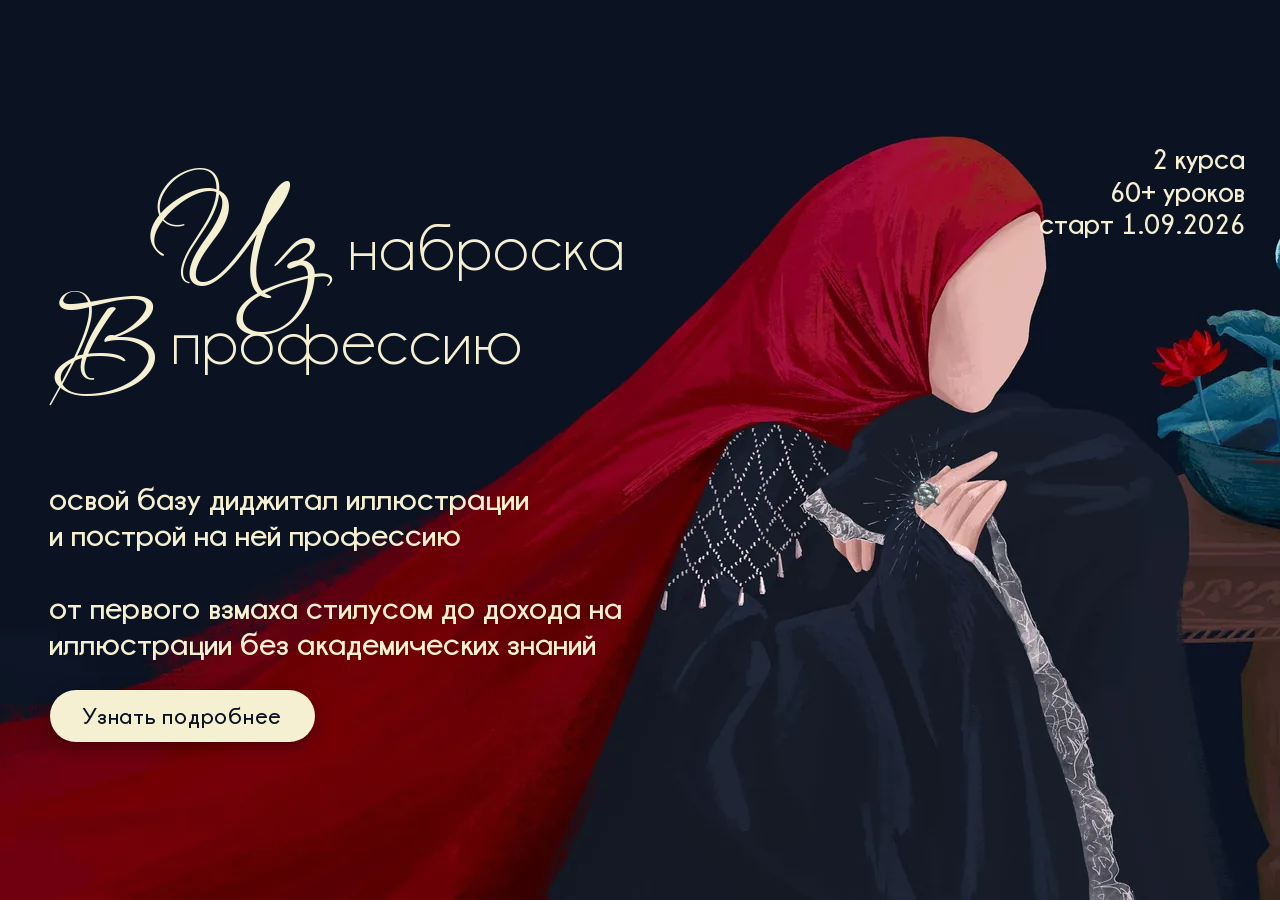
==== index.html @ cd081d0b "Картинки грузятся заранее; просмотр открывается по любой иллюстрации Прогрев: как только загрузился " ====
<!DOCTYPE html>
<html lang="ru">
<head>
<meta charset="utf-8">
<meta name="viewport" content="width=device-width, initial-scale=1">
<title>Из наброска в профессию — курс по диджитал-иллюстрации</title>
<meta name="description" content="Освой базу диджитал-иллюстрации и построй на ней профессию: от первого взмаха стилусом до дохода на иллюстрации без академических знаний.">

<!-- Иконка вкладки. .ico — ради Safari, он SVG-иконки не берёт. -->
<link rel="icon" href="favicon.ico" sizes="any">
<link rel="icon" type="image/png" sizes="32x32" href="favicon-32.png">
<link rel="icon" type="image/png" sizes="16x16" href="favicon-16.png">
<link rel="apple-touch-icon" href="apple-touch-icon.png">
<meta name="theme-color" content="#0b1222">

<link rel="preload" href="fonts/Aquarelle.ttf" as="font" type="font/ttf" crossorigin>
<link rel="preload" href="fonts/ChampagneLimousines-Regular.ttf" as="font" type="font/ttf" crossorigin>
<link rel="preload" href="fonts/ChampagneLimousines-Bold.ttf" as="font" type="font/ttf" crossorigin>
<link rel="stylesheet" href="css/style.css">
</head>
<body>

<!-- ======================= ПЕРВЫЙ БЛОК (обложка) =======================
     Весь текст ниже — обычный редактируемый текст, не картинка.
     Менять можно прямо здесь. Размеры и координаты — в css/style.css:
       «ПЕРВЫЙ ЭКРАН»   — координаты (числа = пиксели макета 2560×1440)
       «АНИМАЦИЯ»       — задержки и характер появления
       «ТЕЛЕФОН»        — вертикальная раскладка
================================================================= -->
<section class="hero">

  <picture class="hero__bg">
    <source srcset="img/hero-1600.webp 1600w, img/hero.webp 2560w"
            sizes="100vw" type="image/webp">
    <img src="img/hero.jpg"
         srcset="img/hero-1600.jpg 1600w, img/hero.jpg 2560w"
         sizes="100vw" alt="" fetchpriority="high" decoding="async">
  </picture>

  <div class="hero__layer">

    <h1 class="hero__title">
      <span class="t-line"><span class="t-script t-script--iz">Из</span><span class="t-word t-word--nabroska">наброска</span></span><span class="t-line"><span class="t-script t-script--v">В</span><span class="t-word t-word--prof">профессию</span></span>
    </h1>

    <p class="hero__lead">
      <span class="ln">освой базу диджитал иллюстрации</span>
      <span class="ln">и построй на ней профессию</span>
      <span class="ln ln--gap" aria-hidden="true"></span>
      <span class="ln">от первого взмаха стилусом до дохода на</span>
      <span class="ln">иллюстрации без академических знаний</span>
    </p>

    <!-- Текст кнопки и ссылку менять здесь -->
    <a class="hero__cta" href="#">Узнать подробнее</a>

    <p class="hero__facts">
      <span class="ln">2 курса</span>
      <span class="ln">60+ уроков</span>
      <span class="ln">старт 1.09.2026</span>
    </p>

  </div>
</section>

<noscript><style>
  .hero__title span, .hero__lead .ln, .hero__facts .ln, .hero__cta, .hero__bg
  { opacity: 1 !important; transform: none !important; filter: none !important;
    -webkit-clip-path: none !important; clip-path: none !important; }
</style></noscript>

<script>
/* Появление запускаем, когда шрифты уже подгрузились — иначе текст моргает.
   Страховка на 1.2 с: если шрифты не ответили, показываем всё равно. */
(function () {
  var hero = document.querySelector('.hero');
  var go = function () { hero.classList.add('is-ready'); };
  if (document.fonts && document.fonts.ready) { document.fonts.ready.then(go); setTimeout(go, 1200); }
  else { go(); }
})();
</script>

<!-- Стилус вместо курсора. На телефонах и планшетах не включается. -->
<script src="js/stylus-cursor.js" defer></script>


<script>
/* Прогрев картинок: как только загрузился первый экран, тихо тянем остальные,
   по порядку сверху вниз, по 4 одновременно — чтобы к моменту прокрутки они
   уже лежали в кэше. На экономии трафика и медленной сети не трогаем. */
(function () {
  var c = navigator.connection || {};
  if (c.saveData || /(^|-)2g$/.test(c.effectiveType || '')) return;

  function collect() {
    var urls = [], seen = {};
    [].slice.call(document.images).forEach(function (n) {
      [n.getAttribute('src'), n.dataset && n.dataset.full].forEach(function (u) {
        if (u && !seen[u]) { seen[u] = 1; urls.push(u); }
      });
    });
    return urls;
  }
  function warm(urls) {
    var i = 0, active = 0, MAX = 4;
    function next() {
      while (active < MAX && i < urls.length) {
        var u = urls[i++]; active++;
        var im = new Image();
        if ('fetchPriority' in im) im.fetchPriority = 'low';
        im.onload = im.onerror = function () { active--; next(); };
        im.src = u;
      }
    }
    next();
  }
  function start() {
    // ленивым картинкам разрешаем грузиться сразу — они уже в кэше или подтянутся
    [].slice.call(document.querySelectorAll('img[loading="lazy"]'))
      .forEach(function (n) { n.loading = 'eager'; });
    warm(collect());
  }
  if (document.readyState === 'complete') setTimeout(start, 200);
  else addEventListener('load', function () { setTimeout(start, 200); });
})();
</script>
</body>
</html>
---- css/style.css ----
/* ============================================================
   «Из наброска в профессию» — первый экран

   Как это устроено
   ----------------
   Экран всегда равен высоте устройства (100svh) — прокрутки внутри блока нет.
   Картинка заполняет экран целиком (cover).
   Текст лежит на «сцене» — это макет 2560×1440, вписанный в экран целиком.
   Все координаты текста заданы в пикселях макета через переменную --u,
   поэтому числа в этом файле — ровно те же, что в исходном макете.
   На экране 16:9 совпадение с макетом пиксельное.

   На вертикальном экране (телефон) включается другая раскладка —
   блок «ТЕЛЕФОН» в самом низу файла.
   ============================================================ */

/* ---------- Шрифты ---------- */
@font-face {
  font-family: "Aquarelle";
  src: url("../fonts/Aquarelle.ttf") format("truetype");
  font-weight: 400; font-style: normal; font-display: block;
}
@font-face {
  font-family: "Champagne & Limousines";
  src: url("../fonts/ChampagneLimousines-Regular.ttf") format("truetype");
  font-weight: 400; font-style: normal; font-display: block;
}
@font-face {
  font-family: "Champagne & Limousines";
  src: url("../fonts/ChampagneLimousines-Bold.ttf") format("truetype");
  font-weight: 700; font-style: normal; font-display: block;
}

/* ---------- Переменные ---------- */
:root {
  --navy:  #0b1222;   /* фон макета */
  --cream: #f5f0d2;   /* цвет всего текста на обложке */
  --wine:  #6c0006;   /* глубокий красный из иллюстрации */

  --ease: cubic-bezier(.22, .9, .28, 1);
}

/* ---------- База ---------- */
* { margin: 0; padding: 0; box-sizing: border-box; }
html { -webkit-text-size-adjust: 100%; }

body {
  background: var(--navy);
  color: var(--cream);
  font-family: "Champagne & Limousines", system-ui, sans-serif;
  -webkit-font-smoothing: antialiased;
  -moz-osx-font-smoothing: grayscale;
  overflow-x: hidden;
}

/* ============================================================
   ПЕРВЫЙ ЭКРАН
   ============================================================ */
.hero {
  position: relative;
  width: 100%;
  height: 100vh;
  height: 100svh;          /* устойчиво к панелям браузера на телефоне */
  overflow: hidden;
  background: var(--navy);
  container-type: size;    /* от размера экрана считается масштаб макета --u */
}

/* картинка кроет экран целиком */
.hero__bg,
.hero__bg img {
  position: absolute;
  inset: 0;
  width: 100%;
  height: 100%;
  display: block;
  object-fit: cover;
  object-position: 50% 50%;
}

/* сцена = макет 2560×1440, целиком вписанный в экран и отцентрованный */
.hero__layer {
  position: absolute;
  top: 50%;
  left: 50%;
  --u: min(calc(100cqw / 2560), calc(100cqh / 1440));
  width:  calc(2560 * var(--u));
  height: calc(1440 * var(--u));
  transform: translate(-50%, -50%);
}

/* --- общий вид текстовых слоёв --- */
.hero__title,
.hero__lead,
.hero__facts {
  position: absolute;
  color: var(--cream);
  font-weight: 400;
  white-space: nowrap;
}

/* Поля по краям выровнены между собой: весь левый столбец сдвинут
   на 129 px левее макета, цифры справа — на 20 px правее.
   Внутренняя композиция заголовка при этом сохранена целиком. */

/* ---------- Заголовок ----------
   Собран из 4 слоёв: две рукописные буквы (Aquarelle)
   и два слова (Champagne & Limousines). Каждый — со своей координатой. */
.hero__title { inset: 0; }
.hero__title .t-line { display: contents; }

.hero__title .t-script,
.hero__title .t-word {
  position: absolute;
  display: block;
  white-space: nowrap;
}

.t-script {                       /* рукописные «Из» и «В» */
  font-family: "Aquarelle", cursive;
  font-size: calc(235 * var(--u));
  line-height: 1;
  /* 🔴 НЕ УБИРАТЬ. У Aquarelle верхушка «И» и росчерк «В» выходят за высоту,
     которую шрифт объявляет своей. Браузер считает рамку буквы по этой
     объявленной высоте и, как только буква попадает в отдельный слой
     (любой filter, will-change, анимация), срезает всё, что вылезло, —
     те самые «три пикселя сверху». Запас в 0.4em кладёт росчерки внутрь
     рамки, а отрицательный margin возвращает букву на прежнее место,
     поэтому координаты выше править не нужно. */
  padding: .4em;
  margin: -.4em;
}
.t-word {                         /* «наброска» и «профессию» */
  font-family: "Champagne & Limousines", sans-serif;
  font-size: calc(134 * var(--u));
  letter-spacing: calc(2 * var(--u));
  line-height: 1;
}

.t-script--iz     { left: calc(300 * var(--u)); top: calc(179.5 * var(--u)); }
.t-word--nabroska { left: calc(695 * var(--u)); top: calc(248   * var(--u)); }
.t-script--v      { left: calc(104 * var(--u)); top: calc(397.5 * var(--u)); }
.t-word--prof     { left: calc(342 * var(--u)); top: calc(435   * var(--u)); }

/* ---------- Описание слева ---------- */
.hero__lead {
  left: calc(98 * var(--u));
  top:  calc(782.25 * var(--u));
  font-size: calc(63 * var(--u));
  line-height: calc(72.5 * var(--u));
  font-weight: 700;
}
.hero__lead .ln { display: block; }
.hero__lead .ln--gap { height: calc(72.5 * var(--u)); }

/* ---------- Цифры справа сверху ---------- */
.hero__facts {
  right: calc(12 * var(--u));
  top:   calc(106.75 * var(--u));
  font-size: calc(56 * var(--u));
  line-height: calc(64.5 * var(--u));
  font-weight: 700;
  text-align: right;
}
.hero__facts .ln { display: block; }

/* ---------- Кнопка ---------- */
.hero__cta {
  position: absolute;
  left: calc(100 * var(--u));
  top:  calc(1200 * var(--u));
  display: inline-flex;
  align-items: center;
  justify-content: center;
  padding: calc(30 * var(--u)) calc(66 * var(--u));
  font-family: "Champagne & Limousines", sans-serif;
  font-size: calc(44 * var(--u));
  font-weight: 700;
  line-height: 1;
  letter-spacing: calc(1.5 * var(--u));
  white-space: nowrap;
  color: var(--navy);
  background: var(--cream);
  border-radius: 999px;
  text-decoration: none;
  box-shadow: 0 calc(10 * var(--u)) calc(34 * var(--u)) rgba(0, 0, 0, .34);
  transition: transform .45s var(--ease), box-shadow .45s var(--ease),
              background-color .45s var(--ease), color .45s var(--ease);
}
.hero__cta:hover,
.hero__cta:focus-visible {
  background: #fffdf2;
  transform: translateY(calc(-4 * var(--u)));
  box-shadow: 0 calc(18 * var(--u)) calc(46 * var(--u)) rgba(0, 0, 0, .45);
}
.hero__cta:active { transform: translateY(0); }
.hero__cta:focus-visible { outline: calc(3 * var(--u)) solid var(--cream); outline-offset: calc(6 * var(--u)); }

/* ============================================================
   АНИМАЦИЯ ПОЯВЛЕНИЯ
   Задержки собраны здесь — правятся одним числом на элемент.
   Появление стартует, когда подгрузились шрифты (класс .is-ready).
   ============================================================ */

/* стартовое состояние */
.hero__bg            { opacity: 0; transform: scale(1.055); }
.hero__title .t-script,
.hero__title .t-word,
.hero__lead .ln,
.hero__facts .ln,
.hero__cta           { opacity: 0; }

/* 🔴 .t-script здесь НЕТ намеренно: will-change выносит букву в отдельный слой,
   а слой режет росчерки по объявленной высоте шрифта. */
.t-word, .hero__lead .ln, .hero__facts .ln, .hero__cta { will-change: transform, opacity; }

/* 🔴 Рукописные буквы проявляются ЦЕЛИКОМ — никаких развёрток и масок.
   Пробовали «письмо» слева направо: буква в середине показа неизбежно
   выглядит обрезанной, а маска вдобавок срезала росчерки за пределами строки.
   Здесь буква просто выходит из расфокуса — в любой момент она целая. */

.hero.is-ready .hero__bg { animation: bgIn 1.7s var(--ease) forwards; }
.hero.is-ready .t-script { animation: letterIn 1.35s var(--ease) forwards; animation-delay: var(--d, 0s); }
.hero.is-ready .t-word,
.hero.is-ready .hero__lead .ln,
.hero.is-ready .hero__facts .ln,
.hero.is-ready .hero__cta { animation: riseIn 1.05s var(--ease) forwards; animation-delay: var(--d, 0s); }

@keyframes bgIn   { to { opacity: 1; transform: scale(1); } }
/* 🔴 Без filter и без scale — только прозрачность и лёгкий подъём.
   Любой filter создаёт слой, а слой срезает росчерки (см. .t-script). */
@keyframes letterIn {
  from { opacity: 0; transform: translateY(.09em); }
  to   { opacity: 1; transform: none; }
}
@keyframes riseIn {
  from { opacity: 0; transform: translateY(var(--rise, 1.1em)); filter: blur(6px); }
  to   { opacity: 1; transform: translateY(0);                  filter: blur(0); }
}

/* очерёдность появления */
.t-script--iz     { --d: .20s; }
.t-word--nabroska { --d: .50s; --rise: .38em; }
.t-script--v      { --d: .68s; }
.t-word--prof     { --d: .92s; --rise: .38em; }

.hero__facts .ln:nth-child(1) { --d: 1.05s; --rise: .8em; }
.hero__facts .ln:nth-child(2) { --d: 1.14s; --rise: .8em; }
.hero__facts .ln:nth-child(3) { --d: 1.23s; --rise: .8em; }

.hero__lead .ln:nth-child(1) { --d: 1.20s; }
.hero__lead .ln:nth-child(2) { --d: 1.31s; }
.hero__lead .ln:nth-child(4) { --d: 1.46s; }
.hero__lead .ln:nth-child(5) { --d: 1.57s; }

.hero__cta { --d: 1.80s; --rise: .9em; }

/* ============================================================
   ТЕЛЕФОН И ЛЮБОЙ ВЕРТИКАЛЬНЫЙ ЭКРАН
   Экран по-прежнему ровно в высоту устройства, прокрутки нет:
   текст сверху занимает столько, сколько нужно, картинка забирает остаток.
   ============================================================ */
@media (orientation: portrait) {

  .hero {
    display: flex;
    flex-direction: column;
    container-type: normal;
  }

  /* картинка — нижняя часть экрана */
  .hero__bg {
    position: relative;
    inset: auto;
    order: 2;
    flex: 1 1 auto;
    min-height: 0;
    overflow: hidden;
  }
  /* приближаем кадр к фигуре: у вертикального экрана иначе сверху
     остаётся пустое небо, а героиня уезжает вниз.
     Картинка выше своего окна и прижата к низу — верх обрезается. */
  .hero__bg img {
    inset: auto 0 0 0;
    height: 112%;
    object-position: 92% 100%;
  }

  /* текст — верхняя часть */
  .hero__layer {
    position: relative;
    top: auto; left: auto;
    transform: none;
    width: 100%;
    height: auto;
    order: 1;
    flex: 0 0 auto;
    display: flex;
    flex-direction: column;
    align-items: flex-start;
    gap: clamp(14px, 3.4vw, 26px);
    padding: clamp(26px, 8vw, 54px) clamp(22px, 6.5vw, 46px) clamp(10px, 3vw, 22px);
    z-index: 2;
  }

  .hero__title,
  .hero__lead,
  .hero__facts,
  .hero__cta {
    position: static;
    white-space: normal;
    left: auto; top: auto; right: auto;
    text-align: left;
  }

  /* цифры — одной строкой сверху */
  .hero__facts {
    order: 1;
    display: flex;
    flex-wrap: wrap;
    font-size: clamp(12px, 3.4vw, 19px);
    line-height: 1.2;
    letter-spacing: .02em;
    opacity: .9;
  }
  .hero__facts .ln { display: inline; }
  .hero__facts .ln + .ln::before { content: "·"; margin: 0 .55em; opacity: .55; }

  /* заголовок — две строки, рукописная буква перед словом.
     Отступ сверху опускает весь текст с кнопкой ниже, а строку
     «2 курса · 60+ уроков · старт» оставляет на месте. */
  .hero__title {
    order: 2;
    margin-top: clamp(22px, 6vw, 48px);
    inset: auto;
    display: flex;
    flex-direction: column;
    gap: clamp(2px, .6vw, 8px);
  }
  .hero__title .t-line {
    display: flex;
    align-items: baseline;
    gap: clamp(3px, 1.1vw, 9px);
  }
  .hero__title .t-script,
.hero__title .t-word {
    position: static;
    display: inline-block;
    left: auto; top: auto;
  }
  .t-script { font-size: clamp(50px, 15vw, 104px); line-height: .9; }
  .t-word   { font-size: clamp(28px, 8.4vw, 58px); letter-spacing: .012em; line-height: 1; }

  /* описание */
  .hero__lead {
    order: 3;
    font-size: clamp(14px, 4.05vw, 27px);
    line-height: 1.34;
  }
  .hero__lead .ln--gap { height: .5em; }

  /* кнопка */
  .hero__cta {
    order: 4;
    padding: clamp(13px, 3.7vw, 22px) clamp(28px, 8vw, 48px);
    font-size: clamp(14px, 4vw, 24px);
    letter-spacing: .03em;
    box-shadow: 0 10px 26px rgba(0, 0, 0, .38);
  }
  .hero__cta:hover,
  .hero__cta:focus-visible { transform: translateY(-3px); box-shadow: 0 16px 34px rgba(0, 0, 0, .46); }
}

/* Планшет в вертикали: экран высокий, текста столько же — между кнопкой
   и иллюстрацией копилась пустота. Отдаём картинке фиксированную долю,
   текст центрируем в оставшейся части. Телефона это не касается. */
@media (orientation: portrait) and (min-width: 700px) {
  .hero__bg   { flex: 0 0 58%; }
  .hero__layer { flex: 1 1 auto; justify-content: center; }
}

/* Планшет горизонтально: экран меньше десктопного, и цифры справа
   при том же поле наезжали на самый край. Отодвигаем их только здесь —
   компьютерная версия остаётся как есть. */
@media (orientation: landscape) and (max-width: 1400px),
       (orientation: landscape) and (pointer: coarse) {
  .hero__facts { right: calc(70 * var(--u)); }
}

/* очень низкий экран в альбомной ориентации — ужимаем поля кнопки,
   чтобы она не наезжала на нижний край сцены */
@media (orientation: landscape) and (max-height: 420px) {
  .hero__cta { padding: calc(26 * var(--u)) calc(58 * var(--u)); }
}

/* ============================================================
   Если человек отключил анимации в системе — показываем сразу
   ============================================================ */
@media (prefers-reduced-motion: reduce) {
  .hero__bg { opacity: 1; transform: none; animation: none !important; }
  .hero__title .t-script,
  .hero__title .t-word,
  .hero__lead .ln,
  .hero__facts .ln,
  .hero__cta { opacity: 1; animation: none !important; }
  .t-script { transform: none; filter: none; }
  .hero__cta { transition: background-color .2s linear; }
}
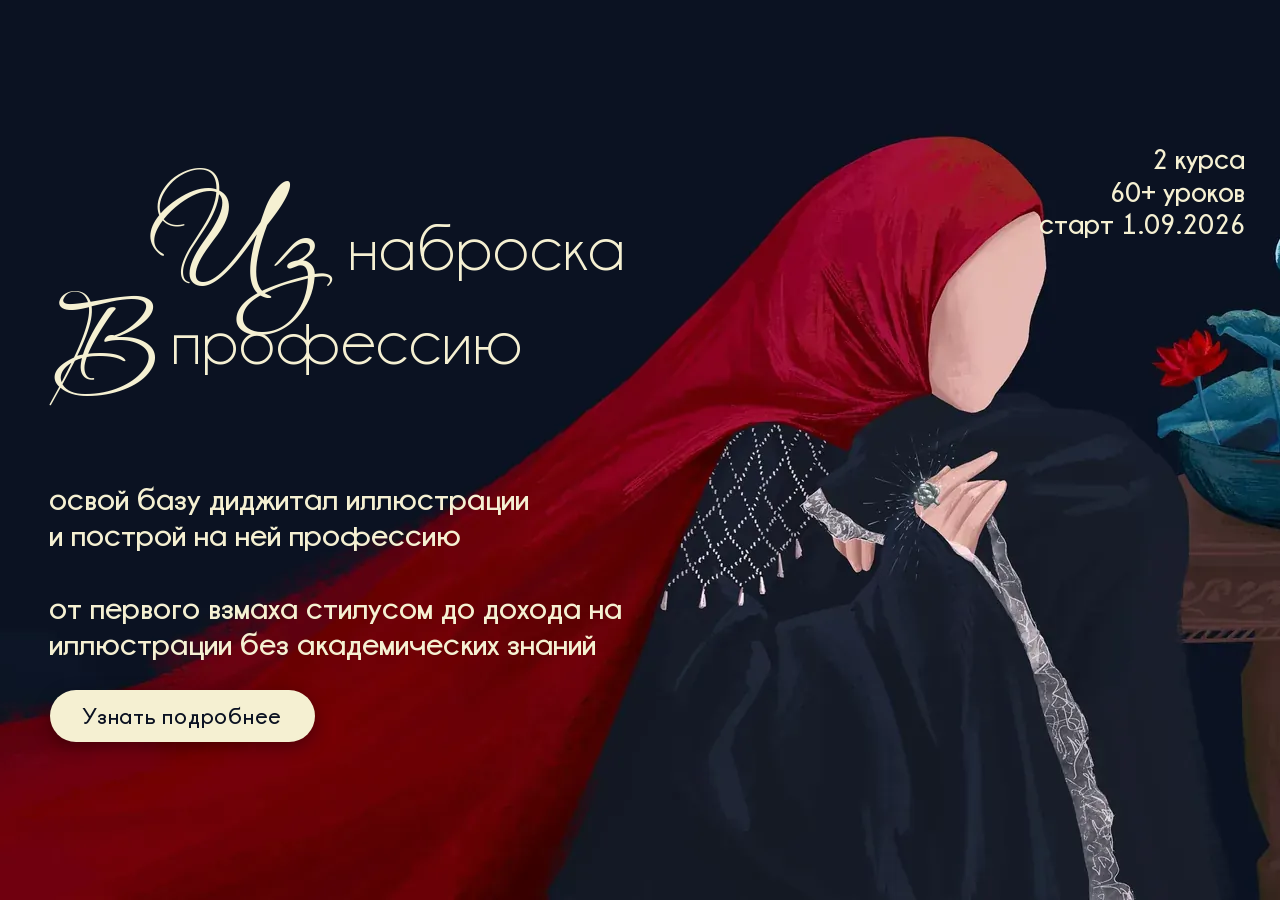
==== commit 155740b7: "Иллюстрации сжаты без потери качества - Все картинки пережаты из ИСХОДНИКОВ (PNG-оригиналы и файлы и" ====
--- a/index.html
+++ b/index.html
@@ -93,13 +93,18 @@
   if (c.saveData || /(^|-)2g$/.test(c.effectiveType || '')) return;
 
   function collect() {
-    var urls = [], seen = {};
+    /* сначала то, что видно на странице, потом крупные версии для просмотра —
+       так первый проход лёгкий, а к клику по картинке она уже готова */
+    var shown = [], full = [], seen = {};
     [].slice.call(document.images).forEach(function (n) {
-      [n.getAttribute('src'), n.dataset && n.dataset.full].forEach(function (u) {
-        if (u && !seen[u]) { seen[u] = 1; urls.push(u); }
-      });
+      var u = n.getAttribute('src');
+      if (u && !seen[u]) { seen[u] = 1; shown.push(u); }
     });
-    return urls;
+    [].slice.call(document.querySelectorAll('[data-full],[data-src]')).forEach(function (n) {
+      var u = n.dataset.full || n.dataset.src;
+      if (u && !seen[u]) { seen[u] = 1; full.push(u); }
+    });
+    return shown.concat(full);
   }
   function warm(urls) {
     var i = 0, active = 0, MAX = 4;
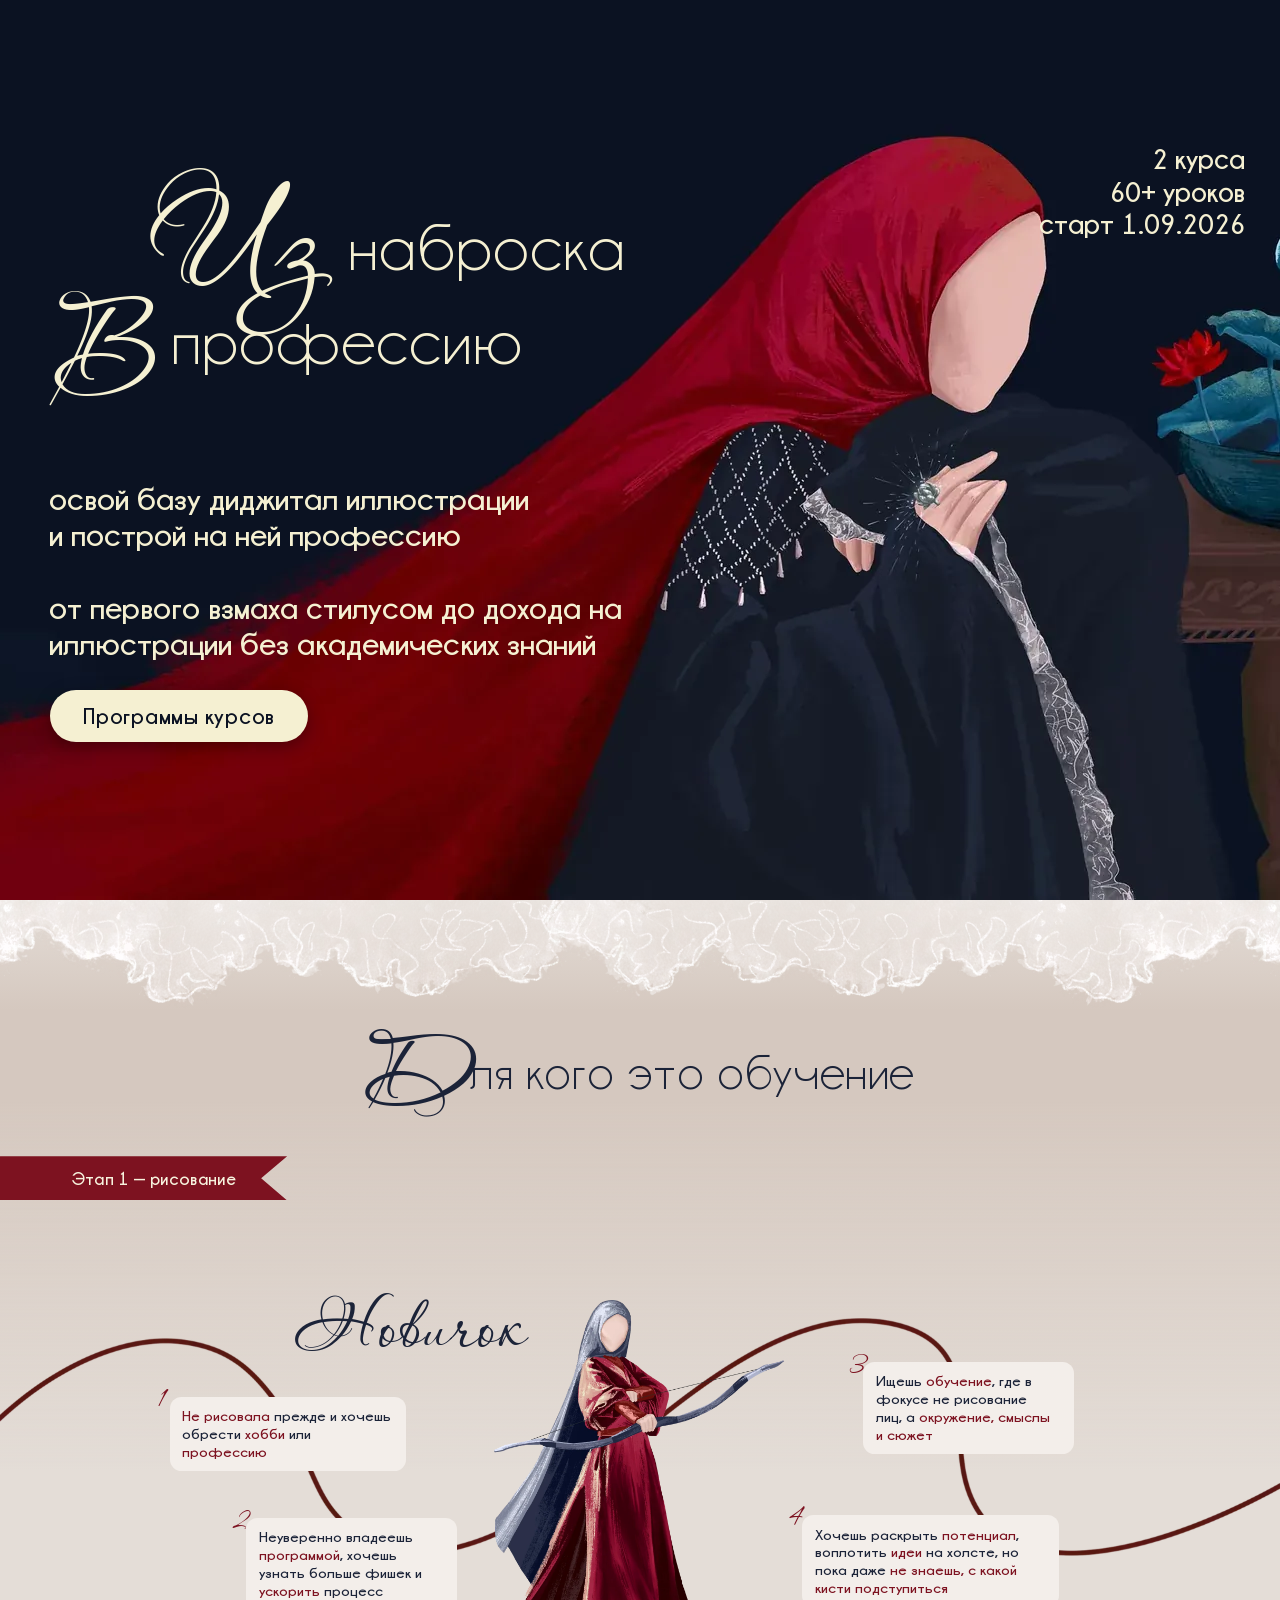
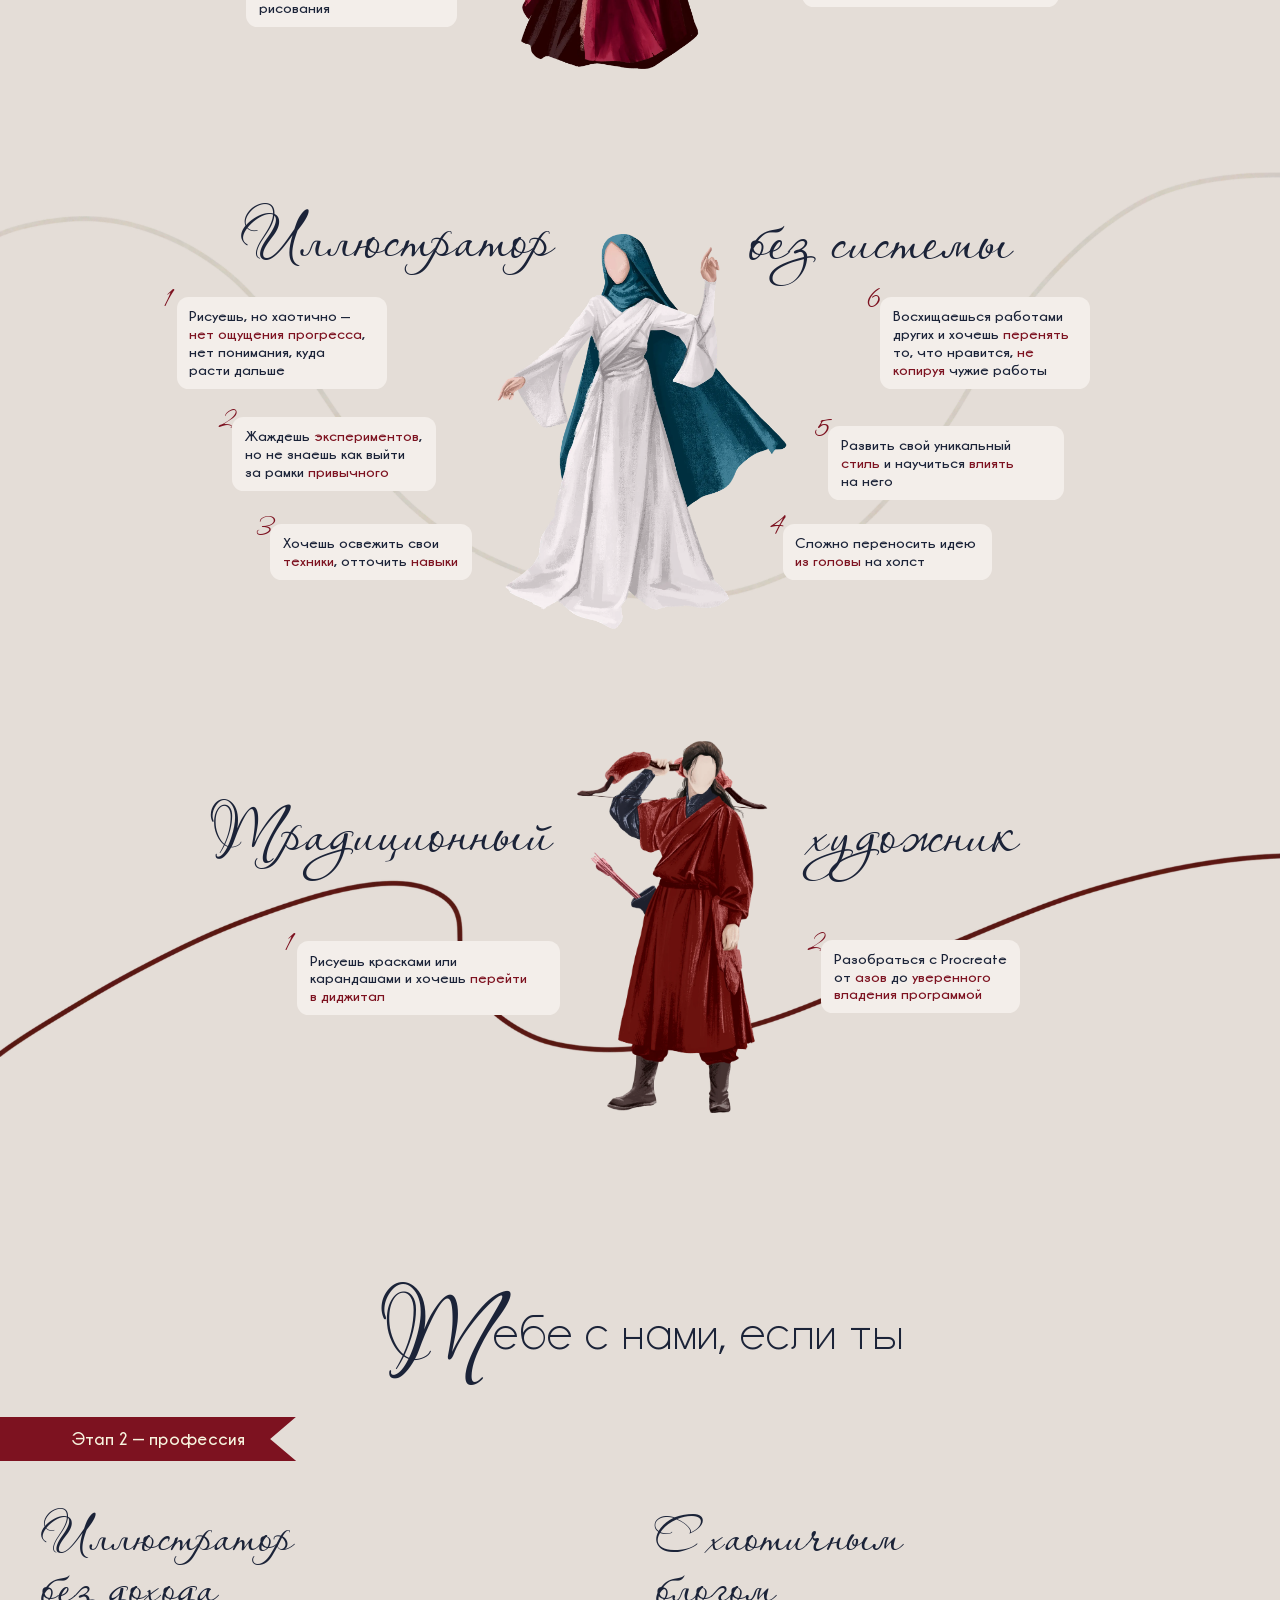
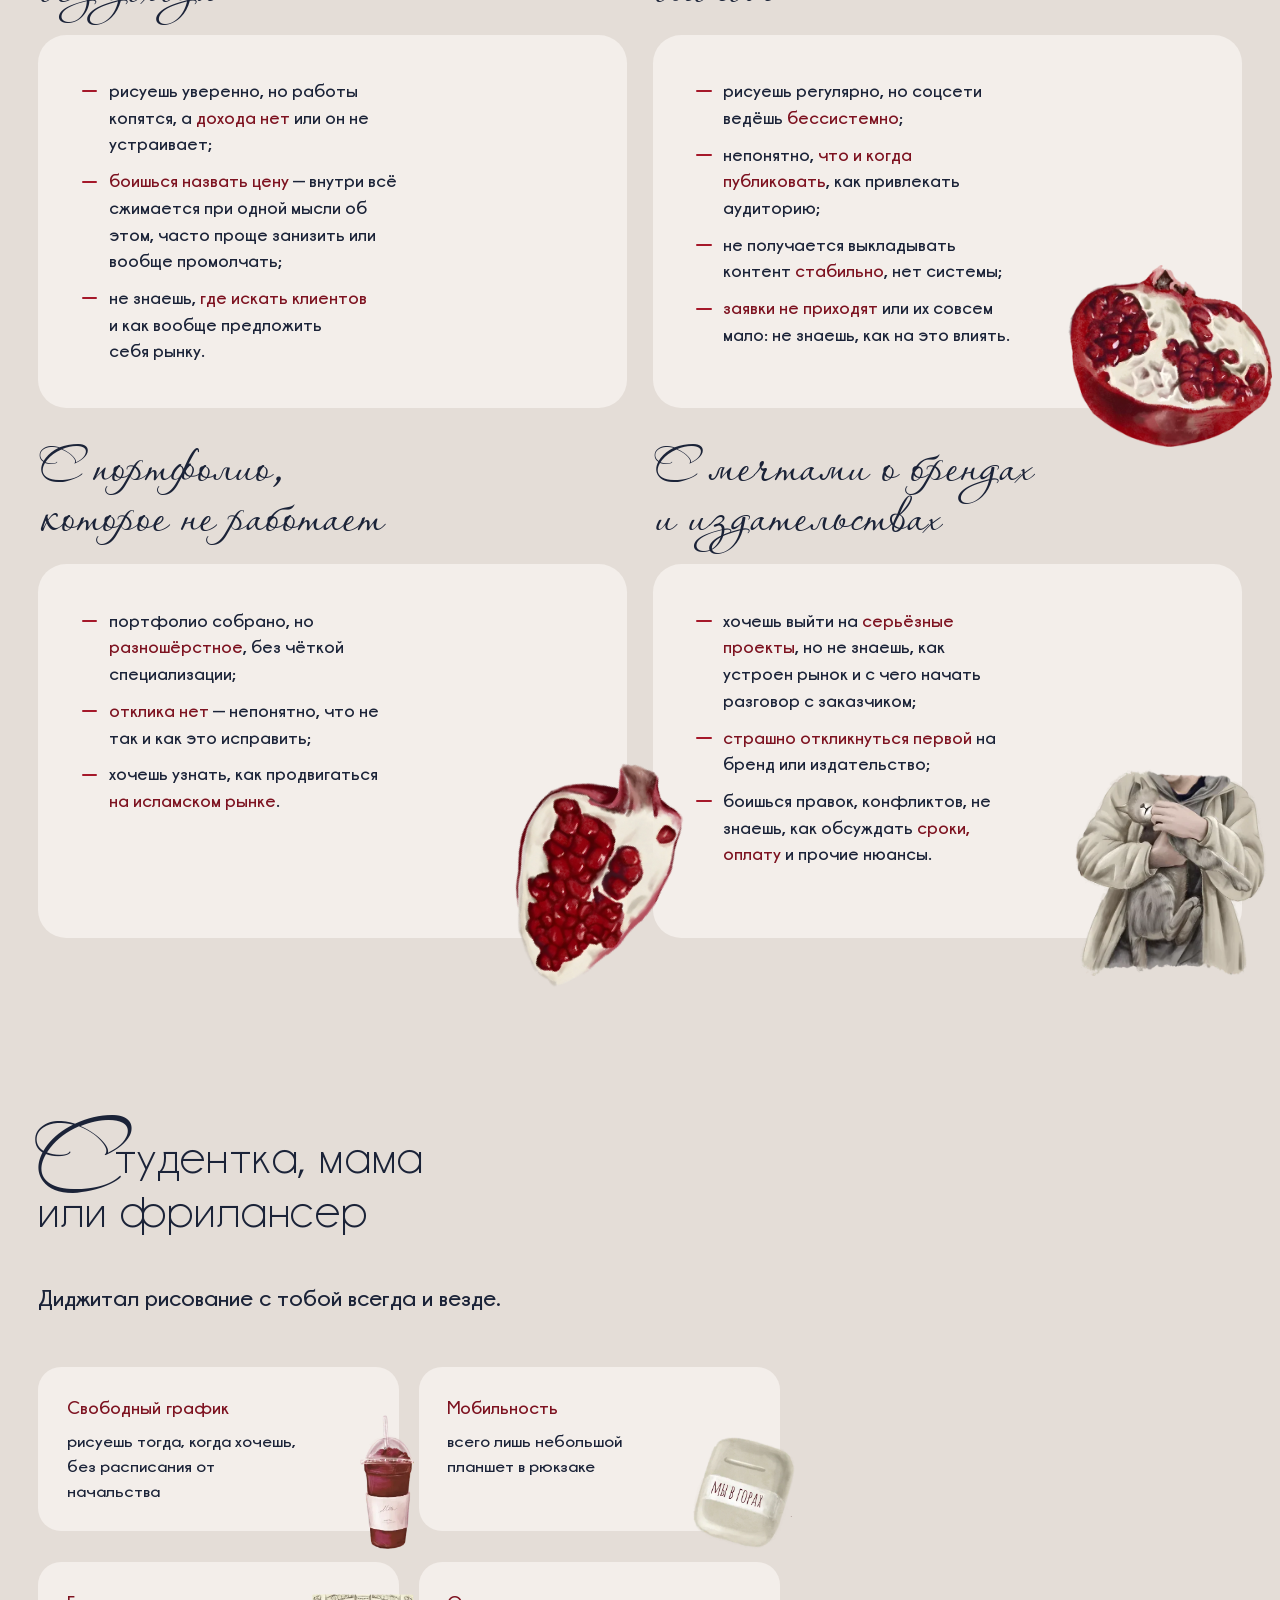
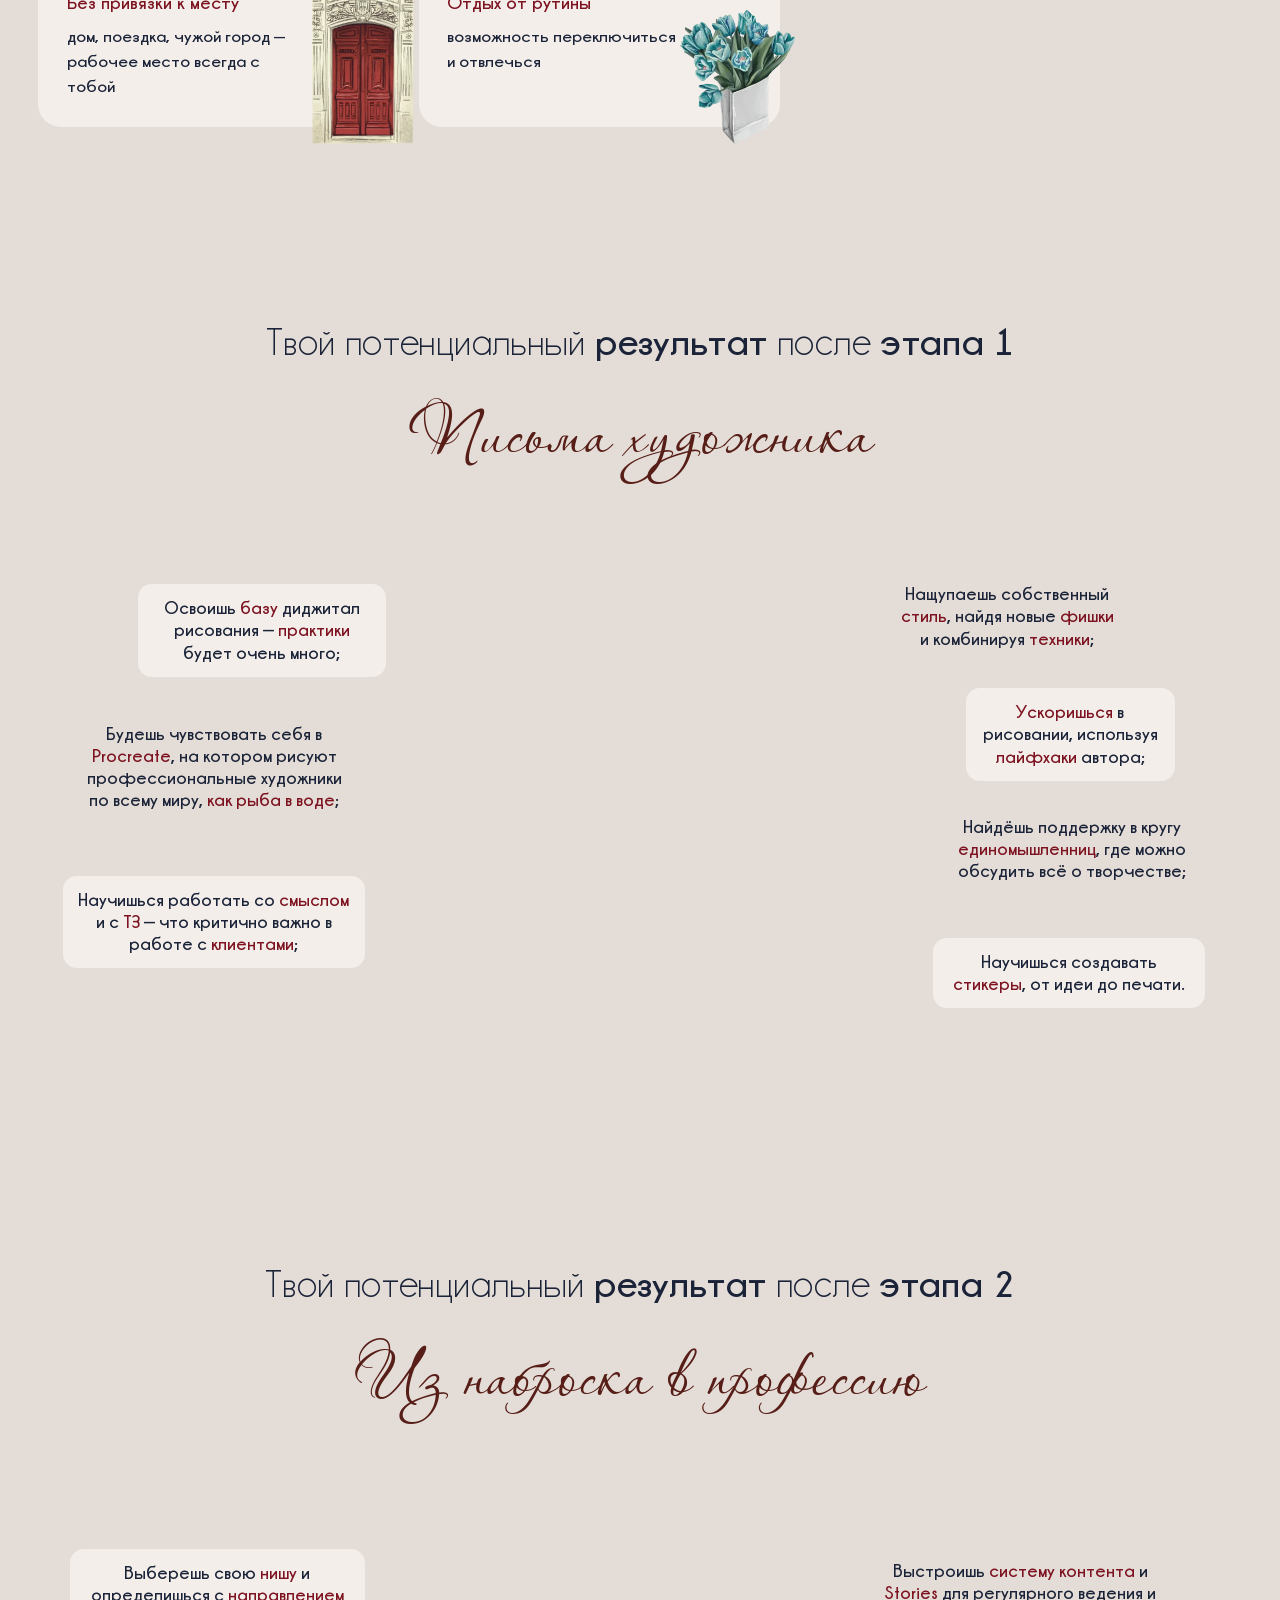
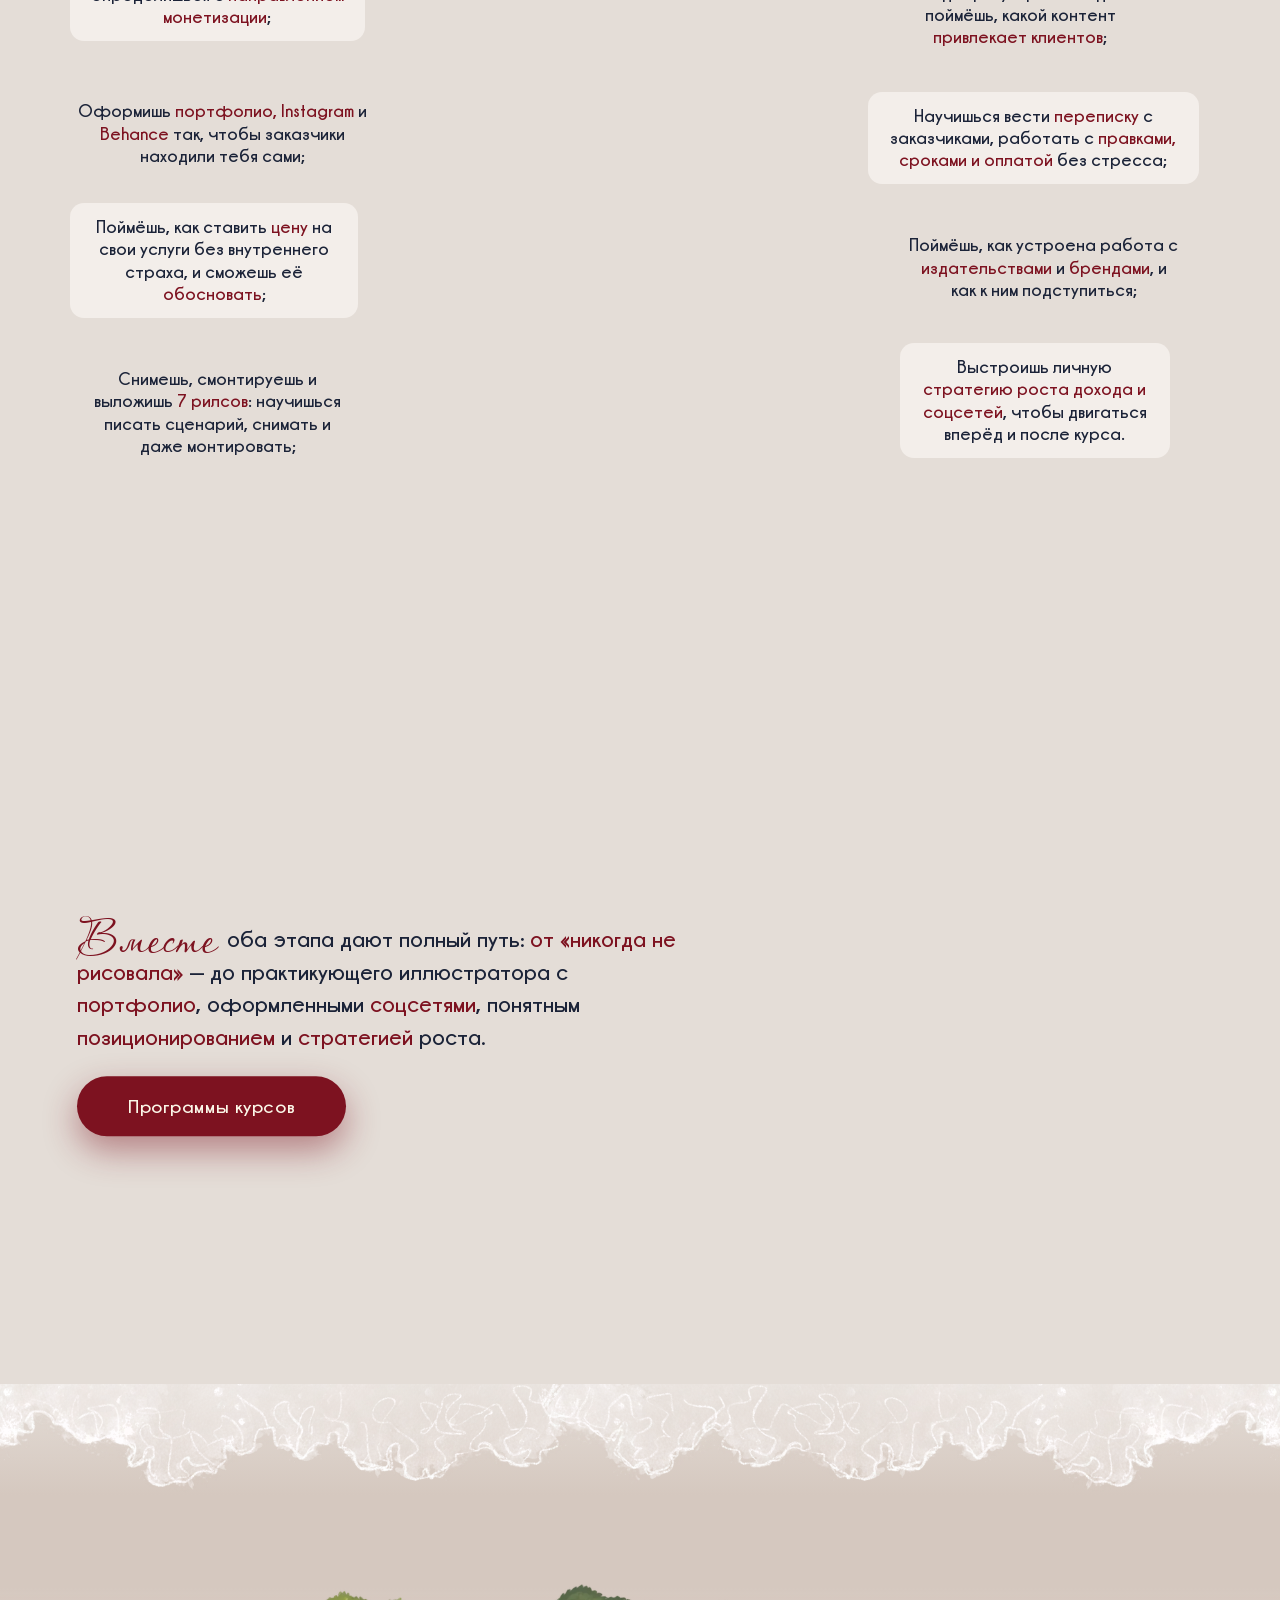
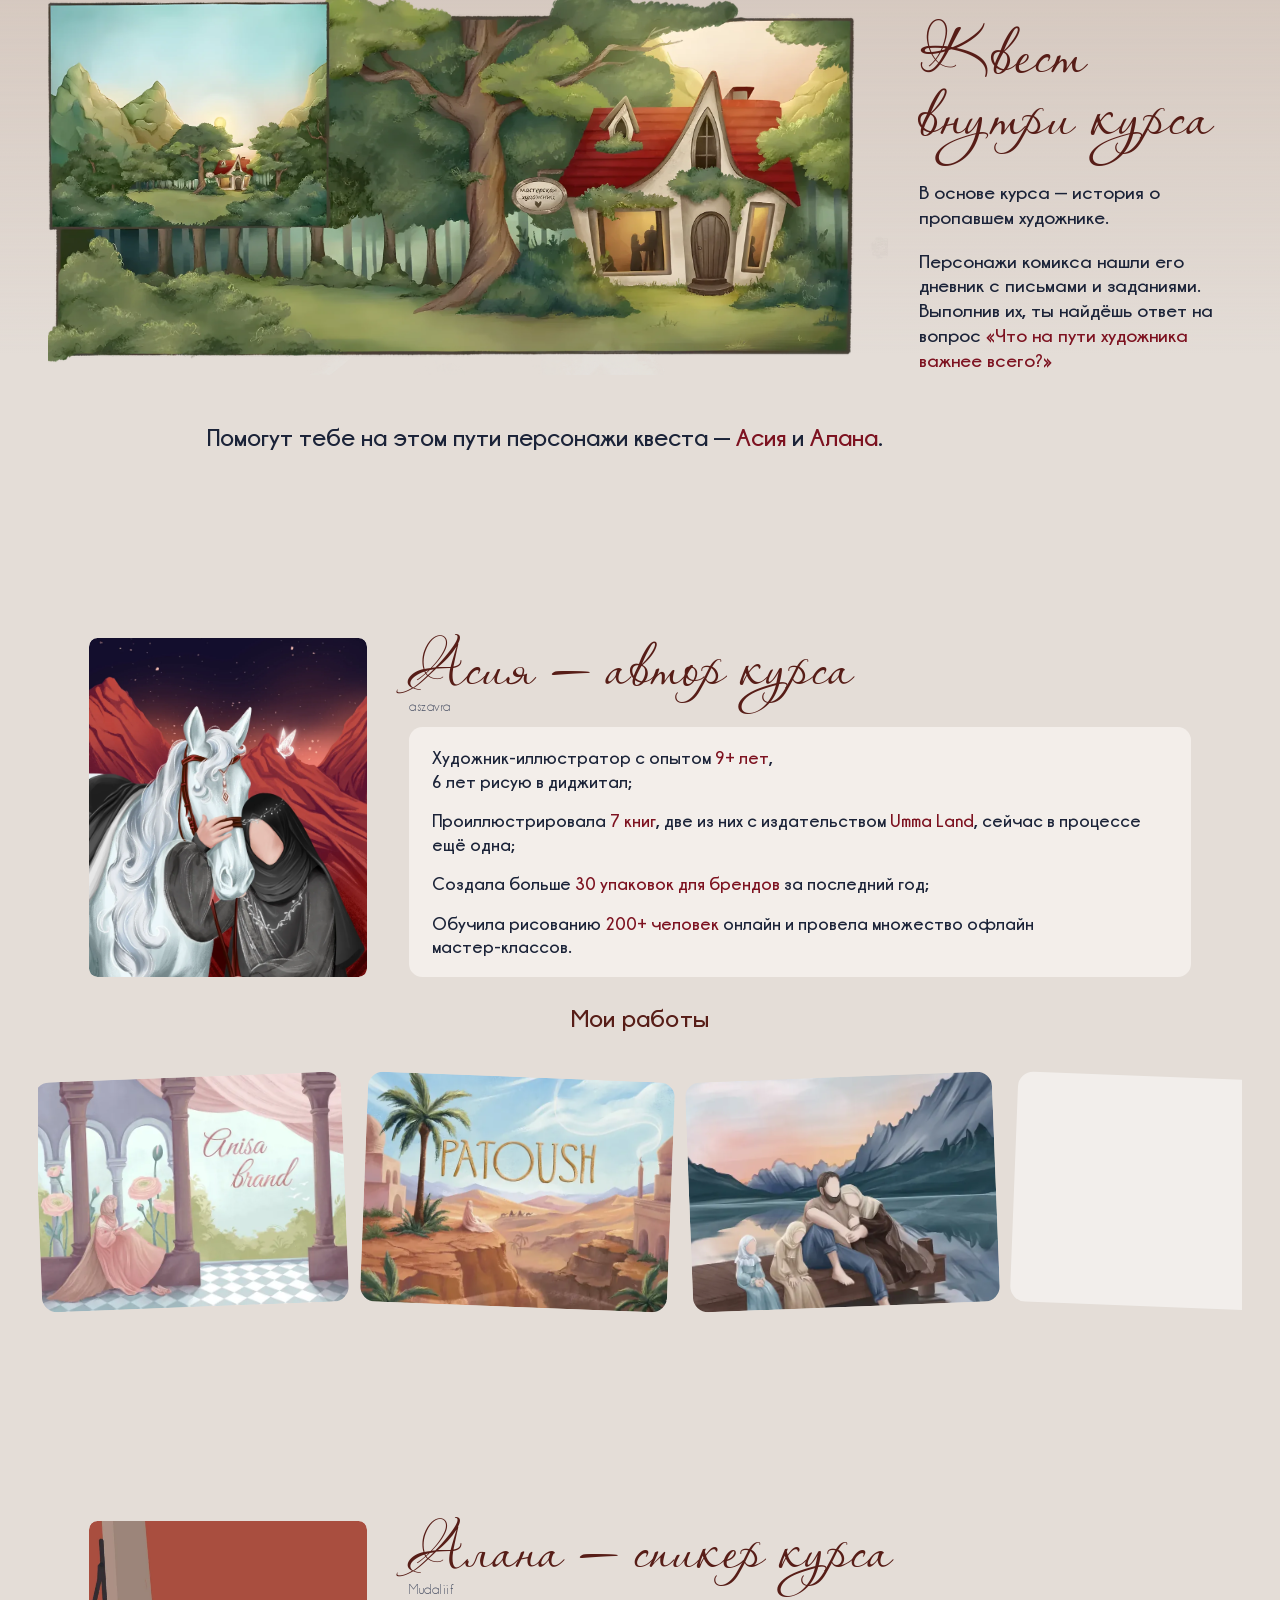
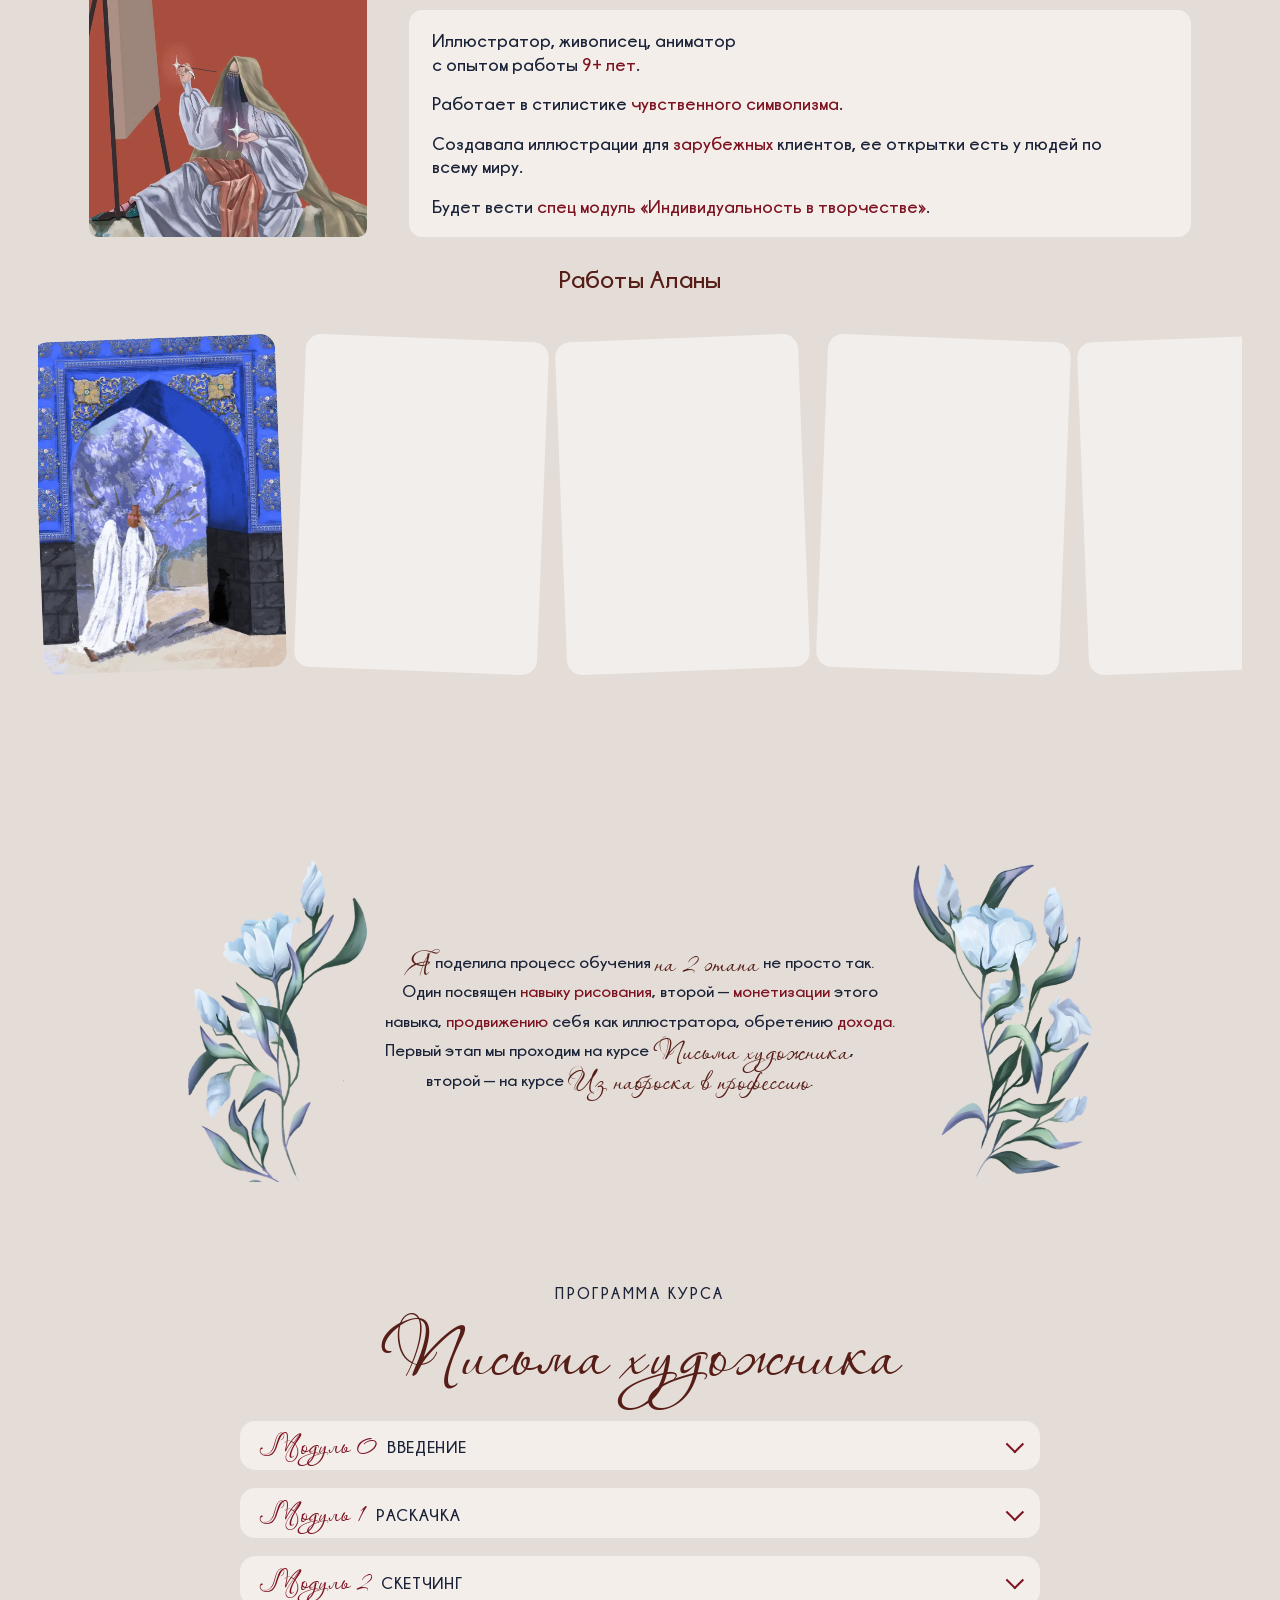
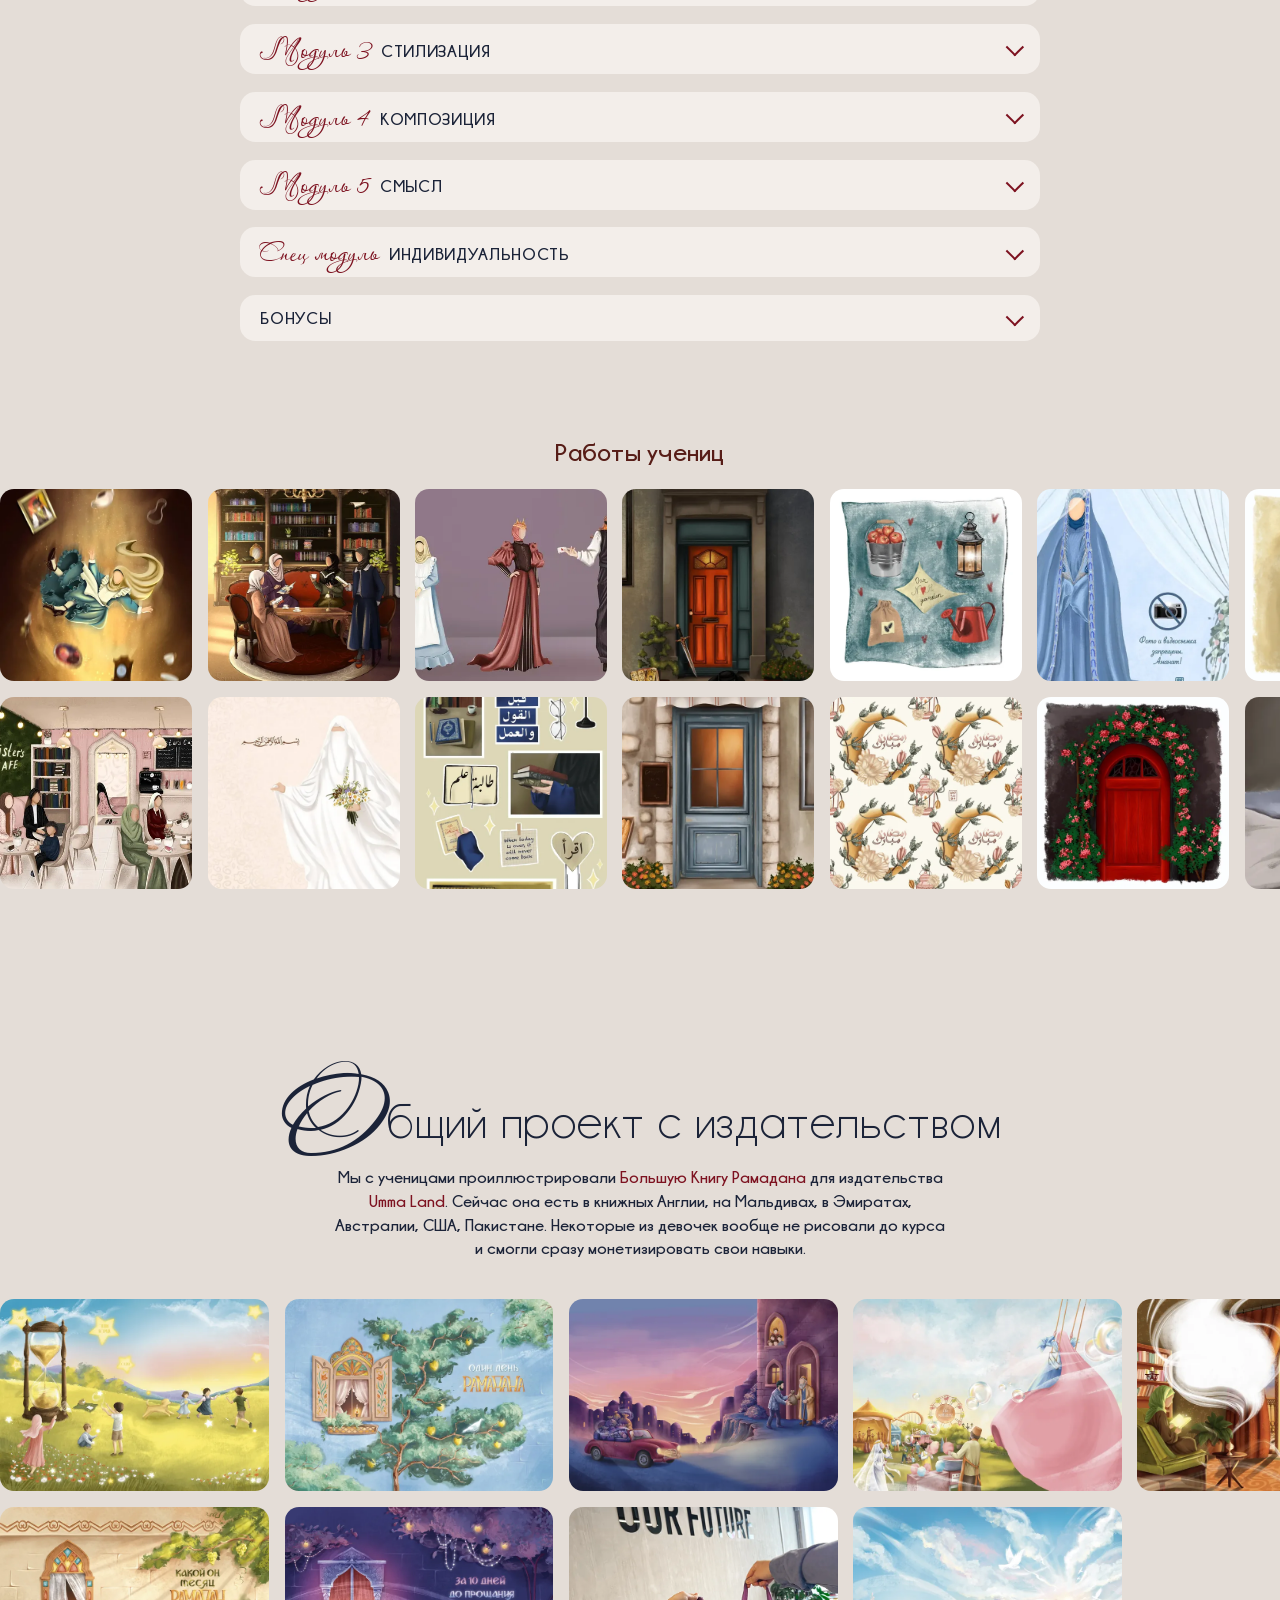
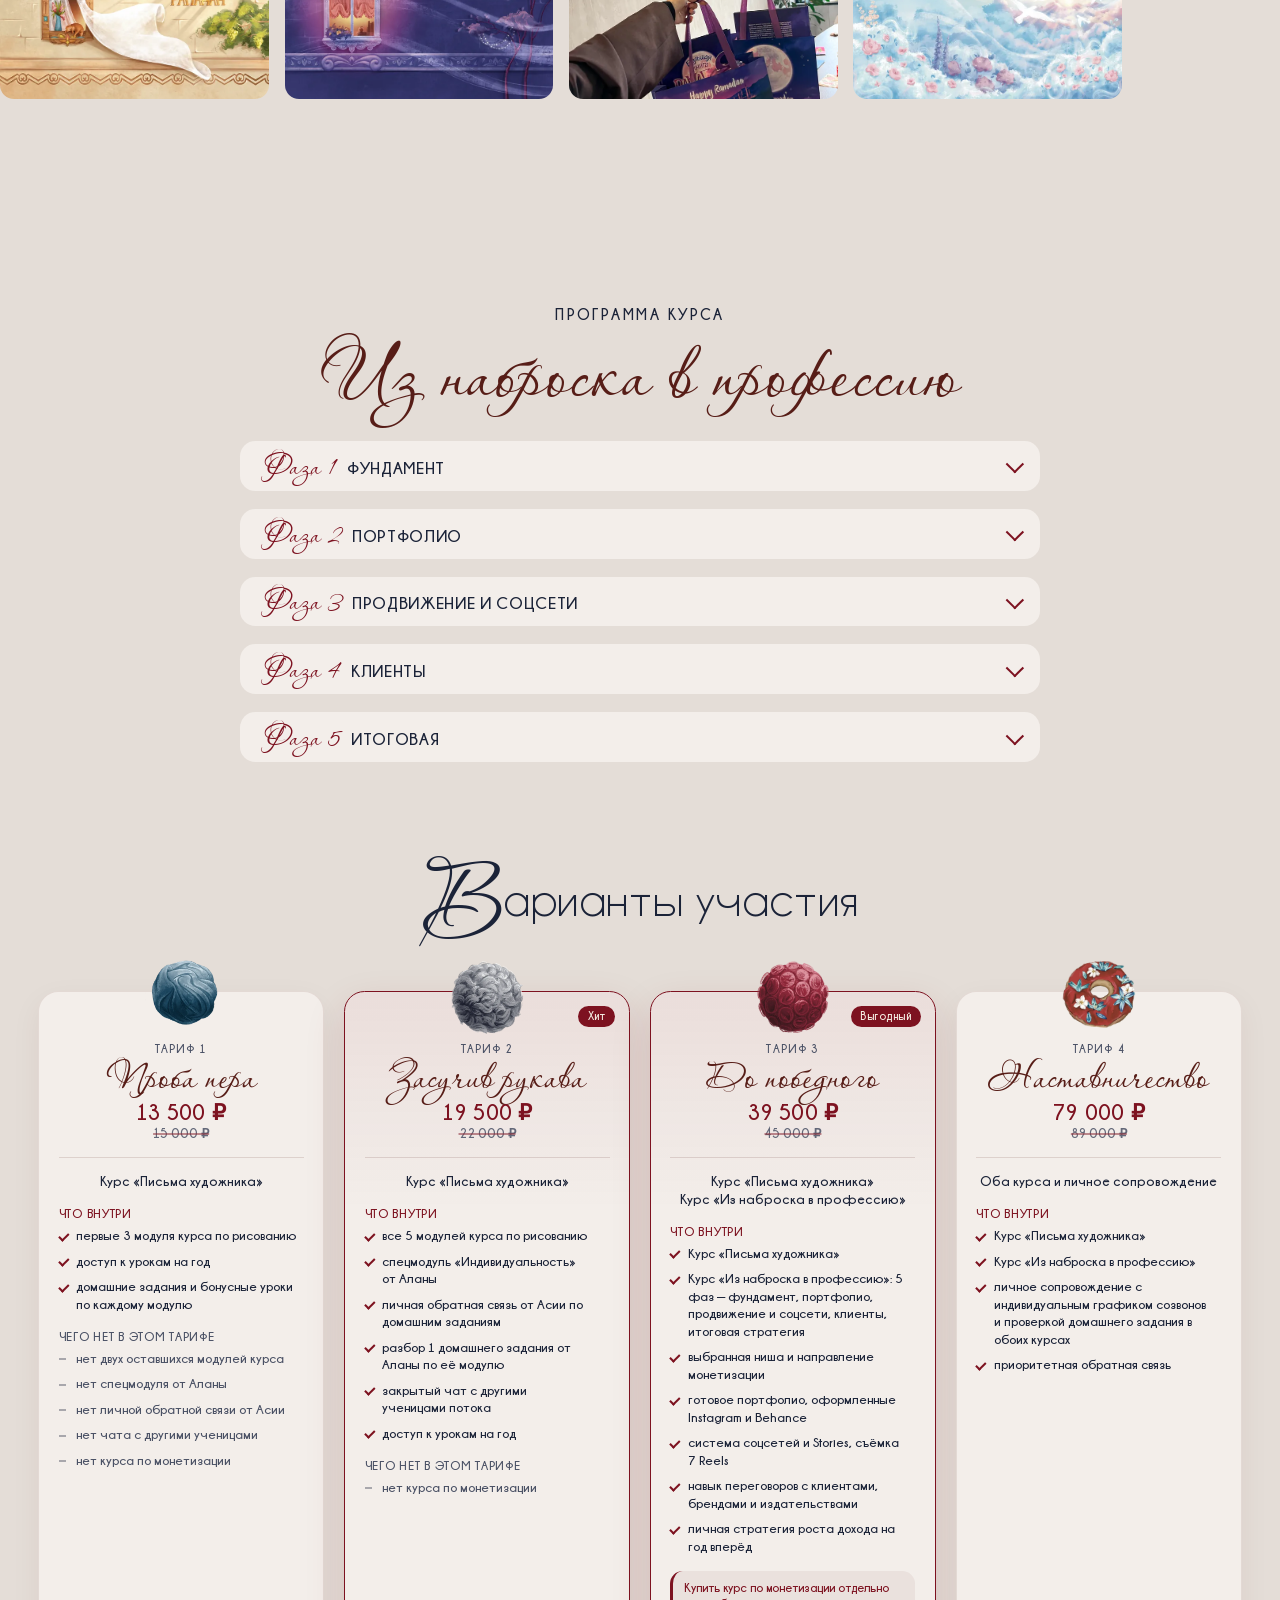
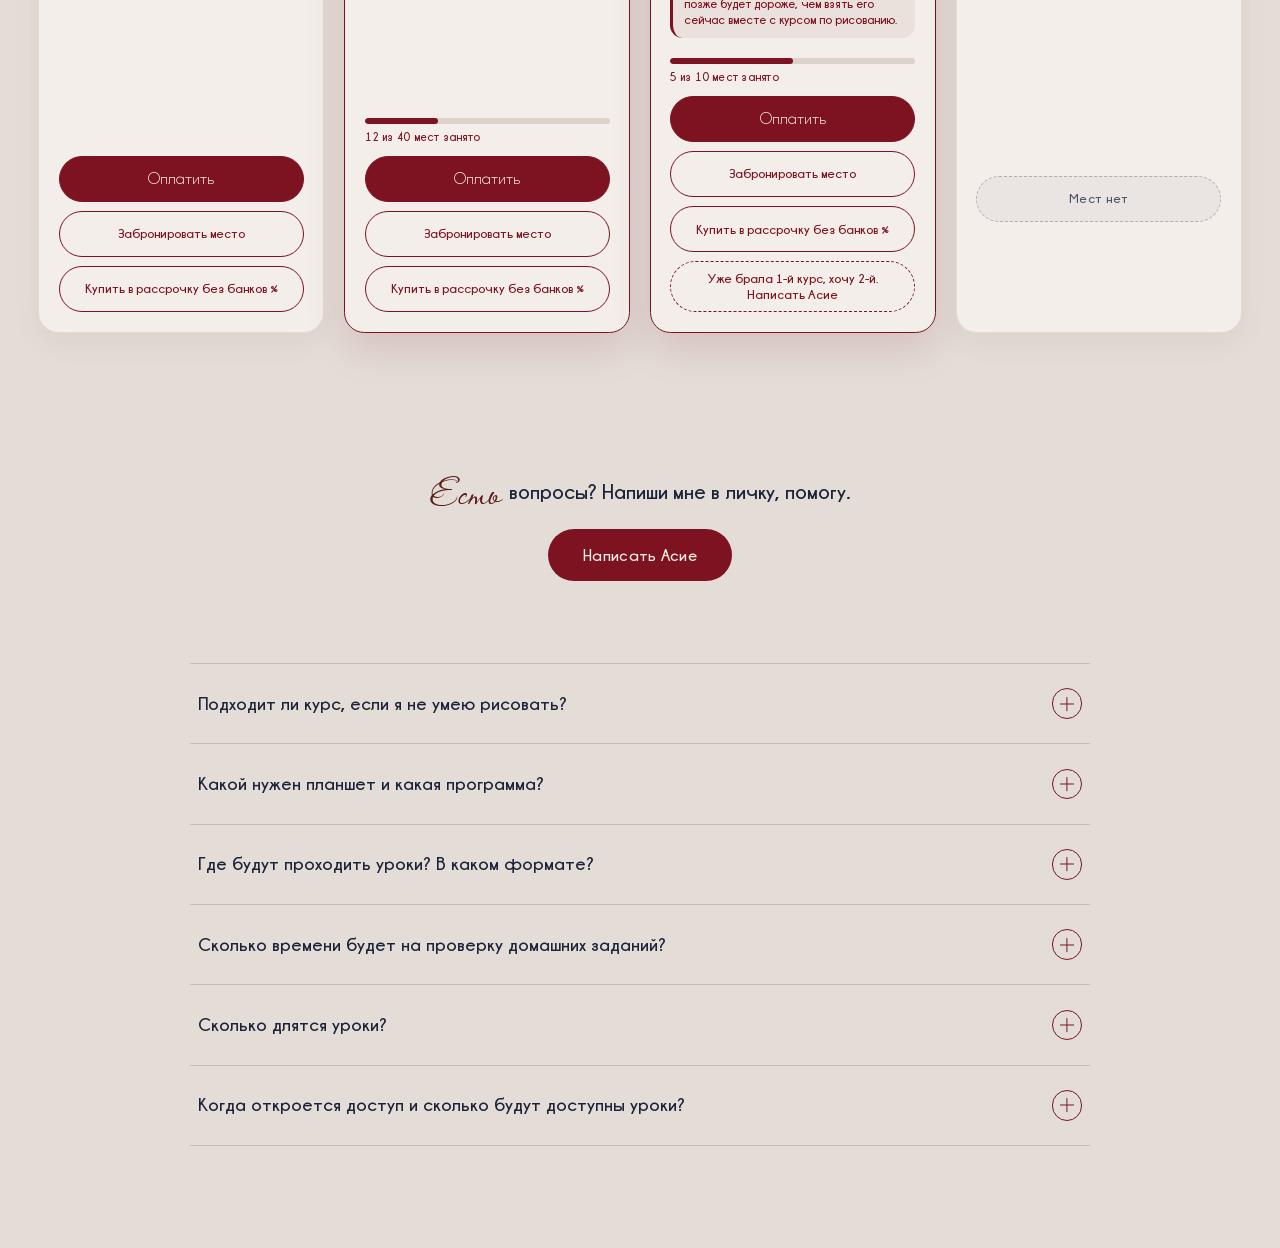
==== commit 5ebf26e2: "Боевая главная: index.html собирается из blocks.html - index.html теперь весь сайт, а не только перв" ====
--- a/index.html
+++ b/index.html
@@ -5,11 +5,19 @@
 <meta name="viewport" content="width=device-width, initial-scale=1">
 <title>Из наброска в профессию — курс по диджитал-иллюстрации</title>
 <meta name="description" content="Освой базу диджитал-иллюстрации и построй на ней профессию: от первого взмаха стилусом до дохода на иллюстрации без академических знаний.">
-
-<!-- Иконка вкладки. .ico — ради Safari, он SVG-иконки не берёт. -->
-<link rel="icon" href="favicon.ico" sizes="any">
+<link rel="canonical" href="https://thereallandlord.github.io/nabroska/">
+
+<meta property="og:type" content="website">
+<meta property="og:title" content="Из наброска в профессию — курс по диджитал-иллюстрации">
+<meta property="og:description" content="Освой базу диджитал-иллюстрации и построй на ней профессию: от первого взмаха стилусом до дохода на иллюстрации без академических знаний.">
+<meta property="og:image" content="https://thereallandlord.github.io/nabroska/img/hero-1600.jpg">
+<meta property="og:url" content="https://thereallandlord.github.io/nabroska/">
+<meta name="twitter:card" content="summary_large_image">
+
 <link rel="icon" type="image/png" sizes="32x32" href="favicon-32.png">
 <link rel="icon" type="image/png" sizes="16x16" href="favicon-16.png">
+
+<link rel="icon" href="favicon.ico" sizes="any">
 <link rel="apple-touch-icon" href="apple-touch-icon.png">
 <meta name="theme-color" content="#0b1222">
 
@@ -17,32 +25,27 @@
 <link rel="preload" href="fonts/ChampagneLimousines-Regular.ttf" as="font" type="font/ttf" crossorigin>
 <link rel="preload" href="fonts/ChampagneLimousines-Bold.ttf" as="font" type="font/ttf" crossorigin>
 <link rel="stylesheet" href="css/style.css">
+<link rel="stylesheet" href="css/blocks.css">
+<link rel="stylesheet" href="css/scenes.css">
+<link rel="stylesheet" href="css/result.css">
+<link rel="stylesheet" href="css/quest.css">
+<link rel="stylesheet" href="css/offer.css">
+<link rel="stylesheet" href="css/mobile.css">
 </head>
-<body>
-
-<!-- ======================= ПЕРВЫЙ БЛОК (обложка) =======================
-     Весь текст ниже — обычный редактируемый текст, не картинка.
-     Менять можно прямо здесь. Размеры и координаты — в css/style.css:
-       «ПЕРВЫЙ ЭКРАН»   — координаты (числа = пиксели макета 2560×1440)
-       «АНИМАЦИЯ»       — задержки и характер появления
-       «ТЕЛЕФОН»        — вертикальная раскладка
-================================================================= -->
+<body class="v4 light-theme">
+
+<!-- переключатель вариантов: только для показа, в сайт не пойдёт -->
+
+<!-- ПЕРВЫЙ ЭКРАН — копия боевого, чтобы видеть блоки в контексте. Не менялся. -->
 <section class="hero">
-
   <picture class="hero__bg">
-    <source srcset="img/hero-1600.webp 1600w, img/hero.webp 2560w"
-            sizes="100vw" type="image/webp">
-    <img src="img/hero.jpg"
-         srcset="img/hero-1600.jpg 1600w, img/hero.jpg 2560w"
-         sizes="100vw" alt="" fetchpriority="high" decoding="async">
+    <source srcset="img/hero-1600.webp 1600w, img/hero.webp 2560w" sizes="100vw" type="image/webp">
+    <img src="img/hero.jpg" srcset="img/hero-1600.jpg 1600w, img/hero.jpg 2560w" sizes="100vw" alt="" fetchpriority="high">
   </picture>
-
   <div class="hero__layer">
-
     <h1 class="hero__title">
       <span class="t-line"><span class="t-script t-script--iz">Из</span><span class="t-word t-word--nabroska">наброска</span></span><span class="t-line"><span class="t-script t-script--v">В</span><span class="t-word t-word--prof">профессию</span></span>
     </h1>
-
     <p class="hero__lead">
       <span class="ln">освой базу диджитал иллюстрации</span>
       <span class="ln">и построй на ней профессию</span>
@@ -50,37 +53,1181 @@
       <span class="ln">от первого взмаха стилусом до дохода на</span>
       <span class="ln">иллюстрации без академических знаний</span>
     </p>
-
-    <!-- Текст кнопки и ссылку менять здесь -->
-    <a class="hero__cta" href="#">Узнать подробнее</a>
-
+    <a class="hero__cta" href="#programs">Программы курсов</a>
     <p class="hero__facts">
       <span class="ln">2 курса</span>
       <span class="ln">60+ уроков</span>
       <span class="ln">старт 1.09.2026</span>
     </p>
-
-  </div>
-</section>
-
-<noscript><style>
-  .hero__title span, .hero__lead .ln, .hero__facts .ln, .hero__cta, .hero__bg
-  { opacity: 1 !important; transform: none !important; filter: none !important;
-    -webkit-clip-path: none !important; clip-path: none !important; }
-</style></noscript>
+  </div>
+</section>
+
+<!-- кружевной разделитель -->
+<div class="lace" aria-hidden="true"></div>
+
+<!-- ======================= БЛОК 2 ======================= -->
+<!-- Одна канва на все три сцены: система координат = система макета
+     (x — доля ширины страницы, y — доля высоты канвы). -->
+<section class="section s2 light">
+  <div class="wrap">
+    <h2 class="h2"><span class="script">Д</span>ля кого это обучение</h2>
+    <p class="stage stage--edge">Этап 1 — рисование</p>
+  </div>
+
+  <div class="scenes">
+    <img class="ln ln-1" src="img/blocks/line-1.webp" alt="" aria-hidden="true">
+    <img class="ln ln-2" src="img/blocks/line-2.webp" alt="" aria-hidden="true">
+    <img class="ln ln-3" src="img/blocks/line-3.webp" alt="" aria-hidden="true">
+
+    <h3 class="tt tt-1">Новичок</h3>
+    <span class="tt tt-2a">Иллюстратор</span>
+    <span class="tt tt-2b">без системы</span>
+    <span class="tt tt-3a">Традиционный</span>
+    <span class="tt tt-3b">художник</span>
+
+    <img class="fg fg-1" src="img/blocks/tradition.webp" alt="Новичок" loading="lazy">
+    <img class="fg fg-2" src="img/blocks/illustrator.webp" alt="Иллюстратор без системы" loading="lazy">
+    <img class="fg fg-3" src="img/blocks/novichok.webp" alt="Традиционный художник" loading="lazy">
+
+      <!-- текст и красные выделения — ровно как в макете -->
+      <div class="nt nt-1a">
+        <span class="nm">1</span>
+        <p><b class="key">Не рисовала</b> прежде и хочешь обрести <b class="key">хобби</b> или <b class="key">профессию</b></p>
+      </div>
+      <div class="nt nt-1b">
+        <span class="nm">2</span>
+        <p>Неуверенно владеешь <b class="key">программой</b>, хочешь узнать больше фишек и <b class="key">ускорить</b> процесс рисования</p>
+      </div>
+      <div class="nt nt-1c">
+        <span class="nm">3</span>
+        <p>Ищешь <b class="key">обучение</b>, где в фокусе не рисование лиц, а <b class="key">окружение, смыслы и сюжет</b></p>
+      </div>
+      <div class="nt nt-1d">
+        <span class="nm">4</span>
+        <p>Хочешь раскрыть <b class="key">потенциал</b>, воплотить <b class="key">идеи</b> на холсте, но пока даже <b class="key">не знаешь, с какой кисти подступиться</b></p>
+      </div>
+      <div class="nt nt-2a">
+        <span class="nm">1</span>
+        <p>Рисуешь, но хаотично — <b class="key">нет ощущения прогресса</b>, нет понимания, куда расти дальше</p>
+      </div>
+      <div class="nt nt-2b">
+        <span class="nm">2</span>
+        <p>Жаждешь <b class="key">экспериментов</b>, но не знаешь как выйти за рамки <b class="key">привычного</b></p>
+      </div>
+      <div class="nt nt-2c">
+        <span class="nm">3</span>
+        <p>Хочешь освежить свои <b class="key">техники</b>, отточить <b class="key">навыки</b></p>
+      </div>
+      <div class="nt nt-2d">
+        <span class="nm">4</span>
+        <p>Сложно переносить идею <b class="key">из головы</b> на холст</p>
+      </div>
+      <div class="nt nt-2e">
+        <span class="nm">5</span>
+        <p>Развить свой уникальный <b class="key">стиль</b> и научиться <b class="key">влиять</b> на него</p>
+      </div>
+      <div class="nt nt-2f">
+        <span class="nm">6</span>
+        <p>Восхищаешься работами других и хочешь <b class="key">перенять</b> то, что нравится, <b class="key">не копируя</b> чужие работы</p>
+      </div>
+      <div class="nt nt-3a">
+        <span class="nm">1</span>
+        <p>Рисуешь красками или карандашами и хочешь <b class="key">перейти в диджитал</b></p>
+      </div>
+      <div class="nt nt-3b">
+        <span class="nm">2</span>
+        <p>Разобраться с Procreate от <b class="key">азов</b> до <b class="key">уверенного владения программой</b></p>
+      </div>
+  </div>
+</section>
+
+<!-- ======================= ЭТАП 2: КОМУ ПОДХОДИТ ======================= -->
+<!-- порядок как в первом блоке: заголовок, потом красный флажок этапа -->
+<section class="section s5 light">
+  <div class="wrap">
+    <h2 class="h2"><span class="script">Т</span>ебе с нами, если ты</h2>
+    <p class="stage stage--edge">Этап 2 — профессия</p>
+
+    <div class="grid-2">
+      <article class="card">
+        <h3 class="card__title">Иллюстратор<br>без дохода</h3>
+        <div class="panel">
+          <ul class="list">
+            <li>рисуешь уверенно, но работы копятся, а <b class="key">дохода нет</b> или он не устраивает;</li>
+            <li><b class="key">боишься назвать цену</b> — внутри всё сжимается при одной мысли об этом, часто проще занизить или вообще промолчать;</li>
+            <li>не знаешь, <b class="key">где искать клиентов</b> и как вообще предложить себя рынку.</li>
+          </ul>
+        </div>
+        <img class="card__art card__art--girl" src="img/blocks/cat-2.webp" alt="" loading="lazy" decoding="async">
+      </article>
+
+      <article class="card">
+        <h3 class="card__title">С хаотичным<br>блогом</h3>
+        <div class="panel">
+          <ul class="list">
+            <li>рисуешь регулярно, но соцсети ведёшь <b class="key">бессистемно</b>;</li>
+            <li>непонятно, <b class="key">что и когда публиковать</b>, как привлекать аудиторию;</li>
+            <li>не получается выкладывать контент <b class="key">стабильно</b>, нет системы;</li>
+            <li><b class="key">заявки не приходят</b> или их совсем мало: не знаешь, как на это влиять.</li>
+          </ul>
+        </div>
+        <img class="card__art card__art--pom" src="img/blocks/pomegranate.webp" alt="" loading="lazy" decoding="async">
+      </article>
+
+      <article class="card">
+        <h3 class="card__title">С портфолио,<br>которое не работает</h3>
+        <div class="panel">
+          <ul class="list">
+            <li>портфолио собрано, но <b class="key">разношёрстное</b>, без чёткой специализации;</li>
+            <li><b class="key">отклика нет</b> — непонятно, что не так и как это исправить;</li>
+            <li>хочешь узнать, как продвигаться <b class="key">на исламском рынке</b>.</li>
+          </ul>
+        </div>
+        <img class="card__art card__art--quarter" src="img/blocks/pomegranate-half.webp" alt="" loading="lazy" decoding="async">
+      </article>
+
+      <article class="card">
+        <h3 class="card__title">С мечтами о брендах<br>и издательствах</h3>
+        <div class="panel">
+          <ul class="list">
+            <li>хочешь выйти на <b class="key">серьёзные проекты</b>, но не знаешь, как устроен рынок и с чего начать разговор с заказчиком;</li>
+            <li><b class="key">страшно откликнуться первой</b> на бренд или издательство;</li>
+            <li>боишься правок, конфликтов, не знаешь, как обсуждать <b class="key">сроки, оплату</b> и прочие нюансы.</li>
+          </ul>
+        </div>
+        <img class="card__art card__art--boy" src="img/blocks/cat-1.webp" alt="" loading="lazy" decoding="async">
+      </article>
+    </div>
+  </div>
+</section>
+
+<!-- ======================= СВОБОДА ======================= -->
+<section class="section s6 light">
+  <div class="wrap with-art">
+    <div>
+      <h2 class="h2" style="text-align:left"><span class="script">С</span>тудентка, мама<br>или фрилансер</h2>
+      <p class="lead-line" style="text-align:left;margin-left:0">Диджитал рисование с тобой всегда и везде.</p>
+      <div class="tiles">
+        <div class="tile"><img class="tile__ico" src="img/blocks/drink.webp" alt="" loading="lazy"><b>Свободный график</b>рисуешь тогда, когда хочешь, без расписания от начальства</div>
+        <div class="tile"><img class="tile__ico" src="img/blocks/airpods-case.webp" alt="" loading="lazy"><b>Мобильность</b>всего лишь небольшой планшет в рюкзаке</div>
+        <div class="tile"><img class="tile__ico" src="img/blocks/door.webp" alt="" loading="lazy"><b>Без привязки к месту</b>дом, поездка, чужой город — рабочее место всегда с тобой</div>
+        <div class="tile"><img class="tile__ico" src="img/blocks/tulips.webp" alt="" loading="lazy"><b>Отдых от рутины</b>возможность переключиться и отвлечься</div>
+      </div>
+    </div>
+    <div class="with-art__art">
+      <img src="img/blocks/scooter.webp" alt="" loading="lazy" decoding="async">
+    </div>
+  </div>
+</section>
+
+<!-- ======================= РЕЗУЛЬТАТ ======================= -->
+<section class="section s7 light">
+  <!-- Раздел собран по референсу IMG_4289: заголовок, название курса,
+       затем канва с иллюстрацией (в ней же стрелки) и текстовыми блоками.
+       Часть блоков на плашке, часть — прямо на фоне, как в макете. -->
+  <div class="wrap">
+    <p class="res-h">Твой потенциальный <b>результат</b> после <b>этапа 1</b></p>
+    <p class="res-name">Письма художника</p>
+  </div>
+
+  <div class="res res--1">
+    <picture class="res__pic"><source media="(max-width: 699px)" srcset="img/blocks/result-1-mob.webp"><img class="res__art" src="img/blocks/result-1.webp" alt="" loading="lazy" decoding="async"></picture>
+
+    <div class="rt rt-1a rt--card"><p>Освоишь <b class="key">базу</b> диджитал рисования — <b class="key">практики</b> будет очень много;</p></div>
+    <div class="rt rt-1b"><p>Будешь чувствовать себя в <b class="key">Procreate</b>, на котором рисуют профессиональные художники по всему миру, <b class="key">как рыба в воде</b>;</p></div>
+    <div class="rt rt-1c rt--card"><p>Научишься работать со <b class="key">смыслом</b> и с <b class="key">ТЗ</b> — что критично важно в работе с <b class="key">клиентами</b>;</p></div>
+
+    <div class="rt rt-1d"><p>Нащупаешь собственный <b class="key">стиль</b>, найдя новые <b class="key">фишки</b> и комбинируя <b class="key">техники</b>;</p></div>
+    <div class="rt rt-1e rt--card"><p><b class="key">Ускоришься</b> в рисовании, используя <b class="key">лайфхаки</b> автора;</p></div>
+    <div class="rt rt-1f"><p>Найдёшь поддержку в кругу <b class="key">единомышленниц</b>, где можно обсудить всё о творчестве;</p></div>
+    <div class="rt rt-1g rt--card"><p>Научишься создавать <b class="key">стикеры</b>, от идеи до печати.</p></div>
+  </div>
+
+  <div class="wrap">
+    <p class="res-h">Твой потенциальный <b>результат</b> после <b>этапа 2</b></p>
+    <p class="res-name">Из наброска в профессию</p>
+  </div>
+
+  <div class="res res--2">
+    <picture class="res__pic"><source media="(max-width: 699px)" srcset="img/blocks/result-2-mob.webp"><img class="res__art" src="img/blocks/result-2.webp" alt="" loading="lazy" decoding="async"></picture>
+
+    <div class="rt rt-2a rt--card"><p>Выберешь свою <b class="key">нишу</b> и определишься с <b class="key">направлением монетизации</b>;</p></div>
+    <div class="rt rt-2b"><p>Оформишь <b class="key">портфолио, Instagram</b> и <b class="key">Behance</b> так, чтобы заказчики находили тебя сами;</p></div>
+    <div class="rt rt-2c rt--card"><p>Поймёшь, как ставить <b class="key">цену</b> на свои услуги без внутреннего страха, и сможешь её <b class="key">обосновать</b>;</p></div>
+    <div class="rt rt-2d"><p>Снимешь, смонтируешь и выложишь <b class="key">7 рилсов</b>: научишься писать сценарий, снимать и даже монтировать;</p></div>
+
+    <div class="rt rt-2e"><p>Выстроишь <b class="key">систему контента</b> и <b class="key">Stories</b> для регулярного ведения и поймёшь, какой контент <b class="key">привлекает клиентов</b>;</p></div>
+    <div class="rt rt-2f rt--card"><p>Научишься вести <b class="key">переписку</b> с заказчиками, работать с <b class="key">правками, сроками и оплатой</b> без стресса;</p></div>
+    <div class="rt rt-2g"><p>Поймёшь, как устроена работа с <b class="key">издательствами</b> и <b class="key">брендами</b>, и как к ним подступиться;</p></div>
+    <div class="rt rt-2h rt--card"><p>Выстроишь личную <b class="key">стратегию роста дохода и соцсетей</b>, чтобы двигаться вперёд и после курса.</p></div>
+  </div>
+</section>
+
+<!-- ======================= ВМЕСТЕ ОБА ЭТАПА ======================= -->
+<section class="finale light">
+  <img class="finale__bg" src="img/blocks/scene-flowers.webp" alt="" loading="lazy" decoding="async">
+  <div class="finale__text">
+    <p><span class="finale__script">Вместе</span> оба этапа дают полный путь: <b class="key">от «никогда не рисовала»</b> — до практикующего иллюстратора с <b class="key">портфолио</b>, оформленными <b class="key">соцсетями</b>, понятным <b class="key">позиционированием</b> и <b class="key">стратегией</b> роста.</p>
+    <a class="btn" href="#programs">Программы курсов</a>
+  </div>
+</section>
+
+<!-- кружево сразу после блока; под ним мягкое затемнение -->
+<div class="lace" aria-hidden="true"></div>
+
+<!-- ======================= КВЕСТ / КОМИКС ======================= -->
+<!-- ======================= КВЕСТ ======================= -->
+<!-- Канва по референсу IMG_4293 (артборд 2942): x — доля ширины страницы,
+     y — доля высоты канвы. -->
+<section class="section s9 light">
+  <div class="qz">
+    <img class="qz__art" src="img/blocks/house.webp" alt="Иллюстрация квеста" loading="lazy" decoding="async">
+    <span class="qz-head">
+      <span class="qz-h qz-h1">Квест</span>
+      <span class="qz-h qz-h2">внутри курса</span>
+    </span>
+    <div class="qt qt-1"><p>В основе курса — история о пропавшем художнике.</p></div>
+    <div class="qt qt-2"><p>Персонажи комикса нашли его дневник с письмами и заданиями. Выполнив их, ты найдёшь ответ на вопрос <b class="key">«Что на пути художника важнее всего?»</b></p></div>
+    <div class="qt qt-3"><p>Помогут тебе на этом пути персонажи квеста — <b class="key">Асия</b> и <b class="key">Алана</b>.</p></div>
+  </div>
+</section>
+
+<!-- ======================= АВТОР КУРСА ======================= -->
+<section class="section s10 light">
+  <div class="au">
+    <div class="au__figure"><img class="au__art" src="img/blocks/author.webp" alt="Асия, автор курса" loading="lazy" decoding="async"></div>
+    <div class="au__right">
+      <div class="au__head">
+      <p class="au__name">Асия — автор курса</p>
+      <p class="au__nick">aszavra</p>
+    </div>
+      <div class="au__panel">
+      <p>Художник-иллюстратор с опытом <b class="key">9+ лет</b>,<br>6 лет рисую в диджитал;</p>
+      <p>Проиллюстрировала <b class="key">7 книг</b>, две из них с издательством <b class="key">Umma Land</b>, сейчас в процессе ещё одна;</p>
+      <p>Создала больше <b class="key">30 упаковок для брендов</b> за последний год;</p>
+      <p>Обучила рисованию <b class="key">200+ человек</b> онлайн и провела множество офлайн мастер-классов.</p>
+    </div>
+    </div>
+  </div>
+</section>
+
+<!-- ======================= МОИ РАБОТЫ ======================= -->
+<!-- Компьютер: карточки веером, качаются только влево-вправо.
+     Телефон: крупный кадр и миниатюры. -->
+<section class="section s11 light">
+  <div class="wrap">
+    <h2 class="h2"><span class="script">М</span>ои работы</h2>
+
+    <div class="g-rail g-rail--fan g-desktop" tabindex="0">
+        <figure class="g-card g-card--fan"><img src="img/works/w01-t.webp" data-full="img/works/w01.webp" alt="Работа Асии" loading="lazy" decoding="async"></figure>
+        <figure class="g-card g-card--fan"><img src="img/works/w02-t.webp" data-full="img/works/w02.webp" alt="Работа Асии" loading="lazy" decoding="async"></figure>
+        <figure class="g-card g-card--fan"><img src="img/works/w03-t.webp" data-full="img/works/w03.webp" alt="Работа Асии" loading="lazy" decoding="async"></figure>
+        <figure class="g-card g-card--fan"><img src="img/works/w04-t.webp" data-full="img/works/w04.webp" alt="Работа Асии" loading="lazy" decoding="async"></figure>
+        <figure class="g-card g-card--fan"><img src="img/works/w05-t.webp" data-full="img/works/w05.webp" alt="Работа Асии" loading="lazy" decoding="async"></figure>
+        <figure class="g-card g-card--fan"><img src="img/works/w06-t.webp" data-full="img/works/w06.webp" alt="Работа Асии" loading="lazy" decoding="async"></figure>
+        <figure class="g-card g-card--fan"><img src="img/works/w07-t.webp" data-full="img/works/w07.webp" alt="Работа Асии" loading="lazy" decoding="async"></figure>
+        <figure class="g-card g-card--fan"><img src="img/works/w08-t.webp" data-full="img/works/w08.webp" alt="Работа Асии" loading="lazy" decoding="async"></figure>
+        <figure class="g-card g-card--fan"><img src="img/works/w09-t.webp" data-full="img/works/w09.webp" alt="Работа Асии" loading="lazy" decoding="async"></figure>
+        <figure class="g-card g-card--fan"><img src="img/works/w10-t.webp" data-full="img/works/w10.webp" alt="Работа Асии" loading="lazy" decoding="async"></figure>
+        <figure class="g-card g-card--fan"><img src="img/works/w11-t.webp" data-full="img/works/w11.webp" alt="Работа Асии" loading="lazy" decoding="async"></figure>
+        <figure class="g-card g-card--fan"><img src="img/works/w12-t.webp" data-full="img/works/w12.webp" alt="Работа Асии" loading="lazy" decoding="async"></figure>
+    </div>
+
+    <div class="g-hero g-mobile">
+      <div class="g-hero__big"><img id="g-big" src="img/works/w01.webp" alt="Работа Асии"></div>
+      <div class="g-hero__thumbs">
+        <button class="g-thumb is-on" data-src="img/works/w01.webp"><img src="img/works/w01-t.webp" data-full="img/works/w01.webp" alt="" loading="lazy"></button>
+        <button class="g-thumb" data-src="img/works/w02.webp"><img src="img/works/w02-t.webp" data-full="img/works/w02.webp" alt="" loading="lazy"></button>
+        <button class="g-thumb" data-src="img/works/w03.webp"><img src="img/works/w03-t.webp" data-full="img/works/w03.webp" alt="" loading="lazy"></button>
+        <button class="g-thumb" data-src="img/works/w04.webp"><img src="img/works/w04-t.webp" data-full="img/works/w04.webp" alt="" loading="lazy"></button>
+        <button class="g-thumb" data-src="img/works/w05.webp"><img src="img/works/w05-t.webp" data-full="img/works/w05.webp" alt="" loading="lazy"></button>
+        <button class="g-thumb" data-src="img/works/w06.webp"><img src="img/works/w06-t.webp" data-full="img/works/w06.webp" alt="" loading="lazy"></button>
+        <button class="g-thumb" data-src="img/works/w07.webp"><img src="img/works/w07-t.webp" data-full="img/works/w07.webp" alt="" loading="lazy"></button>
+        <button class="g-thumb" data-src="img/works/w08.webp"><img src="img/works/w08-t.webp" data-full="img/works/w08.webp" alt="" loading="lazy"></button>
+        <button class="g-thumb" data-src="img/works/w09.webp"><img src="img/works/w09-t.webp" data-full="img/works/w09.webp" alt="" loading="lazy"></button>
+        <button class="g-thumb" data-src="img/works/w10.webp"><img src="img/works/w10-t.webp" data-full="img/works/w10.webp" alt="" loading="lazy"></button>
+        <button class="g-thumb" data-src="img/works/w11.webp"><img src="img/works/w11-t.webp" data-full="img/works/w11.webp" alt="" loading="lazy"></button>
+        <button class="g-thumb" data-src="img/works/w12.webp"><img src="img/works/w12-t.webp" data-full="img/works/w12.webp" alt="" loading="lazy"></button>
+      </div>
+    </div>
+  </div>
+</section>
+
+<!-- ======================= СПИКЕР КУРСА ======================= -->
+<!-- та же канва, что у блока автора: доли совпали с референсом до сотых -->
+<section class="section s10b light">
+  <div class="au">
+    <div class="au__figure"><img class="au__art" src="img/blocks/speaker.webp" alt="Алана, спикер курса" loading="lazy" decoding="async"></div>
+    <div class="au__right">
+      <div class="au__head">
+      <p class="au__name">Алана — спикер курса</p>
+      <p class="au__nick">Mudaliif</p>
+    </div>
+      <div class="au__panel">
+      <p>Иллюстратор, живописец, аниматор<br>с опытом работы <b class="key">9+ лет</b>.</p>
+      <p>Работает в стилистике <b class="key">чувственного символизма</b>.</p>
+      <p>Создавала иллюстрации для <b class="key">зарубежных</b> клиентов, ее открытки есть у людей по всему миру.</p>
+      <p>Будет вести <b class="key">спец модуль «Индивидуальность в творчестве»</b>.</p>
+    </div>
+    </div>
+  </div>
+</section>
+
+<!-- ======================= РАБОТЫ СПИКЕРА ======================= -->
+<section class="section s11b light">
+  <div class="wrap">
+    <h2 class="h2"><span class="script">Р</span>аботы Аланы</h2>
+
+    <div class="g-rail g-rail--fan g-desktop" tabindex="0">
+        <figure class="g-card g-card--fan"><img src="img/works/a01-t.webp" data-full="img/works/a01.webp" alt="Работа Аланы" loading="lazy" decoding="async"></figure>
+        <figure class="g-card g-card--fan"><img src="img/works/a02-t.webp" data-full="img/works/a02.webp" alt="Работа Аланы" loading="lazy" decoding="async"></figure>
+        <figure class="g-card g-card--fan"><img src="img/works/a03-t.webp" data-full="img/works/a03.webp" alt="Работа Аланы" loading="lazy" decoding="async"></figure>
+        <figure class="g-card g-card--fan"><img src="img/works/a04-t.webp" data-full="img/works/a04.webp" alt="Работа Аланы" loading="lazy" decoding="async"></figure>
+        <figure class="g-card g-card--fan"><img src="img/works/a05-t.webp" data-full="img/works/a05.webp" alt="Работа Аланы" loading="lazy" decoding="async"></figure>
+    </div>
+
+    <div class="g-hero g-mobile">
+      <div class="g-hero__big"><img id="g-big-2" src="img/works/a03.webp" alt="Работа Аланы"></div>
+      <div class="g-hero__thumbs">
+        <button class="g-thumb" data-src="img/works/a01.webp"><img src="img/works/a01-t.webp" data-full="img/works/a01.webp" alt="" loading="lazy"></button>
+        <button class="g-thumb" data-src="img/works/a02.webp"><img src="img/works/a02-t.webp" data-full="img/works/a02.webp" alt="" loading="lazy"></button>
+        <button class="g-thumb is-on" data-src="img/works/a03.webp"><img src="img/works/a03-t.webp" data-full="img/works/a03.webp" alt="" loading="lazy"></button>
+        <button class="g-thumb" data-src="img/works/a04.webp"><img src="img/works/a04-t.webp" data-full="img/works/a04.webp" alt="" loading="lazy"></button>
+        <button class="g-thumb" data-src="img/works/a05.webp"><img src="img/works/a05-t.webp" data-full="img/works/a05.webp" alt="" loading="lazy"></button>
+      </div>
+    </div>
+  </div>
+</section>
+
+<!-- ======================= ДВА ЭТАПА + ПРОГРАММА ======================= -->
+<section class="section s12 light" id="programs">
+  <div class="split">
+    <img class="split__fl split__fl--l" src="img/blocks/sprig-small.webp" alt="" loading="lazy" decoding="async">
+    <img class="split__fl split__fl--r" src="img/blocks/sprig-tall.webp" alt="" loading="lazy" decoding="async">
+    <div class="split__body">
+      <p class="split__text"><span class="scr">Я</span> поделила процесс обучения <span class="scr">на 2 этапа</span> не просто так.<br>
+        Один посвящен <b class="key">навыку рисования</b>, второй — <b class="key">монетизации</b> этого<br>
+        навыка, <b class="key">продвижению</b> себя как иллюстратора, обретению <b class="key">дохода</b>.</p>
+      <p class="split__text">Первый этап мы проходим на курсе <span class="scr">Письма художника</span>,<br>
+        второй — на курсе <span class="scr">Из наброска в профессию</span>.</p>
+    </div>
+  </div>
+
+  <p class="prog__label">Программа курса</p>
+  <p class="prog__name">Письма художника</p>
+</section>
+
+<!-- ======================= ПРОГРАММА КУРСА: МОДУЛИ ======================= -->
+<!-- Компактный блок по референсу: слева три кадра одной иллюстрации,
+     справа карточка с уроками, ниже цифра модуля и результат. -->
+<section class="section s-mod light">
+  <details class="modbox mod--wine">
+    <summary class="modbar"><span class="modbar__label">Модуль 0</span><span class="modbar__name">Введение</span><span class="modbar__sign" aria-hidden="true"></span></summary>
+    <div class="mod-wrap">
+    <div class="mod mod--wine">
+      <div class="mod__pics">
+        <img class="mod__pic mod__pic--big" src="img/modules/m0-1.webp" alt="" loading="lazy" decoding="async">
+        <img class="mod__pic" src="img/modules/m0-2.webp" alt="" loading="lazy" decoding="async">
+        <img class="mod__pic" src="img/modules/m0-3.webp" alt="" loading="lazy" decoding="async">
+      </div>
+
+      <div class="mod__card">
+        <p class="mod__title"><span class="mod__label">Модуль 0</span><span class="mod__name">Введение</span></p>
+        <ol class="mod__lessons">
+          <li>Старый Адам — комикс, начало квеста</li>
+          <li>Знакомство со мной</li>
+          <li>Иллюстратор: что за фрукт</li>
+          <li>Procreate: библиотека функций</li>
+        </ol>
+      </div>
+    </div>
+
+    <div class="mod__res">
+      <span class="mod__num">0</span>
+      <p>Ознакомишься с темой <b class="key">квеста</b>, наметишь <b class="key">цели</b> на предстоящее обучение и пробежишься по всем <b class="key">функциям Procreate</b>.</p>
+    </div>
+  </div>
+  </details>
+</section>
+
+<section class="section s-mod light">
+  <details class="modbox mod--light">
+    <summary class="modbar"><span class="modbar__label">Модуль 1</span><span class="modbar__name">Раскачка</span><span class="modbar__sign" aria-hidden="true"></span></summary>
+    <div class="mod-wrap">
+    <div class="mod mod--light">
+      <div class="mod__pics">
+        <img class="mod__pic mod__pic--big" src="img/modules/m1-1.webp" alt="" loading="lazy" decoding="async">
+        <img class="mod__pic" src="img/modules/m1-2.webp" alt="" loading="lazy" decoding="async">
+        <img class="mod__pic" src="img/modules/m1-3.webp" alt="" loading="lazy" decoding="async">
+      </div>
+
+      <div class="mod__card">
+        <p class="mod__title"><span class="mod__label">Модуль 1</span><span class="mod__name">Раскачка</span></p>
+        <ol class="mod__lessons">
+          <li>Референсы — пользование, поиск и другие нюансы</li>
+          <li>Первые шаги в рисовании</li>
+          <li>Раскраска — осваиваем кисти</li>
+          <li>Пятно, линия, точка: задание на развитие креативности, насмотренности, мышления художника</li>
+          <li>Текстуры и фактуры — передаём материал объекта через рисунок</li>
+        </ol>
+      </div>
+    </div>
+
+    <div class="mod__res">
+      <span class="mod__num">1</span>
+      <p>Разгон постепенный: качаешь <b class="key">фантазию</b>, стилизуешь реальные объекты в иллюстрацию, учишься пользоваться <b class="key">кистями</b> и миксовать их между собой, передавать <b class="key">текстуру</b> предметов.<br><span class="mod__out">По итогу модуля — <b>6 работ</b>.</span></p>
+    </div>
+  </div>
+  </details>
+</section>
+
+<section class="section s-mod light">
+  <details class="modbox mod--wine">
+    <summary class="modbar"><span class="modbar__label">Модуль 2</span><span class="modbar__name">Скетчинг</span><span class="modbar__sign" aria-hidden="true"></span></summary>
+    <div class="mod-wrap">
+    <div class="mod mod--wine">
+      <div class="mod__pics">
+        <img class="mod__pic mod__pic--big" src="img/modules/m2-1.webp" alt="" loading="lazy" decoding="async">
+        <img class="mod__pic" src="img/modules/m2-2.webp" alt="" loading="lazy" decoding="async">
+        <img class="mod__pic" src="img/modules/m2-3.webp" alt="" loading="lazy" decoding="async">
+      </div>
+
+      <div class="mod__card">
+        <p class="mod__title"><span class="mod__label">Модуль 2</span><span class="mod__name">Скетчинг</span></p>
+        <ol class="mod__lessons">
+          <li>Скетч карандашом — делаем наброски и красиво оформляем скетч, учимся передавать форму</li>
+          <li>Скетч в цвете — без эскизов быстрые наброски цветом</li>
+          <li>Двери — один и тот же объект с разной историей и атмосферой</li>
+        </ol>
+      </div>
+    </div>
+
+    <div class="mod__res">
+      <span class="mod__num">2</span>
+      <p>Изучишь <b class="key">последовательность рисования</b>: начиная с несложных объектов разберёшь, из каких фигур что состоит, освоишь <b class="key">скетчинг</b> и вольёшься в процесс иллюстрации.<br><span class="mod__out">По итогу модуля — <b>5 работ</b>.</span></p>
+    </div>
+  </div>
+  </details>
+</section>
+
+<section class="section s-mod light">
+  <details class="modbox mod--brown">
+    <summary class="modbar"><span class="modbar__label">Модуль 3</span><span class="modbar__name">Стилизация</span><span class="modbar__sign" aria-hidden="true"></span></summary>
+    <div class="mod-wrap">
+    <div class="mod mod--brown">
+      <div class="mod__pics">
+        <img class="mod__pic mod__pic--big" src="img/modules/m3-1.webp" alt="" loading="lazy" decoding="async">
+        <img class="mod__pic" src="img/modules/m3-2.webp" alt="" loading="lazy" decoding="async">
+        <img class="mod__pic" src="img/modules/m3-3.webp" alt="" loading="lazy" decoding="async">
+      </div>
+
+      <div class="mod__card">
+        <p class="mod__title"><span class="mod__label">Модуль 3</span><span class="mod__name">Стилизация</span></p>
+        <ol class="mod__lessons">
+          <li>Начало: основы стиля. Вписываем 1 предмет в 6 разных стилей</li>
+          <li>Кради как художник: анализ стилей других художников, порядок повтора техники</li>
+          <li>Растительность</li>
+          <li>Упрощение: рисуем дом</li>
+          <li>Пейзаж: стилизуем рисование природы</li>
+          <li>Паттерн: создаём бесшовный паттерн из 2 композиций, стилизуя цветы</li>
+        </ol>
+      </div>
+    </div>
+
+    <div class="mod__res">
+      <span class="mod__num">3</span>
+      <p>Разберёшь пошагово, из чего состоит <b class="key">стиль</b> и как на него влиять. Попрактикуешься с анализом стиля других художников и воплощением его в иллюстрации. Научишься делать <b class="key">бесшовный паттерн</b> (для текстиля, упаковок, дизайна в соцсетях и т.д.). Придумаешь свой способ рисовать деревья, листья, траву. Научишься выкручивать из референса <b class="key">уникальные идеи</b> и рисовать стилизованный пейзаж.<br><span class="mod__out">По итогу модуля — <b>6 работ</b>.</span></p>
+    </div>
+  </div>
+  </details>
+</section>
+
+<section class="section s-mod light">
+  <details class="modbox mod--light">
+    <summary class="modbar"><span class="modbar__label">Модуль 4</span><span class="modbar__name">Композиция</span><span class="modbar__sign" aria-hidden="true"></span></summary>
+    <div class="mod-wrap">
+    <div class="mod mod--light">
+      <div class="mod__pics">
+        <img class="mod__pic mod__pic--big" src="img/modules/m4-1.webp" alt="" loading="lazy" decoding="async">
+        <img class="mod__pic" src="img/modules/m4-2.webp" alt="" loading="lazy" decoding="async">
+        <img class="mod__pic" src="img/modules/m4-3.webp" alt="" loading="lazy" decoding="async">
+      </div>
+
+      <div class="mod__card">
+        <p class="mod__title"><span class="mod__label">Модуль 4</span><span class="mod__name">Композиция</span></p>
+        <ol class="mod__lessons">
+          <li>Теория: цели, приёмы, правила, баланс, статика и динамика в композиции</li>
+          <li>Практика: используем изученные композиционные приёмы</li>
+          <li>Коллаж-постер: композиция из текста и фотографий, как аппликации из детства</li>
+          <li>Стикерпак: создаём пак наклеек от А до Я, готовим к печати</li>
+          <li>Пригласительная: собираем дизайн пригласительного из рисунка и текстовых элементов</li>
+        </ol>
+      </div>
+    </div>
+
+    <div class="mod__res">
+      <span class="mod__num">4</span>
+      <p>Изучишь одну из важнейших тем в рисовании — <b class="key">композицию</b> и её виды, разберёшься в терминах и сразу опробуешь все приёмы в деле. Соберёшь свой <b class="key">коллаж</b> из фотографий и текста, создашь свои <b class="key">наклейки</b> вплоть до макета и нарисуешь <b class="key">пригласительную</b> (свадьба, девичник, ифтар или другое мероприятие). Разберём креативные идеи для оформления, поиск расположения текста.<br><span class="mod__out">По итогу модуля — <b>3 работы и 3 эскиза (можно доработать до полноценных иллюстраций)</b>.</span></p>
+    </div>
+  </div>
+  </details>
+</section>
+
+<section class="section s-mod light">
+  <details class="modbox mod--wine">
+    <summary class="modbar"><span class="modbar__label">Модуль 5</span><span class="modbar__name">Смысл</span><span class="modbar__sign" aria-hidden="true"></span></summary>
+    <div class="mod-wrap">
+    <div class="mod mod--wine">
+      <div class="mod__pics">
+        <img class="mod__pic mod__pic--big" src="img/modules/m5-1.webp" alt="" loading="lazy" decoding="async">
+        <img class="mod__pic" src="img/modules/m5-2.webp" alt="" loading="lazy" decoding="async">
+        <img class="mod__pic" src="img/modules/m5-3.webp" alt="" loading="lazy" decoding="async">
+      </div>
+
+      <div class="mod__card">
+        <p class="mod__title"><span class="mod__label">Модуль 5</span><span class="mod__name">Смысл</span></p>
+        <ol class="mod__lessons">
+          <li>Начинаем мыслить проектами</li>
+          <li>Персонажи: не бывает историй без действующих лиц</li>
+          <li>Ассоциации: поиск смыслов, связь текста с иллюстрацией</li>
+          <li>Дом, атмосфера</li>
+          <li>Комната</li>
+          <li>Спец задание</li>
+          <li>Комикс</li>
+        </ol>
+      </div>
+    </div>
+
+    <div class="mod__res">
+      <span class="mod__num">5</span>
+      <p>Подытоживаем изученное: переходим к целым <b class="key">проектам</b>. Здесь ты выберешь сказку или другое произведение, историю и нарисуешь уникальных <b class="key">персонажей</b>, а затем проиллюстрируешь несколько эпизодов этой истории, в том числе один с домом, а один внутри помещения. Модуль нацелен на работу с текстом и его <b class="key">связь с иллюстрацией</b>.<br><br>Мы разберёмся в <b class="key">освещении</b>, разном времени суток, в эффектах свечения, будем создавать разную <b class="key">атмосферу</b> в зависимости от контекста, передавать детали персонажей, их характер, усиливать смысл иллюстрации через цвет, рисовать одежду.<br><br>И в конце нас ждёт 2 большие работы — иллюстрация по ТЗ от <b class="key">реального издательства</b> и создание общего комикса.<br><span class="mod__out">По итогу модуля — <b>6 работ</b>.</span></p>
+    </div>
+  </div>
+  </details>
+</section>
+
+<section class="section s-mod light">
+  <details class="modbox mod--light">
+    <summary class="modbar"><span class="modbar__label">Спец модуль</span><span class="modbar__name">Индивидуальность</span><span class="modbar__sign" aria-hidden="true"></span></summary>
+    <div class="mod-wrap">
+    <div class="mod mod--light">
+      <div class="mod__pics">
+        <img class="mod__pic mod__pic--big" src="img/modules/ms-1.webp" alt="" loading="lazy" decoding="async">
+        <img class="mod__pic" src="img/modules/ms-2.webp" alt="" loading="lazy" decoding="async">
+        <img class="mod__pic" src="img/modules/ms-3.webp" alt="" loading="lazy" decoding="async">
+      </div>
+
+      <div class="mod__card">
+        <p class="mod__title"><span class="mod__label">Спец модуль</span><span class="mod__name">Индивидуальность</span></p>
+        <ol class="mod__lessons">
+          <li>Как прийти к индивидуальности и своему собственному творчеству?</li>
+          <li>Что есть «работа = поклонение»?</li>
+          <li>Как строить сюжет для коммерческой иллюстрации?</li>
+          <li>Эфир с защитой работ и их разбором от Аланы</li>
+        </ol>
+      </div>
+    </div>
+
+    <div class="mod__res">
+      <span class="mod__num mod__num--emoji">✨</span>
+      <p>Пора погружаться в глубину и творить <b class="key">от сердца к сердцу</b>. Здесь вы будете нащупывать <b class="key">собственные смыслы</b>, соединять творчество со своим внутренним миром, передавать чувства через иллюстрацию, усиливать суть через детали.<br><span class="mod__out">По итогу модуля — <b>1 работа</b>.</span></p>
+    </div>
+  </div>
+  </details>
+</section>
+
+<section class="section s-mod light">
+  <details class="modbox mod--wine">
+    <summary class="modbar"><span class="modbar__name">Бонусы</span><span class="modbar__sign" aria-hidden="true"></span></summary>
+    <div class="mod-wrap">
+    <div class="mod mod--wine">
+      <div class="mod__pics">
+        <img class="mod__pic mod__pic--big" src="img/modules/mb-1.webp" alt="" loading="lazy" decoding="async">
+        <img class="mod__pic" src="img/modules/mb-2.webp" alt="" loading="lazy" decoding="async">
+        <img class="mod__pic" src="img/modules/mb-3.webp" alt="" loading="lazy" decoding="async">
+      </div>
+
+      <div class="mod__card">
+        <p class="mod__title"><span class="mod__name mod__name--solo">Бонусы</span></p>
+        <div class="mod__plain">
+          <p>В <b>каждом</b> из этих модулей есть <b>секретные бонусные уроки</b> — они открываются тем, кто <b>выполнил все дз</b>.</p>
+          <p>Продолжение квеста ты найдёшь как раз там. В одном из таких уроков мы рисуем <b>набор стикеров для телеграм-канала</b> — от идеи до технической реализации.</p>
+          <p>Остальное палить не буду.))</p>
+        </div>
+      </div>
+    </div>
+  </div>
+  </details>
+</section>
+
+<!-- ======================= РАБОТЫ УЧЕНИЦ ======================= -->
+<section class="section s-stu light">
+  <div class="wrap">
+    <h2 class="h2"><span class="script">Р</span>аботы учениц</h2>
+  </div>
+
+  <div class="stu" tabindex="0">
+        <button class="stu__card" data-i="0" aria-label="Работа ученицы 1"><img src="img/students/s01-t.webp" data-full="img/students/s01.webp" alt="Работа ученицы" loading="lazy" decoding="async"></button>
+        <button class="stu__card" data-i="1" aria-label="Работа ученицы 2"><img src="img/students/s02-t.webp" data-full="img/students/s02.webp" alt="Работа ученицы" loading="lazy" decoding="async"></button>
+        <button class="stu__card" data-i="2" aria-label="Работа ученицы 3"><img src="img/students/s03-t.webp" data-full="img/students/s03.webp" alt="Работа ученицы" loading="lazy" decoding="async"></button>
+        <button class="stu__card" data-i="3" aria-label="Работа ученицы 4"><img src="img/students/s04-t.webp" data-full="img/students/s04.webp" alt="Работа ученицы" loading="lazy" decoding="async"></button>
+        <button class="stu__card" data-i="4" aria-label="Работа ученицы 5"><img src="img/students/s05-t.webp" data-full="img/students/s05.webp" alt="Работа ученицы" loading="lazy" decoding="async"></button>
+        <button class="stu__card" data-i="5" aria-label="Работа ученицы 6"><img src="img/students/s06-t.webp" data-full="img/students/s06.webp" alt="Работа ученицы" loading="lazy" decoding="async"></button>
+        <button class="stu__card" data-i="6" aria-label="Работа ученицы 7"><img src="img/students/s07-t.webp" data-full="img/students/s07.webp" alt="Работа ученицы" loading="lazy" decoding="async"></button>
+        <button class="stu__card" data-i="7" aria-label="Работа ученицы 8"><img src="img/students/s08-t.webp" data-full="img/students/s08.webp" alt="Работа ученицы" loading="lazy" decoding="async"></button>
+        <button class="stu__card" data-i="8" aria-label="Работа ученицы 9"><img src="img/students/s09-t.webp" data-full="img/students/s09.webp" alt="Работа ученицы" loading="lazy" decoding="async"></button>
+        <button class="stu__card" data-i="9" aria-label="Работа ученицы 10"><img src="img/students/s10-t.webp" data-full="img/students/s10.webp" alt="Работа ученицы" loading="lazy" decoding="async"></button>
+        <button class="stu__card" data-i="10" aria-label="Работа ученицы 11"><img src="img/students/s11-t.webp" data-full="img/students/s11.webp" alt="Работа ученицы" loading="lazy" decoding="async"></button>
+        <button class="stu__card" data-i="11" aria-label="Работа ученицы 12"><img src="img/students/s12-t.webp" data-full="img/students/s12.webp" alt="Работа ученицы" loading="lazy" decoding="async"></button>
+        <button class="stu__card" data-i="12" aria-label="Работа ученицы 13"><img src="img/students/s13-t.webp" data-full="img/students/s13.webp" alt="Работа ученицы" loading="lazy" decoding="async"></button>
+        <button class="stu__card" data-i="13" aria-label="Работа ученицы 14"><img src="img/students/s14-t.webp" data-full="img/students/s14.webp" alt="Работа ученицы" loading="lazy" decoding="async"></button>
+        <button class="stu__card" data-i="14" aria-label="Работа ученицы 15"><img src="img/students/s15-t.webp" data-full="img/students/s15.webp" alt="Работа ученицы" loading="lazy" decoding="async"></button>
+        <button class="stu__card" data-i="15" aria-label="Работа ученицы 16"><img src="img/students/s16-t.webp" data-full="img/students/s16.webp" alt="Работа ученицы" loading="lazy" decoding="async"></button>
+        <button class="stu__card" data-i="16" aria-label="Работа ученицы 17"><img src="img/students/s17-t.webp" data-full="img/students/s17.webp" alt="Работа ученицы" loading="lazy" decoding="async"></button>
+        <button class="stu__card" data-i="17" aria-label="Работа ученицы 18"><img src="img/students/s18-t.webp" data-full="img/students/s18.webp" alt="Работа ученицы" loading="lazy" decoding="async"></button>
+        <button class="stu__card" data-i="18" aria-label="Работа ученицы 19"><img src="img/students/s19-t.webp" data-full="img/students/s19.webp" alt="Работа ученицы" loading="lazy" decoding="async"></button>
+        <button class="stu__card" data-i="19" aria-label="Работа ученицы 20"><img src="img/students/s20-t.webp" data-full="img/students/s20.webp" alt="Работа ученицы" loading="lazy" decoding="async"></button>
+        <button class="stu__card" data-i="20" aria-label="Работа ученицы 21"><img src="img/students/s21-t.webp" data-full="img/students/s21.webp" alt="Работа ученицы" loading="lazy" decoding="async"></button>
+        <button class="stu__card" data-i="21" aria-label="Работа ученицы 22"><img src="img/students/s22-t.webp" data-full="img/students/s22.webp" alt="Работа ученицы" loading="lazy" decoding="async"></button>
+        <button class="stu__card" data-i="22" aria-label="Работа ученицы 23"><img src="img/students/s23-t.webp" data-full="img/students/s23.webp" alt="Работа ученицы" loading="lazy" decoding="async"></button>
+        <button class="stu__card" data-i="23" aria-label="Работа ученицы 24"><img src="img/students/s24-t.webp" data-full="img/students/s24.webp" alt="Работа ученицы" loading="lazy" decoding="async"></button>
+        <button class="stu__card" data-i="24" aria-label="Работа ученицы 25"><img src="img/students/s25-t.webp" data-full="img/students/s25.webp" alt="Работа ученицы" loading="lazy" decoding="async"></button>
+        <button class="stu__card" data-i="25" aria-label="Работа ученицы 26"><img src="img/students/s26-t.webp" data-full="img/students/s26.webp" alt="Работа ученицы" loading="lazy" decoding="async"></button>
+        <button class="stu__card" data-i="26" aria-label="Работа ученицы 27"><img src="img/students/s27-t.webp" data-full="img/students/s27.webp" alt="Работа ученицы" loading="lazy" decoding="async"></button>
+        <button class="stu__card" data-i="27" aria-label="Работа ученицы 28"><img src="img/students/s28-t.webp" data-full="img/students/s28.webp" alt="Работа ученицы" loading="lazy" decoding="async"></button>
+        <button class="stu__card" data-i="28" aria-label="Работа ученицы 29"><img src="img/students/s29-t.webp" data-full="img/students/s29.webp" alt="Работа ученицы" loading="lazy" decoding="async"></button>
+        <button class="stu__card" data-i="29" aria-label="Работа ученицы 30"><img src="img/students/s30-t.webp" data-full="img/students/s30.webp" alt="Работа ученицы" loading="lazy" decoding="async"></button>
+        <button class="stu__card" data-i="30" aria-label="Работа ученицы 31"><img src="img/students/s31-t.webp" data-full="img/students/s31.webp" alt="Работа ученицы" loading="lazy" decoding="async"></button>
+        <button class="stu__card" data-i="31" aria-label="Работа ученицы 32"><img src="img/students/s32-t.webp" data-full="img/students/s32.webp" alt="Работа ученицы" loading="lazy" decoding="async"></button>
+        <button class="stu__card" data-i="32" aria-label="Работа ученицы 33"><img src="img/students/s33-t.webp" data-full="img/students/s33.webp" alt="Работа ученицы" loading="lazy" decoding="async"></button>
+        <button class="stu__card" data-i="33" aria-label="Работа ученицы 34"><img src="img/students/s34-t.webp" data-full="img/students/s34.webp" alt="Работа ученицы" loading="lazy" decoding="async"></button>
+        <button class="stu__card" data-i="34" aria-label="Работа ученицы 35"><img src="img/students/s35-t.webp" data-full="img/students/s35.webp" alt="Работа ученицы" loading="lazy" decoding="async"></button>
+        <button class="stu__card" data-i="35" aria-label="Работа ученицы 36"><img src="img/students/s36-t.webp" data-full="img/students/s36.webp" alt="Работа ученицы" loading="lazy" decoding="async"></button>
+        <button class="stu__card" data-i="36" aria-label="Работа ученицы 37"><img src="img/students/s37-t.webp" data-full="img/students/s37.webp" alt="Работа ученицы" loading="lazy" decoding="async"></button>
+        <button class="stu__card" data-i="37" aria-label="Работа ученицы 38"><img src="img/students/s38-t.webp" data-full="img/students/s38.webp" alt="Работа ученицы" loading="lazy" decoding="async"></button>
+        <button class="stu__card" data-i="38" aria-label="Работа ученицы 39"><img src="img/students/s39-t.webp" data-full="img/students/s39.webp" alt="Работа ученицы" loading="lazy" decoding="async"></button>
+        <button class="stu__card" data-i="39" aria-label="Работа ученицы 40"><img src="img/students/s40-t.webp" data-full="img/students/s40.webp" alt="Работа ученицы" loading="lazy" decoding="async"></button>
+        <button class="stu__card" data-i="40" aria-label="Работа ученицы 41"><img src="img/students/s41-t.webp" data-full="img/students/s41.webp" alt="Работа ученицы" loading="lazy" decoding="async"></button>
+        <button class="stu__card" data-i="41" aria-label="Работа ученицы 42"><img src="img/students/s42-t.webp" data-full="img/students/s42.webp" alt="Работа ученицы" loading="lazy" decoding="async"></button>
+        <button class="stu__card" data-i="42" aria-label="Работа ученицы 43"><img src="img/students/s43-t.webp" data-full="img/students/s43.webp" alt="Работа ученицы" loading="lazy" decoding="async"></button>
+        <button class="stu__card" data-i="43" aria-label="Работа ученицы 44"><img src="img/students/s44-t.webp" data-full="img/students/s44.webp" alt="Работа ученицы" loading="lazy" decoding="async"></button>
+        <button class="stu__card" data-i="44" aria-label="Работа ученицы 45"><img src="img/students/s45-t.webp" data-full="img/students/s45.webp" alt="Работа ученицы" loading="lazy" decoding="async"></button>
+        <button class="stu__card" data-i="45" aria-label="Работа ученицы 46"><img src="img/students/s46-t.webp" data-full="img/students/s46.webp" alt="Работа ученицы" loading="lazy" decoding="async"></button>
+        <button class="stu__card" data-i="46" aria-label="Работа ученицы 47"><img src="img/students/s47-t.webp" data-full="img/students/s47.webp" alt="Работа ученицы" loading="lazy" decoding="async"></button>
+  </div>
+</section>
+
+<!-- просмотр работы во весь экран -->
+<!-- ======================= ОБЩИЙ ПРОЕКТ С ИЗДАТЕЛЬСТВОМ ======================= -->
+<section class="section s-book light">
+  <div class="wrap">
+    <h2 class="h2"><span class="script">О</span>бщий проект с издательством</h2>
+    <p class="book__text">Мы с ученицами проиллюстрировали <b class="key">Большую Книгу Рамадана</b> для издательства
+      <b class="key">Umma Land</b>. Сейчас она есть в книжных Англии, на Мальдивах, в Эмиратах, Австралии, США,
+      Пакистане. Некоторые из девочек вообще не рисовали до курса и смогли сразу монетизировать свои навыки.</p>
+  </div>
+
+  <!-- на компьютере — две строки, как у работ учениц -->
+  <div class="stu g-desktop" tabindex="0">
+        <button class="stu__card" data-i="0" aria-label="Разворот книги 1"><img src="img/ramadan/b01-t.webp" data-full="img/ramadan/b01.webp" alt="Большая Книга Рамадана" loading="lazy" decoding="async"></button>
+        <button class="stu__card" data-i="1" aria-label="Разворот книги 2"><img src="img/ramadan/b02-t.webp" data-full="img/ramadan/b02.webp" alt="Большая Книга Рамадана" loading="lazy" decoding="async"></button>
+        <button class="stu__card" data-i="2" aria-label="Разворот книги 3"><img src="img/ramadan/b03-t.webp" data-full="img/ramadan/b03.webp" alt="Большая Книга Рамадана" loading="lazy" decoding="async"></button>
+        <button class="stu__card" data-i="3" aria-label="Разворот книги 4"><img src="img/ramadan/b04-t.webp" data-full="img/ramadan/b04.webp" alt="Большая Книга Рамадана" loading="lazy" decoding="async"></button>
+        <button class="stu__card" data-i="4" aria-label="Разворот книги 5"><img src="img/ramadan/b05-t.webp" data-full="img/ramadan/b05.webp" alt="Большая Книга Рамадана" loading="lazy" decoding="async"></button>
+        <button class="stu__card" data-i="5" aria-label="Разворот книги 6"><img src="img/ramadan/b06-t.webp" data-full="img/ramadan/b06.webp" alt="Большая Книга Рамадана" loading="lazy" decoding="async"></button>
+        <button class="stu__card" data-i="6" aria-label="Разворот книги 7"><img src="img/ramadan/b07-t.webp" data-full="img/ramadan/b07.webp" alt="Большая Книга Рамадана" loading="lazy" decoding="async"></button>
+        <button class="stu__card" data-i="7" aria-label="Разворот книги 8"><img src="img/ramadan/b08-t.webp" data-full="img/ramadan/b08.webp" alt="Большая Книга Рамадана" loading="lazy" decoding="async"></button>
+        <button class="stu__card" data-i="8" aria-label="Разворот книги 9"><img src="img/ramadan/b09-t.webp" data-full="img/ramadan/b09.webp" alt="Большая Книга Рамадана" loading="lazy" decoding="async"></button>
+        <button class="stu__card" data-i="9" aria-label="Разворот книги 10"><img src="img/ramadan/b10-t.webp" data-full="img/ramadan/b10.webp" alt="Большая Книга Рамадана" loading="lazy" decoding="async"></button>
+        <button class="stu__card" data-i="10" aria-label="Разворот книги 11"><img src="img/ramadan/b11-t.webp" data-full="img/ramadan/b11.webp" alt="Большая Книга Рамадана" loading="lazy" decoding="async"></button>
+        <button class="stu__card" data-i="11" aria-label="Разворот книги 12"><img src="img/ramadan/b12-t.webp" data-full="img/ramadan/b12.webp" alt="Большая Книга Рамадана" loading="lazy" decoding="async"></button>
+        <button class="stu__card" data-i="12" aria-label="Разворот книги 13"><img src="img/ramadan/b13-t.webp" data-full="img/ramadan/b13.webp" alt="Большая Книга Рамадана" loading="lazy" decoding="async"></button>
+        <button class="stu__card" data-i="13" aria-label="Разворот книги 14"><img src="img/ramadan/b14-t.webp" data-full="img/ramadan/b14.webp" alt="Большая Книга Рамадана" loading="lazy" decoding="async"></button>
+        <button class="stu__card" data-i="14" aria-label="Разворот книги 15"><img src="img/ramadan/b15-t.webp" data-full="img/ramadan/b15.webp" alt="Большая Книга Рамадана" loading="lazy" decoding="async"></button>
+        <button class="stu__card" data-i="15" aria-label="Разворот книги 16"><img src="img/ramadan/b16-t.webp" data-full="img/ramadan/b16.webp" alt="Большая Книга Рамадана" loading="lazy" decoding="async"></button>
+        <button class="stu__card" data-i="16" aria-label="Разворот книги 17"><img src="img/ramadan/b17-t.webp" data-full="img/ramadan/b17.webp" alt="Большая Книга Рамадана" loading="lazy" decoding="async"></button>
+        <button class="stu__card" data-i="17" aria-label="Разворот книги 18"><img src="img/ramadan/b18-t.webp" data-full="img/ramadan/b18.webp" alt="Большая Книга Рамадана" loading="lazy" decoding="async"></button>
+        <button class="stu__card" data-i="18" aria-label="Разворот книги 19"><img src="img/ramadan/b19-t.webp" data-full="img/ramadan/b19.webp" alt="Большая Книга Рамадана" loading="lazy" decoding="async"></button>
+        <button class="stu__card" data-i="19" aria-label="Разворот книги 20"><img src="img/ramadan/b20-t.webp" data-full="img/ramadan/b20.webp" alt="Большая Книга Рамадана" loading="lazy" decoding="async"></button>
+        <button class="stu__card" data-i="20" aria-label="Разворот книги 21"><img src="img/ramadan/b21-t.webp" data-full="img/ramadan/b21.webp" alt="Большая Книга Рамадана" loading="lazy" decoding="async"></button>
+  </div>
+
+  <!-- на телефоне — крупный кадр и миниатюры, чтобы разворот было видно -->
+  <div class="wrap">
+    <div class="g-hero g-mobile">
+      <div class="g-hero__big"><img src="img/ramadan/b01.webp" alt="Большая Книга Рамадана"></div>
+      <div class="g-hero__thumbs">
+        <button class="g-thumb is-on" data-src="img/ramadan/b01.webp"><img src="img/ramadan/b01-t.webp" data-full="img/ramadan/b01.webp" alt="" loading="lazy"></button>
+        <button class="g-thumb" data-src="img/ramadan/b02.webp"><img src="img/ramadan/b02-t.webp" data-full="img/ramadan/b02.webp" alt="" loading="lazy"></button>
+        <button class="g-thumb" data-src="img/ramadan/b03.webp"><img src="img/ramadan/b03-t.webp" data-full="img/ramadan/b03.webp" alt="" loading="lazy"></button>
+        <button class="g-thumb" data-src="img/ramadan/b04.webp"><img src="img/ramadan/b04-t.webp" data-full="img/ramadan/b04.webp" alt="" loading="lazy"></button>
+        <button class="g-thumb" data-src="img/ramadan/b05.webp"><img src="img/ramadan/b05-t.webp" data-full="img/ramadan/b05.webp" alt="" loading="lazy"></button>
+        <button class="g-thumb" data-src="img/ramadan/b06.webp"><img src="img/ramadan/b06-t.webp" data-full="img/ramadan/b06.webp" alt="" loading="lazy"></button>
+        <button class="g-thumb" data-src="img/ramadan/b07.webp"><img src="img/ramadan/b07-t.webp" data-full="img/ramadan/b07.webp" alt="" loading="lazy"></button>
+        <button class="g-thumb" data-src="img/ramadan/b08.webp"><img src="img/ramadan/b08-t.webp" data-full="img/ramadan/b08.webp" alt="" loading="lazy"></button>
+        <button class="g-thumb" data-src="img/ramadan/b09.webp"><img src="img/ramadan/b09-t.webp" data-full="img/ramadan/b09.webp" alt="" loading="lazy"></button>
+        <button class="g-thumb" data-src="img/ramadan/b10.webp"><img src="img/ramadan/b10-t.webp" data-full="img/ramadan/b10.webp" alt="" loading="lazy"></button>
+        <button class="g-thumb" data-src="img/ramadan/b11.webp"><img src="img/ramadan/b11-t.webp" data-full="img/ramadan/b11.webp" alt="" loading="lazy"></button>
+        <button class="g-thumb" data-src="img/ramadan/b12.webp"><img src="img/ramadan/b12-t.webp" data-full="img/ramadan/b12.webp" alt="" loading="lazy"></button>
+        <button class="g-thumb" data-src="img/ramadan/b13.webp"><img src="img/ramadan/b13-t.webp" data-full="img/ramadan/b13.webp" alt="" loading="lazy"></button>
+        <button class="g-thumb" data-src="img/ramadan/b14.webp"><img src="img/ramadan/b14-t.webp" data-full="img/ramadan/b14.webp" alt="" loading="lazy"></button>
+        <button class="g-thumb" data-src="img/ramadan/b15.webp"><img src="img/ramadan/b15-t.webp" data-full="img/ramadan/b15.webp" alt="" loading="lazy"></button>
+        <button class="g-thumb" data-src="img/ramadan/b16.webp"><img src="img/ramadan/b16-t.webp" data-full="img/ramadan/b16.webp" alt="" loading="lazy"></button>
+        <button class="g-thumb" data-src="img/ramadan/b17.webp"><img src="img/ramadan/b17-t.webp" data-full="img/ramadan/b17.webp" alt="" loading="lazy"></button>
+        <button class="g-thumb" data-src="img/ramadan/b18.webp"><img src="img/ramadan/b18-t.webp" data-full="img/ramadan/b18.webp" alt="" loading="lazy"></button>
+        <button class="g-thumb" data-src="img/ramadan/b19.webp"><img src="img/ramadan/b19-t.webp" data-full="img/ramadan/b19.webp" alt="" loading="lazy"></button>
+        <button class="g-thumb" data-src="img/ramadan/b20.webp"><img src="img/ramadan/b20-t.webp" data-full="img/ramadan/b20.webp" alt="" loading="lazy"></button>
+        <button class="g-thumb" data-src="img/ramadan/b21.webp"><img src="img/ramadan/b21-t.webp" data-full="img/ramadan/b21.webp" alt="" loading="lazy"></button>
+      </div>
+    </div>
+  </div>
+</section>
+
+<!-- ======================= ПРОГРАММА ВТОРОГО КУРСА ======================= -->
+<section class="section s12b light">
+  <p class="prog__label">Программа курса</p>
+  <p class="prog__name">Из наброска в профессию</p>
+</section>
+
+<section class="section s-mod light">
+  <details class="modbox mod--wine">
+    <summary class="modbar"><span class="modbar__label">Фаза 1</span><span class="modbar__name">Фундамент</span><span class="modbar__sign" aria-hidden="true"></span></summary>
+    <div class="mod-wrap">
+      <div class="ph mod--wine">
+        <img class="ph__art" src="img/phases/p1.webp" alt="" loading="lazy" decoding="async">
+        <div class="ph__card">
+          <p class="mod__title"><span class="mod__label">Фаза 1</span><span class="mod__name">Фундамент</span></p>
+          <ol class="mod__lessons">
+            <li>Внутреннее состояние, <b class="key">страхи</b>, настрой, энергия, мотивация, ожидания, потребности, прокрастинация</li>
+            <li>Актуализация проблем, путь иллюстратора, как работает рынок, правила курса, <b class="key">карта пути от нуля до первых заказов</b>; зачем нам продвигаться и продавать</li>
+            <li>Способы <b class="key">монетизации</b> и направления в иллюстрации</li>
+            <li>Выбор <b class="key">направления и стилистики</b>. Особенности <b class="key">исламского рынка</b>. Вектор каждой участницы</li>
+            <li><b class="key">Личный бренд</b></li>
+            <li><b class="key">Ценообразование</b></li>
+            <li>Мой способ планирования, постановки целей. Составляем план с целями по всем направлениям</li>
+            <li>Нейросети</li>
+          </ol>
+        </div>
+      </div>
+
+      <div class="mod__res">
+        <span class="mod__num">1</span>
+        <p>Разберёшься с <b class="key">внутренними барьерами</b> и страхами перед стартом, получишь <b class="key">карту всего пути</b> от нуля до первых заказов, выберешь своё направление с учётом особенностей исламского рынка, научишься <b class="key">считать цену</b> своих работ и начнёшь строить <b class="key">личный бренд</b>. Поймёшь, какой путь тебя ждёт, и поставишь цели на полгода-год.</p>
+      </div>
+    </div>
+  </details>
+</section>
+
+<section class="section s-mod light">
+  <details class="modbox mod--light">
+    <summary class="modbar"><span class="modbar__label">Фаза 2</span><span class="modbar__name">Портфолио</span><span class="modbar__sign" aria-hidden="true"></span></summary>
+    <div class="mod-wrap">
+      <div class="ph mod--light">
+        <img class="ph__art" src="img/phases/p2.webp" alt="" loading="lazy" decoding="async">
+        <div class="ph__card">
+          <p class="mod__title"><span class="mod__label">Фаза 2</span><span class="mod__name">Портфолио</span></p>
+          <ol class="mod__lessons">
+            <li>Что такое <b class="key">идеальное портфолио</b>, его функции, ошибки в формировании портфолио</li>
+            <li>Навыки рисования, поиск пробелов, личный стиль</li>
+            <li>Практика: создаём и упаковываем <b class="key">3 проекта</b> в выбранном направлении</li>
+            <li><b class="key">Instagram</b>: упаковка профиля</li>
+            <li><b class="key">Behance</b></li>
+            <li><b class="key">PDF-портфолио</b></li>
+          </ol>
+        </div>
+      </div>
+
+      <div class="mod__res">
+        <span class="mod__num">2</span>
+        <p>Узнаешь, как формировать <b class="key">продающее портфолио</b>, чтобы выглядеть как профессионал, а не просто любитель порисовать. Найдёшь пробелы в навыках и стиле. Создашь <b class="key">три практических проекта</b> в своём направлении, упакуешь профиль и проекты в Instagram, Behance и соберёшь PDF-портфолио.</p>
+      </div>
+    </div>
+  </details>
+</section>
+
+<section class="section s-mod light">
+  <details class="modbox mod--brown">
+    <summary class="modbar"><span class="modbar__label">Фаза 3</span><span class="modbar__name">Продвижение и соцсети</span><span class="modbar__sign" aria-hidden="true"></span></summary>
+    <div class="mod-wrap">
+      <div class="ph mod--brown">
+        <img class="ph__art" src="img/phases/p3.webp" alt="" loading="lazy" decoding="async">
+        <div class="ph__card">
+          <p class="mod__title"><span class="mod__label">Фаза 3</span><span class="mod__name">Продвижение и соцсети</span></p>
+          <ol class="mod__lessons">
+            <li>Страхи, мотивация, влияние. Я — блогер</li>
+            <li><b class="key">Система ведения социальных сетей</b>: образ, регулярность, стиль и форматы</li>
+            <li><b class="key">Stories</b> — как говорить с аудиторией?</li>
+            <li><b class="key">Эстетичная съёмка</b></li>
+            <li><b class="key">Контент-план</b> и карусели</li>
+            <li>Сценарии, съёмка <b class="key">Reels</b> и урок по монтажу от моего монтажёра)</li>
+            <li>Челлендж <b class="key">7 Reels</b></li>
+            <li>Telegram, VK, Pinterest, YouTube</li>
+          </ol>
+        </div>
+      </div>
+
+      <div class="mod__res">
+        <span class="mod__num">3</span>
+        <p>Снимешь <b class="key">страх перед публичностью</b>, выстроишь систему ведения соцсетей и создашь себе <b class="key">контент-банк</b>, освоишь эстетичную съёмку, попрактикуешься в создании сторис, напишешь сценарии, снимешь и выложишь в рамках челленджа <b class="key">7 рилсов</b>, поймёшь, как искать для себя оптимальный формат контента.</p>
+      </div>
+    </div>
+  </details>
+</section>
+
+<section class="section s-mod light">
+  <details class="modbox mod--light">
+    <summary class="modbar"><span class="modbar__label">Фаза 4</span><span class="modbar__name">Клиенты</span><span class="modbar__sign" aria-hidden="true"></span></summary>
+    <div class="mod-wrap">
+      <div class="ph mod--light">
+        <img class="ph__art" src="img/phases/p4.webp" alt="" loading="lazy" decoding="async">
+        <div class="ph__card">
+          <p class="mod__title"><span class="mod__label">Фаза 4</span><span class="mod__name">Клиенты</span></p>
+          <ol class="mod__lessons">
+            <li><b class="key">Кто мой клиент?</b> Бренды</li>
+            <li><b class="key">Общение с клиентами</b> и продажи</li>
+            <li>Трудности в работе с клиентами: к чему надо быть готовым. Договорённости, <b class="key">сроки, правки, конфликты, оплата</b></li>
+            <li><b class="key">Оффер</b> в упаковке и в общении. Как перестать продавать картинки и начать продавать решение?</li>
+            <li><b class="key">Издательства</b></li>
+            <li>Дополнительные источники дохода и клиентов</li>
+            <li><b class="key">Бонусный урок</b>: типографии и создание, продажа собственного мерча</li>
+          </ol>
+        </div>
+      </div>
+
+      <div class="mod__res">
+        <span class="mod__num">4</span>
+        <p>Разберёшься, <b class="key">кто твой клиент</b> и как выходить на бренды и издательства и предлагать свои услуги, научишься вести переписку и продажи, справляться с правками и конфликтами без стресса, формулировать <b class="key">оффер как решение проблемы клиента</b>, а не просто продажу картинки.</p>
+      </div>
+    </div>
+  </details>
+</section>
+
+<section class="section s-mod light">
+  <details class="modbox mod--wine">
+    <summary class="modbar"><span class="modbar__label">Фаза 5</span><span class="modbar__name">Итоговая</span><span class="modbar__sign" aria-hidden="true"></span></summary>
+    <div class="mod-wrap">
+      <div class="ph ph--p5 mod--wine">
+        <img class="ph__art" src="img/phases/p5.webp" alt="" loading="lazy" decoding="async">
+        <div class="ph__card">
+          <p class="mod__title"><span class="mod__label">Фаза 5</span><span class="mod__name">Итоговая</span></p>
+          <ol class="mod__lessons">
+            <li>Подведение итогов</li>
+            <li>Планирование следующих месяцев и года</li>
+          </ol>
+        </div>
+      </div>
+
+      <div class="mod__res">
+        <span class="mod__num">5</span>
+        <p>Подведёшь итог всего пройденного пути и соберёшь <b class="key">личную стратегию роста дохода</b> и развития социальных сетей.</p>
+      </div>
+    </div>
+  </details>
+</section>
+
+<!-- ======================= ТАРИФЫ ======================= -->
+<!-- Одна лестница пути: «Письма художника» -> оба курса -> сопровождение.
+     Курс «Из наброска в профессию» отдельно не продаётся: он живёт в тарифах 3 и 4. -->
+<section class="section s-tar light">
+  <div class="wrap">
+    <h2 class="h2"><span class="script">В</span>арианты участия</h2>
+
+    <div class="tar__grid">
+    <article class="tar__card">
+      <img class="tar__orb" src="img/blocks/orb-blue.webp" alt="" style="--tilt: -4deg" loading="lazy" decoding="async">
+      <p class="tar__step">Тариф 1</p>
+      <h3 class="tar__name">Проба пера</h3>
+      <p class="tar__price">13 500 ₽</p>
+      <p class="tar__was">15 000 ₽</p>
+      <p class="tar__course">Курс «Письма художника»</p>
+      <p class="tar__sub">Что внутри</p>
+      <ul class="tar__list">
+        <li>первые 3 модуля курса по рисованию</li>
+        <li>доступ к урокам на год</li>
+        <li>домашние задания и бонусные уроки по каждому модулю</li>
+      </ul>
+      <p class="tar__sub tar__sub--no">Чего нет в этом тарифе</p>
+      <ul class="tar__list tar__list--no">
+        <li>нет двух оставшихся модулей курса</li>
+        <li>нет спецмодуля от Аланы</li>
+        <li>нет личной обратной связи от Асии</li>
+        <li>нет чата с другими ученицами</li>
+        <li>нет курса по монетизации</li>
+      </ul>
+      <div class="tar__foot">
+        <button class="tar__btn tar__btn--main" type="button" data-gcm="pay-1">Оплатить</button>
+        <button class="tar__btn tar__btn--book" type="button" data-gcm="book">Забронировать место</button>
+        <a class="tar__btn" href="https://t.me/aszavra" target="_blank" rel="noopener">Купить в рассрочку без банков %</a>
+      </div>
+    </article>
+
+    <article class="tar__card tar__card--pick">
+      <img class="tar__orb" src="img/blocks/orb-gray.webp" alt="" style="--tilt: 3deg" loading="lazy" decoding="async">
+      <p class="tar__badge">Хит</p>
+      <p class="tar__step">Тариф 2</p>
+      <h3 class="tar__name">Засучив рукава</h3>
+      <p class="tar__price">19 500 ₽</p>
+      <p class="tar__was">22 000 ₽</p>
+      <p class="tar__course">Курс «Письма художника»</p>
+      <p class="tar__sub">Что внутри</p>
+      <ul class="tar__list">
+        <li>все 5 модулей курса по рисованию</li>
+        <li>спецмодуль «Индивидуальность» от Аланы</li>
+        <li>личная обратная связь от Асии по домашним заданиям</li>
+        <li>разбор 1 домашнего задания от Аланы по её модулю</li>
+        <li>закрытый чат с другими ученицами потока</li>
+        <li>доступ к урокам на год</li>
+      </ul>
+      <p class="tar__sub tar__sub--no">Чего нет в этом тарифе</p>
+      <ul class="tar__list tar__list--no">
+        <li>нет курса по монетизации</li>
+      </ul>
+      <div class="tar__foot">
+        <div class="tar__seats">
+          <div class="tar__bar"><span style="width: 30%"></span></div>
+          <p>12 из 40 мест занято</p>
+        </div>
+        <button class="tar__btn tar__btn--main" type="button" data-gcm="pay-2">Оплатить</button>
+        <button class="tar__btn tar__btn--book" type="button" data-gcm="book">Забронировать место</button>
+        <a class="tar__btn" href="https://t.me/aszavra" target="_blank" rel="noopener">Купить в рассрочку без банков %</a>
+      </div>
+    </article>
+
+    <article class="tar__card tar__card--pick">
+      <img class="tar__orb" src="img/blocks/orb-pink.webp" alt="" style="--tilt: -3deg" loading="lazy" decoding="async">
+      <p class="tar__badge">Выгодный</p>
+      <p class="tar__step">Тариф 3</p>
+      <h3 class="tar__name">До победного</h3>
+      <p class="tar__price">39 500 ₽</p>
+      <p class="tar__was">45 000 ₽</p>
+      <p class="tar__course">Курс «Письма художника»<br>Курс «Из наброска в профессию»</p>
+      <p class="tar__sub">Что внутри</p>
+      <ul class="tar__list">
+        <li>Курс «Письма художника»</li>
+        <li>Курс «Из наброска в профессию»: 5 фаз — фундамент, портфолио, продвижение и соцсети, клиенты, итоговая стратегия</li>
+        <li>выбранная ниша и направление монетизации</li>
+        <li>готовое портфолио, оформленные Instagram и Behance</li>
+        <li>система соцсетей и Stories, съёмка 7 Reels</li>
+        <li>навык переговоров с клиентами, брендами и издательствами</li>
+        <li>личная стратегия роста дохода на год вперёд</li>
+      </ul>
+      <p class="tar__note">Купить курс по монетизации отдельно позже будет дороже, чем взять его сейчас вместе с курсом по рисованию.</p>
+      <div class="tar__foot">
+        <div class="tar__seats">
+          <div class="tar__bar"><span style="width: 50%"></span></div>
+          <p>5 из 10 мест занято</p>
+        </div>
+        <button class="tar__btn tar__btn--main" type="button" data-gcm="pay-3">Оплатить</button>
+        <button class="tar__btn tar__btn--book" type="button" data-gcm="book">Забронировать место</button>
+        <a class="tar__btn" href="https://t.me/aszavra" target="_blank" rel="noopener">Купить в рассрочку без банков %</a>
+        <a class="tar__btn tar__btn--ask" href="https://t.me/aszavra" target="_blank" rel="noopener">Уже брала 1-й курс, хочу 2-й. Написать Асие</a>
+      </div>
+    </article>
+
+    <article class="tar__card">
+      <img class="tar__orb" src="img/blocks/donut.webp" alt="" style="--tilt: 4deg" loading="lazy" decoding="async">
+      <p class="tar__step">Тариф 4</p>
+      <h3 class="tar__name">Наставничество</h3>
+      <p class="tar__price">79 000 ₽</p>
+      <p class="tar__was">89 000 ₽</p>
+      <p class="tar__course">Оба курса и личное сопровождение</p>
+      <p class="tar__sub">Что внутри</p>
+      <ul class="tar__list">
+        <li>Курс «Письма художника»</li>
+        <li>Курс «Из наброска в профессию»</li>
+        <li>личное сопровождение с индивидуальным графиком созвонов и проверкой домашнего задания в обоих курсах</li>
+        <li>приоритетная обратная связь</li>
+      </ul>
+      <div class="tar__foot">
+        <p class="tar__soldout" aria-disabled="true">Мест нет</p>
+      </div>
+    </article>
+    </div>
+  </div>
+</section>
+
+<!-- ======================= СВЯЗЬ С АСИЕЙ ======================= -->
+<section class="section s-ask light">
+  <div class="wrap">
+    <p class="ask__text"><span class="ask__script">Есть</span> вопросы? Напиши мне в личку, помогу.</p>
+    <a class="ask__btn" href="https://t.me/aszavra" target="_blank" rel="noopener">Написать Асие</a>
+  </div>
+</section>
+
+<!-- ======================= ЧАСТЫЕ ВОПРОСЫ ======================= -->
+<!-- Намеренно другой тип раскрывашки, чем у модулей: не плашки, а тонкий
+     список с волосяными линиями — чтобы блоки не спорили друг с другом. -->
+<section class="section s-faq light">
+  <div class="wrap">
+    <div class="faq">
+    <details class="faq__i">
+      <summary class="faq__q">Подходит ли курс, если я не умею рисовать?<span class="faq__ico" aria-hidden="true"></span></summary>
+      <div class="faq__a"><p>Да, курс рассчитан на разный уровень навыков, начиная с нуля и заканчивая практикующими иллюстраторами.</p></div>
+    </details>
+    <details class="faq__i">
+      <summary class="faq__q">Какой нужен планшет и какая программа?<span class="faq__ico" aria-hidden="true"></span></summary>
+      <div class="faq__a"><p>Можно использовать хоть телефон и палец или любую программу, на которой можно рисовать. Однако их функционал сильно ограничен. Я рекомендую сразу скачать Procreate на iPad, за него надо платить всего один раз. У меня iPad Pro 11 дюймовый 3-го поколения.</p></div>
+    </details>
+    <details class="faq__i">
+      <summary class="faq__q">Где будут проходить уроки? В каком формате?<span class="faq__ico" aria-hidden="true"></span></summary>
+      <div class="faq__a"><p>На платформе Getcourse. Все уроки в записи, единственный эфир в Zoom — в модуле с Аланой, разбор работ по её домашним заданиям. Чат и канал курса — в Telegram.</p></div>
+    </details>
+    <details class="faq__i">
+      <summary class="faq__q">Сколько времени будет на проверку домашних заданий?<span class="faq__ico" aria-hidden="true"></span></summary>
+      <div class="faq__a"><p>В течение 3,5 месяцев мы будем постепенно проходить все уроки, сдавать можно когда вам удобно в течение всего этого периода, других дедлайнов нет. Отставать можно. После окончания курса можно докупить обратную связь.</p></div>
+    </details>
+    <details class="faq__i">
+      <summary class="faq__q">Сколько длятся уроки?<span class="faq__ico" aria-hidden="true"></span></summary>
+      <div class="faq__a"><p>Видео-уроки поделены на короткие части по 5–10 минут, однако весь урок может достигать и 40 минут. В среднем — 20.</p></div>
+    </details>
+    <details class="faq__i">
+      <summary class="faq__q">Когда откроется доступ и сколько будут доступны уроки?<span class="faq__ico" aria-hidden="true"></span></summary>
+      <div class="faq__a"><p>Уроки будут открываться постепенно, модуль за модулем. Нулевой модуль — сразу после покупки. Расписание выхода остальных можно будет найти в Telegram-канале. Доступ к урокам — год с момента открытия последнего модуля.</p></div>
+    </details>
+    </div>
+  </div>
+</section>
+
+<!-- ======================= ОКНО БРОНИРОВАНИЯ ======================= -->
+<!-- 🔴 Виджет GetCourse вставляет iframe ВМЕСТО своего <script> и задаёт
+     высоту его РОДИТЕЛЮ, поэтому у него отдельная обёртка .gcm__form.
+     Скрипт отрабатывает на DOMContentLoaded, а не по клику, поэтому окно
+     прячем видимостью, а не display:none — иначе iframe не измерит высоту. -->
+<div class="gcm" id="gcm" aria-hidden="true">
+  <div class="gcm__box" role="dialog" aria-modal="true" aria-label="Бронирование места">
+    <button class="gcm__close" id="gcm-close" type="button" aria-label="Закрыть">&times;</button>
+    <div class="gcm__form" data-form="book">
+      <script id="f72ab7a6e8a40b432aeb825b94781642b12d5c39" src="https://liberty-university.getcourse.ru/pl/lite/widget/script?id=1317283"></script>
+    </div>
+    <div class="gcm__form" data-form="pay-1">
+      <script id="a354bc82b170cece6ee54f7ab13a8b1a223501a6" src="https://liberty-university.getcourse.ru/pl/lite/widget/script?id=1317274"></script>
+    </div>
+    <div class="gcm__form" data-form="pay-2">
+      <script id="34a0b247f6c1edc7a322df518a0d7c447f6baea5" src="https://liberty-university.getcourse.ru/pl/lite/widget/script?id=1317279"></script>
+    </div>
+    <div class="gcm__form" data-form="pay-3">
+      <script id="4b8a3f1aabf79c08802923e6c51e957052bfd6ea" src="https://liberty-university.getcourse.ru/pl/lite/widget/script?id=1649769"></script>
+    </div>
+  </div>
+</div>
+
+<div class="lb" id="lb" hidden>
+  <button class="lb__close" id="lb-close" aria-label="Закрыть">×</button>
+  <button class="lb__nav lb__nav--prev" id="lb-prev" aria-label="Предыдущая">‹</button>
+  <img class="lb__img" id="lb-img" src="" alt="Работа ученицы">
+  <button class="lb__nav lb__nav--next" id="lb-next" aria-label="Следующая">›</button>
+  <p class="lb__count" id="lb-count"></p>
+</div>
 
 <script>
-/* Появление запускаем, когда шрифты уже подгрузились — иначе текст моргает.
-   Страховка на 1.2 с: если шрифты не ответили, показываем всё равно. */
 (function () {
   var hero = document.querySelector('.hero');
   var go = function () { hero.classList.add('is-ready'); };
   if (document.fonts && document.fonts.ready) { document.fonts.ready.then(go); setTimeout(go, 1200); }
   else { go(); }
+
+  // ?nohero=1 — спрятать первый экран, чтобы снять блоки одним кадром
+  if (/nohero=1/.test(location.search)) {
+    hero.style.display = 'none';
+    var l = document.querySelector('.lace');
+    if (l) l.style.marginTop = '0';
+  }
+
+  // вариант можно открыть сразу: blocks.html?v=v2
+  var q = (location.search.match(/v=(v[1234])/) || [])[1];
+  if (q) document.body.className = q + ' light-theme';
+
+  // ---------- просмотр иллюстраций: открывается ЛЮБАЯ картинка ----------
+  (function () {
+    var lb = document.getElementById('lb');
+    if (!lb) return;
+    var img = document.getElementById('lb-img'),
+        count = document.getElementById('lb-count'),
+        list = [], cur = 0;
+
+    // всё, что имеет смысл рассматривать: иллюстрации в блоках, галереях и модулях.
+    // линии-росчерки и кружево не берём.
+    var nodes = [].slice.call(document.querySelectorAll('section img, .finale img'))
+      .filter(function (n) {
+        // миниатюры под крупным кадром только переключают его — просмотр не открывают
+        return !n.classList.contains('ln') && !n.closest('.hero')
+               && !n.closest('.g-thumb') && n.getAttribute('src');
+      });
+    nodes.forEach(function (n) { n.classList.add('zoomable'); });
+
+    function fullSrc(n) { return n.dataset.full || n.currentSrc || n.src; }
+
+    function show(i) {
+      cur = (i + list.length) % list.length;
+      img.src = fullSrc(list[cur]);
+      img.alt = list[cur].alt || 'Иллюстрация';
+      count.textContent = list.length > 1 ? (cur + 1) + ' / ' + list.length : '';
+    }
+    function open(node) {
+      // листаем внутри своего раздела; если он один — по всем картинкам страницы
+      var box = node.closest('section') || node.closest('.finale') || document;
+      var group = [].slice.call(box.querySelectorAll('img.zoomable'));
+      list = group.length > 1 ? group : nodes;
+      show(list.indexOf(node));
+      lb.hidden = false;
+      document.body.style.overflow = 'hidden';
+    }
+    function close() { lb.hidden = true; document.body.style.overflow = ''; }
+
+    // dev: ?lbopen=N — открыть просмотр на N-й картинке, чтобы снять кадром
+    var lbq = (location.search.match(/lbopen=(\d+)/) || [])[1];
+    if (lbq) addEventListener('load', function () { setTimeout(function () { open(nodes[+lbq] || nodes[0]); }, 300); });
+
+    nodes.forEach(function (n) {
+      var target = n.closest('.stu__card') || n;
+      target.style.cursor = 'zoom-in';
+      target.addEventListener('click', function (e) { e.preventDefault(); open(n); });
+    });
+
+    document.getElementById('lb-close').onclick = close;
+    document.getElementById('lb-prev').onclick = function (e) { e.stopPropagation(); show(cur - 1); };
+    document.getElementById('lb-next').onclick = function (e) { e.stopPropagation(); show(cur + 1); };
+    lb.onclick = function (e) { if (e.target === lb || e.target === img) close(); };
+    addEventListener('keydown', function (e) {
+      if (lb.hidden) return;
+      if (e.key === 'Escape') close();
+      if (e.key === 'ArrowRight') show(cur + 1);
+      if (e.key === 'ArrowLeft') show(cur - 1);
+    });
+    var x0 = null;
+    lb.addEventListener('touchstart', function (e) { x0 = e.touches[0].clientX; }, {passive: true});
+    lb.addEventListener('touchend', function (e) {
+      if (x0 === null) return;
+      var dx = e.changedTouches[0].clientX - x0;
+      if (Math.abs(dx) > 40) show(cur + (dx < 0 ? 1 : -1));
+      x0 = null;
+    });
+  })();
+
+  if (/phopen/.test(location.search)) document.querySelectorAll('.modbox, .faq__i').forEach(function (d) { d.open = true; });
+
+  document.querySelectorAll('.g-hero').forEach(function (hero) {
+    var big = hero.querySelector('.g-hero__big img');
+    var thumbs = hero.querySelectorAll('.g-thumb');
+    thumbs.forEach(function (t) {
+      t.onclick = function () {
+        big.src = t.dataset.src;
+        thumbs.forEach(function (o) { o.classList.toggle('is-on', o === t); });
+      };
+    });
+  });
+
+  var btns = document.querySelectorAll('.switch button[data-v]');
+  btns.forEach(function (b) { b.setAttribute('aria-pressed', String(b.dataset.v === (q || 'v1'))); });
+  btns.forEach(function (b) {
+    b.onclick = function () {
+      document.body.className = b.dataset.v + ' light-theme';
+      btns.forEach(function (o) { o.setAttribute('aria-pressed', String(o === b)); });
+      scrollTo({ top: innerHeight * 0.92, behavior: 'smooth' });
+    };
+  });
 })();
 </script>
-
-<!-- Стилус вместо курсора. На телефонах и планшетах не включается. -->
 <script src="js/stylus-cursor.js" defer></script>
 
 
@@ -129,5 +1276,146 @@
   else addEventListener('load', function () { setTimeout(start, 200); });
 })();
 </script>
+
+<!-- dev-инструмент: ?probe=<селектор>;<селектор> — кладёт замеры в служебный блок внизу страницы,
+     чтобы снимать их headless-хромом (--dump-dom). На боевой показ не влияет. -->
+<script>
+(function(){
+  var spec = new URLSearchParams(location.search).get('probe');
+  if (!spec) return;
+  function dump(){
+    var out = {};
+    var hide = new URLSearchParams(location.search).get('hide');   // ?hide=<селектор> — что временно убрать
+    if (hide) document.querySelectorAll(hide).forEach(function(e){ e.style.display = 'none'; });
+    spec.split(';').forEach(function(sel){
+      if (!sel) return;
+      if (sel === '__cards') {     // не накрывает ли иллюстрация текст в карточках
+        out[sel] = [].slice.call(document.querySelectorAll('.card')).map(function(card, ci){
+          var art = card.querySelector('.card__art');
+          var a = art.getBoundingClientRect();
+          var bad = [];
+          [].slice.call(card.querySelectorAll('.list li')).forEach(function(li, i, all){
+            // считаем по ТЕКСТУ, а не по коробке: отступ справа коробку не сужает
+            var rng = document.createRange(); rng.selectNodeContents(li);
+            var r = rng.getBoundingClientRect(); rng.detach && rng.detach();
+            var over = Math.min(r.right, a.right) - Math.max(r.left, a.left) > 4 &&
+                       Math.min(r.bottom, a.bottom) - Math.max(r.top, a.top) > 4;
+            if (over) bad.push({ пункт: i + 1, последний: i === all.length - 1,
+                                 заход: Math.round(Math.min(r.right, a.right) - Math.max(r.left, a.left)) });
+          });
+          return { карточка: ci + 1, пунктов: card.querySelectorAll('.list li').length,
+                   накрыты: bad };
+        });
+        return;
+      }
+      if (sel === '__wide2') {      // кто торчит вправо вне лент-прокруток
+        out[sel] = [].slice.call(document.querySelectorAll('*')).filter(function(e){
+          var r = e.getBoundingClientRect();
+          if (r.right <= innerWidth + 1) return false;
+          return !e.closest('.stu, .g-rail, .g-hero__thumbs');
+        }).map(function(e){
+          var r = e.getBoundingClientRect();
+          return { tag: e.tagName.toLowerCase(), cls: (e.className||'').toString().slice(0, 50),
+                   left: Math.round(r.left), right: Math.round(r.right) };
+        }).slice(0, 25);
+        return;
+      }
+      if (sel === '__widths') {
+        out[sel] = [{ htmlClient: document.documentElement.clientWidth,
+                      htmlScroll: document.documentElement.scrollWidth,
+                      bodyScroll: document.body.scrollWidth,
+                      bodyRect: Math.round(document.body.getBoundingClientRect().width),
+                      maxRight: (function(){
+                        var m = 0, who = '';
+                        [].slice.call(document.querySelectorAll('*')).forEach(function(e){
+                          var r = e.getBoundingClientRect();
+                          if (r.right > m) { m = r.right; who = e.tagName + '.' + (e.className||'').toString().slice(0,40); }
+                        });
+                        return Math.round(m) + ' ' + who;
+                      })() }];
+        return;
+      }
+      if (sel === '__wide') {          // кто именно растягивает страницу вширь
+        out[sel] = [].slice.call(document.querySelectorAll('*')).filter(function(e){
+          var r = e.getBoundingClientRect();
+          if (r.right <= innerWidth + 1 && r.left >= -1) return false;
+          for (var p = e.parentElement; p; p = p.parentElement) {   // внутри прокрутки — не в счёт
+            var ox = getComputedStyle(p).overflowX;
+            if (ox === 'auto' || ox === 'hidden' || ox === 'scroll') return false;
+          }
+          return true;
+        }).map(function(e){
+          var r = e.getBoundingClientRect();
+          return { tag: e.tagName.toLowerCase(), cls: e.className && e.className.toString().slice(0, 60),
+                   left: Math.round(r.left), right: Math.round(r.right) };
+        }).slice(0, 20);
+        return;
+      }
+      out[sel] = [].slice.call(document.querySelectorAll(sel)).map(function(e){
+        var r = e.getBoundingClientRect(), cs = getComputedStyle(e);
+        var o = { x: Math.round(r.left), y: Math.round(r.top + scrollY),
+                  w: Math.round(r.width), h: Math.round(r.height),
+                  bottom: Math.round(r.bottom + scrollY),
+                  display: cs.display, fs: cs.fontSize, color: cs.color };
+        if (e.tagName === 'IMG') { o.src = e.currentSrc || e.src; o.nw = e.naturalWidth; o.nh = e.naturalHeight; }
+        return o;
+      });
+    });
+    var pre = document.createElement('pre');
+    pre.id = 'probe';
+    // сам блок замеров не должен влиять на раскладку страницы
+    pre.style.cssText = 'position:fixed;left:0;top:0;width:0;height:0;overflow:hidden;visibility:hidden';
+    pre.textContent = JSON.stringify({ vw: innerWidth, scrollW: document.documentElement.scrollWidth, data: out });
+    document.body.appendChild(pre);
+  }
+  addEventListener('load', function(){ setTimeout(dump, 500); });
+})();
+</script>
+
+<script>
+/* Окно бронирования: все кнопки «Забронировать место» открывают одну и ту же
+   форму GetCourse. Виджет живёт в странице с самого начала (иначе он не
+   успевает измерить свою высоту), окно только показываем и прячем. */
+(function () {
+  var box = document.getElementById('gcm');
+  if (!box) return;
+  var closeBtn = document.getElementById('gcm-close');
+  var opened = false;
+
+  function open() {
+    box.classList.add('is-open');
+    box.setAttribute('aria-hidden', 'false');
+    document.body.style.overflow = 'hidden';
+    opened = true;
+  }
+  function close() {
+    box.classList.remove('is-open');
+    box.setAttribute('aria-hidden', 'true');
+    document.body.style.overflow = '';
+    opened = false;
+  }
+
+  var forms = box.querySelectorAll('.gcm__form');
+  document.querySelectorAll('[data-gcm]').forEach(function (b) {
+    b.addEventListener('click', function (e) {
+      e.preventDefault();
+      var key = b.dataset.gcm;
+      forms.forEach(function (f) { f.classList.toggle('is-active', f.dataset.form === key); });
+      box.querySelector('.gcm__box').scrollTop = 0;
+      open();
+    });
+  });
+  var q = (location.search.match(/gcm=([\w-]+)/) || [])[1];
+  if (q) addEventListener('load', function () {
+    setTimeout(function () {
+      forms.forEach(function (f) { f.classList.toggle('is-active', f.dataset.form === q); });
+      open();
+    }, 800);
+  });
+  closeBtn.addEventListener('click', close);
+  box.addEventListener('click', function (e) { if (e.target === box) close(); });
+  addEventListener('keydown', function (e) { if (opened && e.key === 'Escape') close(); });
+})();
+</script>
 </body>
 </html>
--- a/css/blocks.css
+++ b/css/blocks.css
@@ -0,0 +1,1657 @@
+/* ============================================================
+   Блоки 2–4. Первый экран этот файл НЕ трогает — он живёт в style.css.
+
+   Разметка блоков одна, а оформлений три. Переключаются классом
+   на <body>: .v1 / .v2 / .v3. Так их можно честно сравнить,
+   не расходясь текстом и картинками.
+
+   v1 — «по макету»: зигзаг, кружево, красные плашки этапов
+   v2 — «с волной»: как во втором примере, красная волна на фоне
+   v3 — «карточки»: строгая сетка, самый читабельный вариант
+   ============================================================ */
+
+:root {
+  --tag:       #7d1220;   /* плашка этапа */
+  --tag-soft:  #a5182a;
+  --ink:       #f7f3de;   /* основной текст блоков — чуть светлее, чем на обложке */
+  --ink-dim:   #ddd7bd;
+}
+
+/* ---------- общий каркас ---------- */
+.section {
+  position: relative;
+  padding: clamp(56px, 7vw, 130px) 0 clamp(60px, 8vw, 150px);
+}
+.wrap {
+  position: relative;
+  z-index: 2;
+  width: min(1440px, 100% - clamp(32px, 6vw, 120px));
+  margin-inline: auto;
+}
+
+/* ---------- заголовок раздела ---------- */
+.h2 {
+  font-family: "Champagne & Limousines", sans-serif;
+  font-weight: 400;
+  font-size: clamp(30px, 3.87vw, 74px);
+  line-height: 1.08;
+  letter-spacing: .012em;
+  color: var(--ink);
+  text-align: center;
+  margin-bottom: clamp(36px, 4.46vw, 82px);
+}
+.h2 .script {
+  font-family: "Aquarelle", cursive;
+  font-size: 1.85em;
+  line-height: 0;                 /* чтобы крупная буква не растягивала строку */
+  margin-right: -.06em;
+  vertical-align: -.16em;
+}
+
+/* ---------- плашка этапа ---------- */
+.stage {
+  display: inline-block;
+  margin: 0 0 clamp(28px, 3.4vw, 64px);
+  padding: clamp(8px, .9vw, 14px) clamp(46px, 4vw, 74px) clamp(8px, .9vw, 14px) clamp(20px, 2.6vw, 46px);
+  background: var(--tag);
+  color: var(--ink);
+  font-size: clamp(14px, 1.36vw, 26px);
+  font-weight: 700;
+  letter-spacing: .02em;
+  clip-path: polygon(0 0, 100% 0, calc(100% - 26px) 50%, 100% 100%, 0 100%);
+}
+/* плашка тянется от левого края экрана — как в макете */
+.stage--edge {
+  margin-left: calc((100vw - min(1440px, 100vw - clamp(32px, 6vw, 120px))) / -2);
+  padding-left: calc((100vw - min(1440px, 100vw - clamp(32px, 6vw, 120px))) / 2 + clamp(20px, 2.6vw, 46px));
+}
+.stage--next { margin-top: clamp(30px, 4vw, 70px); margin-bottom: 0; }
+
+/* ---------- персонаж ---------- */
+.persona {
+  display: grid;
+  gap: clamp(24px, 3.5vw, 70px);
+  align-items: center;
+  margin-bottom: clamp(56px, 6vw, 104px);
+}
+.persona:last-of-type { margin-bottom: 0; }
+
+.persona__art { display: flex; justify-content: center; }
+.persona__art img {
+  display: block;
+  /* 🔴 Ровняем фигуры по ВЫСОТЕ. Исходники разной пропорции, и по ширине
+     они выходили визуально разного размера. */
+  height: clamp(240px, 30vw, 420px);
+  width: auto;
+  max-width: 100%;
+  object-fit: contain;
+  filter: drop-shadow(0 26px 50px rgba(0, 0, 0, .45));
+}
+
+.persona__name {
+  font-family: "Aquarelle", cursive;
+  font-weight: 400;
+  font-size: clamp(42px, 5.6vw, 96px);
+  line-height: 1.06;
+  color: var(--ink);
+  margin-bottom: clamp(18px, 2vw, 34px);
+  /* росчерки Aquarelle выходят за строку — даём рамке запас, как на обложке */
+  padding: .18em .1em;
+  margin-left: -.1em;
+}
+
+/* ---------- список: главное для читабельности ---------- */
+.list { list-style: none; display: grid; gap: clamp(14px, 1.5vw, 26px); max-width: 60ch; }
+.list li {
+  position: relative;
+  padding-left: 1.5em;
+  font-size: clamp(17.5px, 1.5vw, 24px);
+  line-height: 1.6;
+  font-weight: 700;                /* тонкое начертание на тёмном «плывёт» */
+  color: var(--ink);
+  text-wrap: pretty;
+}
+.list li::before {
+  content: "";
+  position: absolute;
+  left: 0; top: .68em;
+  width: .85em; height: 2px;
+  background: var(--tag-soft);
+  border-radius: 2px;
+}
+
+/* ---------- кружевной разделитель ----------
+   🔴 Кружево принадлежит ВТОРОМУ блоку и висит по его верхней кромке,
+   свешиваясь вниз. На первый экран оно не заходит: раньше заходило
+   отрицательным отступом и накрывало собой кнопку на обложке. */
+.lace {
+  position: relative;
+  z-index: 3;
+  height: clamp(58px, 8.6vw, 165px);   /* высота полосы кружева — с макета */
+  margin-top: 0;
+  background: url("../img/blocks/lace.webp") repeat-x top center;
+  background-size: auto 100%;
+  pointer-events: none;
+}
+/* второй блок начинается сразу под кружевом — свой верхний отступ ему уже не нужен */
+.s2 { padding-top: clamp(22px, 2.79vw, 54px); }
+
+/* ============================================================
+   ВАРИАНТ 1 — «по макету»
+   ============================================================ */
+body.v1 .persona { grid-template-columns: minmax(0, 5fr) minmax(0, 7fr); }
+body.v1 .persona--flip { grid-template-columns: minmax(0, 7fr) minmax(0, 5fr); }
+body.v1 .persona--flip .persona__art { order: 2; }
+body.v1 .persona--flip .persona__body { order: 1; }
+body.v1 .persona--flip .persona__body { display: flex; flex-direction: column; align-items: flex-end; }
+body.v1 .persona--flip .persona__name,
+body.v1 .persona--flip .list { margin-left: auto; }
+body.v1 .persona:not(.persona--flip) .persona__body { padding-left: clamp(0px, 2vw, 40px); }
+
+/* ============================================================
+   ВАРИАНТ 2 — «с красной волной»
+   ============================================================ */
+body.v2 .persona { grid-template-columns: minmax(0, 5fr) minmax(0, 7fr); }
+body.v2 .persona--flip { grid-template-columns: minmax(0, 7fr) minmax(0, 5fr); }
+body.v2 .persona--flip .persona__art { order: 2; }
+body.v2 .persona--flip .persona__body { order: 1; }
+body.v2 .persona__art img { max-width: clamp(260px, 34vw, 540px); }
+body.v2 .persona__name { font-size: clamp(46px, 6.4vw, 112px); }
+
+/* волна на фоне второго персонажа */
+body.v2 .wave { display: block; }
+.wave {
+  display: none;
+  position: absolute;
+  left: -4%; width: 108%;
+  top: 26%; height: 52%;
+  z-index: 1;
+  pointer-events: none;
+}
+
+/* ============================================================
+   ВАРИАНТ 3 — «карточки», самый читабельный
+   ============================================================ */
+body.v3 .persona {
+  grid-template-columns: minmax(0, 4fr) minmax(0, 8fr);
+  align-items: center;
+  padding: clamp(24px, 3vw, 54px);
+  border-radius: clamp(18px, 2vw, 34px);
+  background: linear-gradient(180deg, rgba(245, 240, 210, .075), rgba(245, 240, 210, .03));
+  border: 1px solid rgba(245, 240, 210, .16);
+  box-shadow: 0 24px 60px rgba(0, 0, 0, .32);
+}
+body.v3 .persona--flip { grid-template-columns: minmax(0, 8fr) minmax(0, 4fr); }
+body.v3 .persona--flip .persona__art { order: 2; }
+body.v3 .persona--flip .persona__body { order: 1; }
+body.v3 .persona__name { font-size: clamp(40px, 4.6vw, 78px); }
+body.v3 .list li { font-size: clamp(18px, 1.55vw, 25px); line-height: 1.62; }
+body.v3 .persona__art img { max-width: clamp(200px, 24vw, 360px); }
+body.v3 .h2 { margin-bottom: clamp(34px, 4vw, 70px); }
+
+/* ============================================================
+   БЛОК 3 — этап «профессия»
+   ============================================================ */
+.steps {
+  display: grid;
+  gap: clamp(16px, 2vw, 30px);
+  grid-template-columns: repeat(auto-fit, minmax(min(100%, 320px), 1fr));
+}
+.step {
+  padding: clamp(24px, 2.6vw, 44px);
+  border-radius: clamp(16px, 1.6vw, 26px);
+  background: linear-gradient(180deg, rgba(245, 240, 210, .08), rgba(245, 240, 210, .028));
+  border: 1px solid rgba(245, 240, 210, .16);
+}
+.step__num {
+  font-family: "Aquarelle", cursive;
+  font-size: clamp(44px, 4vw, 72px);
+  line-height: 1;
+  color: var(--tag-soft);
+  margin-bottom: .18em;
+}
+.step h3 {
+  font-size: clamp(19px, 1.7vw, 28px);
+  font-weight: 700;
+  color: var(--ink);
+  margin-bottom: .5em;
+  letter-spacing: .01em;
+}
+.step p {
+  font-size: clamp(16px, 1.3vw, 21px);
+  line-height: 1.58;
+  font-weight: 700;
+  color: var(--ink-dim);
+}
+
+body.v2 .step { background: linear-gradient(180deg, rgba(141, 2, 38, .3), rgba(108, 0, 6, .12)); border-color: rgba(165, 24, 42, .5); }
+body.v1 .step { background: none; border: none; padding-left: 0; padding-right: 0; border-top: 2px solid rgba(245, 240, 210, .2); border-radius: 0; }
+
+/* ============================================================
+   БЛОК 4 — что внутри и призыв
+   ============================================================ */
+.facts-row {
+  display: grid;
+  gap: clamp(16px, 2vw, 34px);
+  grid-template-columns: repeat(auto-fit, minmax(min(100%, 240px), 1fr));
+  margin-bottom: clamp(34px, 4vw, 66px);
+}
+.fact { text-align: center; }
+.fact b {
+  display: block;
+  font-family: "Champagne & Limousines", sans-serif;
+  font-weight: 700;
+  font-size: clamp(38px, 4.4vw, 76px);
+  line-height: 1;
+  color: var(--ink);
+}
+.fact span {
+  display: block;
+  margin-top: .5em;
+  font-size: clamp(15px, 1.25vw, 20px);
+  font-weight: 700;
+  color: var(--ink-dim);
+  letter-spacing: .03em;
+}
+
+.cta-box { text-align: center; }
+.cta-box p {
+  font-size: clamp(17px, 1.5vw, 24px);
+  line-height: 1.55;
+  font-weight: 700;
+  color: var(--ink);
+  max-width: 46ch;
+  margin: 0 auto clamp(24px, 3vw, 44px);
+}
+.btn {
+  display: inline-flex;
+  align-items: center;
+  justify-content: center;
+  padding: clamp(15px, 1.5vw, 26px) clamp(34px, 4vw, 66px);
+  font-family: "Champagne & Limousines", sans-serif;
+  font-size: clamp(16px, 1.5vw, 25px);
+  font-weight: 700;
+  letter-spacing: .03em;
+  color: var(--navy);
+  background: var(--cream);
+  border-radius: 999px;
+  text-decoration: none;
+  box-shadow: 0 14px 40px rgba(0, 0, 0, .4);
+  transition: transform .4s var(--ease), box-shadow .4s var(--ease), background-color .4s var(--ease);
+}
+.btn:hover { background: #fffdf2; transform: translateY(-3px); box-shadow: 0 20px 50px rgba(0, 0, 0, .5); }
+
+/* ============================================================
+   ТЕЛЕФОН И УЗКИЕ ЭКРАНЫ
+   ============================================================ */
+@media (max-width: 860px) {
+  body.v1 .persona,
+  body.v2 .persona,
+  body.v3 .persona {
+    grid-template-columns: 1fr;
+    justify-items: start;
+  }
+  body.v1 .persona--flip .persona__art,
+  body.v2 .persona--flip .persona__art,
+  body.v3 .persona--flip .persona__art { order: 0; }
+  body.v1 .persona--flip .persona__body,
+  body.v2 .persona--flip .persona__body,
+  body.v3 .persona--flip .persona__body { order: 1; }
+  body.v1 .persona--flip .persona__name,
+  body.v1 .persona--flip .list li { margin-left: 0; }
+  .persona__art img { max-width: min(62vw, 320px); }
+  body.v2 .wave { display: none; }
+  .h2 { text-align: left; }
+}
+
+/* ============================================================
+   ПЕРЕКЛЮЧАТЕЛЬ ВАРИАНТОВ (только для показа, в сайт не пойдёт)
+   ============================================================ */
+.switch {
+  position: fixed; top: 14px; left: 50%; transform: translateX(-50%);
+  z-index: 10000; display: flex; gap: 8px;
+  padding: 8px; border-radius: 999px;
+  background: rgba(11, 18, 34, .86);
+  border: 1px solid rgba(245, 240, 210, .2);
+  backdrop-filter: blur(14px); -webkit-backdrop-filter: blur(14px);
+  box-shadow: 0 14px 40px rgba(0, 0, 0, .5);
+}
+.switch button {
+  padding: 8px 18px; border-radius: 999px; cursor: pointer;
+  border: 0; background: transparent; color: var(--cream);
+  font-family: "Champagne & Limousines", sans-serif; font-size: 15px; font-weight: 700;
+  white-space: nowrap;
+}
+.switch button[aria-pressed="true"] { background: var(--cream); color: var(--navy); }
+@media (max-width: 640px) { .switch button { padding: 7px 12px; font-size: 13px; } }
+
+/* ============================================================
+   ВАРИАНТ 4 — «светлые блоки». Ставка на читаемость.
+
+   Текст не лежит прямо на тёмном фоне, а живёт на светлой плашке:
+   тёмное по светлому читается заметно легче, чем светлое по тёмному —
+   особенно тонким шрифтом и на телефоне.
+   Иллюстрация выходит за плашку, чтобы фигура дышала на синем фоне.
+
+   Раскладка разведена по трём точкам: телефон / планшет / компьютер.
+   ============================================================ */
+
+/* ---------- ТЕЛЕФОН (по умолчанию) ---------- */
+body.v4 .persona {
+  grid-template-columns: 1fr;
+  gap: 0;
+  margin-bottom: clamp(46px, 7vw, 90px);
+}
+body.v4 .persona__art { justify-content: flex-start; margin-bottom: -22px; position: relative; z-index: 2; }
+body.v4 .persona__art img {
+  max-width: min(52vw, 250px);
+  filter: drop-shadow(0 18px 34px rgba(0, 0, 0, .5));
+}
+
+body.v4 .persona__body {
+  position: relative;
+  padding: clamp(24px, 6vw, 40px) clamp(20px, 5.5vw, 38px);
+  border-radius: clamp(20px, 4vw, 30px);
+  background: linear-gradient(180deg, #fbf7e8 0%, #f1ebd2 100%);
+  box-shadow: 0 26px 60px rgba(0, 0, 0, .45);
+}
+body.v4 .persona__name {
+  color: #7d1220;                     /* вином по светлому — держит фирменный акцент */
+  font-size: clamp(38px, 11vw, 62px);
+  margin-bottom: clamp(14px, 3vw, 24px);
+}
+body.v4 .list { max-width: 64ch; }
+body.v4 .list li {
+  color: #141c31;                     /* почти чёрный — максимальный контраст */
+  font-size: clamp(16.5px, 4.3vw, 20px);
+  line-height: 1.62;
+}
+body.v4 .list li::before { background: #a5182a; }
+
+/* блок 3 и 4 — на тех же светлых плашках */
+body.v4 .step {
+  background: linear-gradient(180deg, #fbf7e8 0%, #f1ebd2 100%);
+  border: 0;
+  box-shadow: 0 20px 46px rgba(0, 0, 0, .38);
+}
+body.v4 .step h3 { color: #141c31; }
+body.v4 .step p  { color: #333d58; font-size: clamp(16px, 4.1vw, 20px); }
+body.v4 .step__num { color: #a5182a; }
+
+body.v4 .s4 .wrap {
+  padding: clamp(28px, 7vw, 64px) clamp(22px, 6vw, 60px);
+  border-radius: clamp(22px, 4vw, 36px);
+  background: linear-gradient(180deg, #fbf7e8 0%, #f1ebd2 100%);
+  box-shadow: 0 30px 70px rgba(0, 0, 0, .45);
+}
+body.v4 .s4 .h2      { color: #141c31; }
+body.v4 .fact b      { color: #141c31; }
+body.v4 .fact span   { color: #5b6480; }
+body.v4 .cta-box p   { color: #141c31; }
+body.v4 .btn {
+  background: #7d1220;
+  color: #fbf7e8;
+  box-shadow: 0 14px 34px rgba(125, 18, 32, .45);
+}
+body.v4 .btn:hover { background: #a5182a; }
+
+/* ---------- ПЛАНШЕТ ---------- */
+@media (min-width: 700px) {
+  body.v4 .persona { grid-template-columns: minmax(0, 34%) minmax(0, 66%); align-items: center; }
+  body.v4 .persona__art { margin-bottom: 0; margin-right: -34px; justify-content: center; }
+  body.v4 .persona__art img { max-width: min(30vw, 300px); }
+  body.v4 .persona__body { padding: clamp(30px, 4vw, 46px) clamp(28px, 3.4vw, 44px) clamp(30px, 4vw, 46px) clamp(52px, 6vw, 74px); }
+
+  body.v4 .persona--flip { grid-template-columns: minmax(0, 66%) minmax(0, 34%); }
+  body.v4 .persona--flip .persona__art { order: 2; margin-right: 0; margin-left: -34px; }
+  body.v4 .persona--flip .persona__body {
+    order: 1;
+    padding: clamp(30px, 4vw, 46px) clamp(52px, 6vw, 74px) clamp(30px, 4vw, 46px) clamp(28px, 3.4vw, 44px);
+  }
+  body.v4 .persona__name { font-size: clamp(46px, 6vw, 74px); }
+  body.v4 .list li { font-size: clamp(17px, 2.1vw, 21px); }
+}
+
+/* ---------- КОМПЬЮТЕР ---------- */
+@media (min-width: 1100px) {
+  body.v4 .persona { grid-template-columns: minmax(0, 30%) minmax(0, 70%); }
+  body.v4 .persona--flip { grid-template-columns: minmax(0, 70%) minmax(0, 30%); }
+  body.v4 .persona__art img { max-width: clamp(280px, 24vw, 400px); }
+  body.v4 .persona__art { margin-right: -56px; }
+  body.v4 .persona--flip .persona__art { margin-left: -56px; }
+  body.v4 .persona__body { padding: 54px 56px 54px 96px; }
+  body.v4 .persona--flip .persona__body { padding: 54px 96px 54px 56px; }
+  body.v4 .persona__name { font-size: clamp(56px, 4.6vw, 80px); }
+  body.v4 .list li { font-size: clamp(19px, 1.45vw, 23px); }
+  body.v4 .s4 .wrap { width: min(1100px, 100% - clamp(32px, 6vw, 120px)); }
+}
+
+/* ---------- v4: плашка по размеру текста, а не во всю колонку ----------
+   Была ошибка: плашка занимала всю колонку сетки и у коротких списков
+   зияла пустотой. Теперь ширину задаёт содержимое, а колонка только
+   ограничивает максимум. */
+@media (min-width: 700px) {
+  body.v4 .persona__body {
+    width: fit-content;
+    max-width: 100%;
+    min-width: min(100%, 30rem);   /* короткий список тоже должен читаться плашкой, а не бумажкой */
+    justify-self: start;
+    padding: clamp(26px, 3vw, 38px) clamp(26px, 3vw, 40px) clamp(26px, 3vw, 38px) clamp(46px, 5vw, 66px);
+  }
+  body.v4 .persona--flip .persona__body {
+    justify-self: end;
+    padding: clamp(26px, 3vw, 38px) clamp(46px, 5vw, 66px) clamp(26px, 3vw, 38px) clamp(26px, 3vw, 40px);
+  }
+  body.v4 .list { max-width: 54ch; gap: clamp(11px, 1.1vw, 16px); }
+  body.v4 .persona__name { font-size: clamp(42px, 4vw, 62px); margin-bottom: clamp(12px, 1.4vw, 20px); }
+}
+
+@media (min-width: 1100px) {
+  body.v4 .persona__body        { padding: 38px 40px 38px 78px; }
+  body.v4 .persona--flip .persona__body { padding: 38px 78px 38px 40px; }
+  body.v4 .list li { font-size: clamp(18px, 1.35vw, 21px); }
+}
+
+
+/* ============================================================
+   ПРАВКИ ПО ЗАМЕЧАНИЯМ (v4)
+   ============================================================ */
+
+/* поля внутри плашки одинаковые слева и справа —
+   раньше одна сторона была шире, чтобы уместить нахлёст фигуры */
+@media (min-width: 700px) {
+  body.v4 .persona__body,
+  body.v4 .persona--flip .persona__body {
+    padding: clamp(28px, 3vw, 40px);
+  }
+  body.v4 .persona__art        { margin-right: 0; }
+  body.v4 .persona--flip .persona__art { margin-left: 0; }
+}
+@media (min-width: 1100px) {
+  body.v4 .persona__body,
+  body.v4 .persona--flip .persona__body { padding: 40px; }
+}
+
+/* плашка чуть прозрачная, с мягким градиентом */
+body.v4 .persona__body,
+body.v4 .step,
+body.v4 .s4 .wrap,
+.panel {
+  background: linear-gradient(158deg,
+              rgba(251, 247, 232, .93) 0%,
+              rgba(244, 238, 216, .86) 55%,
+              rgba(236, 228, 199, .78) 100%);
+  backdrop-filter: blur(3px);
+  -webkit-backdrop-filter: blur(3px);
+  border: 1px solid rgba(255, 253, 242, .5);
+}
+
+/* ключевые слова — бордовым */
+.key { color: #7d1220; font-weight: 700; }
+body:not(.v4) .key { color: #f0a5ad; }   /* на тёмном фоне бордовый не читается */
+
+/* ============================================================
+   НОВЫЕ СЕКЦИИ. Оформлены раз и работают при любом варианте:
+   светлые плашки, тёмный текст, бордовые акценты.
+   ============================================================ */
+.panel {
+  border-radius: clamp(20px, 2.2vw, 34px);
+  padding: clamp(24px, 3.4vw, 44px);
+  box-shadow: 0 26px 60px rgba(0, 0, 0, .42);
+  color: #141c31;
+}
+.panel h3 {
+  font-family: "Aquarelle", cursive;
+  font-weight: 400;
+  color: #7d1220;
+  font-size: clamp(34px, 4.4vw, 56px);
+  line-height: 1.08;
+  margin-bottom: clamp(14px, 1.6vw, 22px);
+  padding: .1em 0;
+}
+.panel .list li { color: #141c31; font-size: clamp(16.5px, 1.35vw, 20px); line-height: 1.6; }
+.panel .list li::before { background: #a5182a; }
+.panel .list { max-width: none; gap: clamp(10px, 1vw, 15px); }
+
+/* подводка к блоку */
+.lead-line {
+  text-align: center;
+  color: var(--ink);
+  font-size: clamp(18px, 1.8vw, 28px);
+  font-weight: 700;
+  line-height: 1.5;
+  max-width: 46ch;
+  margin: clamp(-16px, -1vw, -8px) auto clamp(34px, 4vw, 64px);
+}
+
+/* сетка карточек «тебе с нами, если ты…» */
+.grid-2 {
+  display: grid;
+  gap: clamp(16px, 2vw, 28px);
+  grid-template-columns: repeat(auto-fit, minmax(min(100%, 420px), 1fr));
+  align-items: start;
+}
+
+/* маленькая иллюстрация в углу карточки */
+.panel { position: relative; overflow: hidden; }
+.panel__deco {
+  position: absolute;
+  right: clamp(-18px, -1vw, -8px);
+  bottom: clamp(-18px, -1vw, -8px);
+  width: clamp(84px, 9vw, 140px);
+  opacity: .5;
+  pointer-events: none;
+  filter: saturate(.9);
+}
+
+/* плитки «свободы» */
+.tiles {
+  display: grid;
+  gap: clamp(12px, 1.6vw, 22px);
+  grid-template-columns: repeat(auto-fit, minmax(min(100%, 230px), 1fr));
+}
+.tile {
+  padding: clamp(20px, 2.2vw, 30px);
+  border-radius: clamp(16px, 1.8vw, 24px);
+  background: linear-gradient(180deg, rgba(245, 240, 210, .1), rgba(245, 240, 210, .04));
+  border: 1px solid rgba(245, 240, 210, .2);
+  color: var(--ink);
+  font-size: clamp(16px, 1.35vw, 21px);
+  font-weight: 700;
+  line-height: 1.45;
+}
+.tile b { display: block; color: #f0a5ad; font-size: 1.06em; margin-bottom: .35em; }
+
+/* секция с крупной сценой сбоку */
+.with-art {
+  display: grid;
+  gap: clamp(24px, 3vw, 56px);
+  align-items: center;
+  grid-template-columns: 1fr;
+}
+.with-art__art img { display: block; width: 100%; height: auto; }
+@media (min-width: 900px) {
+  .with-art { grid-template-columns: minmax(0, 7fr) minmax(0, 4fr); }
+  .with-art--left { grid-template-columns: minmax(0, 4fr) minmax(0, 7fr); }
+  .with-art--left .with-art__art { order: -1; }
+}
+
+/* финальный блок */
+.final {
+  position: relative;
+  overflow: hidden;
+  border-radius: clamp(22px, 2.4vw, 38px);
+  padding: clamp(34px, 5vw, 86px) clamp(24px, 4vw, 70px);
+  text-align: center;
+  background: linear-gradient(180deg, rgba(108, 0, 6, .55), rgba(11, 18, 34, .2));
+  border: 1px solid rgba(245, 240, 210, .18);
+}
+.final__bg {
+  position: absolute; inset: auto 0 0 0;
+  width: 100%; opacity: .55;
+  pointer-events: none; z-index: 0;
+}
+.final > * { position: relative; z-index: 1; }
+.final p {
+  color: var(--ink);
+  font-size: clamp(18px, 2vw, 32px);
+  font-weight: 700;
+  line-height: 1.45;
+  max-width: 34ch;
+  margin: 0 auto clamp(26px, 3vw, 44px);
+  text-wrap: pretty;
+}
+
+/* ---------- телефон ---------- */
+@media (max-width: 700px) {
+  .panel__deco { width: 74px; opacity: .38; }
+  .lead-line { text-align: left; }
+  .with-art__art img { max-width: 74vw; margin-inline: auto; }
+}
+
+/* ---------- правки по итогам первого прогона новых секций ---------- */
+
+/* карточки «тебе с нами» — ровно 2 в ряд, а не 3+1 */
+@media (min-width: 980px) {
+  .grid-2 { grid-template-columns: repeat(2, minmax(0, 1fr)); }
+}
+
+/* декор в углу карточки: аккуратно, не обрезаясь */
+.panel__deco {
+  right: clamp(10px, 1.4vw, 20px);
+  bottom: clamp(10px, 1.4vw, 20px);
+  width: clamp(70px, 7vw, 110px);
+  opacity: .34;
+}
+
+/* плитки «свободы» — светлые, как и остальной текст блоков */
+.tile {
+  position: relative;
+  background: linear-gradient(158deg, rgba(251,247,232,.92), rgba(240,233,211,.8));
+  border: 1px solid rgba(255, 253, 242, .5);
+  color: #141c31;
+  padding-right: clamp(58px, 6vw, 84px);
+}
+.tile b { color: #7d1220; }
+.tile__ico {
+  position: absolute;
+  right: clamp(8px, 1vw, 14px);
+  bottom: clamp(8px, 1vw, 14px);
+  width: clamp(42px, 4.4vw, 62px);
+  opacity: .8;
+  pointer-events: none;
+}
+
+/* плитки: две в ряд, иконка меньше и не лезет под текст */
+@media (min-width: 620px) {
+  .tiles { grid-template-columns: repeat(2, minmax(0, 1fr)); }
+}
+.tile { padding-right: clamp(64px, 6vw, 92px); }
+.tile__ico { width: clamp(38px, 3.6vw, 52px); opacity: .75; }
+
+/* иллюстрация рядом с текстом не должна перевешивать блок */
+.s6 .with-art__art img { max-width: clamp(180px, 22vw, 300px); margin-inline: auto; }
+.s7 .with-art__art img { max-width: clamp(200px, 26vw, 360px); margin-inline: auto; }
+
+/* на телефоне декор в углу карточки уходит: он подкладывался под текст */
+@media (max-width: 700px) {
+  .panel__deco { display: none; }
+}
+
+/* ============================================================
+   ПЕРЕСБОРКА ПО ЗАМЕЧАНИЯМ: заголовки ВНЕ плашек,
+   фигуры внахлёст, крупные насыщенные иллюстрации.
+   ============================================================ */
+
+/* ---------- блок 2: имя персонажа на синем, текст в плашке ---------- */
+body.v4 .persona__body {
+  background: none; border: 0; box-shadow: none; backdrop-filter: none;
+  padding: 0; width: auto; min-width: 0; max-width: none;
+}
+body.v4 .persona__name { color: var(--ink); }        /* теперь на синем фоне */
+.persona .panel { padding: clamp(22px, 2.6vw, 36px); }
+/* у прочих вариантов плашки внутри персонажа нет */
+body:not(.v4) .persona .panel {
+  background: none; border: 0; box-shadow: none; padding: 0; backdrop-filter: none;
+}
+
+/* фигура стоит впритык и слегка заходит на плашку */
+@media (min-width: 700px) {
+  body.v4 .persona { align-items: end; gap: 0; }
+  body.v4 .persona__art { z-index: 2; margin-right: clamp(-70px, -5vw, -30px); }
+  body.v4 .persona--flip .persona__art { margin-right: 0; margin-left: clamp(-70px, -5vw, -30px); }
+  body.v4 .persona__body { z-index: 1; }
+  /* текст отодвинут от края, на который заходит фигура */
+  body.v4 .persona:not(.persona--flip) .persona .panel,
+  body.v4 .persona:not(.persona--flip) .panel { padding-left: clamp(64px, 6vw, 96px); }
+  body.v4 .persona--flip .panel { padding-right: clamp(64px, 6vw, 96px); padding-left: clamp(22px, 2.6vw, 36px); }
+}
+
+/* ---------- карточки «тебе с нами»: заголовок сверху, плашки вровень ---------- */
+.grid-2 { align-items: stretch; }
+.card {
+  position: relative;
+  display: flex;
+  flex-direction: column;
+  min-width: 0;
+}
+.card__title {
+  font-family: "Aquarelle", cursive;
+  font-weight: 400;
+  color: var(--ink);
+  font-size: clamp(32px, 3.6vw, 52px);
+  line-height: 1.1;
+  margin: 0 0 clamp(12px, 1.4vw, 20px);
+  padding: .12em .06em;
+}
+.card > .panel {
+  flex: 1;                      /* низ всех четырёх плашек на одной линии */
+  display: flex;
+  align-items: flex-start;
+}
+.card__art {
+  position: absolute;
+  z-index: 3;
+  pointer-events: none;
+  opacity: 1;                   /* иллюстрации в полную силу */
+  filter: drop-shadow(0 18px 34px rgba(0, 0, 0, .45));
+}
+.card__art--girl    { right: clamp(-30px, -2vw, -10px); bottom: clamp(-40px, -3vw, -16px); width: clamp(130px, 15vw, 230px); }
+.card__art--pom     { right: clamp(-34px, -2.4vw, -14px); bottom: clamp(-40px, -3vw, -18px); width: clamp(140px, 16vw, 250px); }
+.card__art--quarter { right: clamp(-26px, -1.8vw, -10px); bottom: clamp(-44px, -3.4vw, -20px); width: clamp(110px, 12vw, 185px); }
+.card__art--boy     { right: clamp(-30px, -2vw, -10px); bottom: clamp(-40px, -3vw, -16px); width: clamp(130px, 15vw, 230px); }
+/* чтобы текст не уходил под картинку */
+.card > .panel .list { padding-right: clamp(70px, 9vw, 150px); }
+
+/* ---------- плитки «свободы»: иконки крупнее и в полную силу ---------- */
+.tile__ico { width: clamp(56px, 6vw, 86px); opacity: 1; }
+.tile { padding-right: clamp(78px, 8vw, 116px); }
+.s6 .with-art { align-items: end; }
+.s6 .with-art__art img { max-width: clamp(220px, 26vw, 360px); }
+
+/* ---------- результат: заголовок вне плашки, два столбца ---------- */
+.result { margin-bottom: clamp(44px, 5vw, 92px); }
+.result:last-child { margin-bottom: 0; }
+.result__title { margin-bottom: clamp(18px, 2vw, 30px); }
+.result__stage {
+  display: block;
+  font-family: "Champagne & Limousines", sans-serif;
+  font-weight: 700;
+  color: var(--ink-dim);
+  font-size: clamp(17px, 1.6vw, 25px);
+  letter-spacing: .08em;
+  text-transform: uppercase;
+  margin-bottom: .28em;
+}
+.result__name {
+  display: block;
+  font-family: "Aquarelle", cursive;
+  color: var(--ink);
+  font-size: clamp(38px, 4.6vw, 76px);
+  line-height: 1.06;
+  padding: .1em 0;
+}
+.result__row { display: grid; gap: clamp(20px, 2.6vw, 44px); align-items: center; }
+.result__cols { display: grid; gap: clamp(16px, 1.8vw, 26px); }
+@media (min-width: 900px) {
+  .result__row { grid-template-columns: minmax(0, 8fr) minmax(0, 5fr); }
+  .result__row--art-left { grid-template-columns: minmax(0, 5fr) minmax(0, 8fr); }
+  .result__cols { grid-template-columns: repeat(2, minmax(0, 1fr)); align-items: start; }
+}
+.result__art img {
+  display: block; width: 100%; height: auto;
+  max-width: clamp(260px, 34vw, 480px);
+  margin-inline: auto;
+  filter: drop-shadow(0 26px 50px rgba(0, 0, 0, .5));
+}
+/* иллюстрация слегка заходит на плашки */
+@media (min-width: 900px) {
+  .result__row--art-left .result__art { margin-right: clamp(-60px, -4vw, -20px); z-index: 3; position: relative; }
+  .result__row:not(.result__row--art-left) .result__art { margin-left: clamp(-60px, -4vw, -20px); z-index: 3; position: relative; }
+}
+
+/* ---------- финал: сцена во всю ширину, текст слева ---------- */
+.finale {
+  position: relative;
+  width: 100%;
+  margin-top: clamp(40px, 6vw, 110px);
+  background: var(--navy);
+  overflow: hidden;
+}
+.finale__bg { display: block; width: 100%; height: auto; }
+.finale__text {
+  position: absolute;
+  left: clamp(20px, 6vw, 120px);
+  top: 50%;
+  transform: translateY(-50%);
+  width: min(46%, 620px);
+  z-index: 2;
+}
+.finale__text p {
+  color: var(--ink);
+  font-family: "Champagne & Limousines", sans-serif;
+  font-weight: 700;
+  font-size: clamp(15px, 1.55vw, 27px);
+  line-height: 1.45;
+  margin-bottom: clamp(14px, 1.8vw, 30px);
+  text-wrap: pretty;
+}
+.finale__script {
+  font-family: "Aquarelle", cursive;
+  font-weight: 400;
+  font-size: 2em;
+  line-height: 0;
+  vertical-align: -.12em;
+  margin-right: .1em;
+}
+.lace--under { margin-top: -2px; }
+
+/* ---------- ТЕЛЕФОН ---------- */
+@media (max-width: 700px) {
+  body.v4 .persona { gap: 0; }
+  body.v4 .persona__art { margin: 0 0 -24px; justify-content: flex-start; z-index: 2; }
+  .card__art { width: clamp(96px, 26vw, 150px) !important; right: -8px; bottom: -18px; }
+  .card > .panel .list { padding-right: clamp(56px, 26vw, 110px); }
+  .card__title { font-size: clamp(28px, 8.6vw, 40px); }
+  .result__cols { grid-template-columns: 1fr; }
+  .result__art img { max-width: 70vw; }
+  .finale__bg { min-height: 380px; object-fit: cover; object-position: 78% center; }
+  .finale__text {
+    position: static; transform: none; width: auto;
+    padding: clamp(20px, 6vw, 34px) clamp(20px, 6vw, 34px) clamp(28px, 8vw, 44px);
+    background: linear-gradient(180deg, rgba(11,18,34,0), var(--navy) 18%);
+    margin-top: -60px;
+  }
+  .finale__text p { font-size: clamp(16px, 4.2vw, 20px); }
+}
+
+/* ---------- доводка после пересборки ---------- */
+
+/* фигура должна касаться плашки, а не висеть посреди своей колонки */
+@media (min-width: 700px) {
+  body.v4 .persona__art { justify-content: flex-end; }
+  body.v4 .persona--flip .persona__art { justify-content: flex-start; }
+}
+
+/* все четыре карточки одной высоты, а не только внутри своего ряда */
+@media (min-width: 980px) {
+  .grid-2 { grid-auto-rows: 1fr; }
+}
+
+/* финал: текст выше и крупнее — в пустой части сцены */
+.finale__text { top: 40%; width: min(48%, 660px); }
+.finale__text p { font-size: clamp(15px, 1.75vw, 30px); }
+
+/* мобильный кегль финала — правило идёт последним, иначе его перебивает
+   десктопный clamp выше по файлу */
+@media (max-width: 700px) {
+  .finale__text p { font-size: clamp(16px, 4.3vw, 21px); }
+  .finale__text { width: auto; }
+}
+
+/* ============================================================
+   ПРАВКИ: сливочные плашки, без теней под иллюстрациями,
+   плотнее строки, зерно на фоне.
+   ============================================================ */
+
+/* 1. цвет плашек — сливочный, как текст и кнопка на обложке */
+body.v4 .persona__body,
+body.v4 .step,
+body.v4 .s4 .wrap,
+.panel,
+.card > .panel {
+  background: linear-gradient(158deg,
+              rgba(247, 242, 216, .97) 0%,
+              rgba(241, 235, 202, .93) 55%,
+              rgba(233, 226, 190, .88) 100%);
+  border: 1px solid rgba(255, 253, 242, .55);
+  box-shadow: 0 14px 34px rgba(0, 0, 0, .22);   /* мягче, чтобы не темнило вокруг */
+}
+
+/* 2. иллюстрации ложатся прямо поверх, без теней */
+.persona__art img,
+.card__art,
+.result__art img,
+.tile__ico,
+.with-art__art img,
+.panel__deco { filter: none; }
+
+/* 3. строки внутри плашек плотнее, но не тесно */
+.panel .list, .card > .panel .list { gap: clamp(8px, .8vw, 12px); }
+.panel .list li, .card > .panel .list li { line-height: 1.48; }
+.persona .panel .list { gap: clamp(9px, .9vw, 14px); }
+.persona .panel .list li { line-height: 1.5; }
+
+/* 4. имя персонажа не должно прятаться под фигурой */
+@media (min-width: 700px) {
+  body.v4 .persona:not(.persona--flip) .persona__name { padding-left: clamp(64px, 6vw, 96px); }
+  body.v4 .persona--flip .persona__name { padding-right: clamp(64px, 6vw, 96px); }
+  .persona { margin-bottom: clamp(30px, 3vw, 56px); }
+}
+
+/* 5. четвертинка граната — по диагонали, верхушкой к половинке */
+.card__art--quarter { transform: rotate(34deg); transform-origin: 50% 60%; }
+
+/* 6. плитки: иконки крупнее и частично за краем */
+.tile { overflow: visible; }
+.tile__ico {
+  position: absolute;
+  right: clamp(-16px, -1.2vw, -8px);
+  bottom: clamp(-18px, -1.4vw, -8px);
+  width: clamp(74px, 8vw, 112px);
+  opacity: 1;
+}
+.tiles { row-gap: clamp(22px, 2.4vw, 34px); }
+
+/* две плитки из четырёх — тёмное стекло вместо сливочного */
+.tile--glass {
+  background: linear-gradient(158deg, rgba(146, 20, 40, .30), rgba(11, 18, 34, .55));
+  border: 1px solid rgba(245, 240, 210, .28);
+  backdrop-filter: blur(6px);
+  -webkit-backdrop-filter: blur(6px);
+  color: var(--ink);
+}
+.tile--glass b { color: #f3b8bf; }
+
+/* 8. «После этапа N» стоит над названием, с отступом на первую букву */
+.result__stage { padding-left: .9em; }
+
+/* 11. название курса — Aquarelle обычного начертания,
+   без него h3 включал синтетический жирный */
+.result__name, .card__title, .persona__name, .panel h3 { font-weight: 400; }
+
+/* 9. результат: два блока друг под другом, а не колонками */
+@media (min-width: 900px) {
+  .result__cols { grid-template-columns: 1fr; }
+}
+.result__cols > .panel { min-height: 0; }
+
+/* 10. ракушка и лошадь крупнее */
+.result__art img { max-width: clamp(300px, 40vw, 620px); }
+
+/* 13. финал: сцена крупнее; при обрезке жертвуем ЛЕВОЙ частью,
+   правая с девушкой остаётся целой */
+.finale__bg { width: 118%; max-width: none; margin-left: -18%; }
+
+/* 14. лёгкое зерно — только на тёмном фоне, поверх ничего не лежит */
+body::before {
+  content: "";
+  position: fixed;
+  inset: 0;
+  z-index: 0;
+  pointer-events: none;
+  opacity: .05;
+  background-image: url("data:image/svg+xml,%3Csvg xmlns='http://www.w3.org/2000/svg' width='180' height='180'%3E%3Cfilter id='n'%3E%3CfeTurbulence type='fractalNoise' baseFrequency='.85' numOctaves='3' stitchTiles='stitch'/%3E%3C/filter%3E%3Crect width='180' height='180' filter='url(%23n)'/%3E%3C/svg%3E");
+}
+.hero, .section, .finale, .lace { position: relative; z-index: 1; }
+/* 🔴 .switch тут быть не должно: правило перебивало position:fixed и панель
+   превью вставала в поток, сдвигая первый экран вниз на свою высоту */
+
+/* ============================================================
+   КВЕСТ, АВТОР, ГАЛЕРЕЯ
+   ============================================================ */
+
+/* ---------- квест ---------- */
+.quest { display: grid; gap: clamp(20px, 3vw, 44px); align-items: center; }
+.quest__text .panel p {
+  color: #141c31;
+  font-size: clamp(16.5px, 1.4vw, 21px);
+  line-height: 1.5;
+  font-weight: 700;
+}
+.quest__text .panel p + p { margin-top: .8em; }
+.quest__house img, .quest__heroes img { display: block; width: 100%; height: auto; }
+.quest__heroes { display: grid; grid-template-columns: 1.35fr 1fr; gap: clamp(12px, 1.6vw, 26px); align-items: end; }
+@media (min-width: 900px) {
+  .quest { grid-template-columns: minmax(0, 6fr) minmax(0, 5fr); grid-template-areas: "text house" "heroes heroes"; }
+  .quest__text { grid-area: text; }
+  .quest__house { grid-area: house; }
+  .quest__heroes { grid-area: heroes; grid-template-columns: 1.4fr .8fr; align-items: end; margin-top: clamp(-40px, -3vw, -10px); }
+  .quest__tea { max-width: 320px; margin-left: auto; }
+}
+
+/* ---------- автор ---------- */
+.author { display: grid; gap: clamp(22px, 3vw, 56px); align-items: center; }
+.author__art img {
+  display: block; width: 100%; height: auto;
+  border-radius: clamp(18px, 2vw, 30px);
+}
+.author__label {
+  font-family: "Champagne & Limousines", sans-serif;
+  font-weight: 700; letter-spacing: .1em; text-transform: uppercase;
+  color: var(--ink-dim); font-size: clamp(14px, 1.2vw, 19px);
+  margin-bottom: .5em;
+}
+.author__name {
+  font-family: "Aquarelle", cursive; font-weight: 400;
+  color: var(--ink); font-size: clamp(52px, 6vw, 104px);
+  line-height: 1; padding: .08em 0;
+}
+.author__nick {
+  font-family: "Champagne & Limousines", sans-serif; font-weight: 700;
+  color: #f0a5ad; font-size: clamp(16px, 1.4vw, 22px);
+  letter-spacing: .06em; margin: .1em 0 clamp(16px, 1.8vw, 26px);
+}
+@media (min-width: 900px) {
+  .author { grid-template-columns: minmax(0, 5fr) minmax(0, 7fr); }
+}
+
+/* ---------- галерея ---------- */
+.g-label {
+  color: var(--ink-dim);
+  font-weight: 700; letter-spacing: .06em; text-transform: uppercase;
+  font-size: clamp(13px, 1.1vw, 17px);
+  margin: clamp(26px, 3vw, 48px) 0 clamp(12px, 1.2vw, 18px);
+}
+.g-hint { color: var(--ink-dim); font-size: 15px; margin-top: 18px; opacity: .75; }
+
+.g-rail {
+  /* 🔴 без min-width:0 лента-скроллер растягивает страницу и рвёт мобильную вёрстку */
+  min-width: 0;
+  max-width: 100%;
+  display: grid;
+  grid-auto-flow: column;
+  grid-auto-columns: clamp(210px, 24vw, 320px);
+  gap: clamp(12px, 1.4vw, 20px);
+  overflow-x: auto;
+  scroll-snap-type: x mandatory;
+  padding-bottom: 10px;
+  /* следующая карточка выглядывает — видно, что лента продолжается */
+  scroll-padding-left: clamp(12px, 1.4vw, 20px);
+}
+.g-rail::-webkit-scrollbar { height: 6px; }
+.g-rail::-webkit-scrollbar-thumb { background: rgba(245,240,210,.35); border-radius: 4px; }
+.g-card {
+  scroll-snap-align: start;
+  margin: 0;
+  border-radius: clamp(12px, 1.2vw, 18px);
+  overflow: hidden;
+  background: rgba(245, 240, 210, .06);
+}
+.g-card img { display: block; width: 100%; height: clamp(160px, 18vw, 240px); object-fit: cover; }
+
+.g-rail--two {
+  grid-auto-flow: column;
+  grid-template-rows: repeat(2, auto);
+  grid-auto-columns: clamp(190px, 21vw, 280px);
+}
+.g-rail--two .g-card:nth-child(even) { margin-top: clamp(10px, 1.2vw, 20px); }
+
+.g-hero { display: grid; gap: clamp(12px, 1.4vw, 20px); }
+.g-hero__big { border-radius: clamp(14px, 1.4vw, 22px); overflow: hidden; background: rgba(245,240,210,.06); }
+.g-hero__big img { display: block; width: 100%; height: clamp(260px, 34vw, 520px); object-fit: cover; }
+.g-hero__thumbs {
+  display: grid; grid-auto-flow: column; grid-auto-columns: clamp(74px, 8vw, 110px);
+  gap: 10px; overflow-x: auto; padding-bottom: 8px;
+}
+.g-thumb {
+  padding: 0; border: 2px solid transparent; border-radius: 10px;
+  background: none; cursor: pointer; overflow: hidden; line-height: 0;
+}
+.g-thumb img { width: 100%; height: clamp(56px, 6vw, 82px); object-fit: cover; }
+.g-thumb.is-on { border-color: var(--cream); }
+
+.g-rail--fan { padding-top: 18px; }
+.g-card--fan { transition: transform .35s var(--ease); }
+.g-card--fan:nth-child(odd)  { transform: rotate(-2.2deg); }
+.g-card--fan:nth-child(even) { transform: rotate(2.2deg) translateY(10px); }
+.g-card--fan:hover { transform: rotate(0) translateY(-6px); }
+
+/* ---------- результаты по пунктам (переключатель в демо-панели) ---------- */
+body.micro .result__cols > .panel {
+  background: none; border: 0; box-shadow: none; backdrop-filter: none; padding: 0;
+}
+body.micro .result__cols .list { display: grid; gap: clamp(10px, 1vw, 16px); }
+@media (min-width: 760px) {
+  body.micro .result__cols .list { grid-template-columns: repeat(2, minmax(0, 1fr)); }
+}
+body.micro .result__cols .list li {
+  padding: clamp(14px, 1.4vw, 20px) clamp(16px, 1.6vw, 22px) clamp(14px, 1.4vw, 20px) clamp(34px, 3vw, 44px);
+  border-radius: clamp(12px, 1.2vw, 18px);
+  background: linear-gradient(158deg, rgba(247,242,216,.97), rgba(235,228,193,.9));
+  border: 1px solid rgba(255, 253, 242, .55);
+}
+body.micro .result__cols .list li::before { left: clamp(14px, 1.3vw, 18px); top: 1.15em; }
+
+/* ---------- телефон ---------- */
+@media (max-width: 700px) {
+  .quest__heroes { grid-template-columns: 1fr 1fr; }
+  .author__art img { max-height: 60vh; object-fit: cover; object-position: 50% 20%; }
+  .g-rail { grid-auto-columns: 68vw; }
+  .g-rail--two { grid-auto-columns: 56vw; }
+  .g-card img { height: 42vw; }
+}
+
+/* ============================================================
+   СВЕТЛАЯ ТЕМА САЙТА (по референсу)
+   Первый экран остаётся тёмным — он сам себе фон.
+   Ниже фон светлый, а сразу под кружевом лёгкое затемнение,
+   иначе белое кружево на светлом пропадает.
+   ============================================================ */
+:root {
+  --paper:      #e4ddd7;   /* фон сайта — замерено с макета */
+  --paper-soft: #f3efe8;   /* плашки */
+  --ink-dark:   #1b2338;   /* основной текст */
+  --ink-mid:    #4a5165;
+  --wine-line:  #7d1220;
+}
+
+body.light-theme { background: var(--paper); }
+body.light-theme::before { opacity: .04; }        /* зерно на светлом заметнее — приглушаем */
+
+/* затемнение под кружевом */
+body.light-theme .lace + .section::before,
+body.light-theme .lace + .light::before {
+  content: "";
+  position: absolute;
+  inset: 0 0 auto 0;
+  height: clamp(120px, 16vw, 260px);
+  background: linear-gradient(180deg, rgba(150, 140, 128, .45), rgba(233, 227, 219, 0));
+  pointer-events: none;
+  z-index: 0;
+}
+
+/* секции, которые ещё не переделаны, остаются на своём тёмном фоне,
+   чтобы страница не выглядела сломанной, пока дойдём до них */
+
+
+body.light-theme .light .h2,
+body.light-theme .light .p-scene__name { color: var(--ink-dark); }
+
+/* ---------- светлые разделы: тот же фон и те же плашки, что во втором блоке ----------
+   Плашка — ровная заливка #f3eeea без рамки, тени и подложек:
+   так же, как у пронумерованных блоков в «Для кого это обучение». */
+body.light-theme .light .card__title,
+body.light-theme .light .lead-line,
+body.light-theme .light .list li,
+body.light-theme .light .tile { color: var(--ink-dark); }
+
+body.light-theme .light .panel,
+body.light-theme .light .tile,
+body.light-theme .light .tile--glass {
+  background: #f3eeea;
+  border: 0;
+  backdrop-filter: none;
+  -webkit-backdrop-filter: none;
+  box-shadow: none;
+}
+body.light-theme .light .tile b,
+body.light-theme .light .tile--glass b { color: var(--wine-line); }
+
+/* иллюстрации без тёмной тени — на светлом она читается грязью */
+body.light-theme .light .card__art,
+body.light-theme .light .with-art__art img { filter: none; }
+
+/* блок «Вместе оба этапа дают…» на светлом */
+body.light-theme .finale.light { background: var(--paper); }
+body.light-theme .finale.light .finale__text p { color: var(--ink-dark); }
+body.light-theme .finale.light .finale__script { color: var(--wine-line); }
+@media (max-width: 700px) {
+  body.light-theme .finale.light .finale__text {
+    background: linear-gradient(180deg, rgba(228,221,215,0), var(--paper) 18%);
+  }
+}
+
+/* ============================================================
+   СЦЕНА ПЕРСОНАЖА: фигура по центру, пронумерованные заметки
+   вокруг, бордовая линия прошивает композицию.
+   ============================================================ */
+.p-scene { position: relative; margin-bottom: clamp(40px, 5vw, 90px); }
+.p-scene:last-of-type { margin-bottom: 0; }
+
+.p-scene__name {
+  font-family: "Aquarelle", cursive;
+  font-weight: 400;
+  color: var(--ink-dark);
+  font-size: clamp(38px, 5vw, 88px);
+  line-height: 1.05;
+  padding: .1em 0;
+  margin-left: clamp(0px, 8vw, 150px);
+  margin-bottom: clamp(-10px, -1vw, 0px);
+  position: relative;
+  z-index: 3;
+}
+.p-scene--6 .p-scene__name,
+.p-scene--2 .p-scene__name { margin-left: clamp(0px, 4vw, 90px); }
+
+.p-scene__stage { position: relative; }
+.p-scene--4 .p-scene__stage { aspect-ratio: 1440 / 760; }
+.p-scene--6 .p-scene__stage { aspect-ratio: 1440 / 860; }
+.p-scene--2 .p-scene__stage { aspect-ratio: 1440 / 620; }
+
+/* линия — ровно та форма, что на референсе, тянется во всю ширину */
+.p-line {
+  position: absolute;
+  left: calc(50% - 50vw); width: 100vw;
+  top: 0; height: 100%;
+  overflow: visible;
+  z-index: 0;
+  pointer-events: none;
+}
+.p-line path {
+  fill: none;
+  stroke: var(--wine-line);
+  stroke-width: 3;
+  vector-effect: non-scaling-stroke;
+  stroke-linecap: round;
+}
+
+/* фигура — по центру, стоит на гребне линии */
+.p-scene__hero {
+  position: absolute;
+  left: 50%; transform: translateX(-50%);
+  bottom: 16%;
+  z-index: 2;
+}
+.p-scene__hero img {
+  display: block;
+  height: clamp(190px, 26vw, 400px);
+  width: auto;
+  filter: none;
+}
+
+/* заметка */
+.p-note {
+  position: absolute;
+  z-index: 2;
+  width: clamp(150px, 19vw, 268px);
+  padding: clamp(10px, 1.1vw, 16px) clamp(12px, 1.2vw, 18px);
+  border-radius: clamp(10px, 1vw, 15px);
+  background: linear-gradient(158deg, rgba(250, 247, 241, .97), rgba(240, 234, 224, .93));
+  border: 1px solid rgba(255, 255, 255, .8);
+  box-shadow: 0 10px 24px rgba(80, 60, 50, .12);
+}
+.p-note p {
+  color: var(--ink-dark);
+  font-family: "Champagne & Limousines", sans-serif;
+  font-weight: 700;
+  font-size: clamp(11px, 1.02vw, 16px);
+  line-height: 1.4;
+  text-wrap: pretty;
+}
+.p-note__num {
+  position: absolute;
+  left: clamp(-26px, -2vw, -14px);
+  top: clamp(-22px, -1.8vw, -12px);
+  font-family: "Aquarelle", cursive;
+  color: var(--wine-line);
+  font-size: clamp(30px, 3.4vw, 58px);
+  line-height: 1;
+}
+
+/* раскладка на 4 заметки — как на референсе */
+.p-scene--4 .p-note--a { left: 2%;  top: 30%; }
+.p-scene--4 .p-note--b { left: 8%;  top: 56%; }
+.p-scene--4 .p-note--c { left: 64%; top: 24%; }
+.p-scene--4 .p-note--d { left: 59%; top: 52%; }
+
+/* на 6 заметок — по три с каждой стороны */
+.p-scene--6 .p-note--a { left: 1%;  top: 18%; }
+.p-scene--6 .p-note--b { left: 6%;  top: 44%; }
+.p-scene--6 .p-note--c { left: 2%;  top: 68%; }
+.p-scene--6 .p-note--d { left: 66%; top: 16%; }
+.p-scene--6 .p-note--e { left: 71%; top: 42%; }
+.p-scene--6 .p-note--f { left: 64%; top: 68%; }
+
+/* на 2 заметки */
+.p-scene--2 .p-note--a { left: 4%;  top: 34%; }
+.p-scene--2 .p-note--b { left: 64%; top: 30%; }
+
+/* ---------- телефон: складываем в колонку ---------- */
+@media (max-width: 860px) {
+  .p-scene__stage { aspect-ratio: auto !important; display: grid; gap: clamp(14px, 4vw, 22px); }
+  .p-line { display: none; }
+  .p-scene__hero { position: static; transform: none; justify-self: center; }
+  .p-scene__hero img { height: clamp(200px, 52vw, 300px); }
+  .p-note { position: static; width: auto; padding-left: clamp(34px, 9vw, 44px); }
+  .p-note__num { left: clamp(8px, 2.4vw, 12px); top: 50%; transform: translateY(-50%); font-size: clamp(26px, 8vw, 36px); }
+  .p-note p { font-size: clamp(14px, 3.8vw, 17px); }
+  .p-scene__name { margin-left: 0; }
+}
+
+/* ---------- геометрия сцены: линия внизу, фигура стоит на её гребне ---------- */
+.p-scene--6 .p-scene__stage { aspect-ratio: 1440 / 900; }
+.p-scene--2 .p-scene__stage { aspect-ratio: 1440 / 640; }
+
+/* низ фигуры совпадает с гребнем линии (0.789 высоты сцены) */
+.p-scene__hero { bottom: 21%; }
+
+.p-scene--4 .p-note--a { left: 1%;  top: 34%; }
+.p-scene--4 .p-note--b { left: 8%;  top: 60%; }
+.p-scene--4 .p-note--c { left: 65%; top: 28%; }
+.p-scene--4 .p-note--d { left: 61%; top: 56%; }
+
+.p-scene--6 .p-note--a { left: 0%;  top: 14%; }
+.p-scene--6 .p-note--b { left: 5%;  top: 38%; }
+.p-scene--6 .p-note--c { left: 1%;  top: 62%; }
+.p-scene--6 .p-note--d { left: 68%; top: 12%; }
+.p-scene--6 .p-note--e { left: 72%; top: 36%; }
+.p-scene--6 .p-note--f { left: 66%; top: 60%; }
+
+.p-scene--2 .p-note--a { left: 3%;  top: 40%; }
+.p-scene--2 .p-note--b { left: 65%; top: 36%; }
+
+/* ---------- линия проходит ЗА фигурой и подпирает заметки снизу ---------- */
+.p-scene__hero { bottom: 8%; z-index: 2; }
+.p-line { z-index: 0; }
+.p-note { z-index: 3; }
+
+.p-scene--4 .p-note--a { left: 1%;  top: 34%; }
+.p-scene--4 .p-note--b { left: 8%;  top: 56%; }
+.p-scene--4 .p-note--c { left: 65%; top: 30%; }
+.p-scene--4 .p-note--d { left: 60%; top: 52%; }
+
+.p-scene--6 .p-note--a { left: 0%;  top: 12%; }
+.p-scene--6 .p-note--b { left: 5%;  top: 36%; }
+.p-scene--6 .p-note--c { left: 1%;  top: 60%; }
+.p-scene--6 .p-note--d { left: 68%; top: 10%; }
+.p-scene--6 .p-note--e { left: 72%; top: 34%; }
+.p-scene--6 .p-note--f { left: 66%; top: 58%; }
+
+.p-scene--2 .p-note--a { left: 3%;  top: 36%; }
+.p-scene--2 .p-note--b { left: 65%; top: 30%; }
+
+/* ============================================================
+   РАСКЛАДКА 1 В 1 С МАКЕТОМ
+   Координаты сняты с присланного макета (кадр 1081×499 на блок):
+   заметки, фигура и линия стоят в тех же долях кадра.
+   Линия проходит ЗА фигурой — фигура выше по слою.
+   ============================================================ */
+.p-scene--4 .p-scene__stage,
+.p-scene--6 .p-scene__stage,
+.p-scene--2 .p-scene__stage { aspect-ratio: 1081 / 499; }
+
+.p-line { left: 0; width: 100%; }          /* кадр линии = кадр сцены, как в макете */
+.p-line path { stroke-width: 2.5; }
+
+.p-scene__name {
+  position: absolute;
+  left: 18%; top: -4%;
+  margin: 0; z-index: 4;
+  font-size: clamp(30px, 4.6vw, 74px);
+}
+.p-scene--6 .p-scene__name { left: 9%; }
+.p-scene--2 .p-scene__name { left: 17%; }
+
+.p-scene__hero { bottom: 11%; z-index: 2; }
+.p-scene__hero img { height: auto; width: clamp(120px, 21vw, 300px); }
+
+.p-note {
+  width: auto;
+  padding: clamp(8px, .85vw, 13px) clamp(10px, 1vw, 15px);
+  border-radius: clamp(8px, .8vw, 12px);
+}
+.p-note p { font-size: clamp(9.5px, .92vw, 15px); line-height: 1.38; }
+.p-note__num { left: clamp(-22px, -1.7vw, -12px); top: clamp(-20px, -1.6vw, -11px); font-size: clamp(26px, 3vw, 50px); }
+
+/* «Новичок» — ровно как в макете */
+.p-scene--4 .p-scene__hero { left: 44%; }
+.p-scene--4 .p-note--a { left: 4.4%;  top: 32.7%; width: 23.0%; }
+.p-scene--4 .p-note--b { left: 11.9%; top: 58.1%; width: 20.6%; }
+.p-scene--4 .p-note--c { left: 71.4%; top: 25.5%; width: 20.4%; }
+.p-scene--4 .p-note--d { left: 65.5%; top: 57.7%; width: 24.9%; }
+
+/* «Иллюстратор без системы» — фигура справа, шесть заметок слева и по центру */
+.p-scene--6 .p-scene__hero { left: 74%; }
+.p-scene--6 .p-note--a { left: 4%;  top: 24%; width: 21%; }
+.p-scene--6 .p-note--b { left: 30%; top: 20%; width: 20%; }
+.p-scene--6 .p-note--c { left: 10%; top: 47%; width: 20%; }
+.p-scene--6 .p-note--d { left: 34%; top: 45%; width: 21%; }
+.p-scene--6 .p-note--e { left: 2%;  top: 71%; width: 22%; }
+.p-scene--6 .p-note--f { left: 27%; top: 70%; width: 20%; }
+
+/* «Традиционный художник» — фигура слева, две заметки справа */
+.p-scene--2 .p-scene__hero { left: 24%; }
+.p-scene--2 .p-note--a { left: 40%; top: 60%; width: 22%; }
+.p-scene--2 .p-note--b { left: 63%; top: 34%; width: 24%; }
+
+@media (max-width: 860px) {
+  .p-scene__name { position: static; }
+  .p-scene__hero { position: static; transform: none; }
+  .p-note { width: auto !important; left: auto !important; top: auto !important; }
+}
+
+/* ============================================================
+   Линия — ПРИСЛАННЫЙ ФАЙЛ, не нарисованный мной путь.
+   Пропорция картинки сохраняется, ширина = ширине сцены,
+   вертикальное положение — как в макете (ink лежит на 13…69% кадра).
+   ============================================================ */
+img.p-line {
+  position: absolute;
+  left: 0; width: 100%;
+  top: 13%; height: auto;
+  z-index: 0;
+  pointer-events: none;
+}
+
+/* ---------- масштаб как в макете ---------- */
+.p-scene__stage { container-type: inline-size; }
+
+/* фигура: в макете её высота — 77% высоты кадра, и она ПО ЦЕНТРУ */
+.p-scene--4 .p-scene__hero,
+.p-scene--6 .p-scene__hero,
+.p-scene--2 .p-scene__hero {
+  left: 50%;
+  bottom: 11%;
+}
+.p-scene__hero img { height: 77cqw * 0; }          /* перебивается ниже */
+.p-scene--4 .p-scene__hero img,
+.p-scene--6 .p-scene__hero img,
+.p-scene--2 .p-scene__hero img {
+  width: auto;
+  height: 35.5cqw;      /* 77% высоты кадра, а кадр = 0.4616 ширины */
+  max-width: none;
+}
+
+/* текст в заметках — как в макете, но чуть крупнее для чтения */
+.p-note p   { font-size: 1.22cqw; line-height: 1.4; }
+.p-note__num{ font-size: 3.3cqw; left: -2cqw; top: -1.8cqw; }
+.p-note     { padding: 1cqw 1.2cqw; border-radius: .9cqw; }
+.p-scene__name { font-size: 5.4cqw; }
+
+/* ---------- «Иллюстратор без системы»: фигура по центру, 6 заметок ---------- */
+.p-scene--6 .p-note--a { left: 3%;  top: 12%; width: 22%; }
+.p-scene--6 .p-note--b { left: 3%;  top: 40%; width: 22%; }
+.p-scene--6 .p-note--c { left: 3%;  top: 68%; width: 22%; }
+.p-scene--6 .p-note--d { left: 72%; top: 12%; width: 24%; }
+.p-scene--6 .p-note--e { left: 72%; top: 40%; width: 24%; }
+.p-scene--6 .p-note--f { left: 72%; top: 68%; width: 24%; }
+
+/* ---------- «Традиционный художник»: фигура по центру, 2 заметки ---------- */
+.p-scene--2 .p-note--a { left: 4%;  top: 44%; width: 24%; }
+.p-scene--2 .p-note--b { left: 68%; top: 34%; width: 25%; }
+
+@media (max-width: 860px) {
+  img.p-line { display: none; }
+  .p-note p { font-size: clamp(14px, 3.8vw, 17px); }
+  .p-note__num { font-size: clamp(26px, 8vw, 36px); left: 10px; top: 50%; }
+  .p-scene__name { font-size: clamp(34px, 10vw, 52px); }
+  .p-scene--4 .p-scene__hero img,
+  .p-scene--6 .p-scene__hero img,
+  .p-scene--2 .p-scene__hero img { height: clamp(210px, 55vw, 320px); }
+}
+
+/* ============================================================
+   ПЛОТНАЯ КОМПОЗИЦИЯ ПО РЕФЕРЕНСУ
+   Меньше пустоты, крупнее фигура, блоки и шрифт.
+   Цифры лежат ПОВЕРХ блоков. Линия — присланный файл, во всю ширину
+   экрана, утолщённый, проходит через 1, 2, фигуру, 3, 4.
+   ============================================================ */
+
+/* затемнение начинается ПОД кружевом и продолжается вниз одним куском */
+.lace {
+  background-color: transparent;
+  background-image: url("../img/blocks/lace.webp");
+}
+/* 🔴 Под кружевом НЕ должно быть резкой границы цвета: затемнение начинается
+   там же, где начинается кружево, и мягко уходит в обычный фон ниже. */
+body.light-theme .lace {
+  background-image: url("../img/blocks/lace.webp"),
+                    linear-gradient(180deg, var(--paper) 0%, #d5c8bf 100%);
+  background-repeat: repeat-x, no-repeat;
+  background-position: top center, top center;
+  background-size: auto 100%, 100% 100%;
+}
+body.light-theme .lace + .section::before,
+body.light-theme .lace + .light::before {
+  /* глубина и длина затемнения сняты с макета: тёмное сразу под кружевом
+     (#d5c8bf), держится, потом мягко уходит в фон на ~33% ширины страницы */
+  height: 36vw;
+  background: linear-gradient(180deg, #d5c8bf 0%, #d5c8bf 20%, rgba(228,221,215,0) 100%);
+}
+
+/* сцена плотнее */
+.p-scene--4 .p-scene__stage { aspect-ratio: 1440 / 640; }
+.p-scene--6 .p-scene__stage { aspect-ratio: 1440 / 760; }
+.p-scene--2 .p-scene__stage { aspect-ratio: 1440 / 560; }
+.p-scene { margin-bottom: clamp(24px, 2.6vw, 52px); }
+
+/* линия: во всю ширину ЭКРАНА, толще, проходит через всю композицию */
+img.p-line {
+  left: calc(50% - 50vw);
+  width: 100vw;
+  top: 16%;
+  height: auto;
+  z-index: 0;
+}
+
+/* фигура крупнее и плотно в кадре */
+.p-scene--4 .p-scene__hero img,
+.p-scene--6 .p-scene__hero img,
+.p-scene--2 .p-scene__hero img { height: 39cqw; }
+.p-scene__hero { bottom: 4%; }
+
+/* заголовок — рядом с фигурой, крупный, чуть выше неё */
+.p-scene__name { left: 22%; top: -7%; font-size: 7.4cqw; }
+.p-scene--6 .p-scene__name { left: 14%; }
+.p-scene--2 .p-scene__name { left: 20%; }
+
+/* блоки крупнее, цифры поверх них */
+.p-note { width: 26%; padding: 1.5cqw 1.7cqw; border-radius: 1.1cqw; }
+.p-note p { font-size: 1.52cqw; line-height: 1.42; }
+.p-note__num {
+  z-index: 5;
+  left: -1.4cqw;
+  top: -3.4cqw;
+  font-size: 4.6cqw;
+}
+
+/* «Новичок»: 1 и 2 слева на равном расстоянии, 3 и 4 справа */
+.p-scene--4 .p-note--a { left: 2%;  top: 30%; }
+.p-scene--4 .p-note--b { left: 2%;  top: 62%; }
+.p-scene--4 .p-note--c { left: 72%; top: 22%; }
+.p-scene--4 .p-note--d { left: 72%; top: 58%; }
+
+.p-scene--6 .p-note--a { left: 1%;  top: 10%; width: 25%; }
+.p-scene--6 .p-note--b { left: 1%;  top: 40%; width: 25%; }
+.p-scene--6 .p-note--c { left: 1%;  top: 70%; width: 25%; }
+.p-scene--6 .p-note--d { left: 73%; top: 10%; width: 26%; }
+.p-scene--6 .p-note--e { left: 73%; top: 40%; width: 26%; }
+.p-scene--6 .p-note--f { left: 73%; top: 70%; width: 26%; }
+
+.p-scene--2 .p-note--a { left: 2%;  top: 46%; width: 27%; }
+.p-scene--2 .p-note--b { left: 71%; top: 34%; width: 27%; }
+
+/* сцены не должны налезать на следующий заголовок */
+.p-scene--4 .p-scene__stage { aspect-ratio: 1440 / 700; }
+.p-scene--6 .p-scene__stage { aspect-ratio: 1440 / 900; }
+.p-scene--2 .p-scene__stage { aspect-ratio: 1440 / 600; }
+.p-scene { margin-bottom: clamp(34px, 4vw, 76px); }
+
+.p-scene--4 .p-note--a { top: 28%; }
+.p-scene--4 .p-note--b { top: 58%; }
+.p-scene--4 .p-note--c { top: 22%; }
+.p-scene--4 .p-note--d { top: 54%; }
+
+.p-scene--6 .p-note--a { top: 8%; }
+.p-scene--6 .p-note--b { top: 38%; }
+.p-scene--6 .p-note--c { top: 68%; }
+.p-scene--6 .p-note--d { top: 8%; }
+.p-scene--6 .p-note--e { top: 38%; }
+.p-scene--6 .p-note--f { top: 68%; }
+
+/* ============================================================
+   ФИНАЛЬНАЯ РАСКЛАДКА — СНЯТА С РЕФЕРЕНСА IMG_4254 (2944 px ширины)
+   Все величины в долях кадра, поэтому пропорции держатся на любом экране.
+   Линии — присланные файлы IMG_4248/4249/4250: они лежали на той же
+   канве, что и референс, поэтому их вертикальное место вычислено точно.
+   ============================================================ */
+
+/* пропорции кадров как в референсе */
+.p-scene--4 .p-scene__stage { aspect-ratio: 2944 / 1080; }   /* 2.726 */
+.p-scene--6 .p-scene__stage { aspect-ratio: 2944 / 1210; }   /* 2.433 */
+.p-scene--2 .p-scene__stage { aspect-ratio: 2944 /  860; }   /* 3.423 */
+.p-scene { margin-bottom: clamp(30px, 3.6vw, 74px); }
+
+/* линии: во всю ширину страницы, вертикаль — по замеру с канвы */
+img.p-line { left: calc(50% - 50vw); width: 100vw; height: auto; z-index: 0; }
+.p-scene--4 img.p-line { top: 13.5%; }
+.p-scene--6 img.p-line { top:  5.9%; }
+.p-scene--2 img.p-line { top: 33.4%; }
+
+/* фигуры */
+.p-scene__hero { transform: translateX(-50%); }
+.p-scene--4 .p-scene__hero { left: 46.5%; bottom: 13.7%; }
+.p-scene--6 .p-scene__hero { left: 48%;   bottom: 19.3%; }
+.p-scene--2 .p-scene__hero { left: 49%;   bottom: 10.0%; }
+.p-scene--4 .p-scene__hero img { height: 73.6cqw * 0; }        /* перебивается ниже */
+.p-scene--4 .p-scene__hero img { height: 27.0cqw; }  /* 73.6% высоты кадра */
+.p-scene--6 .p-scene__hero img { height: 26.0cqw; }  /* 63.3% высоты кадра */
+.p-scene--2 .p-scene__hero img { height: 24.5cqw; }  /* 83.7% высоты кадра */
+
+/* заголовки: в сценах 2 и 3 они разнесены по сторонам, как в референсе */
+.p-scene__name { position: absolute; margin: 0; z-index: 4; font-size: 5.4cqw; }
+.p-scene--4 .p-scene__name { left: 20.9%; top: 0%; }
+.p-scene--6 .p-name--l { left: 18.1%; top: 4%; }
+.p-scene--6 .p-name--r { left: 60.5%; top: 4%; }
+.p-scene--2 .p-name--l { left: 16.5%; top: 2%; }
+.p-scene--2 .p-name--r { left: 62.5%; top: 2%; }
+
+/* плашки — ровно по замеру референса */
+.p-note { padding: 1.15cqw 1.3cqw; border-radius: 1cqw; }
+.p-note p { font-size: 1.12cqw; line-height: 1.4; }
+.p-note__num { font-size: 3.2cqw; left: -2.1cqw; top: -2.4cqw; z-index: 5; }
+
+.p-scene--4 .p-note--a { left: 13.2%; top: 30.4%; width: 18.5%; }
+.p-scene--4 .p-note--b { left: 19.2%; top: 56.1%; width: 16.4%; }
+.p-scene--4 .p-note--c { left: 67.5%; top: 23.0%; width: 16.4%; }
+.p-scene--4 .p-note--d { left: 62.6%; top: 55.7%; width: 20.1%; }
+
+.p-scene--6 .p-note--a { left: 13.8%; top: 29.8%; width: 16.4%; }
+.p-scene--6 .p-note--b { left: 18.1%; top: 52.6%; width: 15.9%; }
+.p-scene--6 .p-note--c { left: 21.1%; top: 72.9%; width: 15.8%; }
+.p-scene--6 .p-note--d { left: 61.1%; top: 72.9%; width: 16.4%; }
+.p-scene--6 .p-note--e { left: 64.7%; top: 54.0%; width: 18.5%; }
+.p-scene--6 .p-note--f { left: 68.8%; top: 29.8%; width: 16.4%; }
+
+.p-scene--2 .p-note--a { left: 23.2%; top: 57.2%; width: 20.5%; }
+.p-scene--2 .p-note--b { left: 64.1%; top: 56.5%; width: 15.6%; }
+
+@media (max-width: 860px) {
+  .p-scene__name { position: static; font-size: clamp(32px, 9.5vw, 50px); }
+  .p-name--r { display: none; }
+  .p-scene__hero { position: static; transform: none; }
+  .p-note { width: auto !important; left: auto !important; top: auto !important; padding: 14px 16px 14px 44px; }
+  .p-note p { font-size: clamp(14px, 3.8vw, 17px); }
+  .p-note__num { left: 12px; top: 50%; transform: translateY(-50%); font-size: clamp(26px, 8vw, 34px); }
+}
+
+/* ---------- МОИ РАБОТЫ ----------
+   Компьютер — веер: карточки чуть повёрнуты, но по вертикали НЕ гуляют,
+   лента мотается только влево-вправо. Телефон — крупный кадр и миниатюры. */
+.g-desktop { display: grid; }
+.g-mobile  { display: none; }
+@media (max-width: 699px) {
+  .g-desktop { display: none; }
+  .g-mobile  { display: grid; }
+}
+.g-card--fan:nth-child(even) { transform: rotate(2.2deg); }   /* без вертикального сдвига */
+.g-card--fan:hover { transform: rotate(0); }                   /* тоже без подъёма */
+.g-rail--fan { align-items: center; padding-top: 22px; padding-bottom: 22px; }
+
+/* на светлом фоне у карточек своя мягкая подложка */
+body.light-theme .light .g-card { background: rgba(255,255,255,.5); }
+body.light-theme .light .g-thumb { border-color: rgba(27,35,56,.18); }
+body.light-theme .light .g-hint,
+body.light-theme .light .g-label { color: var(--ink-mid); }
+
+/* работы Аланы — вертикальные, карточкам нужна своя высота */
+.s11b .g-rail { grid-auto-columns: clamp(170px, 19vw, 260px); }
+.s11b .g-card img { height: clamp(230px, 26vw, 360px); }
+
+/* ---------- доводка по замечаниям ---------- */
+
+/* 3. плитки: иконки визуально одного размера — стакан меньше, цветы чуть крупнее */
+.tile__ico[src*="drink"]  { width: clamp(40px, 4.2vw, 58px); }
+.tile__ico[src*="tulips"] { width: clamp(84px, 9vw, 126px); }
+
+/* 6. «Вместе оба этапа…» стоит ближе к результатам, но не впритык */
+.finale.light { margin-top: clamp(18px, 2.2vw, 44px); }
+
+/* 10. у лент прокрутки не должно быть полос прокрутки */
+.g-rail, .stu, .g-hero__thumbs {
+  scrollbar-width: none;
+  -ms-overflow-style: none;
+}
+.g-rail::-webkit-scrollbar, .stu::-webkit-scrollbar, .g-hero__thumbs::-webkit-scrollbar { display: none; }
+
+/* 8-9-14. заголовки галерей: тем же цветом и шрифтом, что подписи разделов */
+body.light-theme .s11 .h2,
+body.light-theme .s11b .h2,
+body.light-theme .s-stu .h2 {
+  font-family: "Champagne & Limousines", sans-serif;
+  font-weight: 700;
+  color: #571d17;
+  font-size: clamp(19px, 1.94vw, 34px);
+  letter-spacing: .01em;
+  margin-bottom: clamp(16px, 1.8vw, 30px);
+}
+body.light-theme .s11 .h2 .script,
+body.light-theme .s11b .h2 .script,
+body.light-theme .s-stu .h2 .script {
+  font-family: inherit; font-size: inherit; line-height: inherit;
+  vertical-align: baseline; margin-right: 0;
+}
+/* галерея вплотную к разделу об авторе — читается как один блок */
+.s10, .s10b { padding-bottom: clamp(8px, 1vw, 18px); }
+.s11, .s11b { padding-top: clamp(10px, 1.2vw, 22px); }
--- a/css/scenes.css
+++ b/css/scenes.css
@@ -0,0 +1,161 @@
+/* ============================================================
+   БЛОК «ДЛЯ КОГО ЭТО ОБУЧЕНИЕ» — единая канва.
+
+   Система координат совпадает с макетом IMG_4254:
+     x — доля ШИРИНЫ СТРАНИЦЫ, y — доля высоты канвы.
+   Канва макета: 2944 × 3382 (от низа плашки «Этап 1» до конца контента).
+   Значения ниже сняты с макета измерением, не на глаз.
+   ============================================================ */
+.scenes {
+  position: relative;
+  width: 100vw;
+  margin-left: calc(50% - 50vw);
+  aspect-ratio: 2944 / 3382;
+  container-type: inline-size;
+  z-index: 1;
+
+  /* подгоняемые величины (в cqw = доля ширины страницы) */
+  --tt-fs: 4.43cqw;   /* размер рукописных подписей */
+  --tt1-fs: 4.68cqw;  /* «Новичок» в макете крупнее остальных */
+  --nt-fs: 1.16cqw;   /* текст в плашках */
+  --nt-lh: 1.20;      /* межстрочный в плашках */
+  --nt-pad-y: .80cqw; /* поля плашки по вертикали */
+  --nt-pad-x: 1cqw;
+  --nm-fs: 2.19cqw;   /* цифры */
+  --nm-dx: -1.02cqw;  /* цифра левее плашки */
+  --nm-dy: -1.10cqw;  /* и выше */
+}
+
+/* ---------- линии: положение вычислено с той же канвы ---------- */
+.scenes .ln { position: absolute; left: 0; width: 100%; height: auto; z-index: 0; pointer-events: none; }
+.ln-1 { top:  5.00%; }
+.ln-2 { top: 35.90%; }
+.ln-3 { top: 82.20%; }
+
+/* ---------- фигуры ----------
+   🔴 Высота — в cqw, НЕ в cqh: при container-type:inline-size единица cqh
+   не работает и молча падает на высоту окна (персонажи раздувались в 3 раза).
+   1% высоты канвы = 1.14878cqw. Значения сняты подгонкой PNG к макету
+   (совпадение ширины подола с макетом — 1 px). */
+.scenes .fg {
+  position: absolute;
+  transform: translateX(-50%);
+  width: auto;
+  z-index: 2;
+  filter: none;
+}
+.fg-1 { left: 49.896%; top:  3.788%; height: 28.808cqw; }  /* 24.42% канвы */
+/* 🔴 в макете первая фигура ОТРАЖЕНА по горизонтали; селектор с тем же весом,
+   что у .scenes .fg — иначе базовый transform перебьёт отражение */
+.scenes .fg-1 { transform: translateX(-50%) scaleX(-1); }
+.fg-2 { left: 50.14%; top: 40.10%; height: 30.91cqw; }  /* 26.91% */
+.fg-3 { left: 52.500%; top: 74.628%; height: 29.074cqw; }  /* 25.43% */
+
+/* ---------- заголовки ---------- */
+.scenes .tt {
+  position: absolute;
+  z-index: 3;
+  font-family: "Aquarelle", cursive;
+  font-weight: 400;
+  color: var(--ink-dark);
+  font-size: var(--tt-fs);
+  line-height: 1;
+  white-space: nowrap;
+}
+.tt-1  { left: 23.040%; top:  3.536%; }
+.scenes .tt-1 { font-size: var(--tt1-fs); }  /* в макете «Новичок» крупнее */
+.tt-2a { left: 18.836%; top: 38.452%; }
+.tt-2b { left: 58.498%; top: 38.570%; }
+.tt-3a { left: 16.255%; top: 78.844%; }
+.tt-3b { left: 63.247%; top: 78.903%; }
+
+/* ---------- плашки ---------- */
+.scenes .nt {
+  position: absolute;
+  z-index: 3;
+  padding: var(--nt-pad-y) var(--nt-pad-x);
+  border-radius: .9cqw;
+  /* в макете плашка — РОВНАЯ заливка без рамки и без тени (замерено: #f3eeea) */
+  background: #f3eeea;
+}
+.scenes .nt p {
+  margin: 0;
+  color: var(--ink-dark);
+  font-family: "Champagne & Limousines", sans-serif;
+  font-weight: 700;
+  font-size: var(--nt-fs);
+  line-height: var(--nt-lh);
+  text-wrap: pretty;
+}
+.scenes .nm {
+  position: absolute;
+  left: var(--nm-dx); top: var(--nm-dy);
+  z-index: 4;
+  font-family: "Aquarelle", cursive;
+  color: var(--wine-line);
+  font-size: var(--nm-fs);
+  line-height: 1;
+}
+
+/* координаты и ширина всех двенадцати — с макета */
+.nt-1a { left: 13.25%; top: 10.41%; width: 18.48%; }
+.nt-1b { left: 19.23%; top: 18.63%; width: 16.44%; }
+.nt-1c { left: 67.46%; top:  8.04%; width: 16.44%; }
+.nt-1d { left: 62.64%; top: 18.45%; width: 20.11%; }
+
+.nt-2a { left: 13.79%; top: 44.41%; width: 16.44%; }
+.nt-2f { left: 68.75%; top: 44.41%; width: 16.44%; }
+.nt-2b { left: 18.14%; top: 52.57%; width: 15.90%; }
+.nt-2e { left: 64.67%; top: 53.16%; width: 18.48%; }
+.nt-2c { left: 21.13%; top: 59.85%; width: 15.76%; }
+.nt-2d { left: 61.14%; top: 59.85%; width: 16.37%; }
+
+.nt-3b { left: 64.13%; top: 88.11%; width: 15.56%; }
+.nt-3a { left: 23.23%; top: 88.23%; width: 20.52%; }
+
+/* ---------- телефон ----------
+   Планшет и компьютер показывают ОДНУ И ТУ ЖЕ композицию (канву) — она
+   просто масштабируется. В поток раскладываемся только на телефоне.
+   На канве элементы лежат по типам, поэтому порядок по сценам — через order. */
+@media (max-width: 699px) {
+  .scenes {
+    width: auto; margin-left: 0; aspect-ratio: auto;
+    max-width: 620px; margin-inline: auto;
+    display: flex; flex-direction: column; gap: 14px; padding: 0 20px;
+  }
+  .scenes .ln { display: none; }
+
+  .scenes .fg {
+    position: static; transform: none; height: auto;
+    width: min(62vw, 280px); align-self: center; margin: 6px 0 2px;
+  }
+  .scenes .fg-1 { transform: scaleX(-1); }
+
+  .scenes .tt {
+    position: static; white-space: normal; text-align: center;
+    font-size: clamp(30px, 8.6vw, 46px); line-height: 1.05;
+  }
+  .tt-2b, .tt-3b { display: block; margin-top: -.12em; }
+
+  .scenes .nt {
+    /* relative, а не static: иначе цифра внутри плашки цепляется
+       за .scenes и все двенадцать съезжают в одну точку */
+    position: relative; width: auto !important;
+    left: 0 !important; top: 0 !important;   /* координаты канвы на телефоне не нужны */
+    padding: 14px 16px 14px 52px; border-radius: 14px;
+  }
+  .scenes .nt p { font-size: clamp(14px, 3.9vw, 17px); line-height: 1.34; }
+  .scenes .nm {
+    left: 16px; top: 50%; transform: translateY(-50%);
+    font-size: clamp(26px, 8vw, 34px);
+  }
+
+  /* порядок: подпись -> фигура -> её плашки */
+  .tt-1  { order: 1 }  .fg-1 { order: 2 }
+  .nt-1a { order: 3 }  .nt-1b { order: 4 }  .nt-1c { order: 5 }  .nt-1d { order: 6 }
+  .tt-2a { order: 7 }  .tt-2b { order: 8 }  .fg-2 { order: 9 }
+  .nt-2a { order: 10 } .nt-2b { order: 11 } .nt-2c { order: 12 }
+  .nt-2d { order: 13 } .nt-2e { order: 14 } .nt-2f { order: 15 }
+  .tt-3a { order: 16 } .tt-3b { order: 17 } .fg-3 { order: 18 }
+  .nt-3a { order: 19 } .nt-3b { order: 20 }
+}
--- a/css/result.css
+++ b/css/result.css
@@ -0,0 +1,119 @@
+/* ============================================================
+   РАЗДЕЛ «ТВОЙ ПОТЕНЦИАЛЬНЫЙ РЕЗУЛЬТАТ» — по референсу IMG_4289.
+
+   Канва повторяет систему координат макета (артборд 2944 px = 2× ширины
+   сайта): x — доля ширины страницы, y — доля высоты канвы. Иллюстрация
+   и стрелки — один слой (IMG_4290), поэтому стрелки всегда стоят там же,
+   где их нарисовала автор.
+     канва 1: строки макета 765..2073  -> 2944 × 1309
+     канва 2: строки макета 2883..4534 -> 2944 × 1652
+   ============================================================ */
+.res {
+  position: relative;
+  width: 100vw;
+  margin-left: calc(50% - 50vw);
+  container-type: inline-size;
+  z-index: 1;
+
+  /* подгоняемые величины */
+  --rt-fs: 1.38cqw;    /* текст блоков */
+  --rt-lh: 1.26;       /* межстрочный */
+  --rt-pad-y: 1.00cqw;  /* поля плашки */
+  --rt-pad-x: 1.2cqw;
+}
+.res--1 { aspect-ratio: 2944 / 1309; }
+.res--2 { aspect-ratio: 2944 / 1652; }
+
+.res__art { position: absolute; height: auto; z-index: 1; }
+.res--1 .res__art { left: 28.09%; top: 0; width: 44.06%; }
+.res--2 .res__art { left: 28.29%; top: 0; width: 40.76%; }
+
+/* текстовый блок: часть на плашке, часть прямо на фоне — как в макете */
+.res .rt { position: absolute; z-index: 2; }
+.res .rt p {
+  margin: 0;
+  text-align: center;
+  color: var(--ink-dark);
+  font-family: "Champagne & Limousines", sans-serif;
+  font-weight: 700;
+  font-size: var(--rt-fs);
+  line-height: var(--rt-lh);
+  text-wrap: pretty;
+}
+.res .rt--card {
+  padding: var(--rt-pad-y) var(--rt-pad-x);
+  border-radius: 1.1cqw;
+  background: #f3eeea;
+}
+
+/* ---------- координаты сняты с макета ---------- */
+/* блок 1 — слева */
+.rt-1a { left: 10.77%; top:  5.88%; width: 19.36%; }
+.rt-1b { left:  6.282%; top: 30.175%; width: 20.890%; }
+.rt-1c { left:  4.89%; top: 57.07%; width: 23.61%; }
+/* блок 1 — справа */
+.rt-1d { left: 69.906%; top:  5.651%; width: 17.600%; }
+.rt-1e { left: 75.44%; top: 24.14%; width: 16.37%; }
+.rt-1f { left: 74.419%; top: 46.518%; width: 18.680%; }
+.rt-1g { left: 72.86%; top: 68.07%; width: 21.30%; }
+
+/* блок 2 — слева */
+.rt-2a { left:  5.43%; top: 10.59%; width: 23.07%; }
+.rt-2b { left:  5.981%; top: 31.655%; width: 22.830%; }
+.rt-2c { left:  5.50%; top: 46.00%; width: 22.45%; }
+.rt-2d { left:  6.692%; top: 68.945%; width: 20.620%; }
+/* блок 2 — справа */
+.rt-2e { left: 68.714%; top: 12.045%; width: 22.010%; }
+.rt-2f { left: 67.80%; top: 30.51%; width: 25.85%; }
+.rt-2g { left: 70.852%; top: 50.307%; width: 21.400%; }
+.rt-2h { left: 70.28%; top: 65.50%; width: 21.10%; }
+
+/* ---------- заголовок и название курса ---------- */
+.res-h {
+  margin: 0;
+  text-align: center;
+  color: var(--ink-dark);
+  font-family: "Champagne & Limousines", sans-serif;
+  font-weight: 400;
+  font-size: clamp(19px, 2.94vw, 60px);
+  line-height: 1.2;
+  letter-spacing: .01em;
+}
+.res-h b { font-weight: 700; }
+.res-name {
+  margin: 1.975vw 0 0;
+  text-align: center;
+  font-family: "Aquarelle", cursive;
+  font-weight: 400;
+  color: #571d17;                 /* замерено с макета */
+  font-size: clamp(34px, 4.69vw, 100px);
+  line-height: 1.05;
+  /* 🔴 у Aquarelle росчерки выходят за объявленную высоту — запас, чтобы не срезало */
+  padding: .18em 0;
+}
+.res--1 { margin-top: min(6.0vw, 115px); }
+.res--2 { margin-top: min(4.428vw, 85px); }
+.res--1 { margin-bottom: min(10.953vw, 210px); }   /* до заголовка второго блока */
+.res--2 { margin-bottom: clamp(40px, 5.6vw, 100px); }
+
+/* ---------- телефон: канва раскладывается в поток ----------
+   Планшет остаётся с той же композицией, что и компьютер. */
+@media (max-width: 699px) {
+  .res {
+    width: auto; margin-left: 0; aspect-ratio: auto;
+    max-width: 620px; margin-inline: auto;
+    display: flex; flex-direction: column; gap: 14px; padding: 0 20px;
+  }
+  .res__art {
+    position: static; width: min(78vw, 360px) !important;
+    align-self: center; margin: 4px 0 10px;
+  }
+  .res .rt {
+    position: static; width: auto !important;
+    left: 0 !important; top: 0 !important;
+  }
+  .res .rt p { font-size: clamp(15px, 4vw, 18px); line-height: 1.4; }
+  .res .rt--card { padding: 14px 16px; border-radius: 14px; }
+  .res-h { font-size: clamp(17px, 4.4vw, 24px); }
+  .res-name { font-size: clamp(30px, 8.4vw, 46px); }
+}
--- a/css/quest.css
+++ b/css/quest.css
@@ -0,0 +1,477 @@
+/* ============================================================
+   КВЕСТ И АВТОР КУРСА — по референсу IMG_4293 (артборд 2942).
+   Канва: x — доля ширины страницы, y — доля высоты канвы.
+     квест: строки макета 139..1200  -> 2942 × 1061
+     автор: строки макета 1358..2338 -> 2942 ×  980
+   ============================================================ */
+.qz, .au {
+  position: relative;
+  width: 100vw;
+  margin-left: calc(50% - 50vw);
+  container-type: inline-size;
+  z-index: 1;
+
+  --q-fs: 1.49cqw;     /* текст */
+  --q-lh: 1.30;
+  --q-h-fs: 4.69cqw;   /* рукописные заголовки */
+}
+.qz { aspect-ratio: 2942 / 1061; }
+.au { aspect-ratio: 2942 /  980; }
+
+.qz__art, .au__art { position: absolute; display: block; object-fit: cover; z-index: 1; }
+.qz__art { left: 3.774%; top: 0; width: 65.60%; aspect-ratio: 1930 / 899; }
+.au__art { left: 16.05%; top: 0; width: 23.11%; aspect-ratio: 680 / 980; border-radius: .7cqw; }
+
+.qz-h, .au__name {
+  font-family: "Aquarelle", cursive;
+  font-weight: 400;
+  color: #571d17;
+  line-height: 1;
+  white-space: nowrap;
+}
+.qz-h { position: absolute; z-index: 2; font-size: var(--q-h-fs); }
+.qz-h1 { left: 71.72%; top:  8.39%; }
+.qz-h2 { left: 71.75%; top: 21.87%; }
+
+.qt { position: absolute; z-index: 2; }
+.qt p, .au__panel p {
+  margin: 0;
+  color: var(--ink-dark);
+  font-family: "Champagne & Limousines", sans-serif;
+  font-weight: 700;
+  font-size: var(--q-fs);
+  line-height: var(--q-lh);
+  text-wrap: pretty;
+}
+.qt-1 { left: 71.79%; top: 42.41%; width: 19.2%; }
+.qt-2 { left: 71.79%; top: 57.30%; width: 23.4%; }
+.qt-3 { left: 16.14%; top: 94.72%; width: 62.0%; }
+/* в макете эта строка крупнее остальных */
+.qt-3 p { font-size: 1.94cqw; }
+
+/* ---------- автор и спикер ----------
+   Картинка и текст одной высоты: низ плашки совпадает с низом иллюстрации. */
+.au {
+  aspect-ratio: auto;
+  display: grid;
+  grid-template-columns: 23.11% 65%;
+  gap: 3.5%;
+  justify-content: center;
+  align-items: stretch;
+  padding: 0 clamp(16px, 3vw, 60px);
+}
+/* 🔴 height:100% у самой картинки в grid даёт 0: процент считается от строки
+   неопределённой высоты. Поэтому картинка лежит в растянутой обёртке. */
+.au__figure { position: relative; border-radius: .7cqw; overflow: hidden; }
+.au__art {
+  position: absolute; inset: 0; display: block;
+  width: 100%; height: 100%;
+  object-fit: cover; object-position: 50% 40%;
+}
+.au__right { display: flex; flex-direction: column; gap: 1.1cqw; }
+.au__head { position: static; }
+.au__name { margin: 0; font-size: var(--q-h-fs); }
+.au__nick {
+  margin: .25em 0 0;
+  font-family: "Champagne & Limousines", sans-serif;
+  font-weight: 400;
+  font-size: 1.15cqw;
+  color: var(--ink-mid);
+  letter-spacing: .04em;
+}
+.au__panel {
+  position: static; width: auto;
+  flex: 1;
+  padding: 1.6cqw 1.9cqw;
+  border-radius: 1.1cqw;
+  background: #f3eeea;
+  display: grid;
+  gap: 1.35cqw;
+  align-content: center;
+}
+
+/* ---------- телефон ---------- */
+@media (max-width: 699px) {
+  .qz, .au {
+    width: auto; margin-left: 0; aspect-ratio: auto;
+    max-width: 620px; margin-inline: auto;
+    display: flex; flex-direction: column; gap: 16px; padding: 0 20px;
+  }
+  .qz__art { position: static; width: 100%; height: auto; aspect-ratio: auto; }
+  .au__figure { position: static; }
+  .au__art { position: static; width: 100%; height: auto; aspect-ratio: 680 / 980; }
+  .au__art { max-width: 320px; align-self: center; }
+  .qz-h { position: static; font-size: clamp(30px, 8.4vw, 44px); white-space: normal; }
+  .qz-h2 { margin-top: -.18em; }
+  .qt { position: static; width: auto !important; }
+  .qt p, .au__panel p { font-size: clamp(15px, 4vw, 18px); line-height: 1.4; }
+  .au__head { position: static; }
+  .au__name { font-size: clamp(28px, 7.6vw, 40px); white-space: normal; }
+  .au__nick { font-size: clamp(13px, 3.4vw, 15px); }
+  .au__panel {
+    position: static; width: auto; padding: 16px 18px; border-radius: 14px; gap: 12px;
+  }
+  /* порядок: заголовок, картинка, текст */
+  .qz__art { order: 2 } .qz-h1 { order: 1 } .qz-h2 { order: 1 }
+  .qt-1 { order: 3 } .qt-2 { order: 4 } .qt-3 { order: 5 }
+  .au__head { order: 1 } .au__art { order: 2 } .au__panel { order: 3 }
+}
+
+/* ============================================================
+   «Я поделила процесс обучения…» и заголовок программы курса
+   ============================================================ */
+.split {
+  position: relative;
+  width: min(100%, 1180px);
+  margin: 0 auto;
+  padding: clamp(30px, 4vw, 70px) 0;
+}
+.split__fl {
+  position: absolute; top: 50%; transform: translateY(-50%);
+  width: clamp(120px, 17vw, 300px); height: auto; z-index: 1; pointer-events: none;
+}
+.split__fl--l { left: clamp(-30px, -2vw, 0px); }
+.split__fl--r { right: clamp(-30px, -2vw, 0px); }
+.split__text {
+  position: relative; z-index: 2;
+  width: max-content; max-width: 100%;
+  margin: 0 auto;
+  text-align: center;
+  color: var(--ink-dark);
+  font-family: "Champagne & Limousines", sans-serif;
+  font-weight: 700;
+  font-size: clamp(15px, 1.32vw, 25px);
+  line-height: 1.75;
+  text-wrap: pretty;
+}
+.split__text .scr {
+  font-family: "Aquarelle", cursive;
+  font-weight: 400;
+  color: #571d17;
+  font-size: 1.5em;
+  line-height: 0;
+  vertical-align: -.1em;
+}
+.prog__label {
+  margin: clamp(26px, 4vw, 70px) 0 0;
+  text-align: center;
+  color: var(--ink-dark);
+  font-family: "Champagne & Limousines", sans-serif;
+  font-weight: 700;
+  font-size: clamp(13px, 1.2vw, 22px);
+  letter-spacing: .16em;
+  text-transform: uppercase;
+}
+.prog__name {
+  margin: .12em 0 0;
+  text-align: center;
+  font-family: "Aquarelle", cursive;
+  font-weight: 400;
+  color: #571d17;
+  font-size: clamp(36px, 5.2vw, 96px);
+  line-height: 1.05;
+  padding: .12em 0;
+}
+@media (max-width: 699px) {
+  .split { padding: 18px 0 6px; }
+  .split__fl { width: clamp(78px, 26vw, 130px); opacity: .95; }
+  .split__text { font-size: clamp(14px, 3.8vw, 17px); line-height: 1.7; width: min(100%, 76vw); }
+  .split__text br { display: none; }   /* на телефоне переносы по месту */
+}
+
+/* ============================================================
+   ПРОГРАММА КУРСА — МОДУЛЬ (компактный блок по референсу)
+   Слева три кадра одной иллюстрации, справа карточка с уроками,
+   ниже цифра модуля и результат. Весь модуль помещается в один экран.
+   Пропорции с референса: колонка картинок 48.7%, карточка 49.2%,
+   зазор 2.05%; сам блок — 65% ширины экрана, как у автора.
+   ============================================================ */
+.mod-wrap {
+  width: min(100% - clamp(32px, 6vw, 120px), 800px);
+  margin-inline: auto;
+}
+.mod {
+  display: grid;
+  grid-template-columns: 48.7% 49.2%;
+  gap: 2.05%;
+  align-items: stretch;
+}
+.mod__pics {
+  display: grid;
+  grid-template-columns: repeat(2, minmax(0, 1fr));
+  gap: clamp(8px, 1.1vw, 18px);
+  align-content: start;
+}
+.mod__pic {
+  display: block; width: 100%; height: auto;
+  object-fit: cover;
+  border-radius: clamp(10px, 1.2vw, 20px);
+  aspect-ratio: 1 / 1;
+}
+.mod__pic--big { grid-column: 1 / -1; aspect-ratio: 760 / 768; }
+
+.mod__card {
+  border-radius: clamp(12px, 1.5vw, 24px);
+  background: var(--mod-bg);
+  color: var(--mod-ink);
+  padding: clamp(18px, 2.2vw, 38px) clamp(16px, 2vw, 34px);
+  display: flex; flex-direction: column; gap: clamp(10px, 1.3vw, 22px);
+}
+/* тон карточки: бордовый / коричневый / светлый */
+.mod--wine  { --mod-bg: #7d1220; --mod-ink: #f6efe4; --mod-key: #f6efe4; --mod-accent: #7d1220; }
+.mod--brown { --mod-bg: #422e2e; --mod-ink: #f6efe4; --mod-key: #f6efe4; --mod-accent: #422e2e; }
+.mod--light { --mod-bg: #f3eeea; --mod-ink: var(--ink-dark); --mod-key: var(--wine-line); --mod-accent: var(--wine-line); }
+
+.mod__title { margin: 0; display: grid; gap: .05em; }
+/* «Модуль N» — рукописным, название — как было */
+.mod__label {
+  font-family: "Aquarelle", cursive;
+  font-weight: 400;
+  font-size: clamp(24px, 2.5vw, 44px);
+  line-height: 1.05;
+}
+.mod__name {
+  font-family: "Champagne & Limousines", sans-serif;
+  font-weight: 700;
+  font-size: clamp(19px, 2vw, 34px);
+  line-height: 1.1;
+  text-transform: uppercase;
+  letter-spacing: .04em;
+}
+.mod__name--solo { font-size: clamp(21px, 2.2vw, 38px); }
+
+.mod__lessons {
+  margin: 0; padding-left: 1.25em;
+  display: grid; gap: clamp(6px, .7vw, 12px);
+  font-family: "Champagne & Limousines", sans-serif;
+  font-weight: 700;
+  font-size: clamp(15px, 1.38vw, 25px);
+  line-height: 1.32;
+  list-style: decimal;
+}
+.mod__plain {
+  display: grid; gap: clamp(8px, .9vw, 15px);
+  font-family: "Champagne & Limousines", sans-serif;
+  font-weight: 700;
+  font-size: clamp(15px, 1.38vw, 25px);
+  line-height: 1.38;
+}
+.mod__plain p { margin: 0; }
+.mod__plain b { color: var(--mod-key); }
+
+.mod__res {
+  display: grid;
+  grid-template-columns: auto 1fr;
+  gap: clamp(10px, 1.2vw, 20px);
+  align-items: center;
+  margin-top: clamp(14px, 1.6vw, 28px);
+}
+.mod__num {
+  /* цифра ровно по центру кружка: сетка + выключенный лишний интерлиньяж */
+  display: flex; align-items: center; justify-content: center;
+  width: clamp(38px, 3.4vw, 60px); aspect-ratio: 1;
+  border-radius: 50%;
+  background: var(--mod-bg);
+  color: var(--mod-ink);
+  font-family: "Aquarelle", cursive;
+  font-weight: 400;
+  font-size: clamp(22px, 2.1vw, 38px);
+  line-height: 1;
+  text-align: center;
+  /* 🔴 у Aquarelle чернила цифры сидят выше середины строки — опускаем,
+     иначе цифра стоит не по центру кружка */
+  padding-top: .22em;
+}
+
+.mod__res p {
+  margin: 0;
+  color: var(--ink-dark);
+  font-family: "Champagne & Limousines", sans-serif;
+  font-weight: 700;
+  font-size: clamp(15px, 1.38vw, 25px);
+  line-height: 1.45;
+  text-wrap: pretty;
+}
+.mod__out { display: inline-block; margin-top: .35em; }
+.mod__out b { color: var(--wine-line); }
+
+/* свёрнутые модули стоят близко друг к другу; когда раскрыты — дышат */
+.s-mod { padding-top: clamp(6px, .7vw, 13px); padding-bottom: clamp(6px, .7vw, 13px); }
+.s-mod:has(.modbox[open]) { padding-top: clamp(18px, 2vw, 38px); padding-bottom: clamp(18px, 2vw, 38px); }
+/* заголовок программы и первый модуль идут подряд */
+.s12 { padding-bottom: clamp(10px, 1.2vw, 22px); }
+
+@media (max-width: 699px) {
+  .mod { grid-template-columns: 1fr; gap: 12px; }
+  .mod__card { padding: 16px 16px 20px; }
+  .mod__label { font-size: clamp(22px, 6.4vw, 30px); }
+  .mod__name { font-size: clamp(17px, 4.8vw, 22px); }
+  .mod__lessons, .mod__plain, .mod__res p { font-size: clamp(14px, 3.9vw, 17px); }
+}
+
+/* ---------- модуль сворачивается в узкую полосу ---------- */
+.modbox { border: 0; }
+.modbox > .mod-wrap { margin-top: clamp(12px, 1.4vw, 22px); }
+.modbar {
+  list-style: none;
+  cursor: pointer;
+  width: min(100% - clamp(32px, 6vw, 120px), 800px);
+  margin-inline: auto;
+  display: flex; align-items: baseline; gap: .6em;
+  padding: clamp(10px, 1vw, 18px) clamp(16px, 1.6vw, 26px);
+  border-radius: clamp(10px, 1.2vw, 18px);
+  background: #f3eeea;
+  color: var(--ink-dark);
+  transition: background .2s ease;
+}
+.modbar::-webkit-details-marker { display: none; }
+.modbar:hover { background: #efe8e2; }
+.modbar__label {
+  font-family: "Aquarelle", cursive; font-weight: 400;
+  font-size: clamp(20px, 1.9vw, 34px); line-height: 1;
+  color: var(--mod-accent, var(--mod-bg));
+}
+.modbar__name {
+  font-family: "Champagne & Limousines", sans-serif; font-weight: 700;
+  font-size: clamp(15px, 1.3vw, 23px); text-transform: uppercase; letter-spacing: .04em;
+}
+.modbar__sign {
+  margin-left: auto; align-self: center;
+  width: .78em; height: .78em; flex: none;
+  border-right: 2px solid var(--wine-line); border-bottom: 2px solid var(--wine-line);
+  transform: rotate(45deg) translateY(-15%);
+  transition: transform .25s ease;
+  font-size: clamp(15px, 1.3vw, 23px);
+}
+.modbox[open] .modbar__sign { transform: rotate(-135deg) translateY(-15%); }
+/* у светлого модуля полоса чуть темнее, чтобы читалась на фоне */
+
+
+/* ============================================================
+   РАБОТЫ УЧЕНИЦ — две строки, листается вбок; клик открывает просмотр
+   ============================================================ */
+.stu__hint {
+  margin: calc(-1 * clamp(18px, 2vw, 34px)) 0 clamp(18px, 2vw, 32px);
+  text-align: center;
+  color: var(--ink-mid);
+  font-family: "Champagne & Limousines", sans-serif;
+  font-weight: 700;
+  font-size: clamp(13px, 1.05vw, 19px);
+}
+.stu {
+  display: grid;
+  grid-auto-flow: column;
+  grid-template-rows: repeat(2, auto);
+  grid-auto-columns: clamp(150px, 15vw, 250px);
+  gap: clamp(10px, 1.2vw, 20px);
+  overflow-x: auto;
+  scroll-snap-type: x proximity;
+  padding: 0 clamp(16px, 3vw, 60px) 14px;
+  min-width: 0; max-width: 100%;
+  scrollbar-width: thin;
+}
+.stu__card {
+  scroll-snap-align: start;
+  padding: 0; border: 0; background: none; cursor: zoom-in;
+  border-radius: clamp(10px, 1.1vw, 18px);
+  overflow: hidden;
+  line-height: 0;
+}
+.stu__card img {
+  width: 100%; height: clamp(150px, 15vw, 250px);
+  object-fit: cover; display: block;
+  transition: transform .3s var(--ease, ease);
+}
+.stu__card:hover img { transform: scale(1.04); }
+
+/* просмотр во весь экран */
+.lb {
+  position: fixed; inset: 0; z-index: 9999;
+  display: grid; place-items: center;
+  background: rgba(11, 18, 34, .92);
+  padding: clamp(52px, 6vw, 90px) clamp(52px, 8vw, 120px);
+  grid-template-rows: minmax(0, 1fr);
+  grid-template-columns: minmax(0, 1fr);
+  overscroll-behavior: contain;
+}
+.lb[hidden] { display: none; }
+/* 🔴 картинка должна ВПИСЫВАТЬСЯ в экран: max-height:100% у grid-элемента
+   не срабатывает (min-height:auto), поэтому фиксируем размер и object-fit */
+.lb__img {
+  width: 100%; height: 100%;
+  max-width: 100%; max-height: 100%; min-height: 0; min-width: 0;
+  object-fit: contain; border-radius: 10px;
+  filter: drop-shadow(0 18px 44px rgba(0,0,0,.45));
+}
+.lb__close, .lb__nav {
+  position: absolute; z-index: 2;
+  border: 0; background: rgba(246, 239, 228, .12); color: #f6efe4;
+  cursor: pointer; border-radius: 50%;
+  width: clamp(40px, 4vw, 56px); height: clamp(40px, 4vw, 56px);
+  font-size: clamp(22px, 2.4vw, 34px); line-height: 1;
+  display: grid; place-items: center;
+  transition: background .2s ease;
+}
+.lb__close:hover, .lb__nav:hover { background: rgba(246, 239, 228, .26); }
+.lb__close { top: clamp(14px, 2vw, 28px); right: clamp(14px, 2vw, 28px); }
+.lb__nav--prev { left: clamp(8px, 1.6vw, 26px); top: 50%; transform: translateY(-50%); }
+.lb__nav--next { right: clamp(8px, 1.6vw, 26px); top: 50%; transform: translateY(-50%); }
+.lb__count {
+  position: absolute; bottom: clamp(12px, 1.8vw, 26px); left: 0; right: 0;
+  text-align: center; margin: 0; color: rgba(246, 239, 228, .8);
+  font-family: "Champagne & Limousines", sans-serif; font-weight: 700;
+  font-size: clamp(13px, 1.1vw, 18px);
+}
+
+/* любую иллюстрацию можно открыть в просмотре */
+.zoomable { cursor: zoom-in; }
+
+/* ============================================================
+   ПРОГРАММА ВТОРОГО КУРСА — одна иллюстрация на фазу.
+   Картинка слева, уже; карточка с уроками шире; обе одинаковой высоты
+   (высоту задаёт текст, картинка подстраивается object-fit: cover).
+   ============================================================ */
+.ph {
+  display: grid;
+  grid-template-columns: 30% 68%;
+  gap: 2%;
+  align-items: stretch;
+  /* короткая фаза не должна сплющивать иллюстрацию в полоску */
+  min-height: clamp(280px, 26vw, 460px);
+}
+.ph__art {
+  width: 100%; height: 100%;
+  object-fit: cover; object-position: 50% 52%;
+  border-radius: clamp(12px, 1.5vw, 24px);
+  display: block;
+}
+.ph__card {
+  border-radius: clamp(12px, 1.5vw, 24px);
+  background: var(--mod-bg);
+  color: var(--mod-ink);
+  padding: clamp(18px, 2.2vw, 38px) clamp(16px, 2vw, 34px);
+  display: flex; flex-direction: column; gap: clamp(10px, 1.3vw, 22px);
+}
+.ph__card .mod__lessons b.key,
+.ph__card .mod__title b.key { color: var(--mod-key); }
+.mod--wine .ph__card b.key, .mod--brown .ph__card b.key { color: #f6efe4; }
+.mod--light .ph__card b.key { color: var(--wine-line); }
+
+@media (max-width: 699px) {
+  .ph { grid-template-columns: 1fr; gap: 12px; }
+  .ph__art { height: auto; aspect-ratio: 3500 / 5000; max-height: 62vh; }
+  .ph__card { padding: 16px 16px 20px; }
+}
+
+/* у бедуина фигура в нижней части кадра — показываем низ */
+.ph--p5 .ph__art { object-position: 50% 88%; }
+
+/* 13. эмодзи в кружке спец модуля — без рукописного шрифта */
+.mod__num--emoji { font-family: system-ui, "Apple Color Emoji", sans-serif; font-size: clamp(16px, 1.5vw, 26px); padding-top: 0; }
+
+/* 11. меньше пустоты между блоком спикера и «Я поделила» */
+.s12 { padding-top: clamp(10px, 1.2vw, 24px); }
+
+/* Заголовок программы второго курса живёт по тем же отступам, что и первого:
+   иначе между «Из наброска в профессию» и первой фазой зияет 128px против 28px. */
+.s12b { padding-top: clamp(26px, 3vw, 56px); padding-bottom: clamp(10px, 1.2vw, 22px); }
--- a/css/offer.css
+++ b/css/offer.css
@@ -0,0 +1,578 @@
+/* ============================================================
+   ОБЩИЙ ПРОЕКТ С ИЗДАТЕЛЬСТВОМ + ТАРИФЫ
+   Живут в том же языке, что и остальной сайт: тёплая бумага,
+   бордовый акцент, рукописный Aquarelle в названиях.
+   ============================================================ */
+
+/* ---------- книга Рамадана ---------- */
+.s-book .h2 { margin-bottom: clamp(12px, 1.4vw, 22px); }
+.book__text {
+  max-width: 62ch;
+  margin: 0 auto clamp(26px, 3vw, 52px);
+  text-align: center;
+  color: var(--ink-dark);
+  font-family: "Champagne & Limousines", sans-serif;
+  font-weight: 700;
+  font-size: clamp(15px, 1.28vw, 23px);
+  line-height: 1.45;
+  text-wrap: pretty;
+}
+/* галерея книги повторяет сетку работ учениц (.stu), но плитки шире:
+   развороты книги альбомные, в квадрате от них остаётся середина */
+.s-book .stu { grid-auto-columns: clamp(210px, 21vw, 340px); }
+/* 🔴 .stu объявлен display:grid в quest.css — он перебивает .g-desktop{display:none}
+   из blocks.css (тот же вес, но файл раньше). Гасим здесь, в последнем файле. */
+@media (max-width: 699px) { .s-book .stu.g-desktop { display: none; } }
+/* разворот книги показываем целиком, а не срезанным по центру;
+   вертикальный снимок при этом не занимает весь экран */
+.s-book .g-hero__big img {
+  height: auto;
+  max-height: 70vh;
+  object-fit: contain;
+  background: rgba(87, 29, 23, .05);
+}
+
+/* ============================================================
+   ТАРИФЫ
+   ============================================================ */
+.s-tar { padding-top: clamp(40px, 5vw, 96px); }
+.s-tar .h2 { margin-bottom: clamp(12px, 1.4vw, 22px); }
+.tar__lead {
+  max-width: 56ch;
+  margin: 0 auto clamp(46px, 5vw, 88px);
+  text-align: center;
+  color: var(--ink-mid);
+  font-family: "Champagne & Limousines", sans-serif;
+  font-weight: 700;
+  font-size: clamp(14px, 1.16vw, 21px);
+  line-height: 1.45;
+  text-wrap: pretty;
+}
+
+.tar__grid {
+  display: grid;
+  grid-template-columns: repeat(4, minmax(0, 1fr));
+  gap: clamp(16px, 1.6vw, 28px);
+  align-items: stretch;
+}
+
+.tar__card {
+  position: relative;
+  display: flex;
+  flex-direction: column;
+  padding: clamp(46px, 4vw, 66px) clamp(16px, 1.5vw, 26px) clamp(18px, 1.6vw, 28px);
+  border-radius: clamp(16px, 1.6vw, 26px);
+  background: #f3eeea;
+  border: 1px solid rgba(87, 29, 23, .10);
+  box-shadow: 0 10px 30px rgba(87, 29, 23, .06);
+  transition: transform .22s ease, box-shadow .22s ease;
+}
+.tar__card:hover { transform: translateY(-4px); box-shadow: 0 18px 44px rgba(87, 29, 23, .12); }
+
+/* приоритетные тарифы — бордовая рамка и мягкая заливка сверху:
+   выделяет выбор, не ломая общий светлый строй */
+.tar__card--pick {
+  border: 1.5px solid var(--wine-line);
+  box-shadow: 0 16px 40px rgba(125, 18, 32, .14);
+  background:
+    linear-gradient(180deg, rgba(125, 18, 32, .075), rgba(125, 18, 32, 0) clamp(190px, 17vw, 260px)),
+    #f3eeea;
+}
+
+/* шар лежит на верхнем крае карточки — как настоящая иллюстрация на бумаге */
+.tar__orb {
+  position: absolute;
+  top: calc(-1 * clamp(26px, 2.4vw, 40px));
+  left: 50%;
+  width: clamp(62px, 5.6vw, 96px);
+  height: auto;
+  transform: translateX(-50%) rotate(var(--tilt, 0deg));
+  transition: transform .28s ease;
+  pointer-events: none;
+}
+.tar__card:hover .tar__orb { transform: translateX(-50%) rotate(calc(var(--tilt, 0deg) * -1)) translateY(-3px); }
+
+.tar__badge {
+  position: absolute;
+  top: clamp(12px, 1.1vw, 18px);
+  right: clamp(12px, 1.1vw, 18px);
+  margin: 0;
+  padding: .35em .85em;
+  border-radius: 999px;
+  background: var(--wine-line);
+  color: #f6efe4;
+  font-family: "Champagne & Limousines", sans-serif;
+  font-weight: 700;
+  font-size: clamp(11px, .88vw, 15px);
+  letter-spacing: .04em;
+}
+
+.tar__step {
+  margin: 0;
+  text-align: center;
+  color: var(--ink-mid);
+  font-family: "Champagne & Limousines", sans-serif;
+  font-weight: 700;
+  font-size: clamp(11px, .9vw, 16px);
+  letter-spacing: .1em;
+  text-transform: uppercase;
+}
+.tar__name {
+  margin: .12em 0 0;
+  text-align: center;
+  font-family: "Aquarelle", cursive;
+  font-weight: 400;
+  color: #571d17;
+  font-size: clamp(28px, 2.6vw, 46px);
+  line-height: 1.05;
+}
+.tar__price {
+  margin: .18em 0 0;
+  text-align: center;
+  color: var(--wine-line);
+  font-family: "Champagne & Limousines", sans-serif;
+  font-weight: 700;
+  font-size: clamp(20px, 1.75vw, 31px);
+  letter-spacing: .01em;
+}
+.tar__course {
+  margin: clamp(12px, 1.2vw, 20px) 0 0;
+  padding-top: clamp(12px, 1.2vw, 20px);
+  border-top: 1px solid rgba(87, 29, 23, .14);
+  text-align: center;
+  color: var(--ink-dark);
+  font-family: "Champagne & Limousines", sans-serif;
+  font-weight: 700;
+  font-size: clamp(13px, 1.05vw, 19px);
+  line-height: 1.3;
+}
+
+.tar__sub {
+  margin: clamp(14px, 1.3vw, 22px) 0 .5em;
+  color: var(--wine-line);
+  font-family: "Champagne & Limousines", sans-serif;
+  font-weight: 700;
+  font-size: clamp(12px, .95vw, 17px);
+  letter-spacing: .06em;
+  text-transform: uppercase;
+}
+.tar__sub--no { color: var(--ink-mid); }
+
+.tar__list {
+  margin: 0;
+  padding: 0;
+  list-style: none;
+  display: grid;
+  gap: .5em;
+}
+.tar__list li {
+  position: relative;
+  padding-left: 1.35em;
+  color: var(--ink-dark);
+  font-family: "Champagne & Limousines", sans-serif;
+  font-weight: 700;
+  font-size: clamp(13px, 1.02vw, 18px);
+  line-height: 1.34;
+  text-wrap: pretty;
+}
+.tar__list li::before {
+  content: "";
+  position: absolute;
+  left: 0; top: .42em;
+  width: .62em; height: .34em;
+  border-left: 2px solid var(--wine-line);
+  border-bottom: 2px solid var(--wine-line);
+  transform: rotate(-45deg);
+}
+.tar__list--no li { color: var(--ink-mid); }
+.tar__list--no li::before {
+  top: .62em;
+  width: .6em; height: 0;
+  border-left: 0;
+  border-bottom: 2px solid rgba(27, 35, 56, .35);
+  transform: none;
+}
+
+.tar__note {
+  margin: clamp(12px, 1.2vw, 20px) 0 0;
+  padding: .75em .9em;
+  border-radius: clamp(10px, 1vw, 16px);
+  border-left: 3px solid var(--wine-line);
+  background: rgba(87, 29, 23, .06);
+  color: var(--wine-line);
+  font-family: "Champagne & Limousines", sans-serif;
+  font-weight: 700;
+  font-size: clamp(12px, .95vw, 17px);
+  line-height: 1.34;
+}
+
+/* подвал карточки прижат к низу — кнопки всех тарифов стоят на одной линии */
+.tar__foot {
+  --btn-h: 46px;
+  --btn-gap: clamp(8px, .7vw, 12px);
+  margin-top: auto;
+  padding-top: clamp(16px, 1.6vw, 28px);
+  display: grid;
+  gap: var(--btn-gap);
+}
+/* «Мест нет» держим на строке «Оплатить», а не у самого низа карточки */
+.tar__foot:has(.tar__soldout) {
+  min-height: calc(var(--btn-h) * 3 + var(--btn-gap) * 2);
+  align-content: start;
+}
+.tar__seats { display: grid; gap: .45em; margin-bottom: .2em; }
+.tar__bar {
+  height: 6px;
+  border-radius: 999px;
+  background: rgba(87, 29, 23, .14);
+  overflow: hidden;
+}
+.tar__bar span { display: block; height: 100%; border-radius: 999px; background: var(--wine-line); }
+.tar__seats p {
+  margin: 0;
+  color: var(--wine-line);
+  font-family: "Champagne & Limousines", sans-serif;
+  font-weight: 700;
+  font-size: clamp(11px, .9vw, 16px);
+  letter-spacing: .02em;
+}
+
+.tar__btn {
+  display: flex;
+  align-items: center;
+  justify-content: center;
+  min-height: 46px;
+  padding: .7em 1em;
+  border-radius: 999px;
+  border: 1.5px solid var(--wine-line);
+  color: var(--wine-line);
+  background: transparent;
+  font-family: "Champagne & Limousines", sans-serif;
+  font-weight: 700;
+  font-size: clamp(12px, 1vw, 18px);
+  line-height: 1.2;
+  text-align: center;
+  text-decoration: none;
+  transition: background .2s ease, color .2s ease, transform .2s ease;
+}
+.tar__btn:hover { background: rgba(125, 18, 32, .08); transform: translateY(-2px); }
+.tar__btn--main {
+  background: var(--wine-line);
+  color: #f6efe4;
+}
+.tar__btn--main:hover { background: #96182a; color: #fff8ee; }
+
+/* «мест нет» — намеренно не кнопка: не нажимается и выглядит иначе */
+.tar__soldout {
+  margin: 0;
+  min-height: 46px;
+  display: flex; align-items: center; justify-content: center;
+  border-radius: 999px;
+  border: 1.5px dashed rgba(27, 35, 56, .28);
+  color: var(--ink-mid);
+  background: rgba(27, 35, 56, .04);
+  font-family: "Champagne & Limousines", sans-serif;
+  font-weight: 700;
+  font-size: clamp(12px, 1vw, 18px);
+  letter-spacing: .04em;
+  cursor: default;
+  user-select: none;
+}
+
+/* ---------- узкие экраны ---------- */
+@media (max-width: 1179px) {
+  .tar__grid { grid-template-columns: repeat(2, minmax(0, 1fr)); gap: clamp(34px, 4vw, 46px) clamp(16px, 2vw, 26px); }
+}
+@media (max-width: 699px) {
+  .tar__grid { grid-template-columns: 1fr; gap: clamp(40px, 12vw, 56px); }
+  .tar__card { padding: 52px 18px 20px; }
+  .tar__orb { width: 76px; top: -30px; }
+  .tar__name { font-size: 34px; }
+  .tar__price { font-size: 23px; }
+  .tar__list li, .tar__course { font-size: 16px; }
+  .tar__btn, .tar__soldout { font-size: 15px; min-height: 50px; }
+  .book__text { font-size: 16px; }
+}
+
+@media (prefers-reduced-motion: reduce) {
+  .tar__card, .tar__orb, .tar__btn { transition: none; }
+  .tar__card:hover { transform: none; }
+  .tar__card:hover .tar__orb { transform: translateX(-50%) rotate(var(--tilt, 0deg)); }
+  .tar__btn:hover { transform: none; }
+}
+
+/* ============================================================
+   ГОРИЗОНТАЛЬНЫЙ ПЕРЕЛИВ НА ТЕЛЕФОНЕ
+   Половинка граната в «Тебе с нами» намеренно свисает за край —
+   но тянуть страницу вширь она не должна: на узком экране это давало
+   47 px болтанки вбок. clip (а не hidden) не создаёт прокрутку и
+   не ломает липкие элементы.
+   ============================================================ */
+.s5 { overflow-x: clip; }
+/* правая веточка в «Я поделила процесс» — та же история */
+.split { overflow-x: clip; }
+
+/* ---------- вычеркнутая старая цена ---------- */
+.tar__was {
+  margin: .1em 0 0;
+  text-align: center;
+  color: var(--ink-mid);
+  font-family: "Champagne & Limousines", sans-serif;
+  font-weight: 700;
+  font-size: clamp(13px, 1.05vw, 18px);
+  text-decoration: line-through;
+  text-decoration-color: rgba(125, 18, 32, .55);
+  text-decoration-thickness: 1.5px;
+  opacity: .85;
+}
+.s-tar .h2 { margin-bottom: clamp(46px, 5vw, 88px); }
+
+/* ============================================================
+   ЧАСТЫЕ ВОПРОСЫ
+   Другой тип раскрывашки, чем у модулей: не плашки, а тонкий список
+   с волосяными линиями. Тот же шрифт и тот же бордовый — родство есть,
+   спора между блоками нет.
+   ============================================================ */
+.s-faq { padding-top: clamp(20px, 2.4vw, 44px); }
+.faq {
+  width: min(100%, 900px);
+  margin-inline: auto;
+  border-top: 1px solid rgba(87, 29, 23, .18);
+}
+.faq__i { border-bottom: 1px solid rgba(87, 29, 23, .18); }
+
+.faq__q {
+  list-style: none;
+  cursor: pointer;
+  display: flex; align-items: center; gap: clamp(14px, 1.6vw, 28px);
+  padding: clamp(18px, 1.9vw, 32px) clamp(4px, .6vw, 10px);
+  color: var(--ink-dark);
+  font-family: "Champagne & Limousines", sans-serif;
+  font-weight: 700;
+  font-size: clamp(16px, 1.42vw, 26px);
+  line-height: 1.3;
+  transition: color .2s ease;
+}
+.faq__q::-webkit-details-marker { display: none; }
+.faq__q:hover { color: var(--wine-line); }
+.faq__i[open] .faq__q { color: var(--wine-line); }
+
+/* кружок с плюсом: при открытии поворачивается в крестик */
+.faq__ico {
+  position: relative;
+  margin-left: auto;
+  flex: none;
+  width: clamp(28px, 2.4vw, 42px);
+  height: clamp(28px, 2.4vw, 42px);
+  border-radius: 50%;
+  border: 1.5px solid var(--wine-line);
+  transition: transform .3s ease, background .2s ease;
+}
+.faq__ico::before, .faq__ico::after {
+  content: "";
+  position: absolute; inset: 50% 26%;
+  border-top: 1.5px solid var(--wine-line);
+  transform: translateY(-50%);
+}
+.faq__ico::after { transform: translateY(-50%) rotate(90deg); }
+.faq__q:hover .faq__ico { background: rgba(125, 18, 32, .07); }
+.faq__i[open] .faq__ico { transform: rotate(135deg); }
+
+.faq__a { padding: 0 clamp(4px, .6vw, 10px) clamp(20px, 2vw, 34px); }
+.faq__a p {
+  margin: 0;
+  max-width: 66ch;
+  padding-right: clamp(40px, 4vw, 70px);
+  color: var(--ink-mid);
+  font-family: "Champagne & Limousines", sans-serif;
+  font-weight: 700;
+  font-size: clamp(14px, 1.16vw, 21px);
+  line-height: 1.5;
+  text-wrap: pretty;
+}
+
+/* плавное раскрытие там, где браузер это умеет (Chrome 131+, Safari 18.2+);
+   в остальных просто открывается сразу — поведение не ломается */
+@supports (interpolate-size: allow-keywords) {
+  :root { interpolate-size: allow-keywords; }
+  .faq__i::details-content {
+    block-size: 0; overflow: clip;
+    transition: block-size .34s ease, content-visibility .34s allow-discrete;
+  }
+  .faq__i[open]::details-content { block-size: auto; }
+}
+
+/* ---------- ползунки прокрутки в галереях не показываем ----------
+   🔴 .stu объявлен со `scrollbar-width: thin` в quest.css, а он грузится
+   после blocks.css — гасим здесь, в последнем файле. */
+.stu, .g-rail, .g-hero__thumbs { scrollbar-width: none; -ms-overflow-style: none; }
+.stu::-webkit-scrollbar,
+.g-rail::-webkit-scrollbar,
+.g-hero__thumbs::-webkit-scrollbar { width: 0; height: 0; display: none; }
+
+@media (max-width: 699px) {
+  .faq__q { font-size: 17px; gap: 14px; }
+  .faq__a p { font-size: 16px; padding-right: 0; }
+  .tar__was { font-size: 15px; }
+}
+@media (prefers-reduced-motion: reduce) {
+  .faq__ico, .faq__q { transition: none; }
+}
+
+/* ============================================================
+   «Я ПОДЕЛИЛА ПРОЦЕСС ОБУЧЕНИЯ…» — цветы обнимают текст
+   Были прижаты к краям канвы (1180 px) и висели далеко от строк.
+   Ставим их в один ряд с текстом: тогда расстояние задаёт сам текст,
+   а наехать они не могут — это разные колонки строки.
+   ============================================================ */
+.split {
+  display: flex;
+  align-items: center;
+  justify-content: center;
+  gap: clamp(6px, 1.4vw, 30px);
+}
+.split__fl {
+  position: static;
+  transform: none;
+  width: clamp(96px, 14vw, 250px);
+  flex: none;
+}
+.split__text { margin: 0; }
+/* два абзаца: на компьютере идут вплотную, как раньше одним куском */
+.split__body { display: grid; gap: 0; }
+/* в разметке обе веточки идут перед текстом — расставляем порядком */
+.split__fl--l { order: 1; }
+.split__body  { order: 2; }
+.split__fl--r { order: 3; }
+
+/* цифра/подпись на закрытой полосе модуля — всегда бордовая:
+   у «Стилизации» и 3-й фазы тон коричневый, и подпись выбивалась */
+.modbar__label { color: var(--wine-line); }
+
+@media (max-width: 699px) {
+  /* на телефоне по бокам места нет — веточки становятся в столбик,
+     сверху и снизу текста. Так они по-прежнему обрамляют его и при этом
+     ни на одну строку не наезжают (раньше текст лежал прямо на цветах). */
+  .split { flex-direction: column; gap: clamp(6px, 2vw, 14px); }
+  .split__fl { position: static; transform: none; width: clamp(74px, 24vw, 120px); }
+  .split__fl--r { transform: scaleX(-1); }
+}
+
+/* переход по якорю «Программы курсов» — плавный, но не у тех,
+   кто просил уменьшить движение */
+html { scroll-behavior: smooth; }
+@media (prefers-reduced-motion: reduce) { html { scroll-behavior: auto; } }
+
+/* ---------- четвёртая кнопка в третьем тарифе ----------
+   Стоит в общей стопке под рассрочкой и читается наравне с остальными.
+   Из-за неё «Оплатить» третьего тарифа стоит на строку выше соседних —
+   так и задумано: низ у всех карточек общий. */
+.tar__btn--ask { border-style: dashed; }
+
+/* ============================================================
+   ЕСТЬ ВОПРОСЫ? — короткий мост к личке Асии
+   ============================================================ */
+.s-ask { padding: clamp(30px, 3.4vw, 62px) 0 clamp(34px, 4vw, 70px); }
+.s-ask .wrap { display: grid; justify-items: center; gap: clamp(16px, 1.8vw, 30px); }
+.ask__text {
+  margin: 0;
+  text-align: center;
+  color: var(--ink-dark);
+  font-family: "Champagne & Limousines", sans-serif;
+  font-weight: 700;
+  font-size: clamp(17px, 1.6vw, 30px);
+  line-height: 1.3;
+}
+.ask__script {
+  font-family: "Aquarelle", cursive;
+  font-weight: 400;
+  color: #571d17;
+  font-size: 1.7em;
+  line-height: 0;
+  vertical-align: -.14em;
+  margin-right: .04em;
+}
+.ask__btn {
+  display: inline-flex; align-items: center; justify-content: center;
+  min-height: 52px;
+  padding: .75em 2.2em;
+  border-radius: 999px;
+  background: var(--wine-line);
+  color: #f6efe4;
+  font-family: "Champagne & Limousines", sans-serif;
+  font-weight: 700;
+  font-size: clamp(15px, 1.24vw, 22px);
+  letter-spacing: .02em;
+  text-decoration: none;
+  transition: background .2s ease, transform .2s ease, box-shadow .2s ease;
+}
+.ask__btn:hover {
+  background: #96182a;
+  transform: translateY(-2px);
+  box-shadow: 0 14px 30px rgba(125, 18, 32, .22);
+}
+@media (prefers-reduced-motion: reduce) { .ask__btn { transition: none; } .ask__btn:hover { transform: none; } }
+
+/* больше воздуха между программой второго курса и тарифами */
+.s-tar { padding-top: clamp(70px, 8vw, 150px); }
+
+/* обёртка заголовка квеста не влияет на раскладку — на компьютере
+   спаны по-прежнему позиционируются по канве */
+.qz-head { display: contents; }
+
+/* ============================================================
+   ОКНО БРОНИРОВАНИЯ (форма GetCourse)
+   🔴 Прячем видимостью, а не display:none: виджет вставляет iframe на
+   DOMContentLoaded и меряет высоту — у выключенного из раскладки блока
+   она была бы нулевой.
+   ============================================================ */
+.gcm {
+  position: fixed; inset: 0; z-index: 10001;
+  display: grid; place-items: center;
+  padding: clamp(16px, 4vw, 48px);
+  background: rgba(43, 22, 20, .55);
+  backdrop-filter: blur(3px);
+  -webkit-backdrop-filter: blur(3px);
+  visibility: hidden; opacity: 0;
+  transition: opacity .24s ease, visibility .24s ease;
+  overscroll-behavior: contain;
+}
+.gcm.is-open { visibility: visible; opacity: 1; }
+.gcm__box {
+  position: relative;
+  width: min(100%, 560px);
+  max-height: 100%;
+  overflow-y: auto;
+  border-radius: clamp(16px, 1.6vw, 26px);
+  /* фон белый — сама форма GetCourse белая, иначе вокруг неё видна рамка */
+  background: #fff;
+  box-shadow: 0 30px 80px rgba(43, 22, 20, .35);
+  padding: clamp(34px, 3.4vw, 46px) 0 clamp(6px, 1vw, 12px);
+}
+.gcm__form { width: 100%; }
+/* 🔴 Формы лежат в странице все сразу — иначе виджет не измерит высоту.
+   Неактивную схлопываем в ноль (высоту её обёртке скрипт ставит инлайном,
+   поэтому !important), но ширину оставляем: по ней iframe и меряется. */
+.gcm__form:not(.is-active) { height: 0 !important; overflow: hidden; visibility: hidden; }
+.gcm__form iframe { display: block; width: 100%; border: 0; }
+.gcm__close {
+  position: absolute; top: 10px; right: 12px;
+  width: 38px; height: 38px;
+  display: grid; place-items: center;
+  border: 0; border-radius: 50%;
+  background: rgba(125, 18, 32, .10);
+  color: var(--wine-line);
+  font-size: 26px; line-height: 1;
+  cursor: pointer;
+  transition: background .2s ease;
+}
+.gcm__close:hover { background: rgba(125, 18, 32, .2); }
+
+/* кнопка брони — тот же вид, что у соседних ссылок-кнопок */
+button.tar__btn { width: 100%; font: inherit; cursor: pointer; }
+button.tar__btn--book {
+  font-family: "Champagne & Limousines", sans-serif;
+  font-weight: 700;
+  font-size: clamp(12px, 1vw, 18px);
+}
+@media (prefers-reduced-motion: reduce) { .gcm { transition: none; } }
--- a/css/mobile.css
+++ b/css/mobile.css
@@ -0,0 +1,116 @@
+/* ============================================================
+   ТЕЛЕФОННЫЙ СЛОЙ
+   🔴 Всё в этом файле живёт ТОЛЬКО внутри @media (max-width: 699px).
+   Компьютерная версия отсюда не меняется ни одной строкой —
+   файл подключён последним, поэтому правки адресные и предсказуемые.
+   ============================================================ */
+@media (max-width: 699px) {
+
+  /* ---------- сцены персонажей ---------- */
+  /* перед новой сценой нужен воздух: раньше заголовок шёл вплотную
+     к последнему пункту предыдущего персонажа */
+  .scenes .tt-2a, .scenes .tt-3a { margin-top: 26px; }
+  /* третья фигура вытянутая и была на 170 px выше соседей */
+  .scenes .fg-3 { width: min(44vw, 196px); }
+
+  /* ---------- «Тебе с нами, если ты» ---------- */
+  /* строки шли до середины карточки, хотя иллюстрация мешает
+     только последнему пункту — отступ оставляем ему одному */
+  .card > .panel .list { padding-right: 0; }
+  .card > .panel .list li:last-child { padding-right: clamp(70px, 27vw, 124px); }
+  /* иллюстрация опущена ниже: так она попадает только в полосу последнего
+     пункта, которому отступ и оставлен */
+  .card__art { bottom: -36px; right: -6px; }
+  /* «четвертинка» повёрнута на 34°, поэтому при равной ширине её габарит
+     был вдвое больше соседей — равняем по видимому размеру, а не по width */
+  .card__art--girl    { width: clamp(96px, 26vw, 136px) !important; }
+  .card__art--pom     { width: clamp(112px, 32vw, 170px) !important; }
+  .card__art--boy     { width: clamp(104px, 29.5vw, 158px) !important; }
+  .card__art--quarter { width: clamp(62px, 17.6vw, 96px) !important; }
+  /* у «портфолио, которое не работает» последний пункт короткий — одной строки
+     не хватает, чтобы закрыть рисунок, поэтому отступ и предпоследнему */
+  .card:has(.card__art--quarter) .list li:nth-last-child(2) { padding-right: clamp(70px, 27vw, 124px); }
+
+  /* ---------- результаты ---------- */
+  /* стрелки уместны на широком экране, на телефоне — шум.
+     Подменяем картинку вариантом без них (см. <picture> в разметке). */
+  .res__pic { display: contents; }
+  /* плашки во втором блоке должны чередоваться: подряд шли два текста без неё */
+  .res--2 .rt.rt--card { padding: 0; background: none; border-radius: 0; }
+  .res--2 .rt:nth-of-type(odd) {
+    padding: 14px 16px; border-radius: 14px; background: #f3eeea;
+  }
+
+  /* ---------- «Вместе оба этапа…» ---------- */
+  /* иллюстрация целиком, без обрезки девушки: она шире экрана и прижата
+     вправо, поэтому красный платок идёт по всей нижней линии и обрывается
+     только краем экрана. Текст лежит в пустом левом верхнем углу. */
+  body.light-theme .finale.light { display: block; position: relative; overflow: hidden; }
+  .finale__bg {
+    position: absolute; right: 0; bottom: 0;
+    width: 128%; max-width: none; margin: 0;
+    height: auto; min-height: 0; object-fit: fill;
+  }
+  body.light-theme .finale.light .finale__text {
+    position: relative; z-index: 2;
+    transform: none; margin: 0; background: none;
+    width: min(64%, 320px);
+    padding: clamp(12px, 3.6vw, 20px) 0 clamp(120px, 30vw, 170px) clamp(16px, 4.5vw, 24px);
+  }
+  .finale__text p { font-size: clamp(13px, 3.5vw, 17px); line-height: 1.4; }
+  .finale.light .btn { padding: 11px 18px; font-size: clamp(13px, 3.4vw, 16px); }
+
+  /* ---------- автор и спикер ---------- */
+  .qz, .au { gap: 22px; }                       /* воздух между кадром и подписью */
+  .au__art {
+    max-width: 230px;                            /* влезает в экран вместе с текстом */
+    border-radius: clamp(16px, 4vw, 22px);       /* края как у блоков */
+  }
+  .au__nick { font-size: clamp(15px, 4vw, 17px); }
+
+  /* ---------- «Я поделила процесс обучения…» ---------- */
+  /* веточки кладём горизонтально: стоймя они съедали экран и
+     отодвигали заголовок программы. Верхняя смотрит вправо, нижняя влево. */
+  .split { --fl-w: min(42vw, 192px); gap: clamp(4px, 1.6vw, 10px); }
+  .split__fl {
+    width: var(--fl-w);
+    /* поворот не меняет место в потоке — лишнюю высоту снимаем полями.
+       Оставляем запас: у веточки есть диагональные листья, которые
+       выходят за квадрат поворота и иначе лезут в заголовок ниже. */
+    margin-block: calc(var(--fl-w) * -0.32);
+  }
+  .split__fl--l { transform: rotate(90deg); }               /* вправо, над текстом */
+  /* нижняя веточка: тоже горизонтально влево, но отражена — листья вниз,
+     стебель кверху, к тексту */
+  .split__fl--r { transform: scaleY(-1) rotate(-90deg); }
+  .split__body { gap: .85em; }                              /* два абзаца с просветом */
+  /* текст по центру: в общем файле у абзаца сброшены поля ради ряда на компьютере */
+  .split__text { margin-inline: auto; }
+  .s12 { padding-bottom: clamp(6px, 2vw, 14px); }
+
+  /* ---------- по центру ---------- */
+  /* общий мобильный сброс делает все заголовки левыми — эти возвращаем в центр */
+  .s2 .h2, .s5 .h2, .s11 .h2, .s11b .h2, .s-book .h2 { text-align: center; }
+  /* «Квест внутри курса» — одной строкой по центру */
+  .qz-head { display: block; order: 1; text-align: center; }
+  .qz-h { display: inline; }
+  /* в акварельном начертании пробел между словами почти незаметен */
+  .qz-h1 { margin-right: .3em; }
+  .qz-h2 { margin-top: 0; }
+  /* автор и спикер: кадр, имя и ник по центру */
+  .au__art { margin-inline: auto; }
+  .au__head { text-align: center; }
+  .au__nick { font-size: clamp(17px, 4.6vw, 20px); }
+  /* текст под «Общим проектом» — по левому краю */
+  .book__text { text-align: left; margin-inline: 0; }
+
+  /* ---------- просмотр иллюстраций ---------- */
+  /* на телефоне тёмная подложка выглядит чужой — делаем светлую */
+  .lb { background: rgba(238, 232, 227, .97); padding: 44px 12px 40px; }
+  .lb__img { filter: drop-shadow(0 12px 30px rgba(87, 29, 23, .18)); }
+  .lb__close, .lb__nav {
+    background: rgba(125, 18, 32, .10); color: var(--wine-line);
+  }
+  .lb__close:hover, .lb__nav:hover { background: rgba(125, 18, 32, .18); }
+  .lb__count { color: var(--ink-mid); }
+}
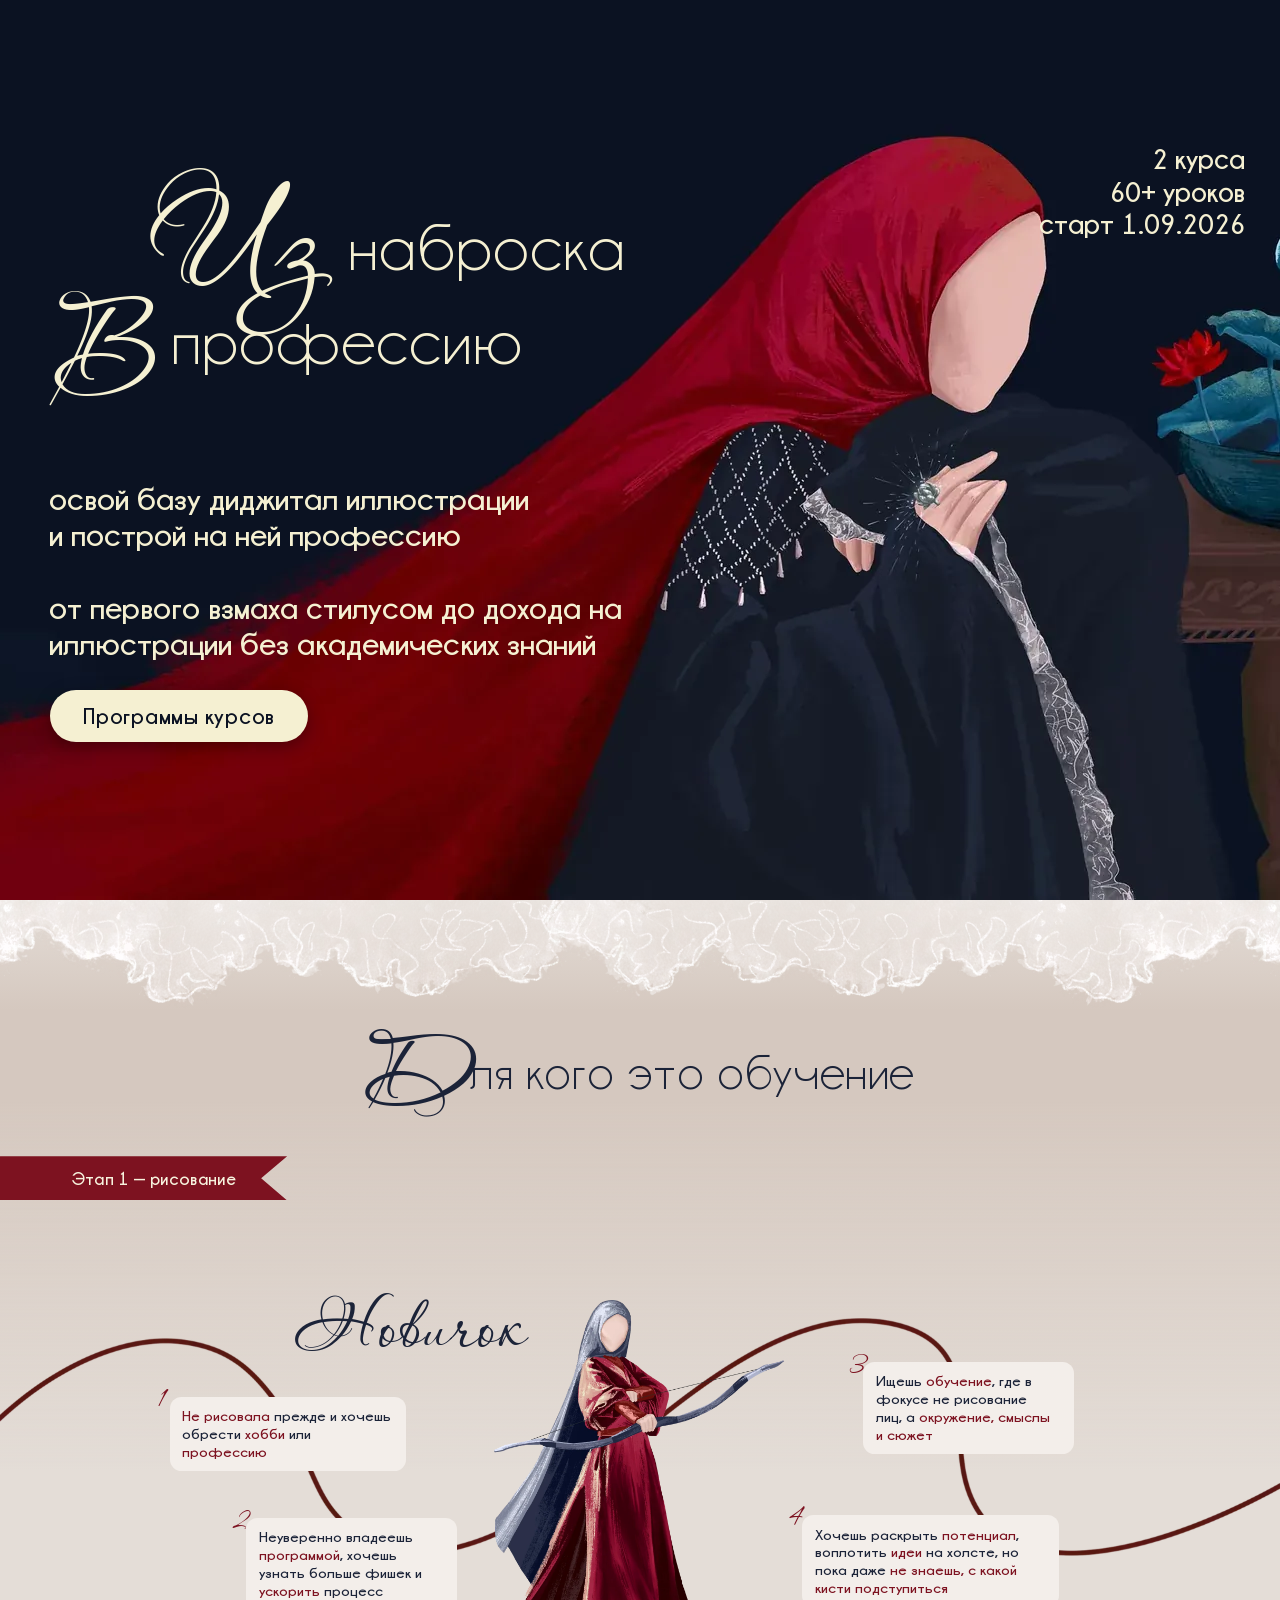
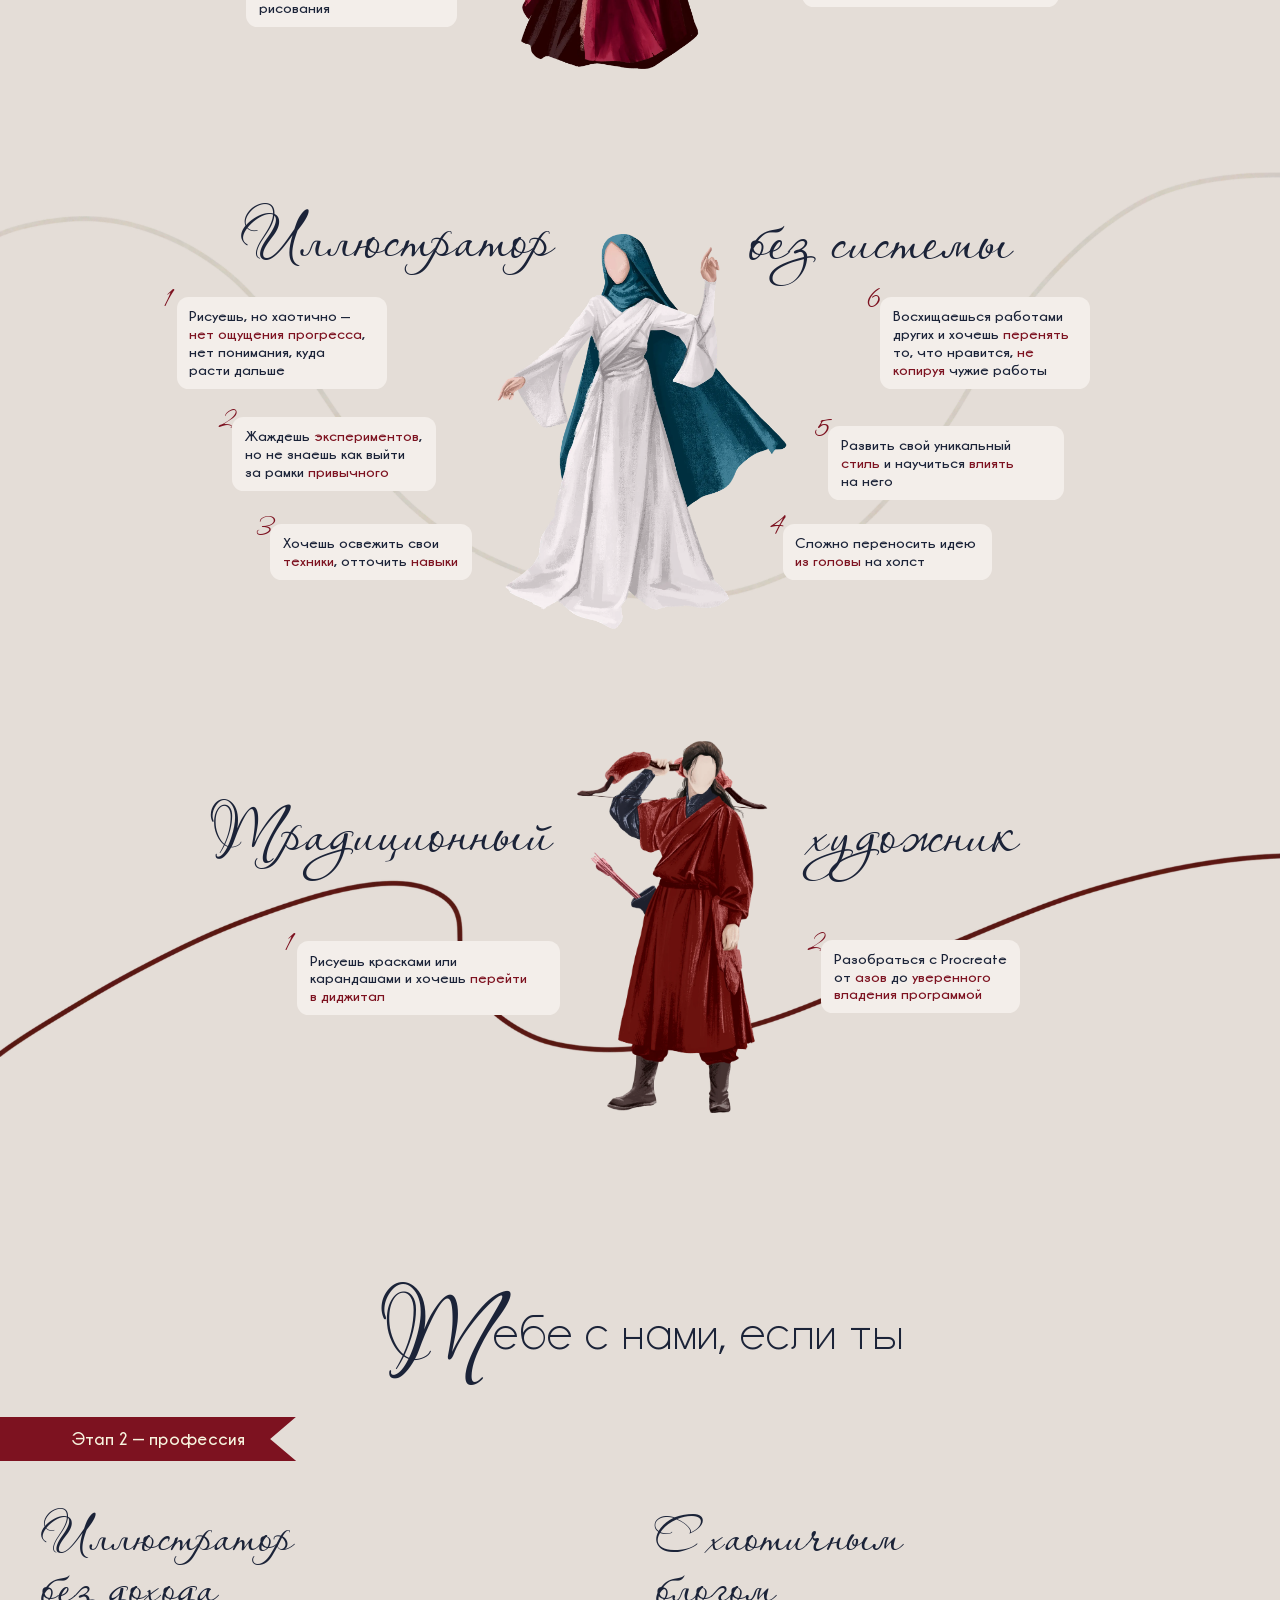
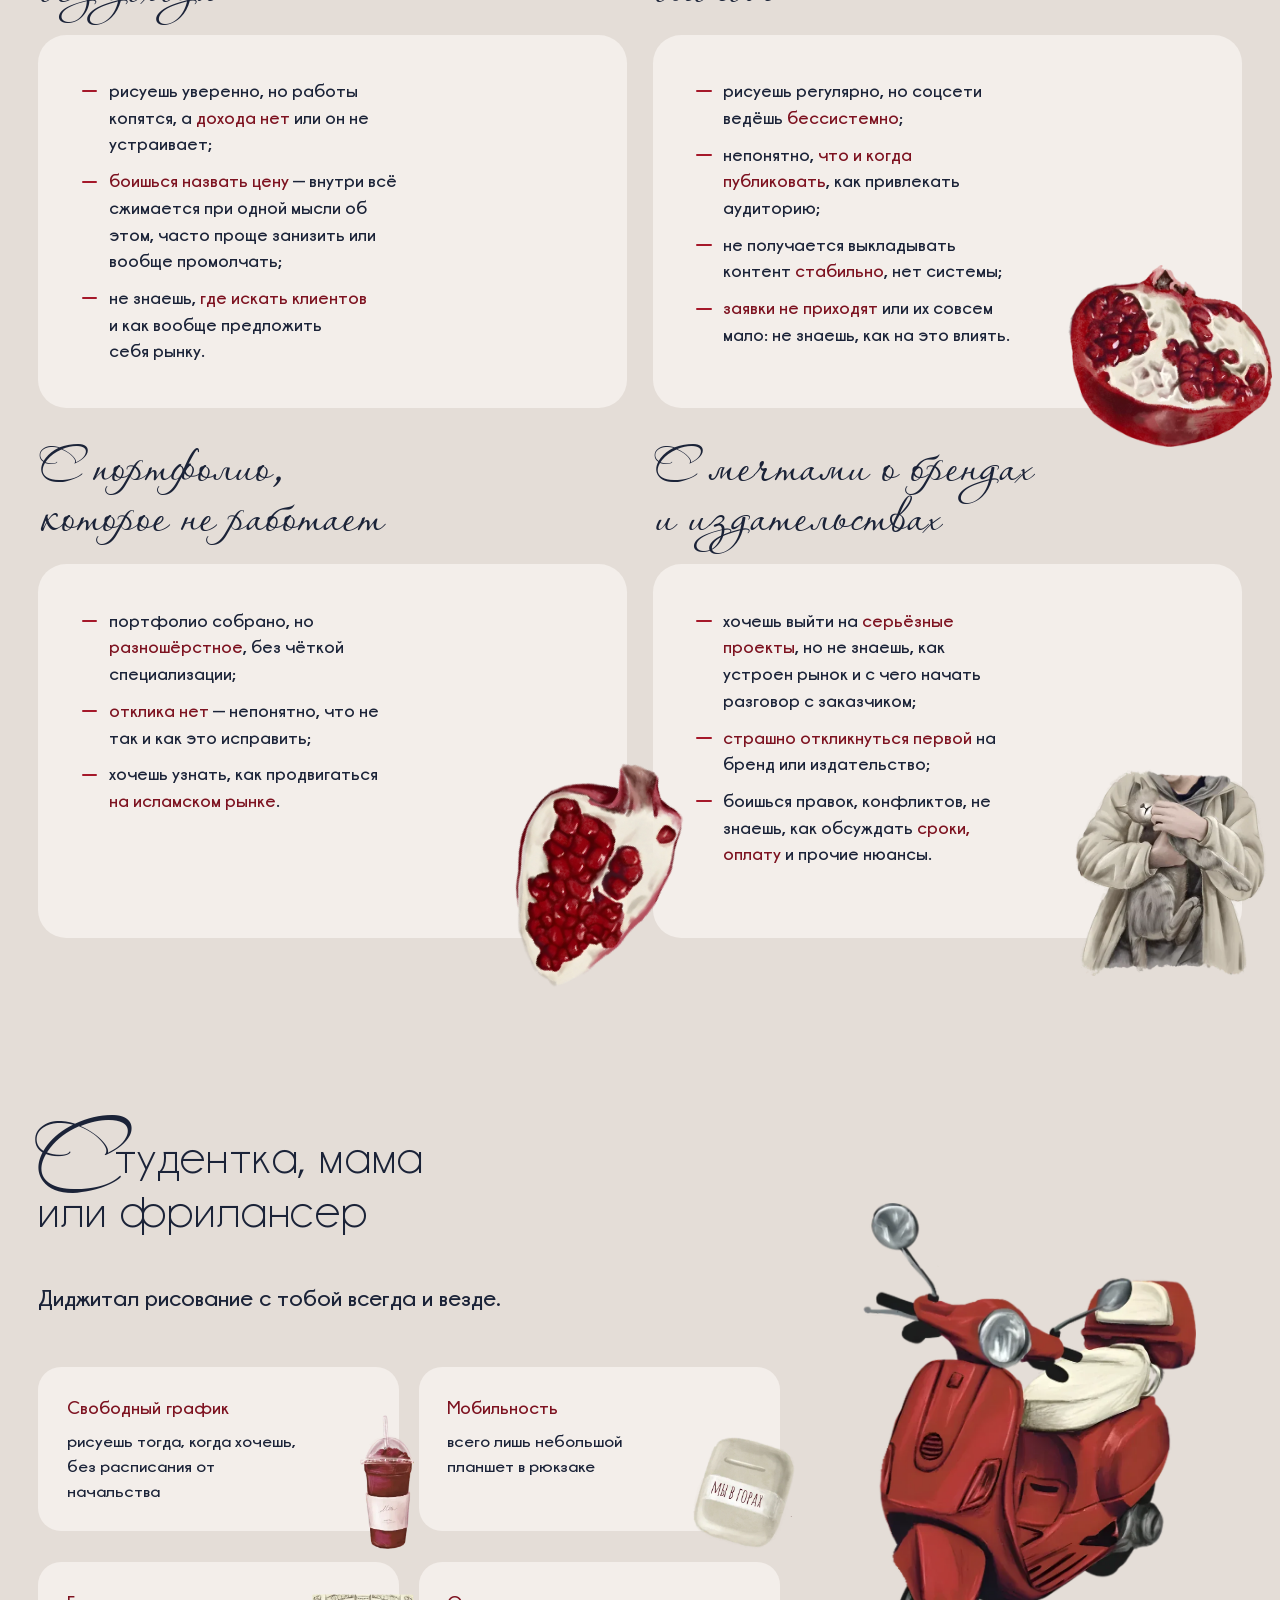
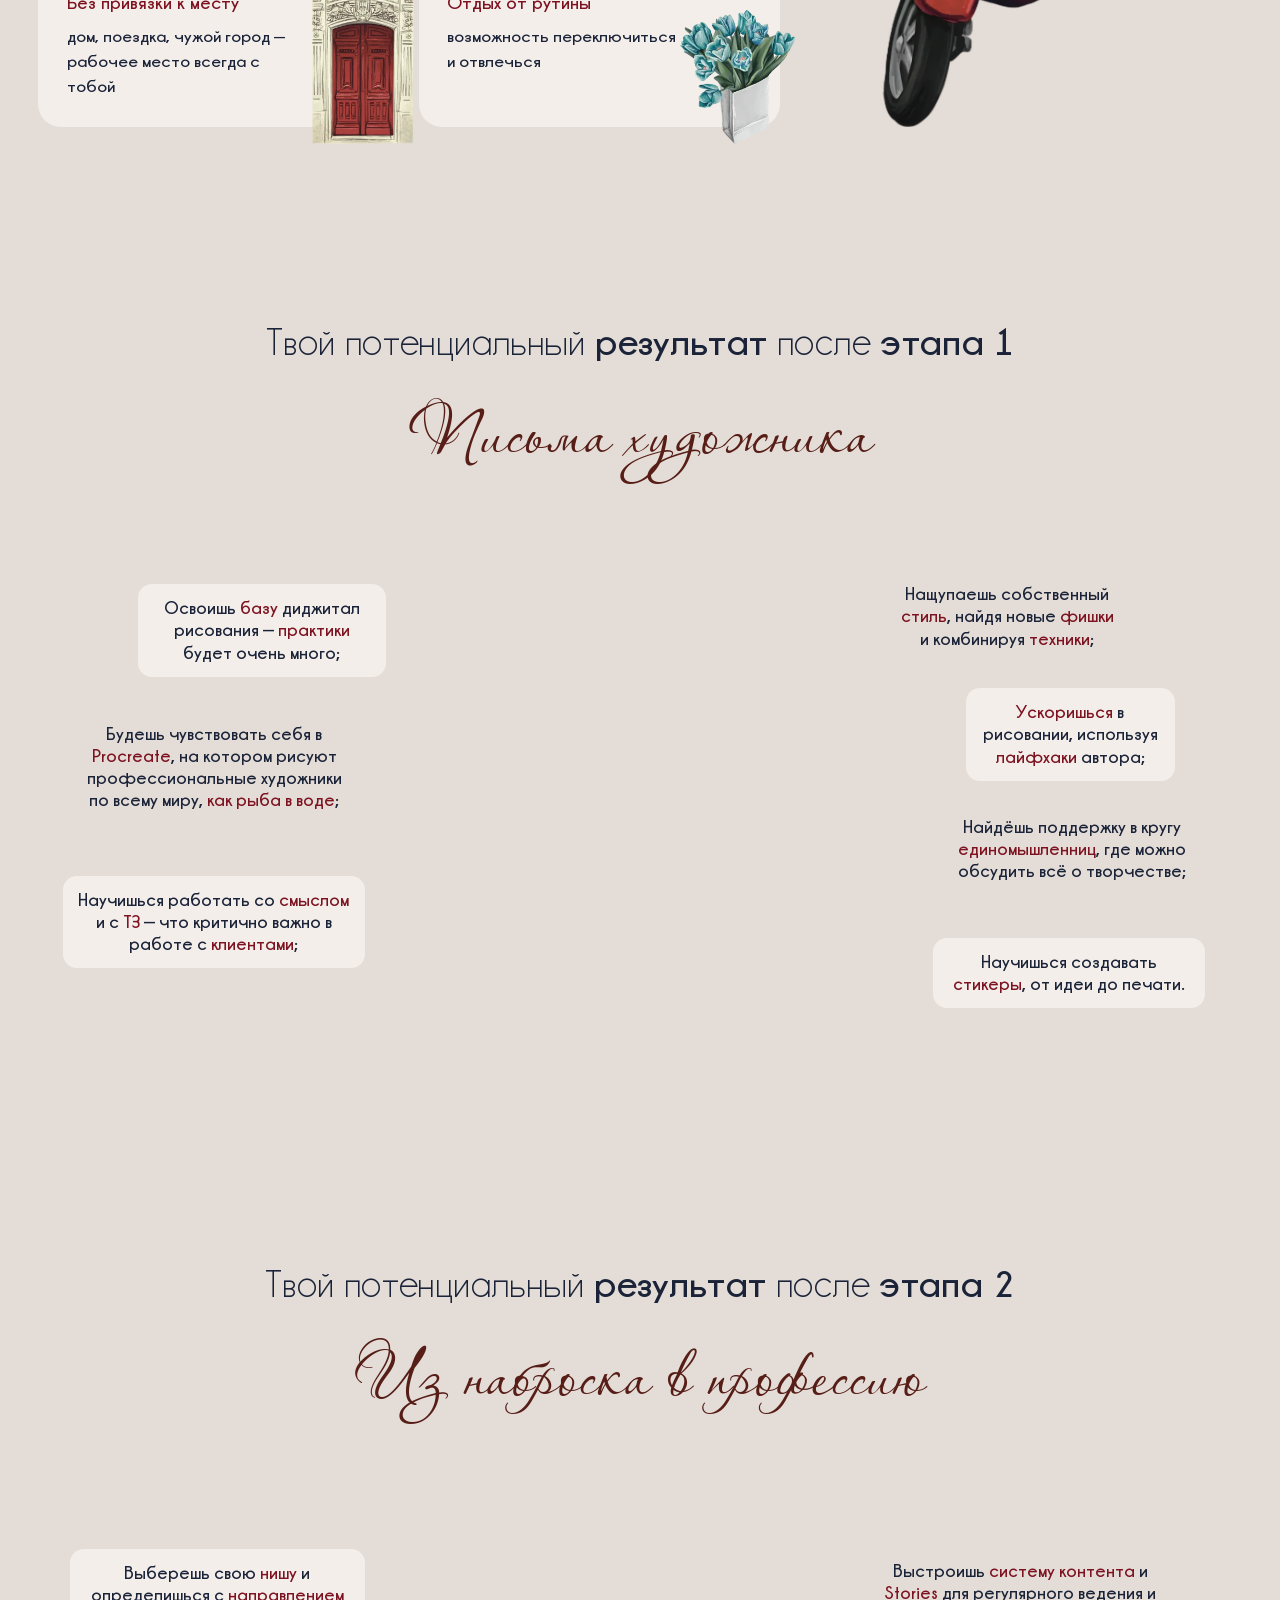
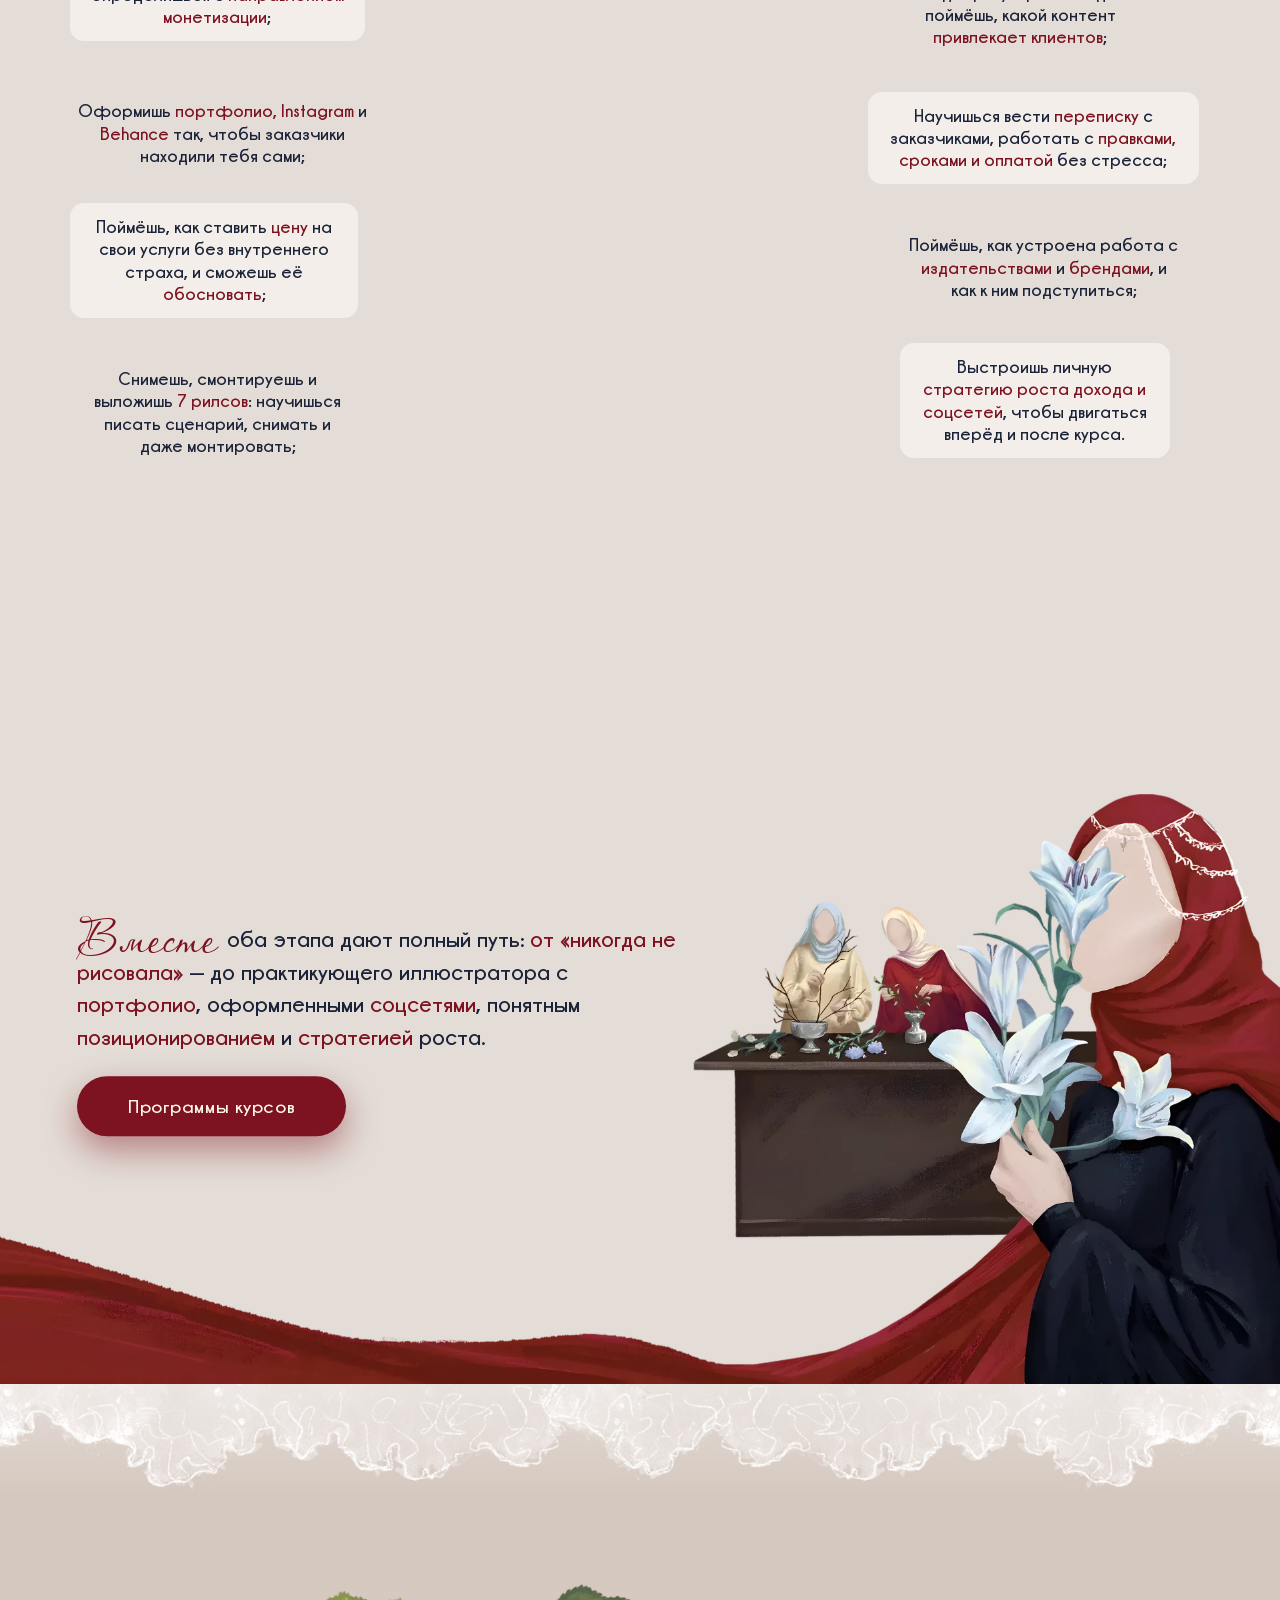
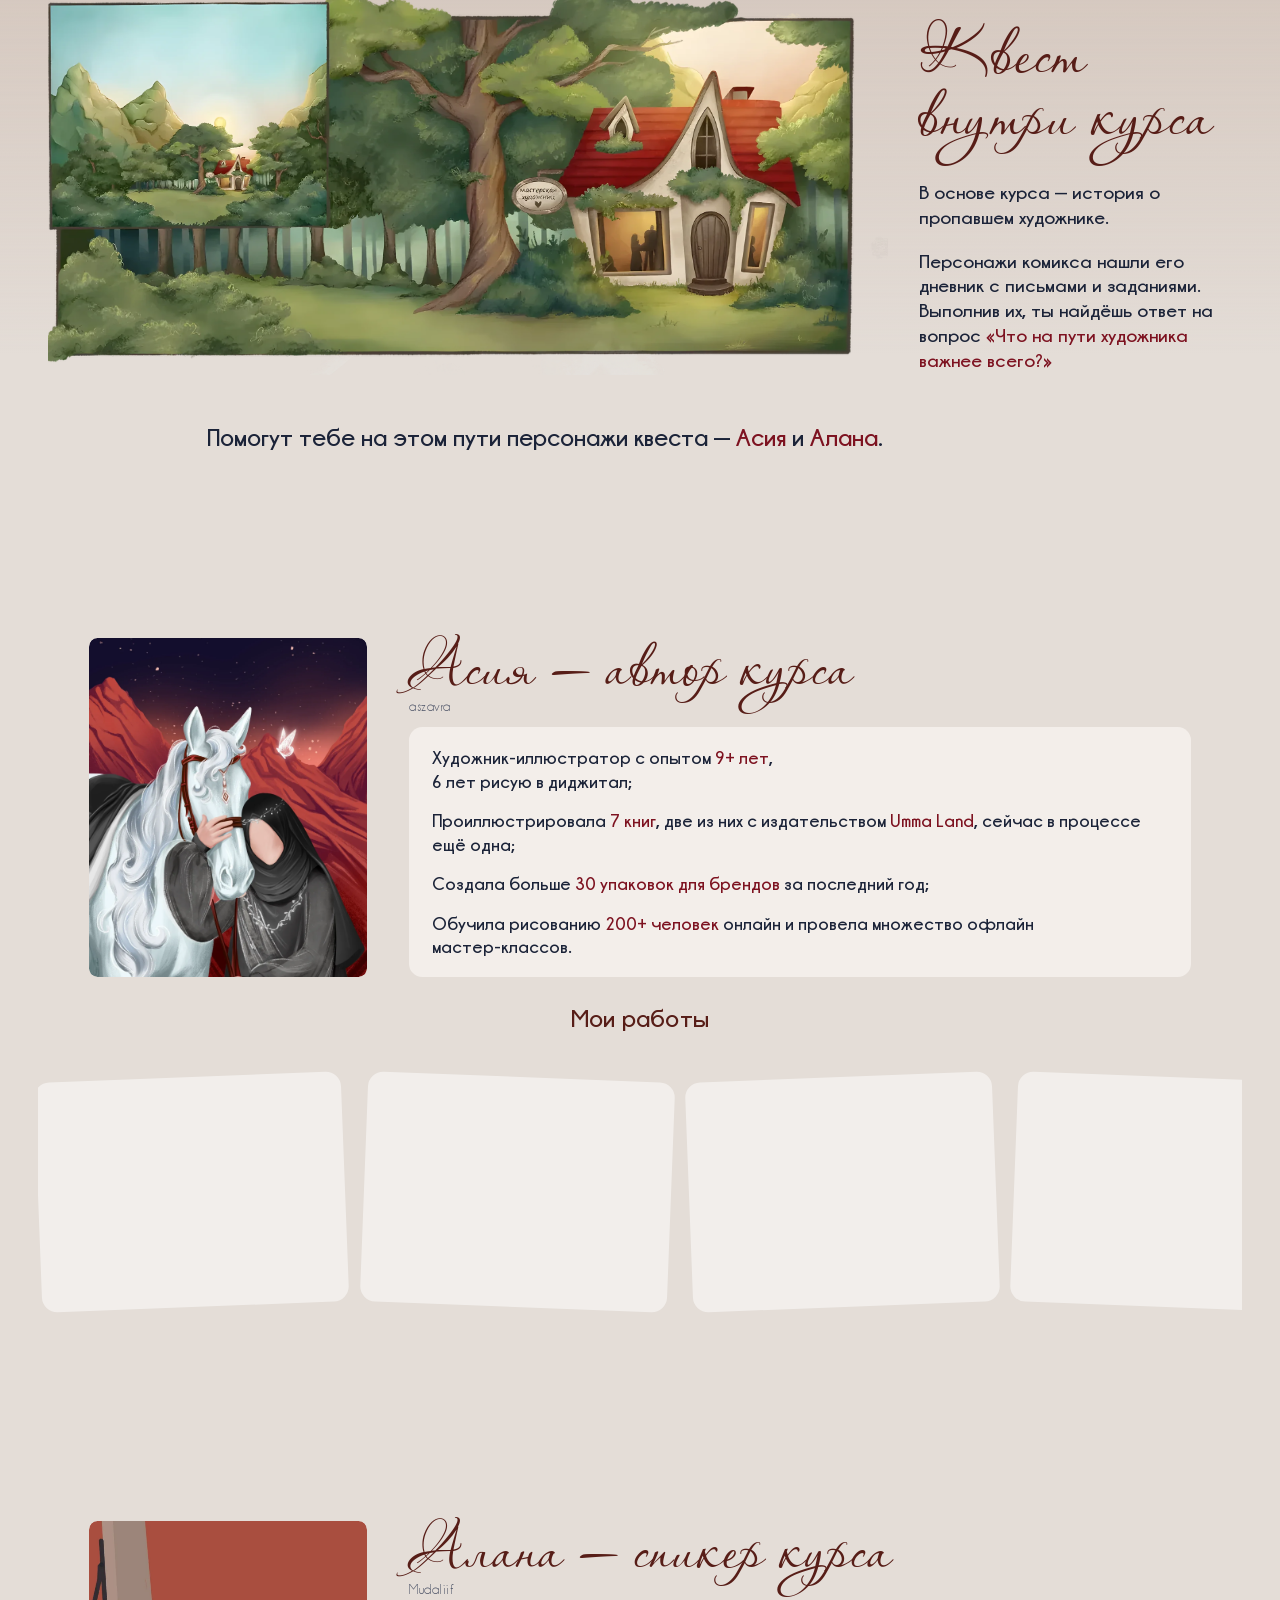
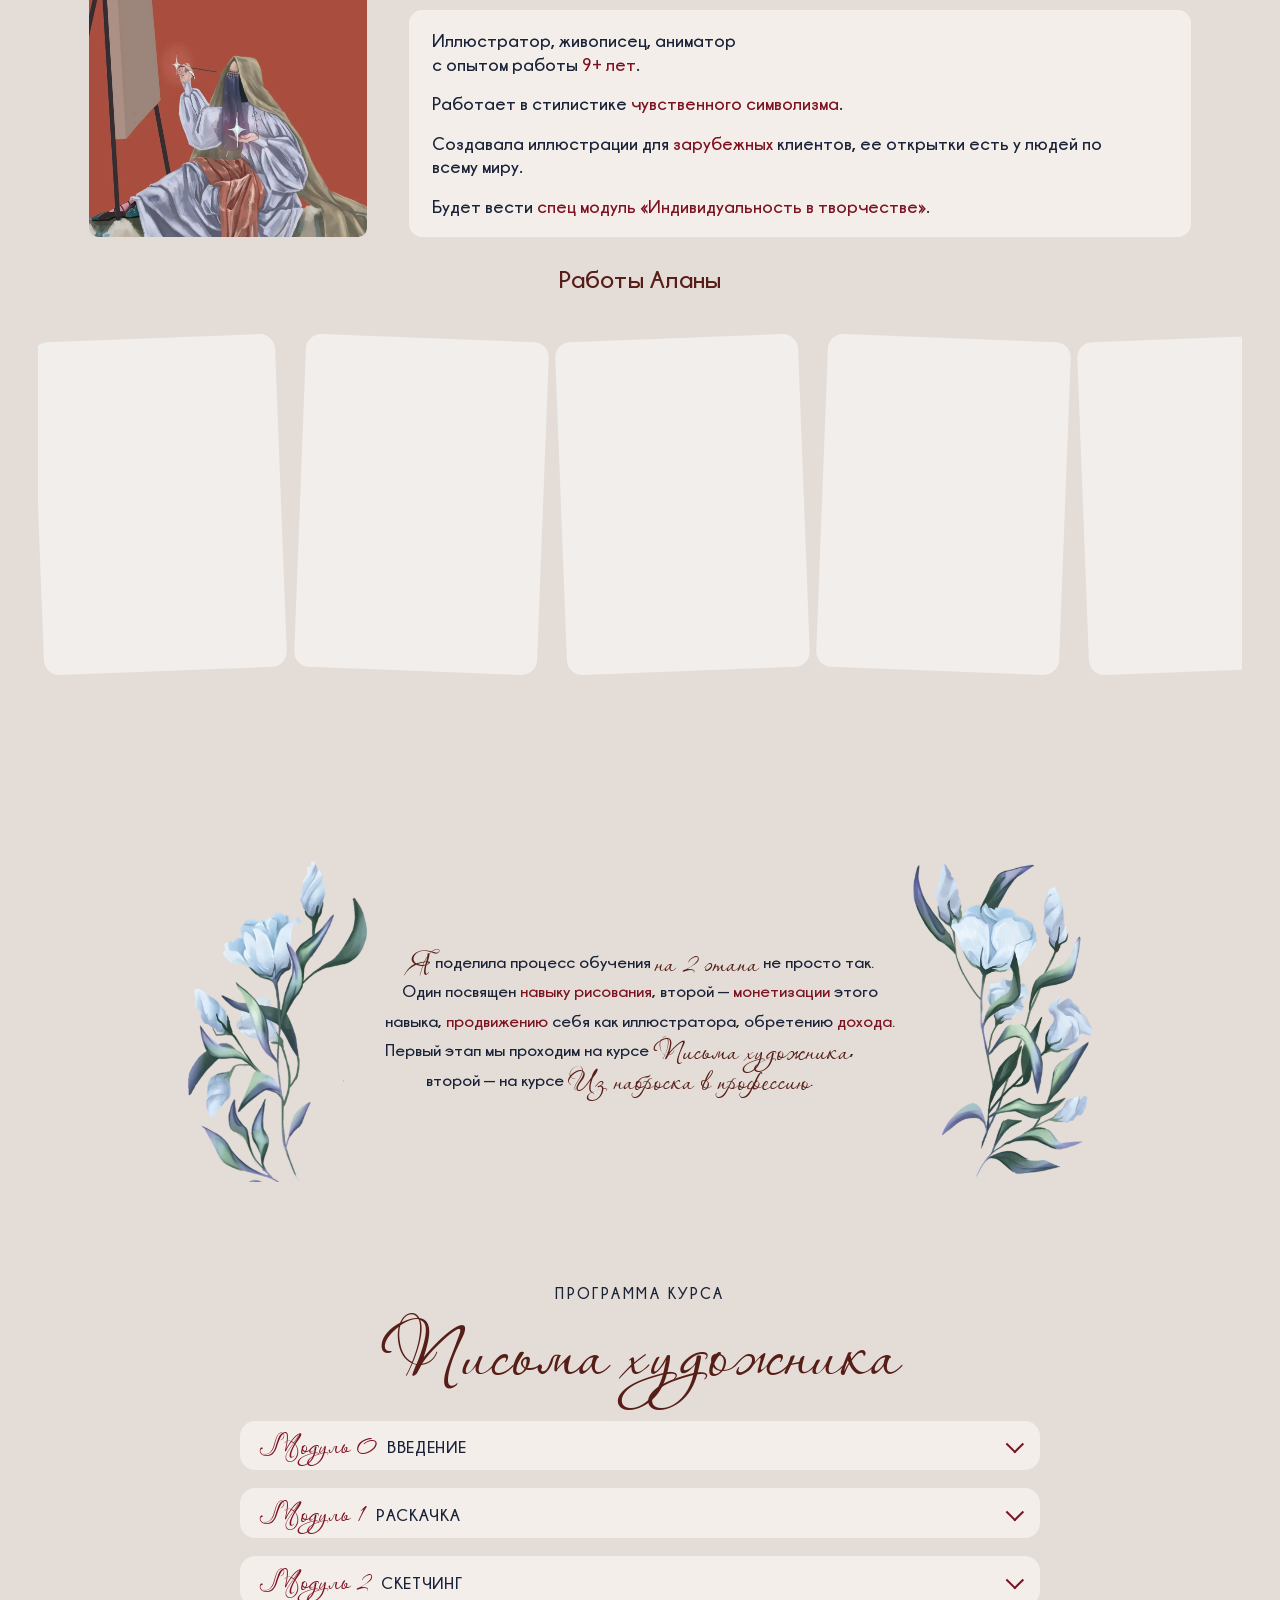
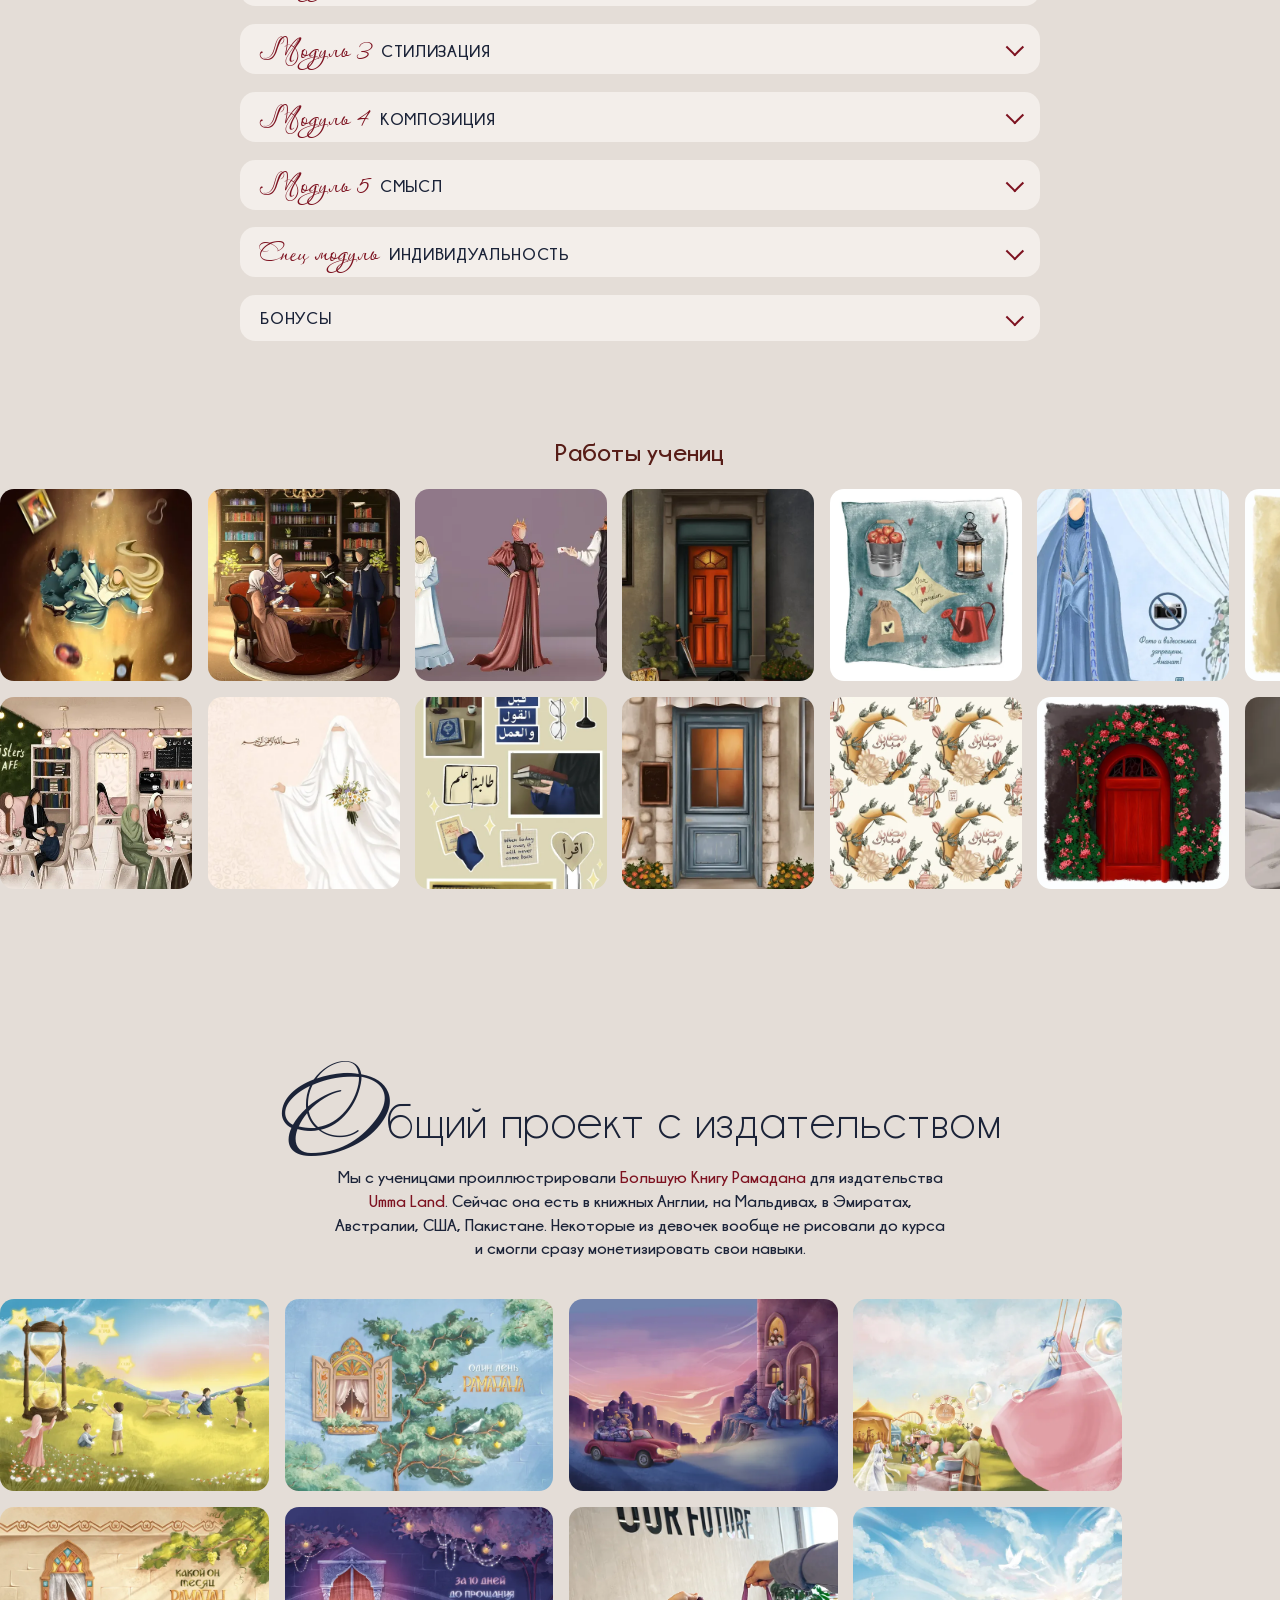
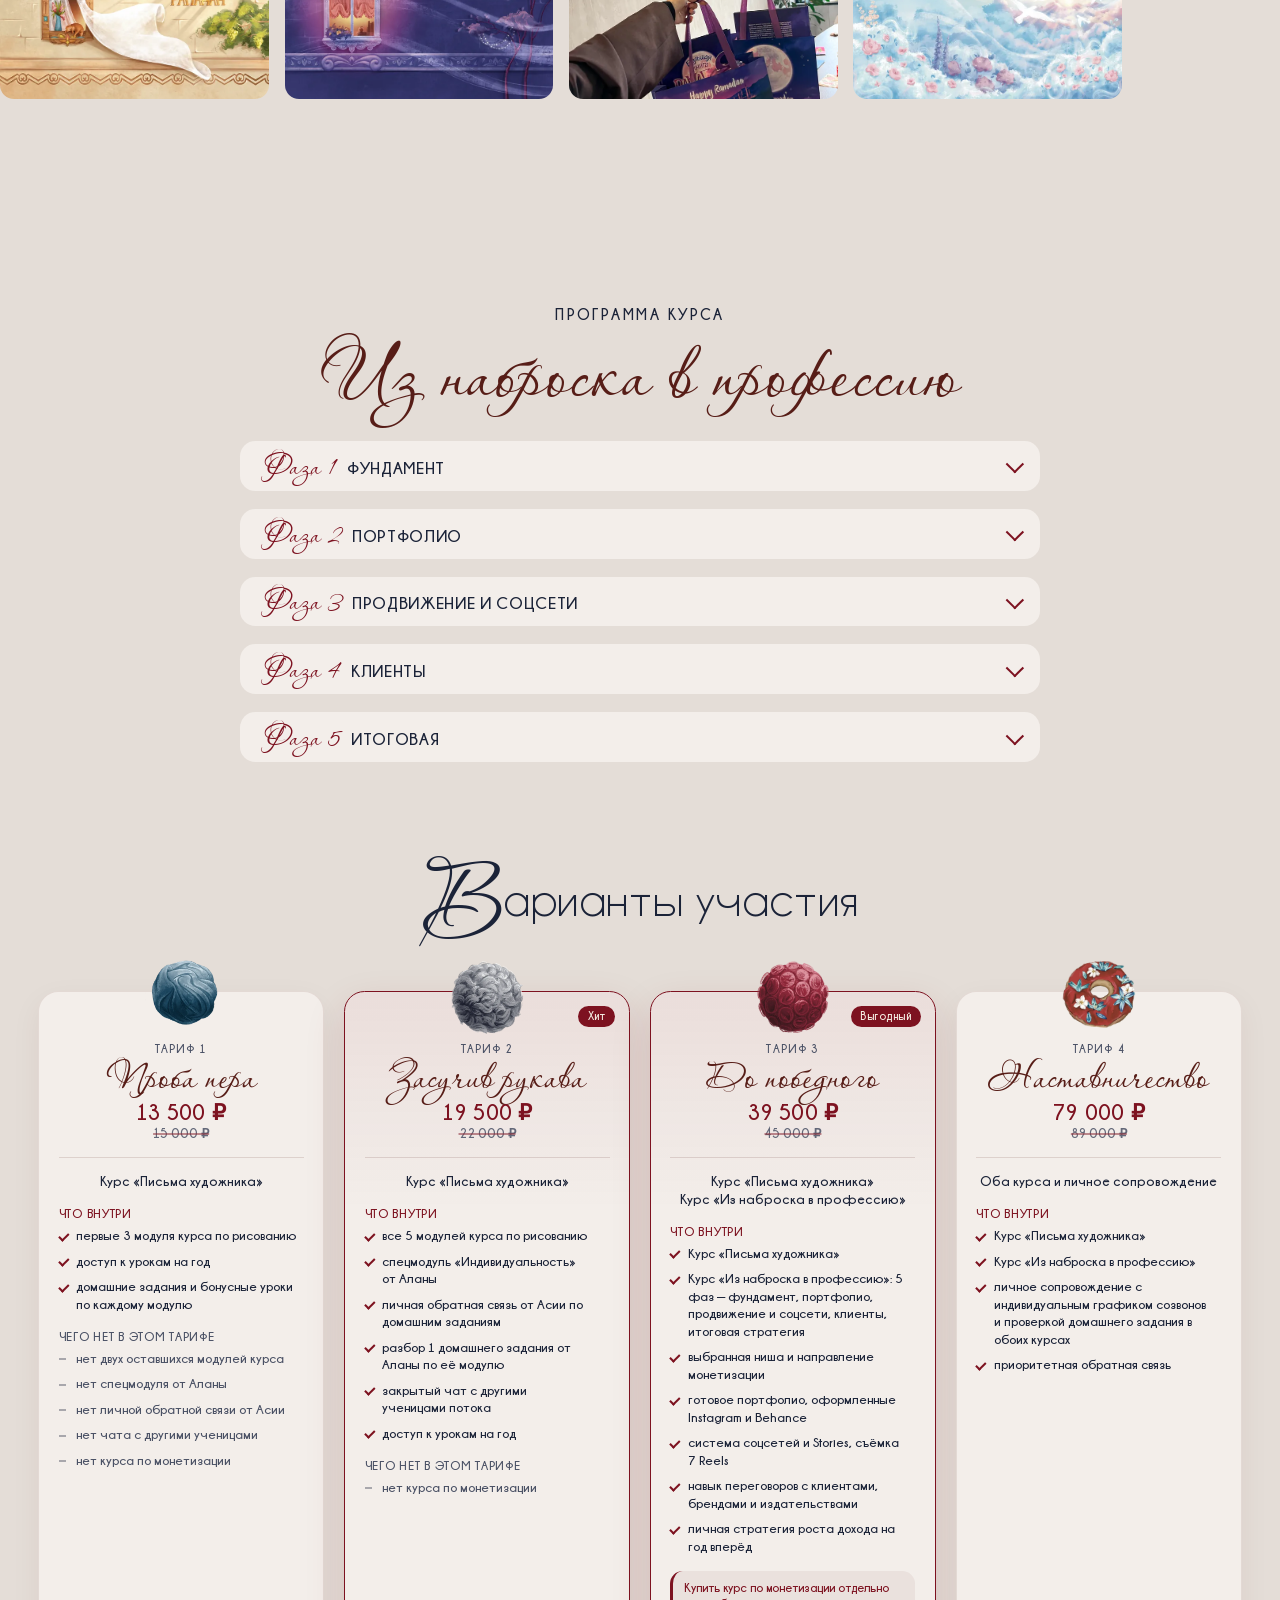
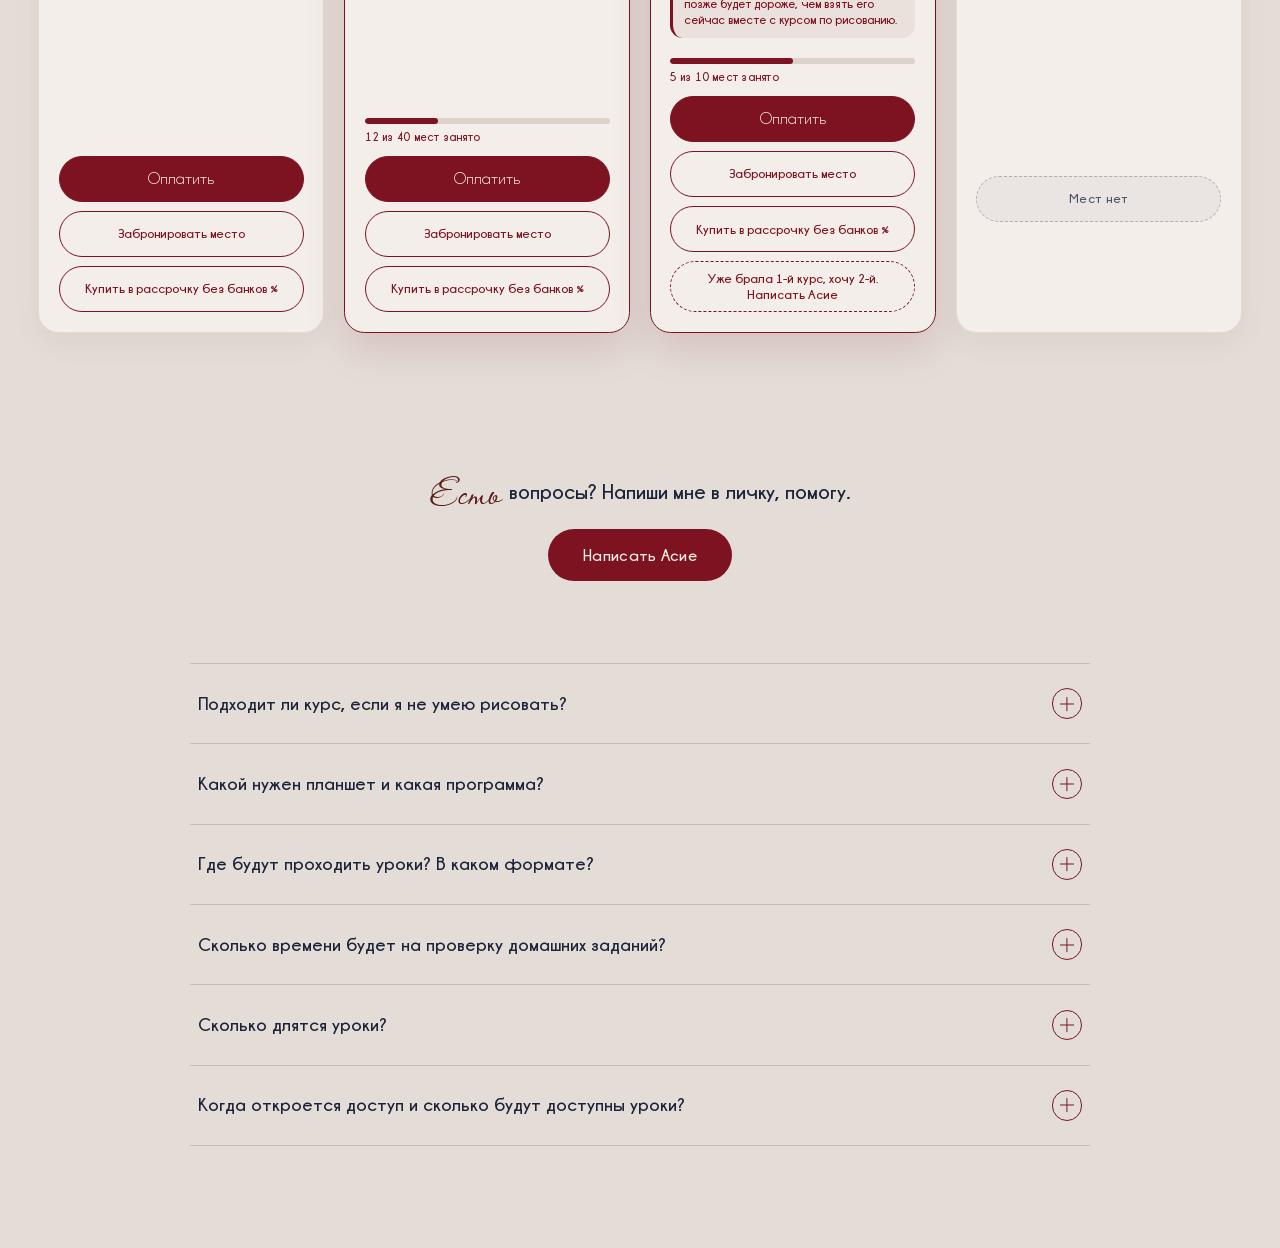
==== commit 711e67de: "Мета-теги главной под домен aszavra.art" ====
--- a/index.html
+++ b/index.html
@@ -5,13 +5,13 @@
 <meta name="viewport" content="width=device-width, initial-scale=1">
 <title>Из наброска в профессию — курс по диджитал-иллюстрации</title>
 <meta name="description" content="Освой базу диджитал-иллюстрации и построй на ней профессию: от первого взмаха стилусом до дохода на иллюстрации без академических знаний.">
-<link rel="canonical" href="https://thereallandlord.github.io/nabroska/">
+<link rel="canonical" href="https://aszavra.art/">
 
 <meta property="og:type" content="website">
 <meta property="og:title" content="Из наброска в профессию — курс по диджитал-иллюстрации">
 <meta property="og:description" content="Освой базу диджитал-иллюстрации и построй на ней профессию: от первого взмаха стилусом до дохода на иллюстрации без академических знаний.">
-<meta property="og:image" content="https://thereallandlord.github.io/nabroska/img/hero-1600.jpg">
-<meta property="og:url" content="https://thereallandlord.github.io/nabroska/">
+<meta property="og:image" content="https://aszavra.art/img/hero-1600.jpg">
+<meta property="og:url" content="https://aszavra.art/">
 <meta name="twitter:card" content="summary_large_image">
 
 <link rel="icon" type="image/png" sizes="32x32" href="favicon-32.png">
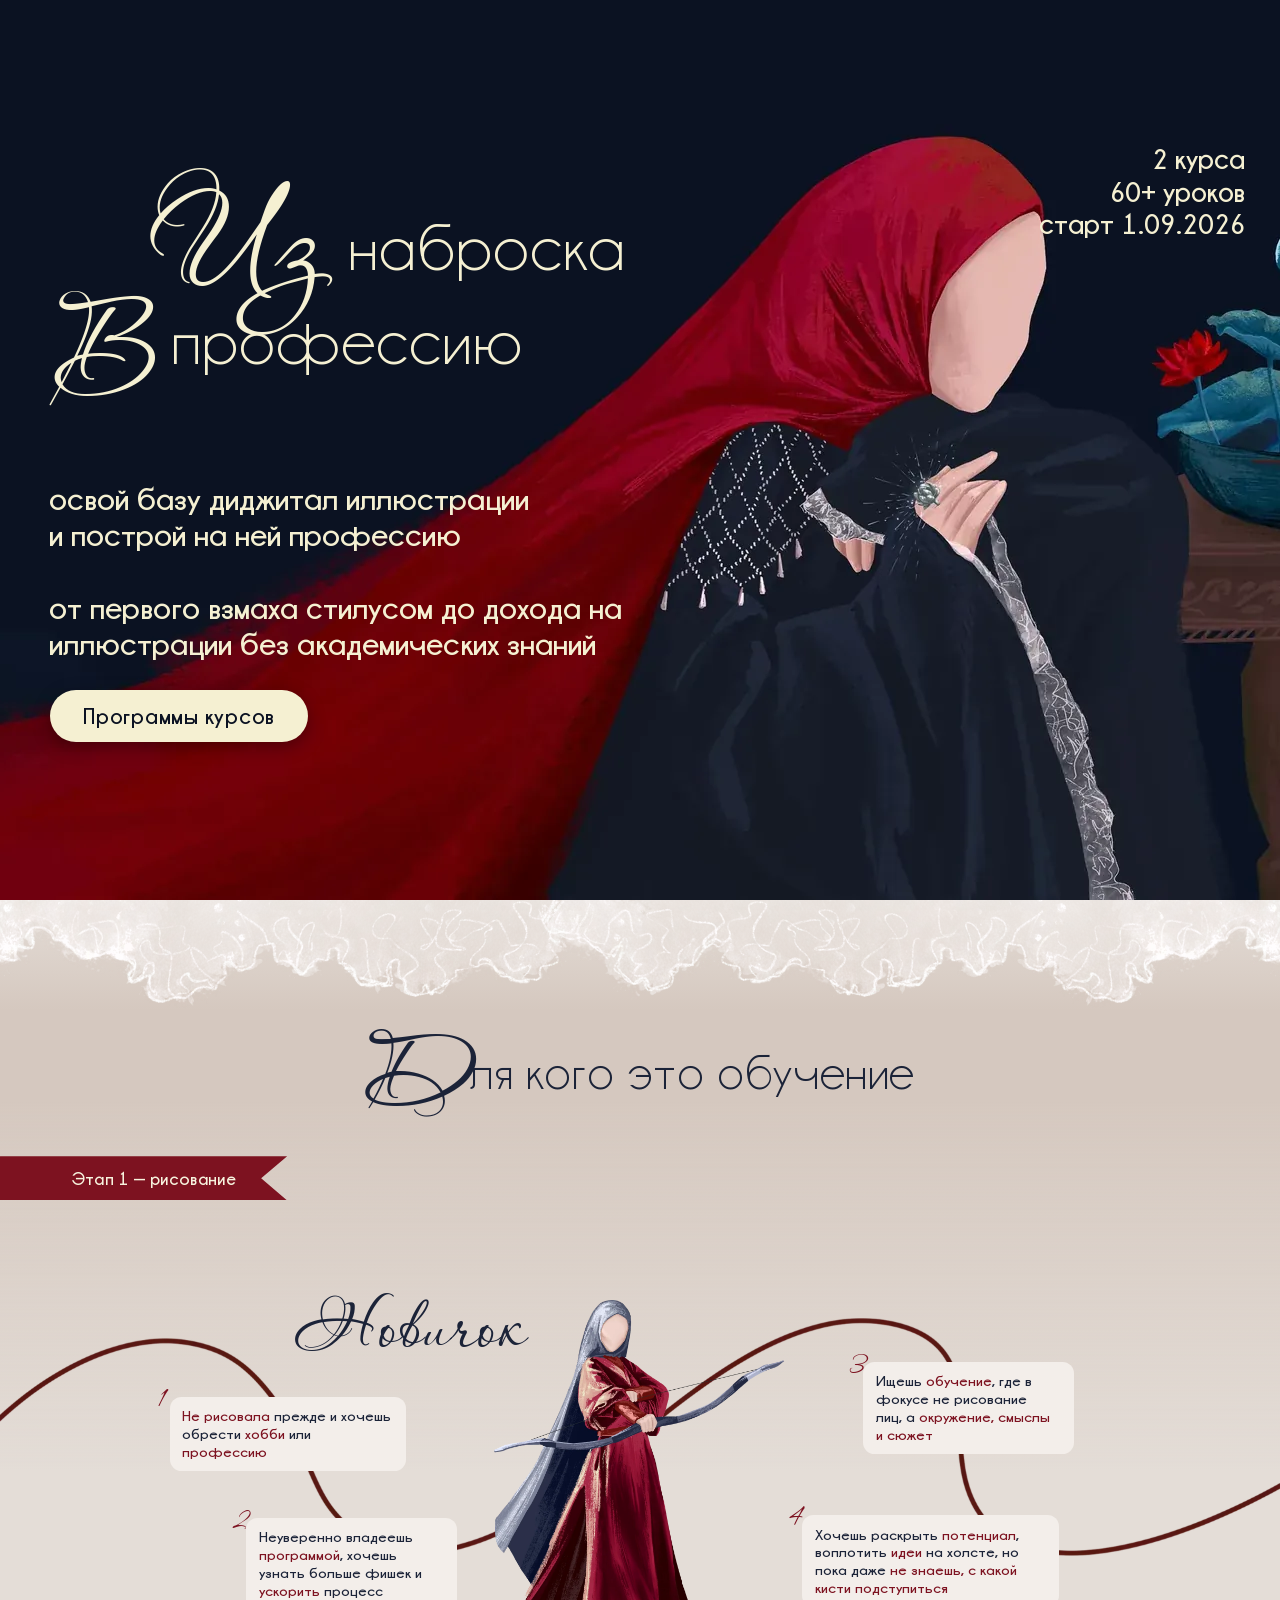
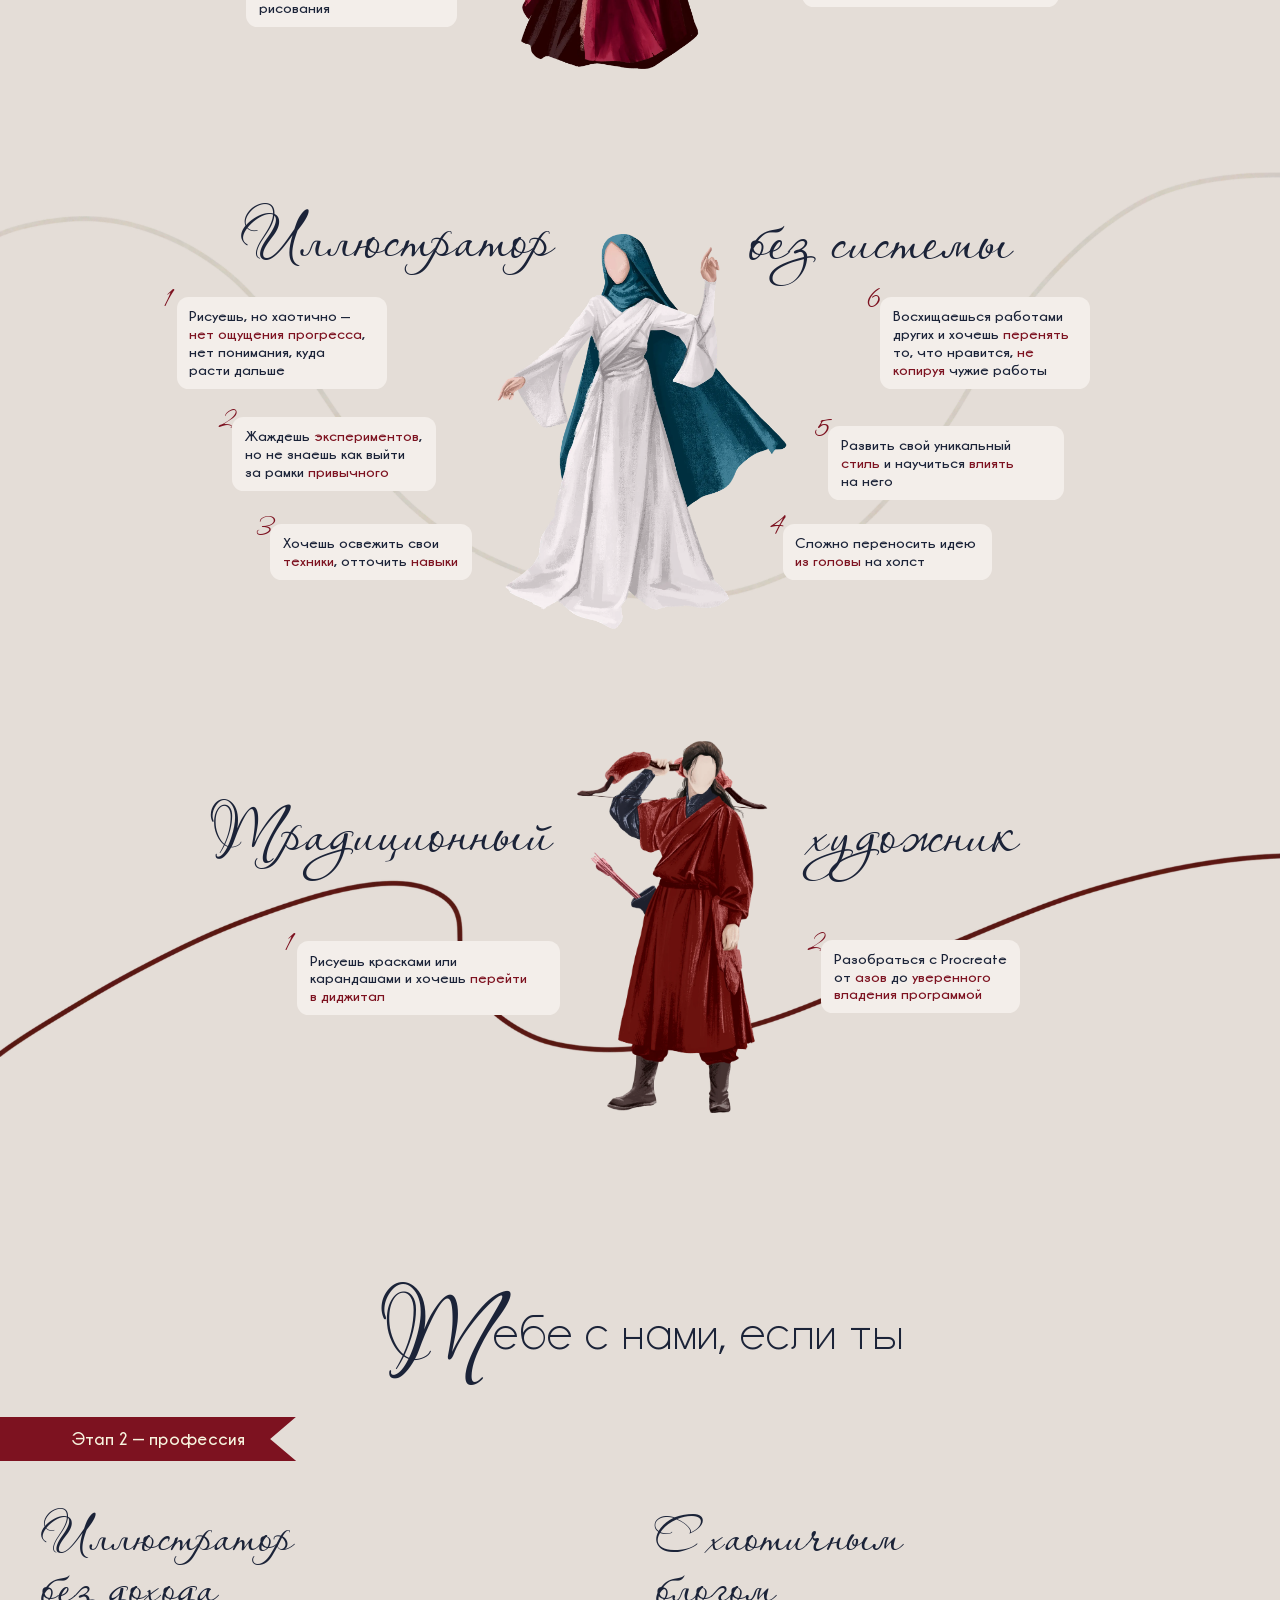
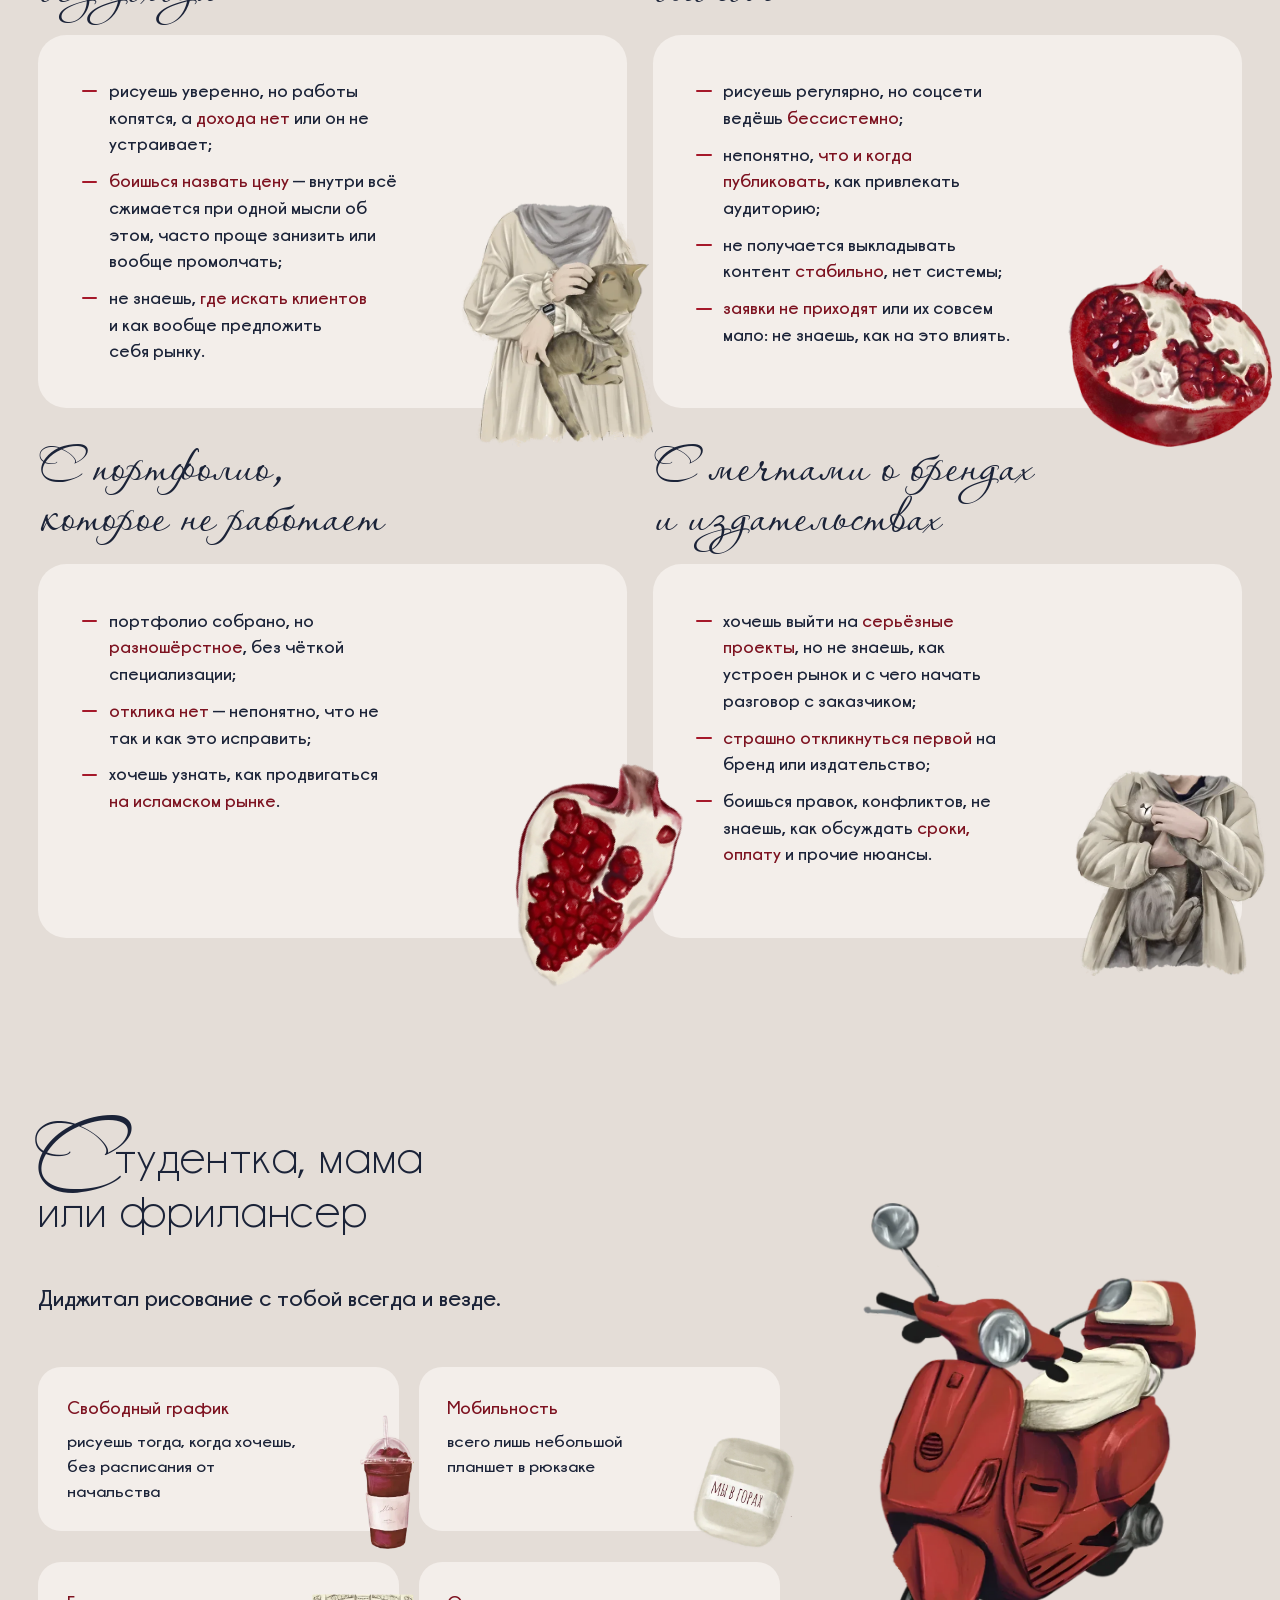
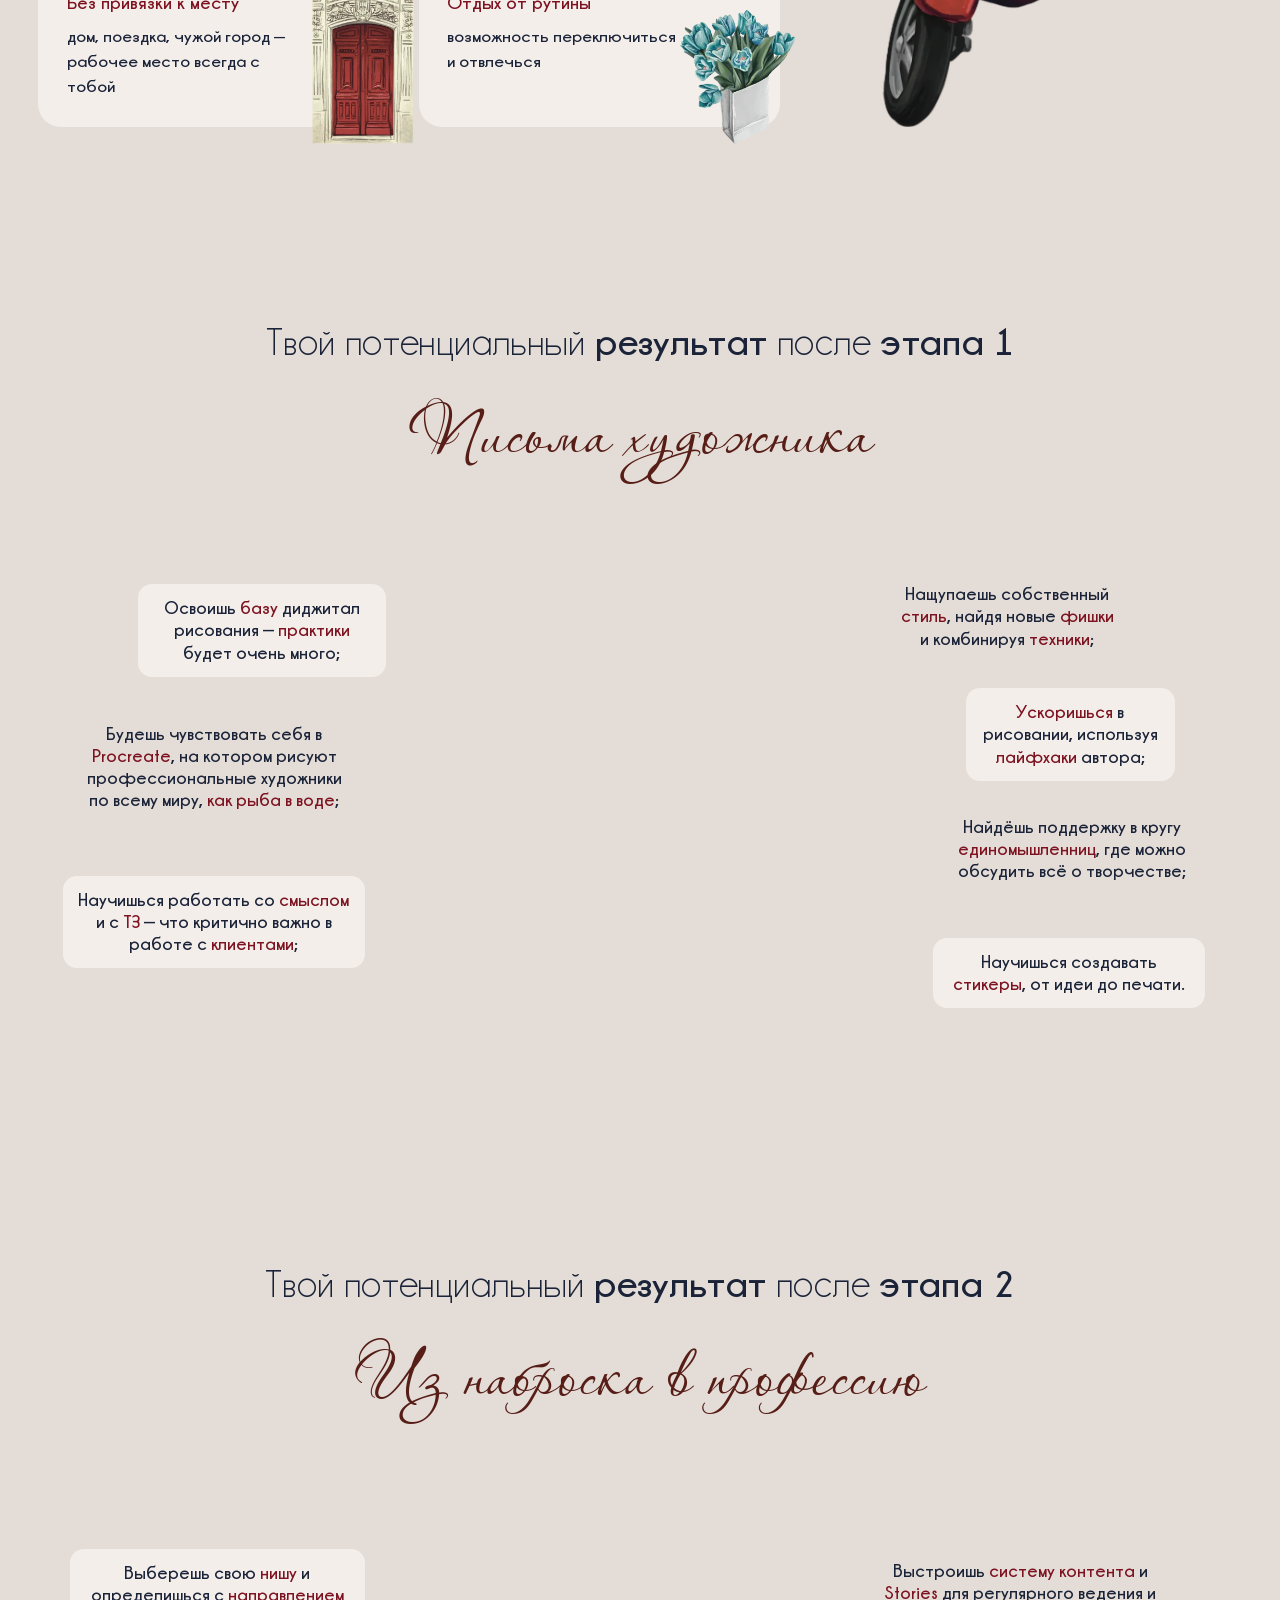
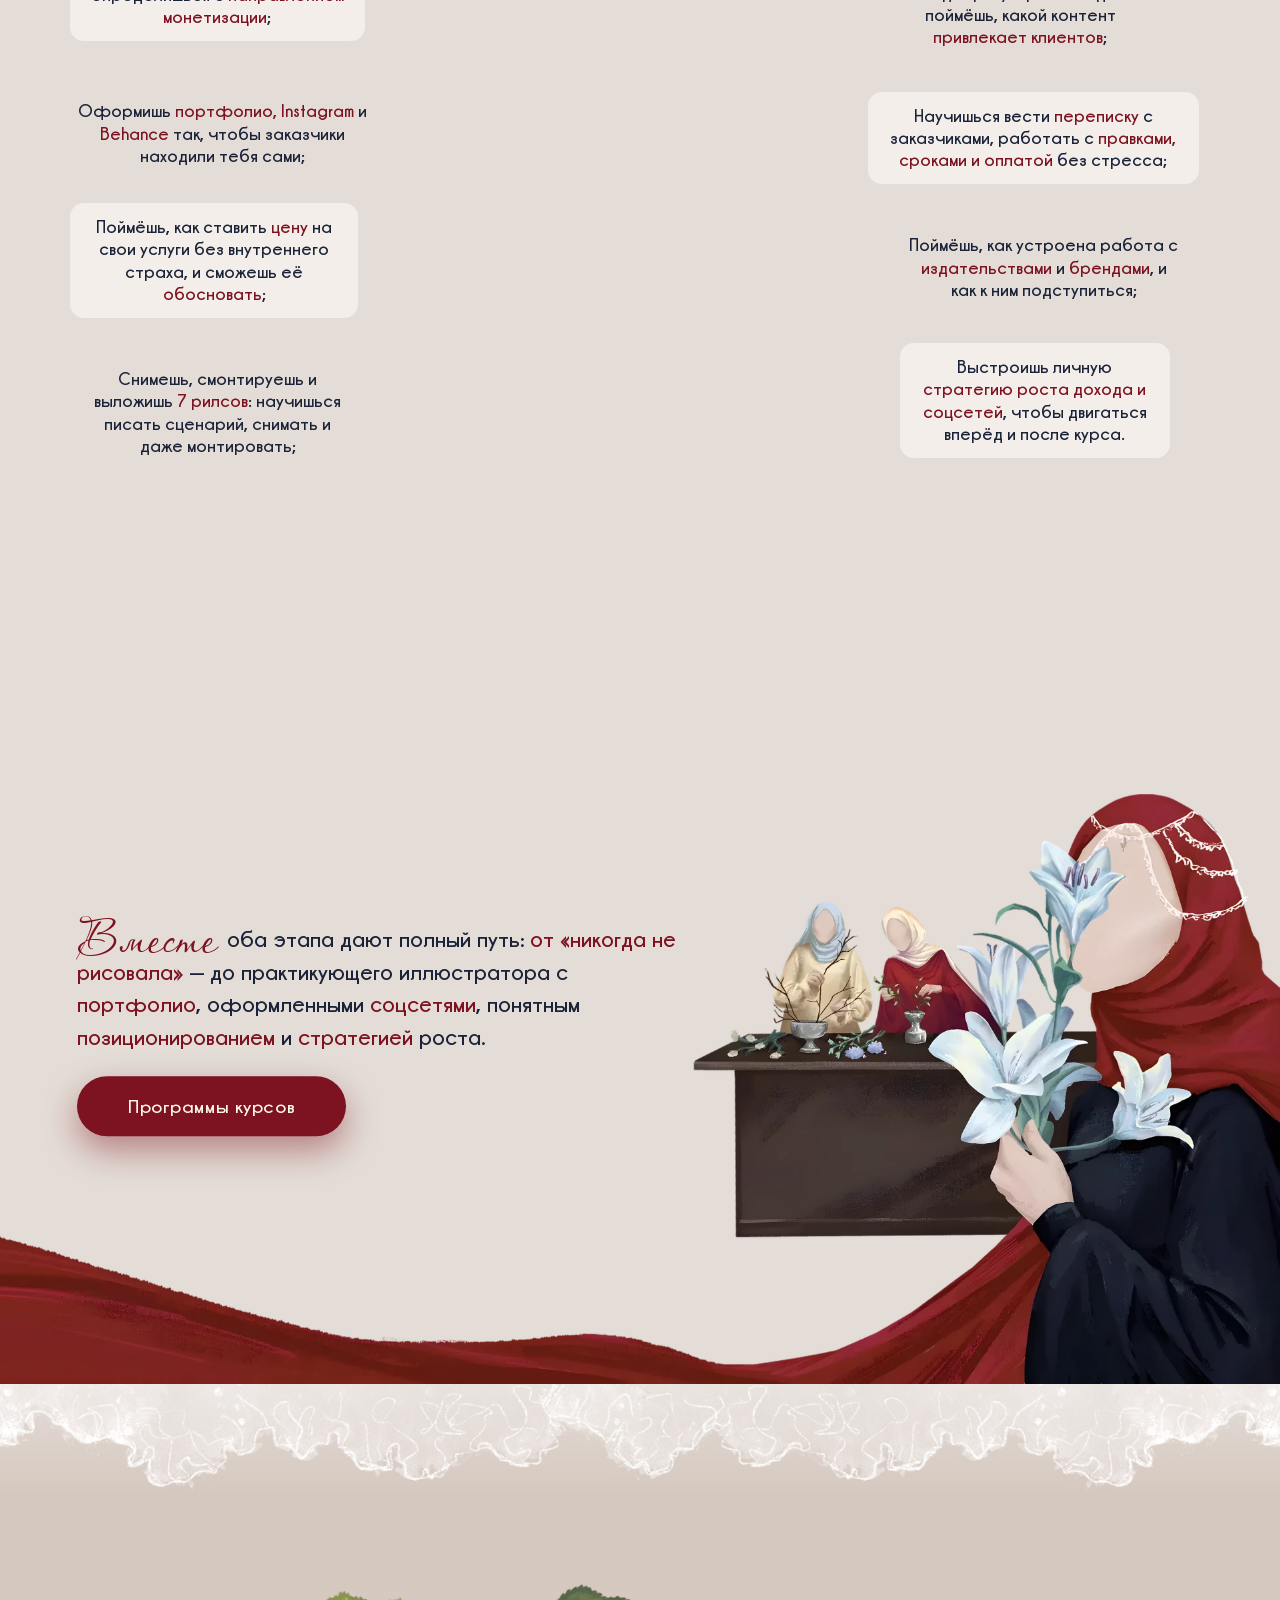
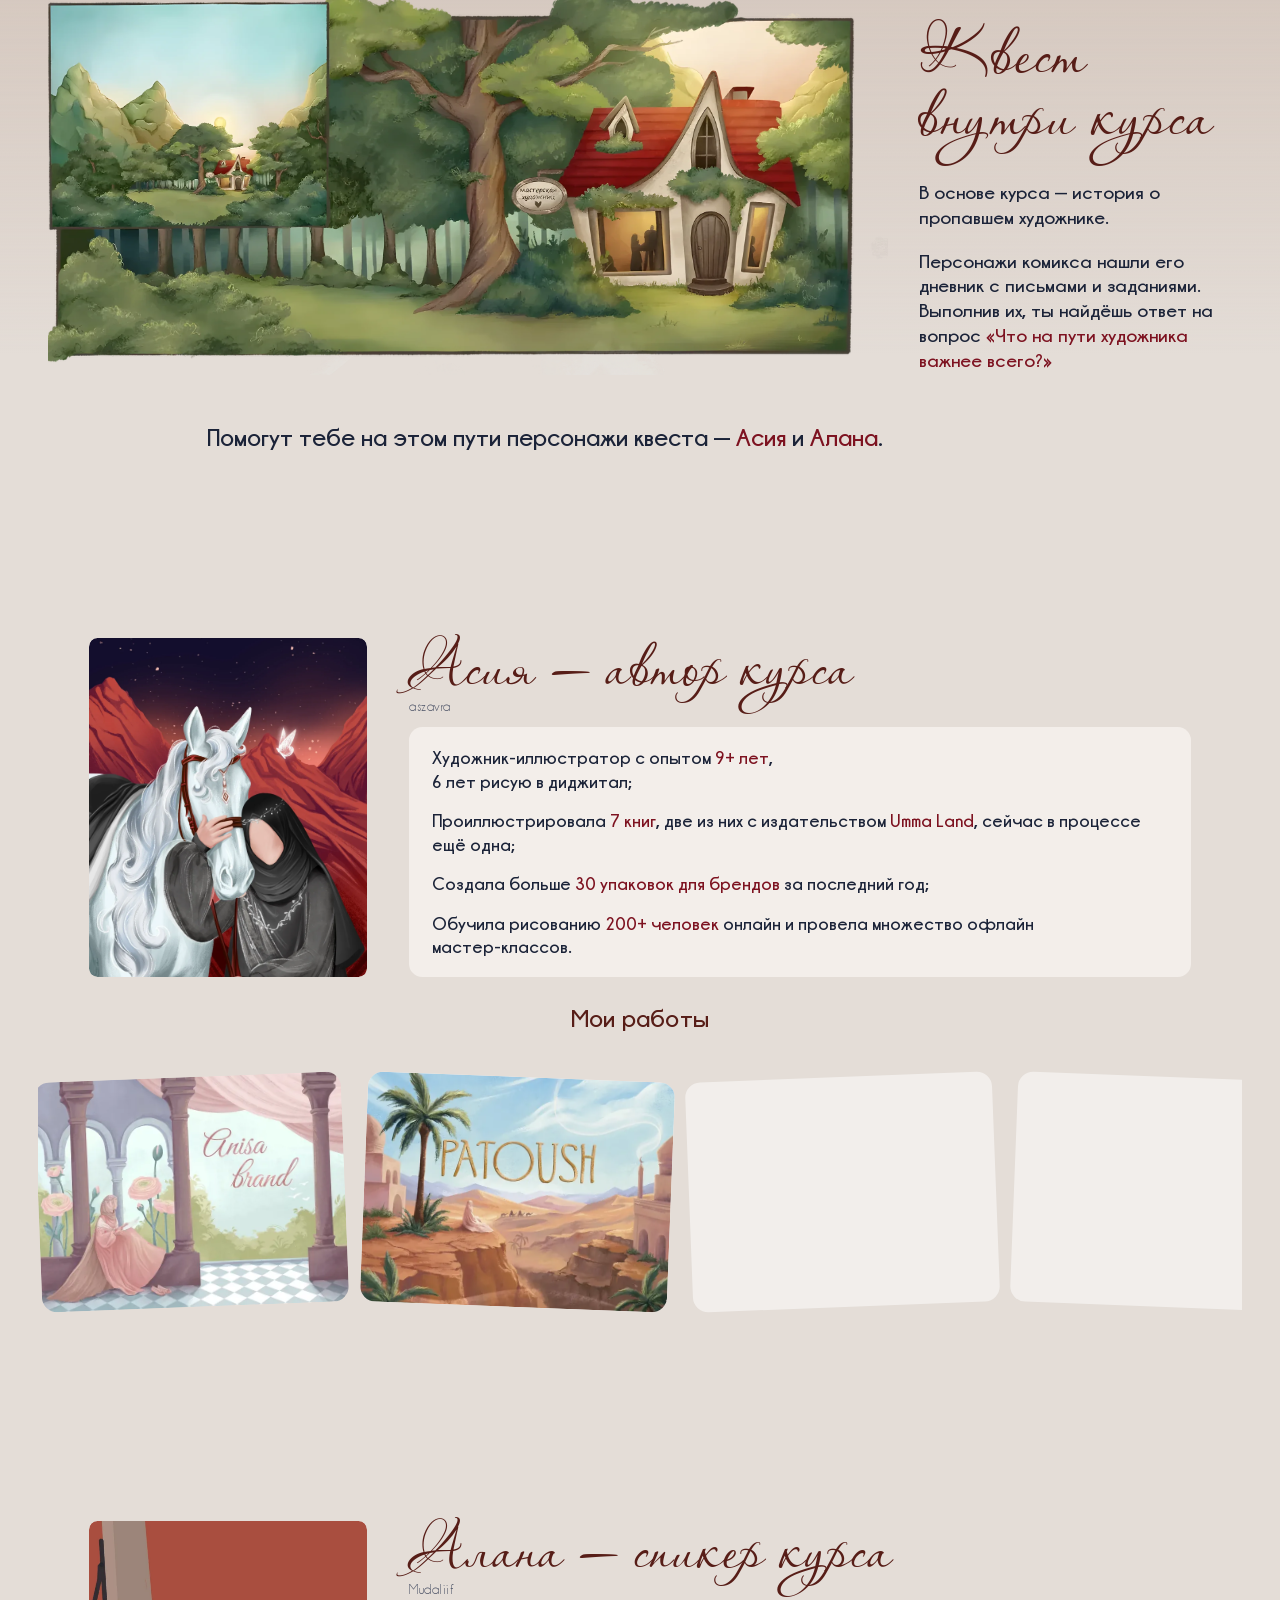
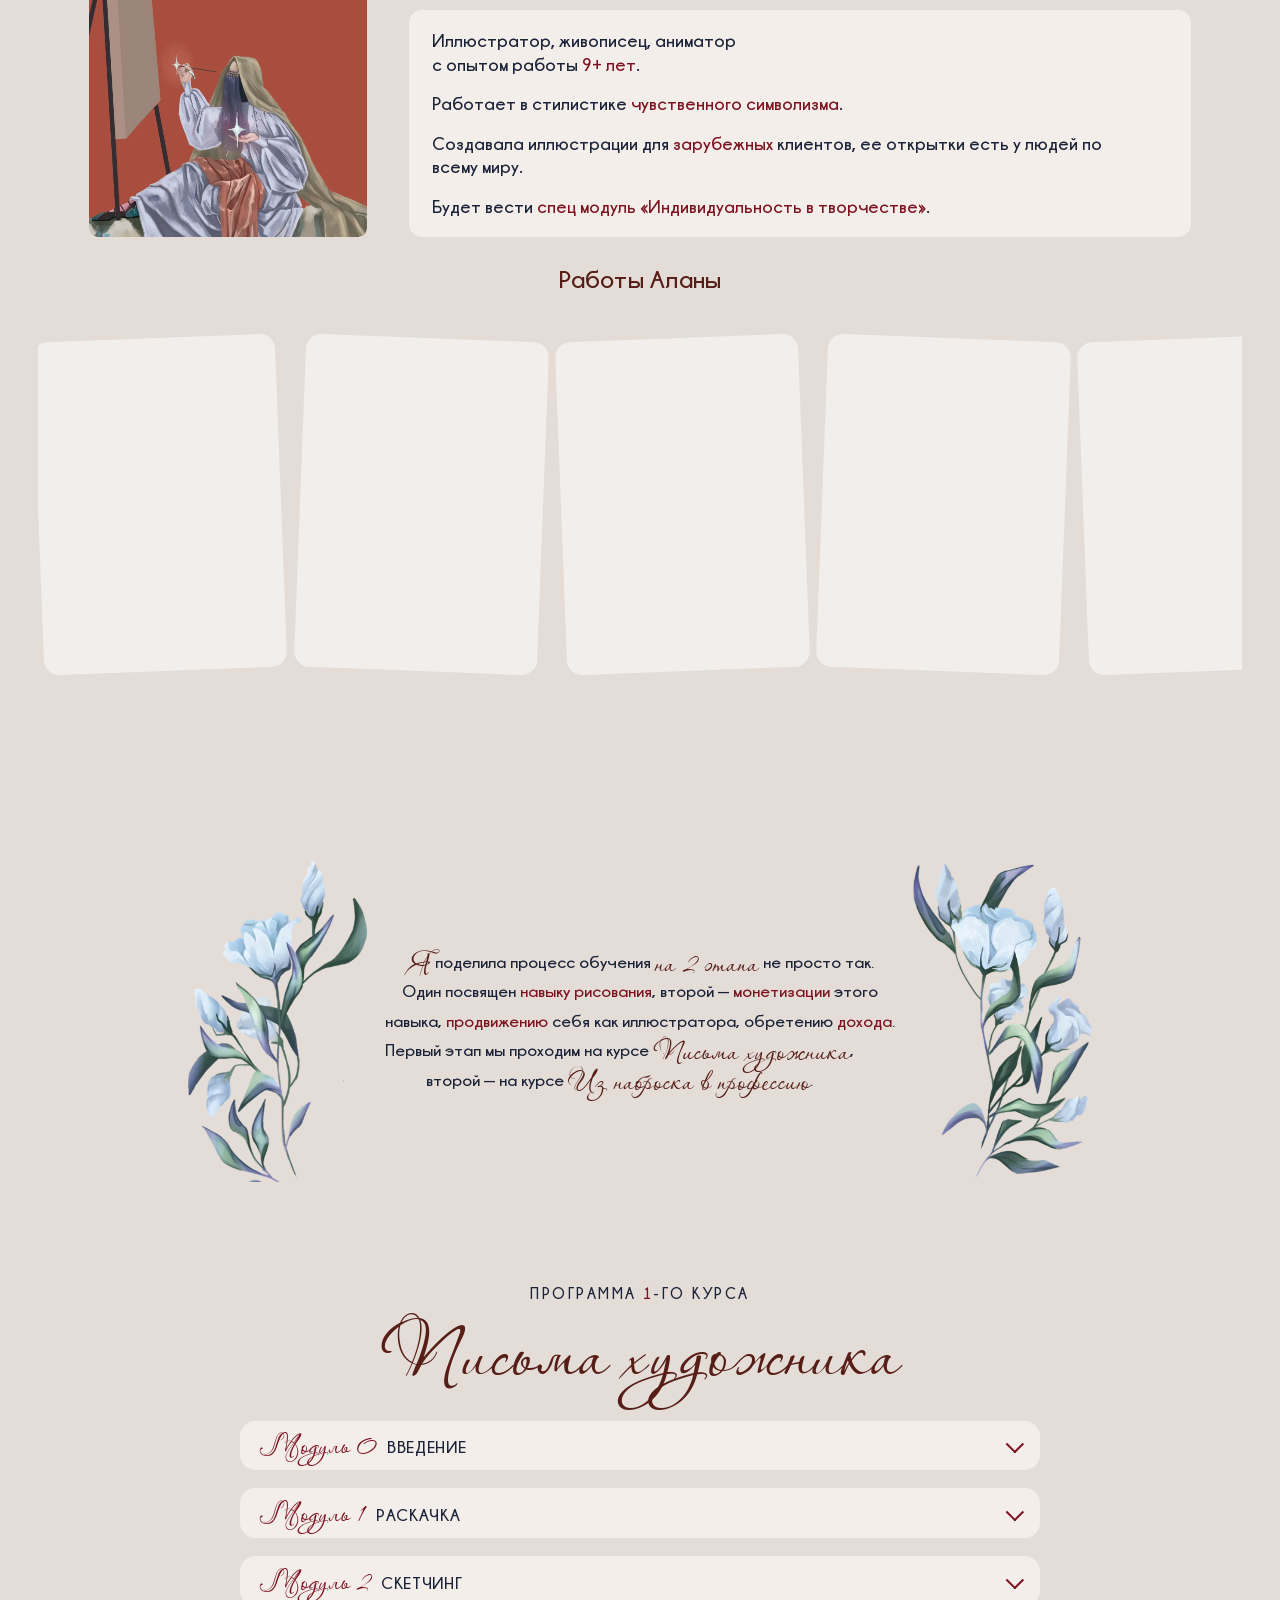
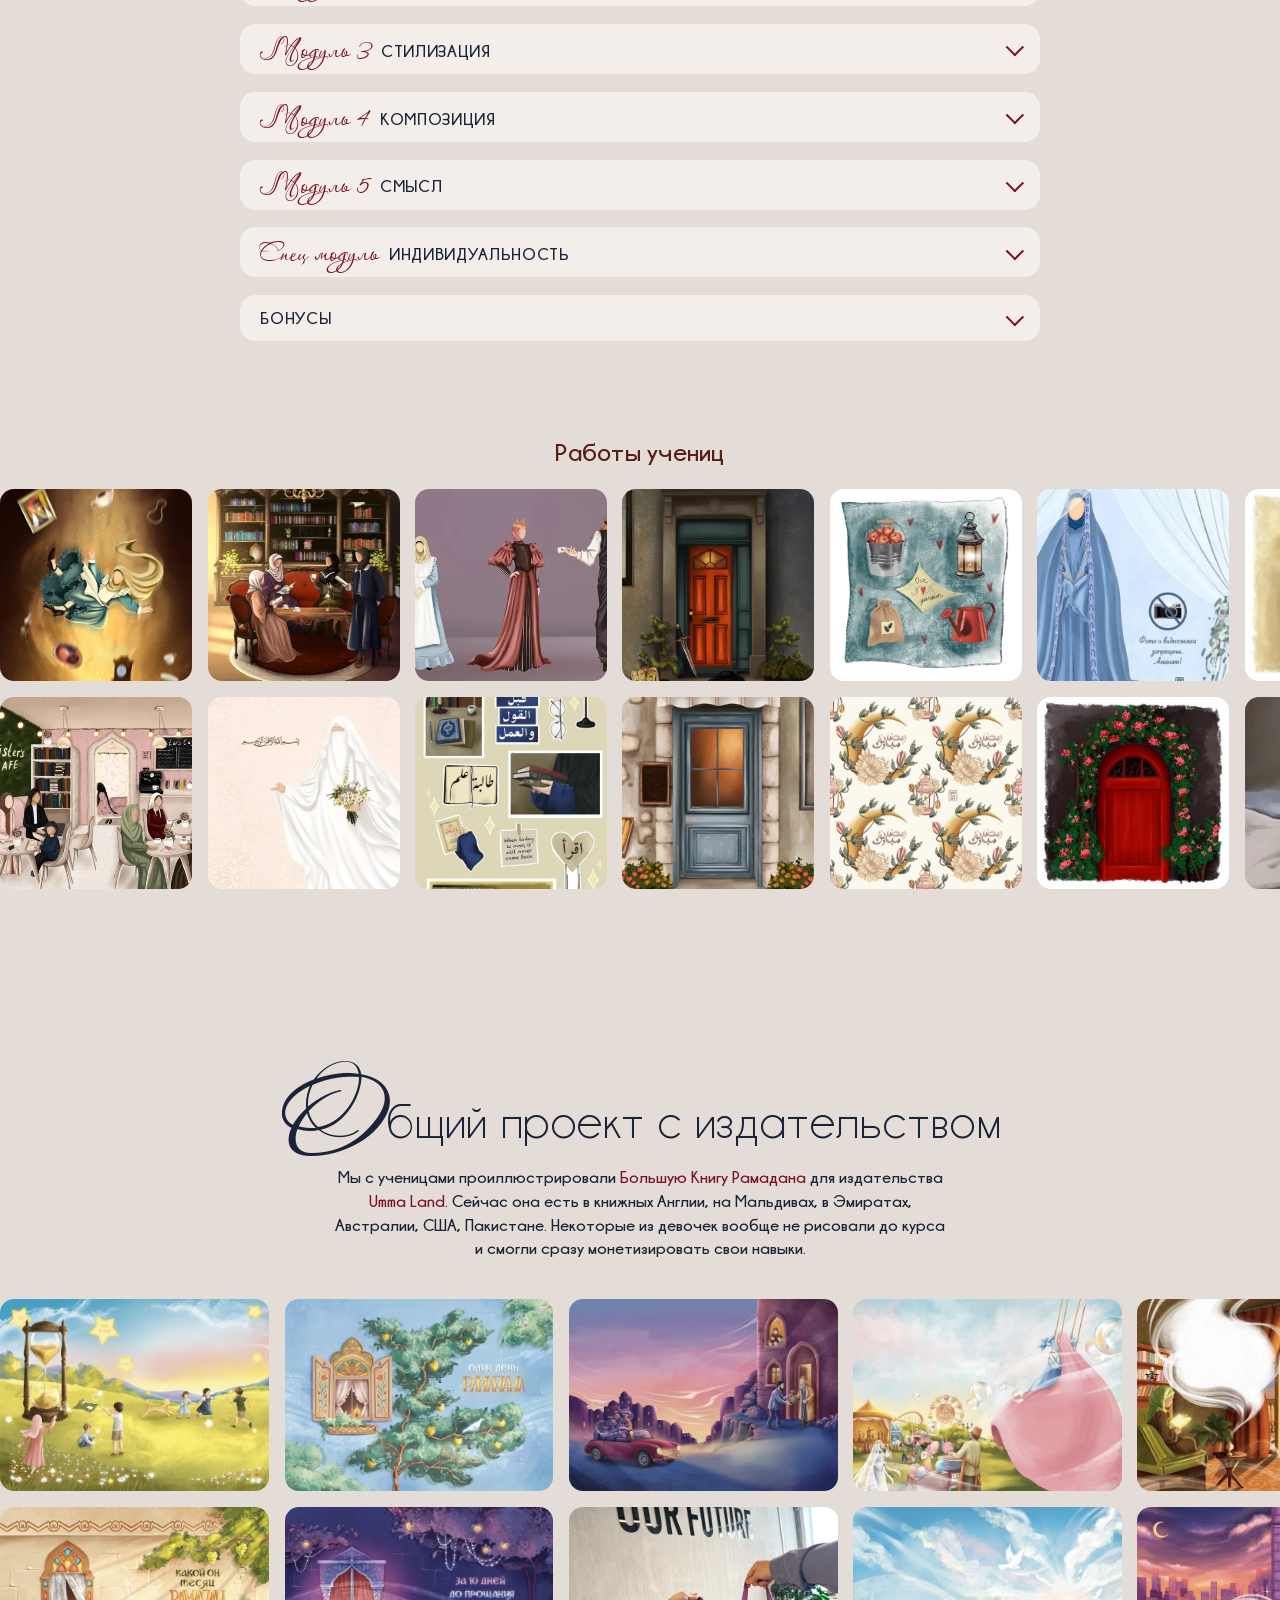
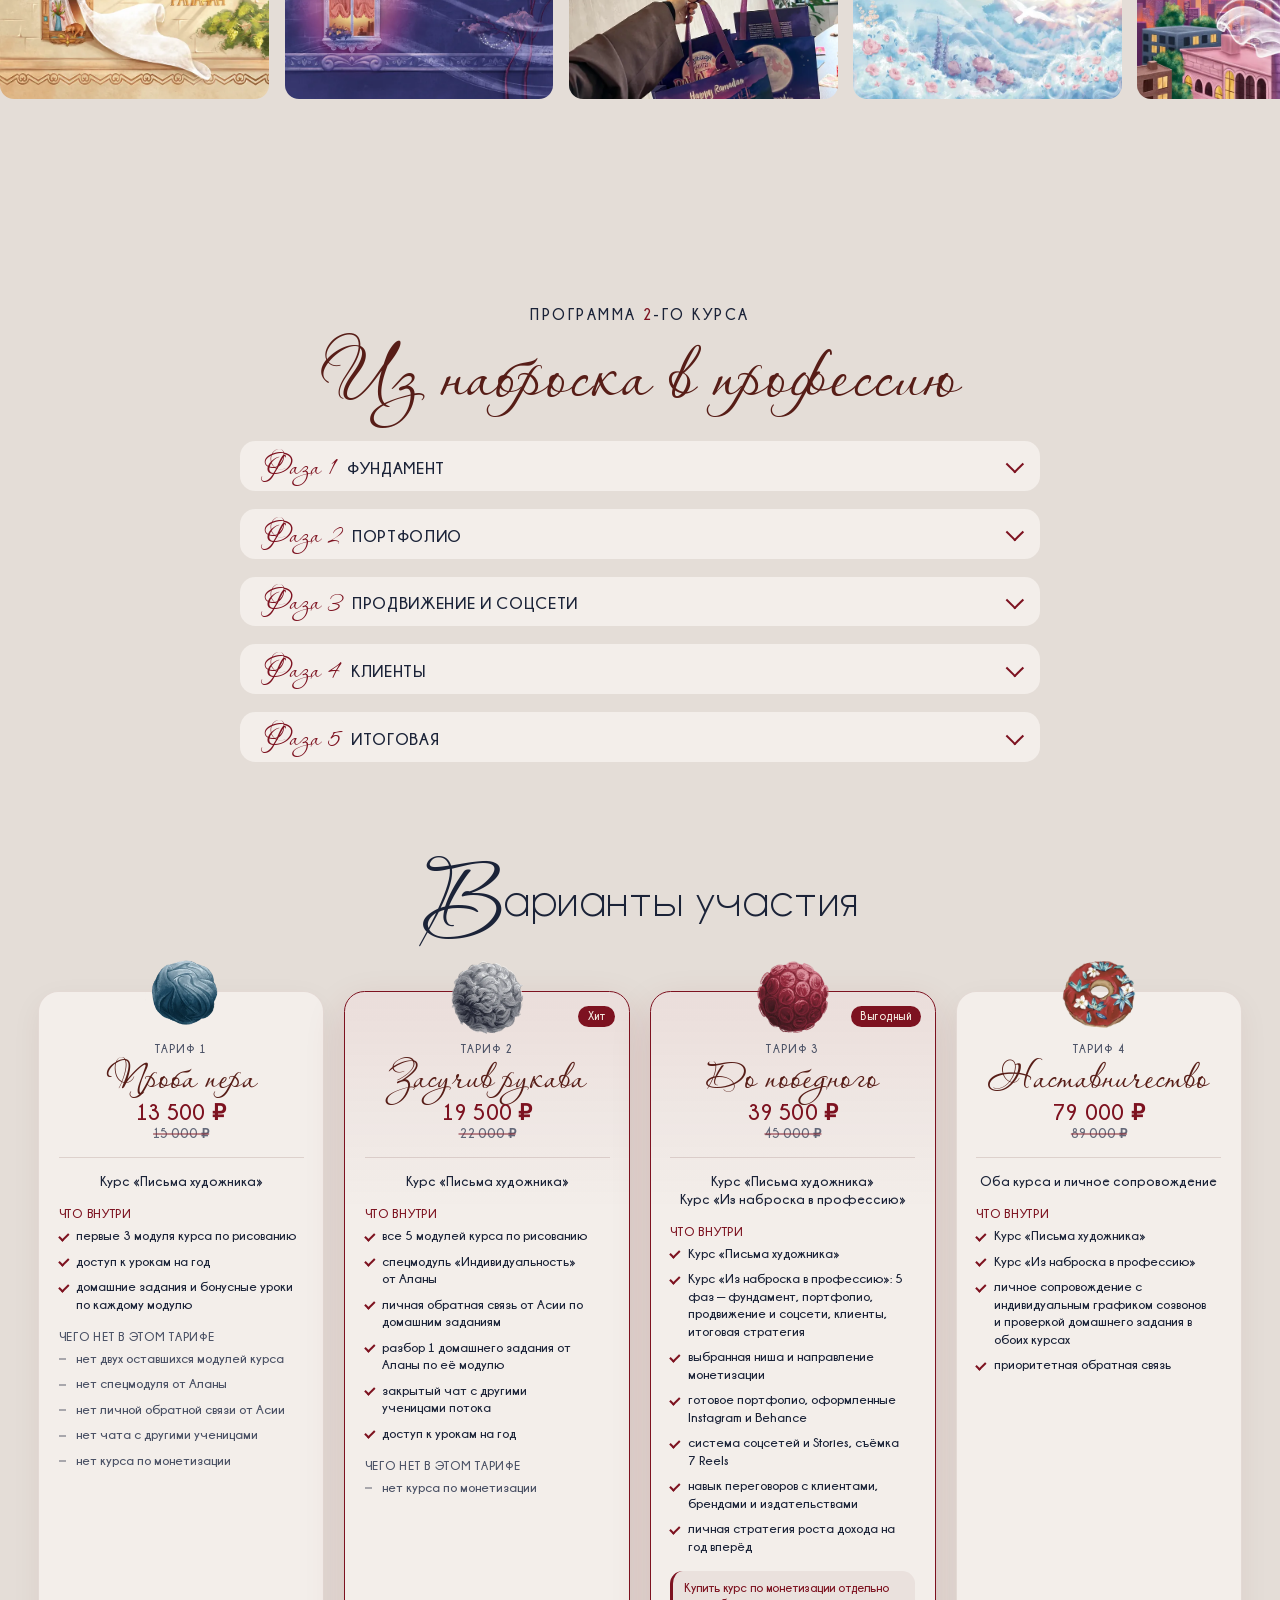
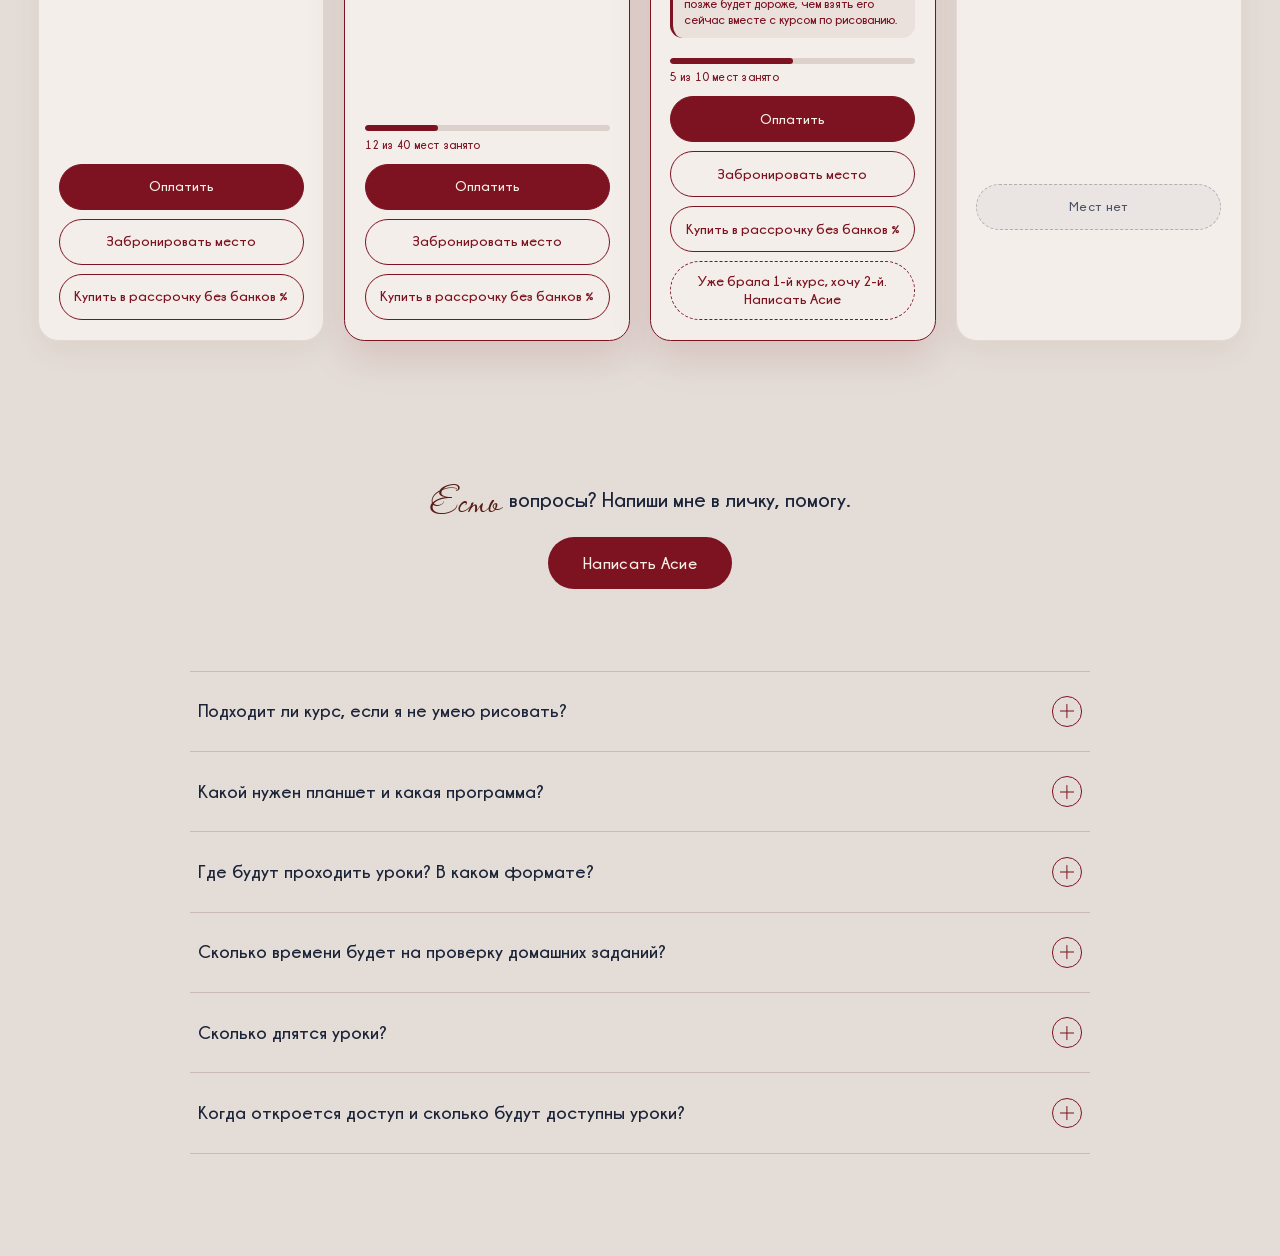
==== commit a575cc02: "Боевой режим: чистая главная, robots и sitemap - кнопки тарифов приведены к одному кеглю: у <button>" ====
--- a/index.html
+++ b/index.html
@@ -413,7 +413,7 @@
     </div>
   </div>
 
-  <p class="prog__label">Программа курса</p>
+  <p class="prog__label">Программа <b class="key">1</b>-го курса</p>
   <p class="prog__name">Письма художника</p>
 </section>
 
@@ -785,7 +785,7 @@
 
 <!-- ======================= ПРОГРАММА ВТОРОГО КУРСА ======================= -->
 <section class="section s12b light">
-  <p class="prog__label">Программа курса</p>
+  <p class="prog__label">Программа <b class="key">2</b>-го курса</p>
   <p class="prog__name">Из наброска в профессию</p>
 </section>
 
@@ -1020,7 +1020,7 @@
         <button class="tar__btn tar__btn--main" type="button" data-gcm="pay-3">Оплатить</button>
         <button class="tar__btn tar__btn--book" type="button" data-gcm="book">Забронировать место</button>
         <a class="tar__btn" href="https://t.me/aszavra" target="_blank" rel="noopener">Купить в рассрочку без банков %</a>
-        <a class="tar__btn tar__btn--ask" href="https://t.me/aszavra" target="_blank" rel="noopener">Уже брала 1-й курс, хочу 2-й. Написать Асие</a>
+        <a class="tar__btn tar__btn--ask" href="https://t.me/aszavra" target="_blank" rel="noopener">Уже брала 1-й курс, хочу 2-й.<br>Написать Асие</a>
       </div>
     </article>
 
@@ -1126,16 +1126,7 @@
   if (document.fonts && document.fonts.ready) { document.fonts.ready.then(go); setTimeout(go, 1200); }
   else { go(); }
 
-  // ?nohero=1 — спрятать первый экран, чтобы снять блоки одним кадром
-  if (/nohero=1/.test(location.search)) {
-    hero.style.display = 'none';
-    var l = document.querySelector('.lace');
-    if (l) l.style.marginTop = '0';
-  }
-
-  // вариант можно открыть сразу: blocks.html?v=v2
-  var q = (location.search.match(/v=(v[1234])/) || [])[1];
-  if (q) document.body.className = q + ' light-theme';
+
 
   // ---------- просмотр иллюстраций: открывается ЛЮБАЯ картинка ----------
   (function () {
@@ -1173,10 +1164,6 @@
       document.body.style.overflow = 'hidden';
     }
     function close() { lb.hidden = true; document.body.style.overflow = ''; }
-
-    // dev: ?lbopen=N — открыть просмотр на N-й картинке, чтобы снять кадром
-    var lbq = (location.search.match(/lbopen=(\d+)/) || [])[1];
-    if (lbq) addEventListener('load', function () { setTimeout(function () { open(nodes[+lbq] || nodes[0]); }, 300); });
 
     nodes.forEach(function (n) {
       var target = n.closest('.stu__card') || n;
@@ -1204,7 +1191,6 @@
     });
   })();
 
-  if (/phopen/.test(location.search)) document.querySelectorAll('.modbox, .faq__i').forEach(function (d) { d.open = true; });
 
   document.querySelectorAll('.g-hero').forEach(function (hero) {
     var big = hero.querySelector('.g-hero__big img');
@@ -1217,15 +1203,6 @@
     });
   });
 
-  var btns = document.querySelectorAll('.switch button[data-v]');
-  btns.forEach(function (b) { b.setAttribute('aria-pressed', String(b.dataset.v === (q || 'v1'))); });
-  btns.forEach(function (b) {
-    b.onclick = function () {
-      document.body.className = b.dataset.v + ' light-theme';
-      btns.forEach(function (o) { o.setAttribute('aria-pressed', String(o === b)); });
-      scrollTo({ top: innerHeight * 0.92, behavior: 'smooth' });
-    };
-  });
 })();
 </script>
 <script src="js/stylus-cursor.js" defer></script>
@@ -1277,100 +1254,6 @@
 })();
 </script>
 
-<!-- dev-инструмент: ?probe=<селектор>;<селектор> — кладёт замеры в служебный блок внизу страницы,
-     чтобы снимать их headless-хромом (--dump-dom). На боевой показ не влияет. -->
-<script>
-(function(){
-  var spec = new URLSearchParams(location.search).get('probe');
-  if (!spec) return;
-  function dump(){
-    var out = {};
-    var hide = new URLSearchParams(location.search).get('hide');   // ?hide=<селектор> — что временно убрать
-    if (hide) document.querySelectorAll(hide).forEach(function(e){ e.style.display = 'none'; });
-    spec.split(';').forEach(function(sel){
-      if (!sel) return;
-      if (sel === '__cards') {     // не накрывает ли иллюстрация текст в карточках
-        out[sel] = [].slice.call(document.querySelectorAll('.card')).map(function(card, ci){
-          var art = card.querySelector('.card__art');
-          var a = art.getBoundingClientRect();
-          var bad = [];
-          [].slice.call(card.querySelectorAll('.list li')).forEach(function(li, i, all){
-            // считаем по ТЕКСТУ, а не по коробке: отступ справа коробку не сужает
-            var rng = document.createRange(); rng.selectNodeContents(li);
-            var r = rng.getBoundingClientRect(); rng.detach && rng.detach();
-            var over = Math.min(r.right, a.right) - Math.max(r.left, a.left) > 4 &&
-                       Math.min(r.bottom, a.bottom) - Math.max(r.top, a.top) > 4;
-            if (over) bad.push({ пункт: i + 1, последний: i === all.length - 1,
-                                 заход: Math.round(Math.min(r.right, a.right) - Math.max(r.left, a.left)) });
-          });
-          return { карточка: ci + 1, пунктов: card.querySelectorAll('.list li').length,
-                   накрыты: bad };
-        });
-        return;
-      }
-      if (sel === '__wide2') {      // кто торчит вправо вне лент-прокруток
-        out[sel] = [].slice.call(document.querySelectorAll('*')).filter(function(e){
-          var r = e.getBoundingClientRect();
-          if (r.right <= innerWidth + 1) return false;
-          return !e.closest('.stu, .g-rail, .g-hero__thumbs');
-        }).map(function(e){
-          var r = e.getBoundingClientRect();
-          return { tag: e.tagName.toLowerCase(), cls: (e.className||'').toString().slice(0, 50),
-                   left: Math.round(r.left), right: Math.round(r.right) };
-        }).slice(0, 25);
-        return;
-      }
-      if (sel === '__widths') {
-        out[sel] = [{ htmlClient: document.documentElement.clientWidth,
-                      htmlScroll: document.documentElement.scrollWidth,
-                      bodyScroll: document.body.scrollWidth,
-                      bodyRect: Math.round(document.body.getBoundingClientRect().width),
-                      maxRight: (function(){
-                        var m = 0, who = '';
-                        [].slice.call(document.querySelectorAll('*')).forEach(function(e){
-                          var r = e.getBoundingClientRect();
-                          if (r.right > m) { m = r.right; who = e.tagName + '.' + (e.className||'').toString().slice(0,40); }
-                        });
-                        return Math.round(m) + ' ' + who;
-                      })() }];
-        return;
-      }
-      if (sel === '__wide') {          // кто именно растягивает страницу вширь
-        out[sel] = [].slice.call(document.querySelectorAll('*')).filter(function(e){
-          var r = e.getBoundingClientRect();
-          if (r.right <= innerWidth + 1 && r.left >= -1) return false;
-          for (var p = e.parentElement; p; p = p.parentElement) {   // внутри прокрутки — не в счёт
-            var ox = getComputedStyle(p).overflowX;
-            if (ox === 'auto' || ox === 'hidden' || ox === 'scroll') return false;
-          }
-          return true;
-        }).map(function(e){
-          var r = e.getBoundingClientRect();
-          return { tag: e.tagName.toLowerCase(), cls: e.className && e.className.toString().slice(0, 60),
-                   left: Math.round(r.left), right: Math.round(r.right) };
-        }).slice(0, 20);
-        return;
-      }
-      out[sel] = [].slice.call(document.querySelectorAll(sel)).map(function(e){
-        var r = e.getBoundingClientRect(), cs = getComputedStyle(e);
-        var o = { x: Math.round(r.left), y: Math.round(r.top + scrollY),
-                  w: Math.round(r.width), h: Math.round(r.height),
-                  bottom: Math.round(r.bottom + scrollY),
-                  display: cs.display, fs: cs.fontSize, color: cs.color };
-        if (e.tagName === 'IMG') { o.src = e.currentSrc || e.src; o.nw = e.naturalWidth; o.nh = e.naturalHeight; }
-        return o;
-      });
-    });
-    var pre = document.createElement('pre');
-    pre.id = 'probe';
-    // сам блок замеров не должен влиять на раскладку страницы
-    pre.style.cssText = 'position:fixed;left:0;top:0;width:0;height:0;overflow:hidden;visibility:hidden';
-    pre.textContent = JSON.stringify({ vw: innerWidth, scrollW: document.documentElement.scrollWidth, data: out });
-    document.body.appendChild(pre);
-  }
-  addEventListener('load', function(){ setTimeout(dump, 500); });
-})();
-</script>
 
 <script>
 /* Окно бронирования: все кнопки «Забронировать место» открывают одну и ту же
@@ -1405,13 +1288,6 @@
       open();
     });
   });
-  var q = (location.search.match(/gcm=([\w-]+)/) || [])[1];
-  if (q) addEventListener('load', function () {
-    setTimeout(function () {
-      forms.forEach(function (f) { f.classList.toggle('is-active', f.dataset.form === q); });
-      open();
-    }, 800);
-  });
   closeBtn.addEventListener('click', close);
   box.addEventListener('click', function (e) { if (e.target === box) close(); });
   addEventListener('keydown', function (e) { if (opened && e.key === 'Escape') close(); });
--- a/css/offer.css
+++ b/css/offer.css
@@ -249,7 +249,7 @@
   background: transparent;
   font-family: "Champagne & Limousines", sans-serif;
   font-weight: 700;
-  font-size: clamp(12px, 1vw, 18px);
+  font-size: clamp(14px, 1.1vw, 19px);
   line-height: 1.2;
   text-align: center;
   text-decoration: none;
@@ -467,7 +467,7 @@
    Стоит в общей стопке под рассрочкой и читается наравне с остальными.
    Из-за неё «Оплатить» третьего тарифа стоит на строку выше соседних —
    так и задумано: низ у всех карточек общий. */
-.tar__btn--ask { border-style: dashed; }
+.tar__btn--ask { border-style: dashed; line-height: 1.3; }
 
 /* ============================================================
    ЕСТЬ ВОПРОСЫ? — короткий мост к личке Асии
@@ -568,11 +568,13 @@
 }
 .gcm__close:hover { background: rgba(125, 18, 32, .2); }
 
-/* кнопка брони — тот же вид, что у соседних ссылок-кнопок */
-button.tar__btn { width: 100%; font: inherit; cursor: pointer; }
-button.tar__btn--book {
-  font-family: "Champagne & Limousines", sans-serif;
-  font-weight: 700;
-  font-size: clamp(12px, 1vw, 18px);
+/* 🔴 <button> шрифт от класса не наследует — задаём явно теми же значениями,
+   что у ссылок-кнопок. Иначе «Оплатить» шли 16 px, а «Забронировать» 14,7. */
+button.tar__btn {
+  width: 100%;
+  cursor: pointer;
+  font-family: "Champagne & Limousines", sans-serif;
+  font-weight: 700;
+  font-size: clamp(14px, 1.1vw, 19px);
 }
 @media (prefers-reduced-motion: reduce) { .gcm { transition: none; } }
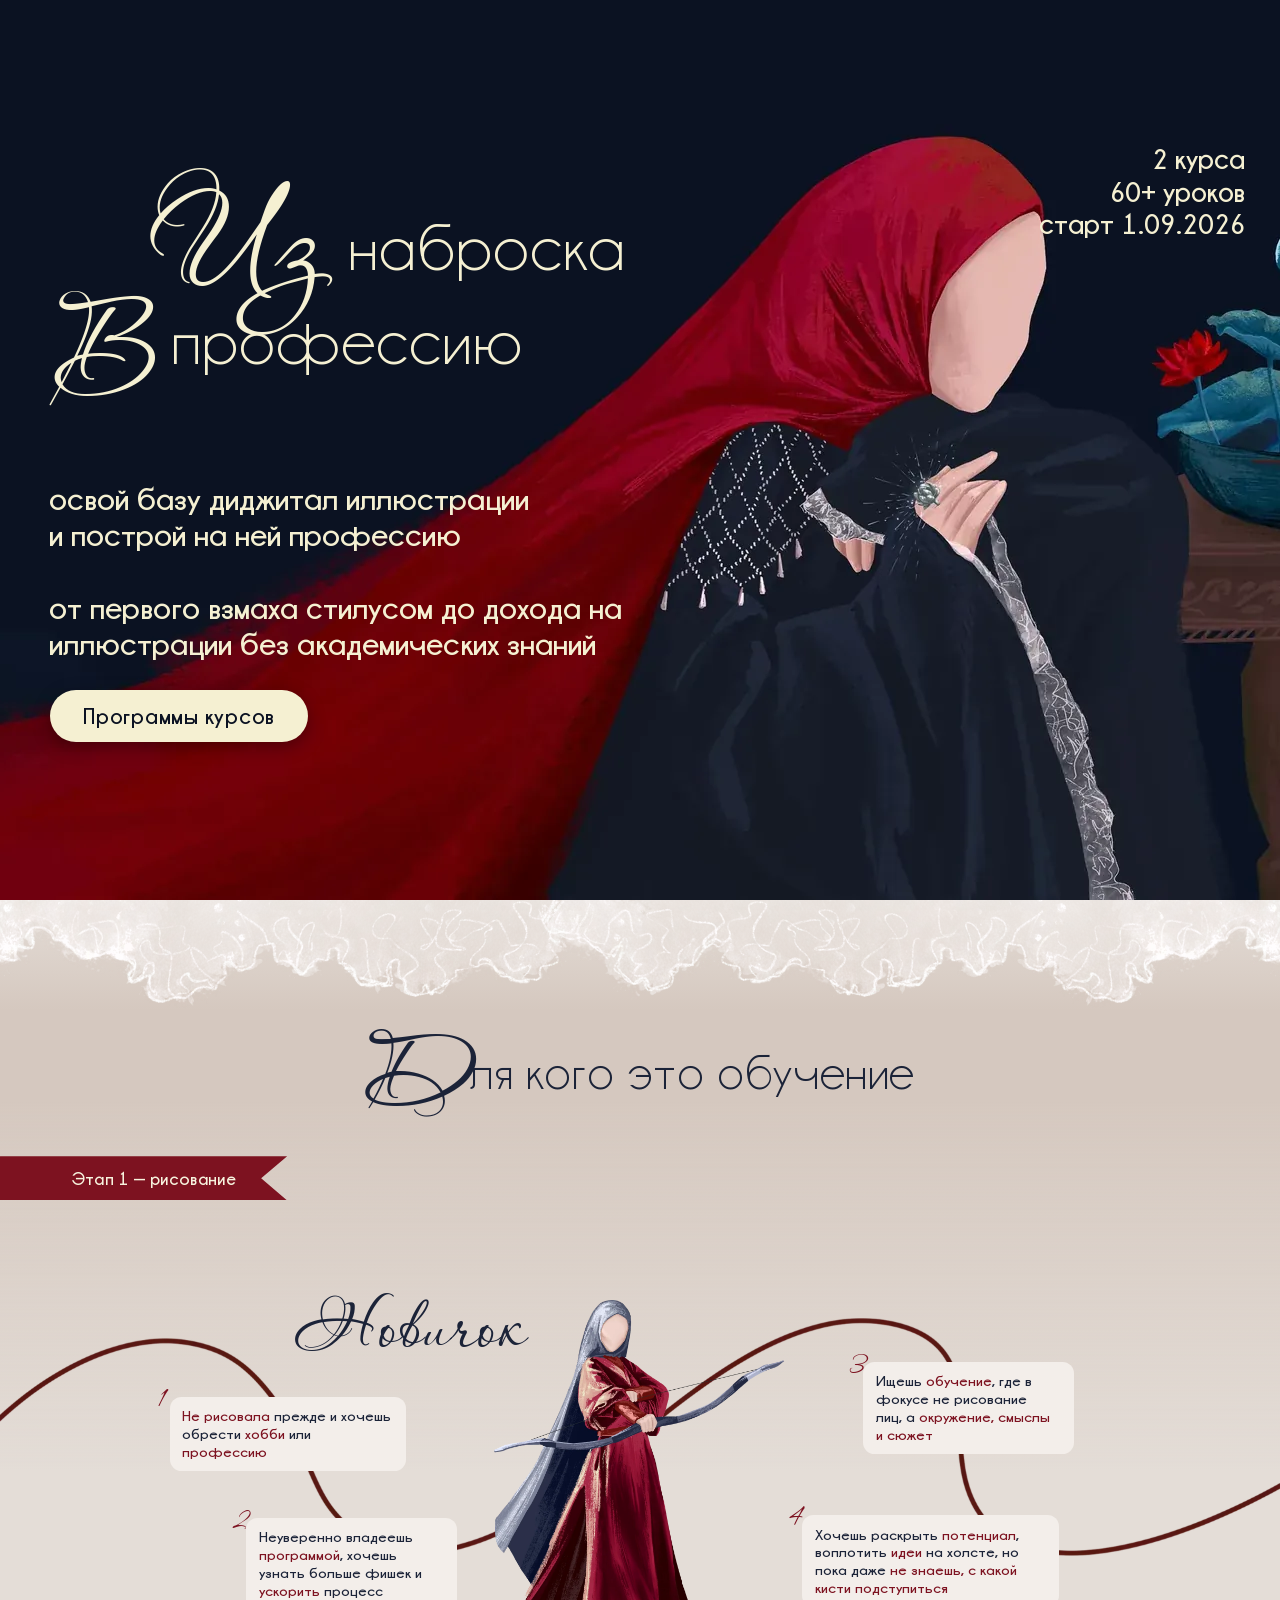
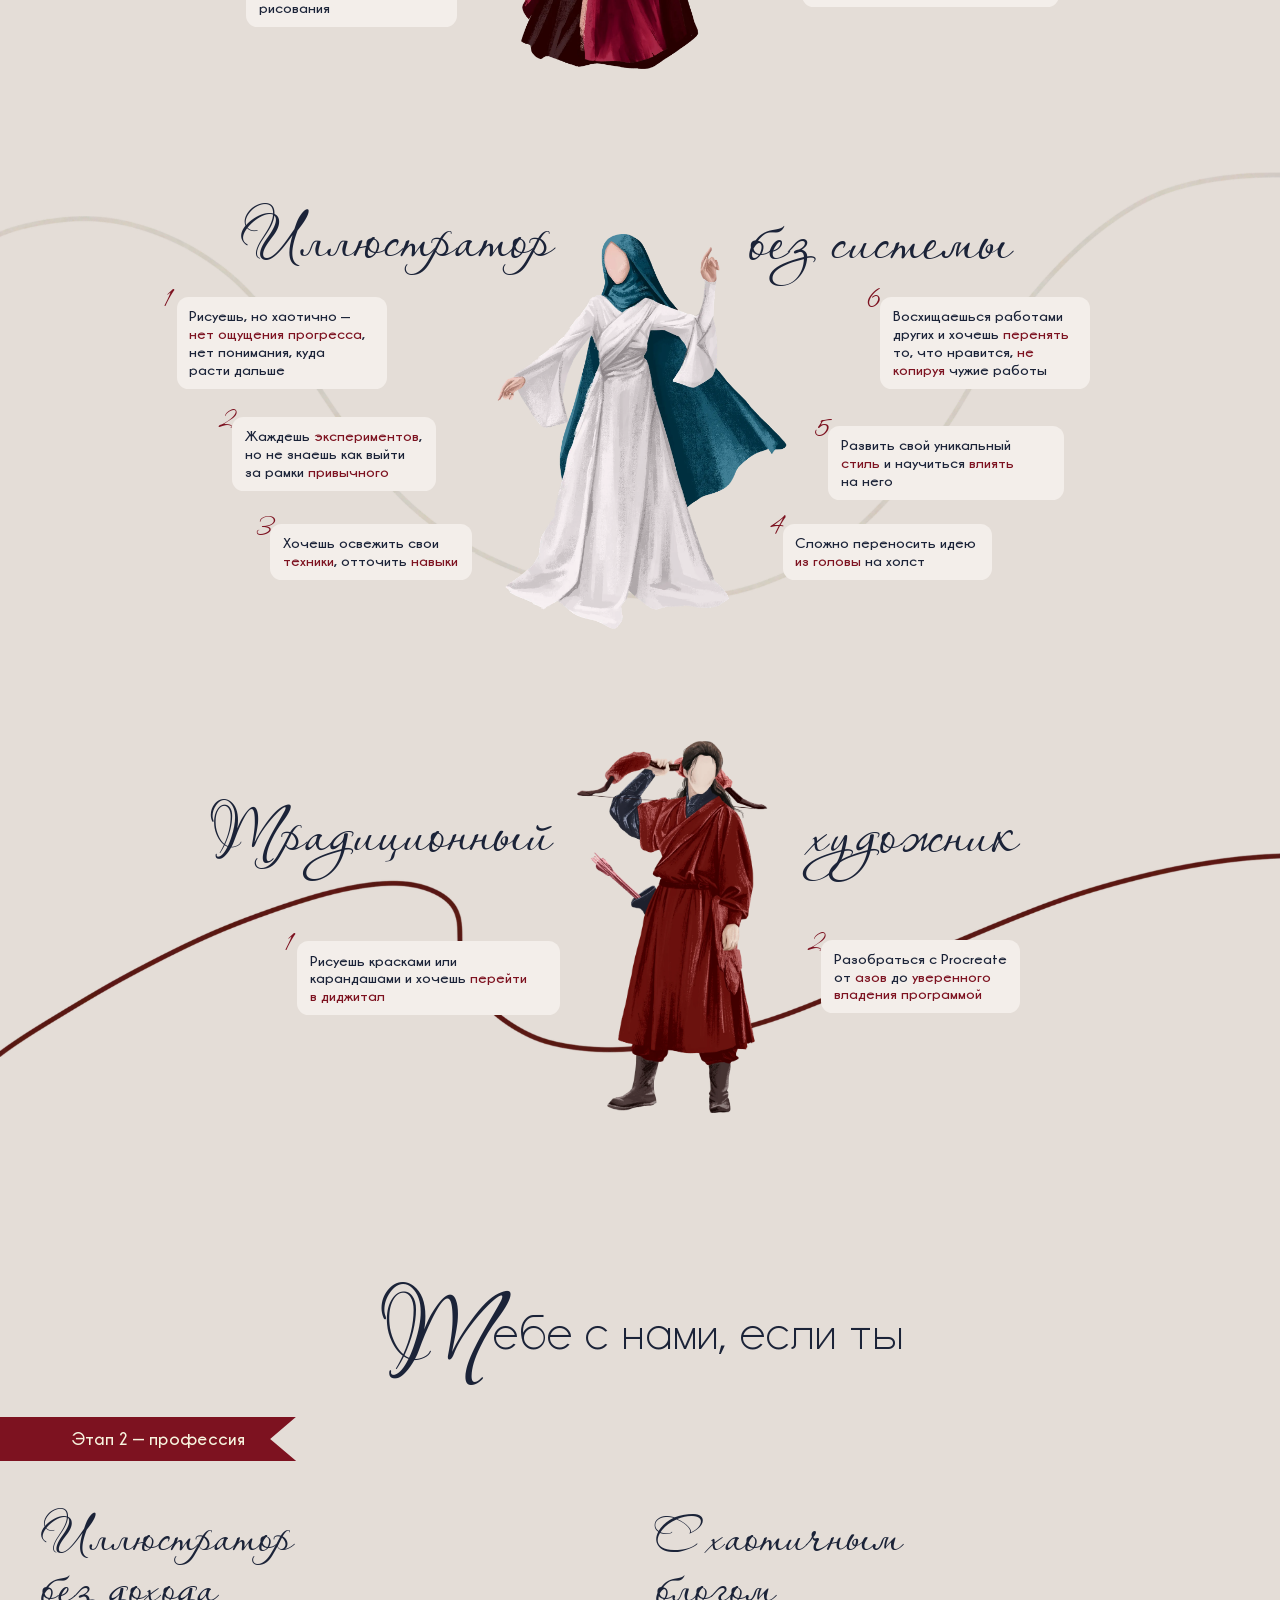
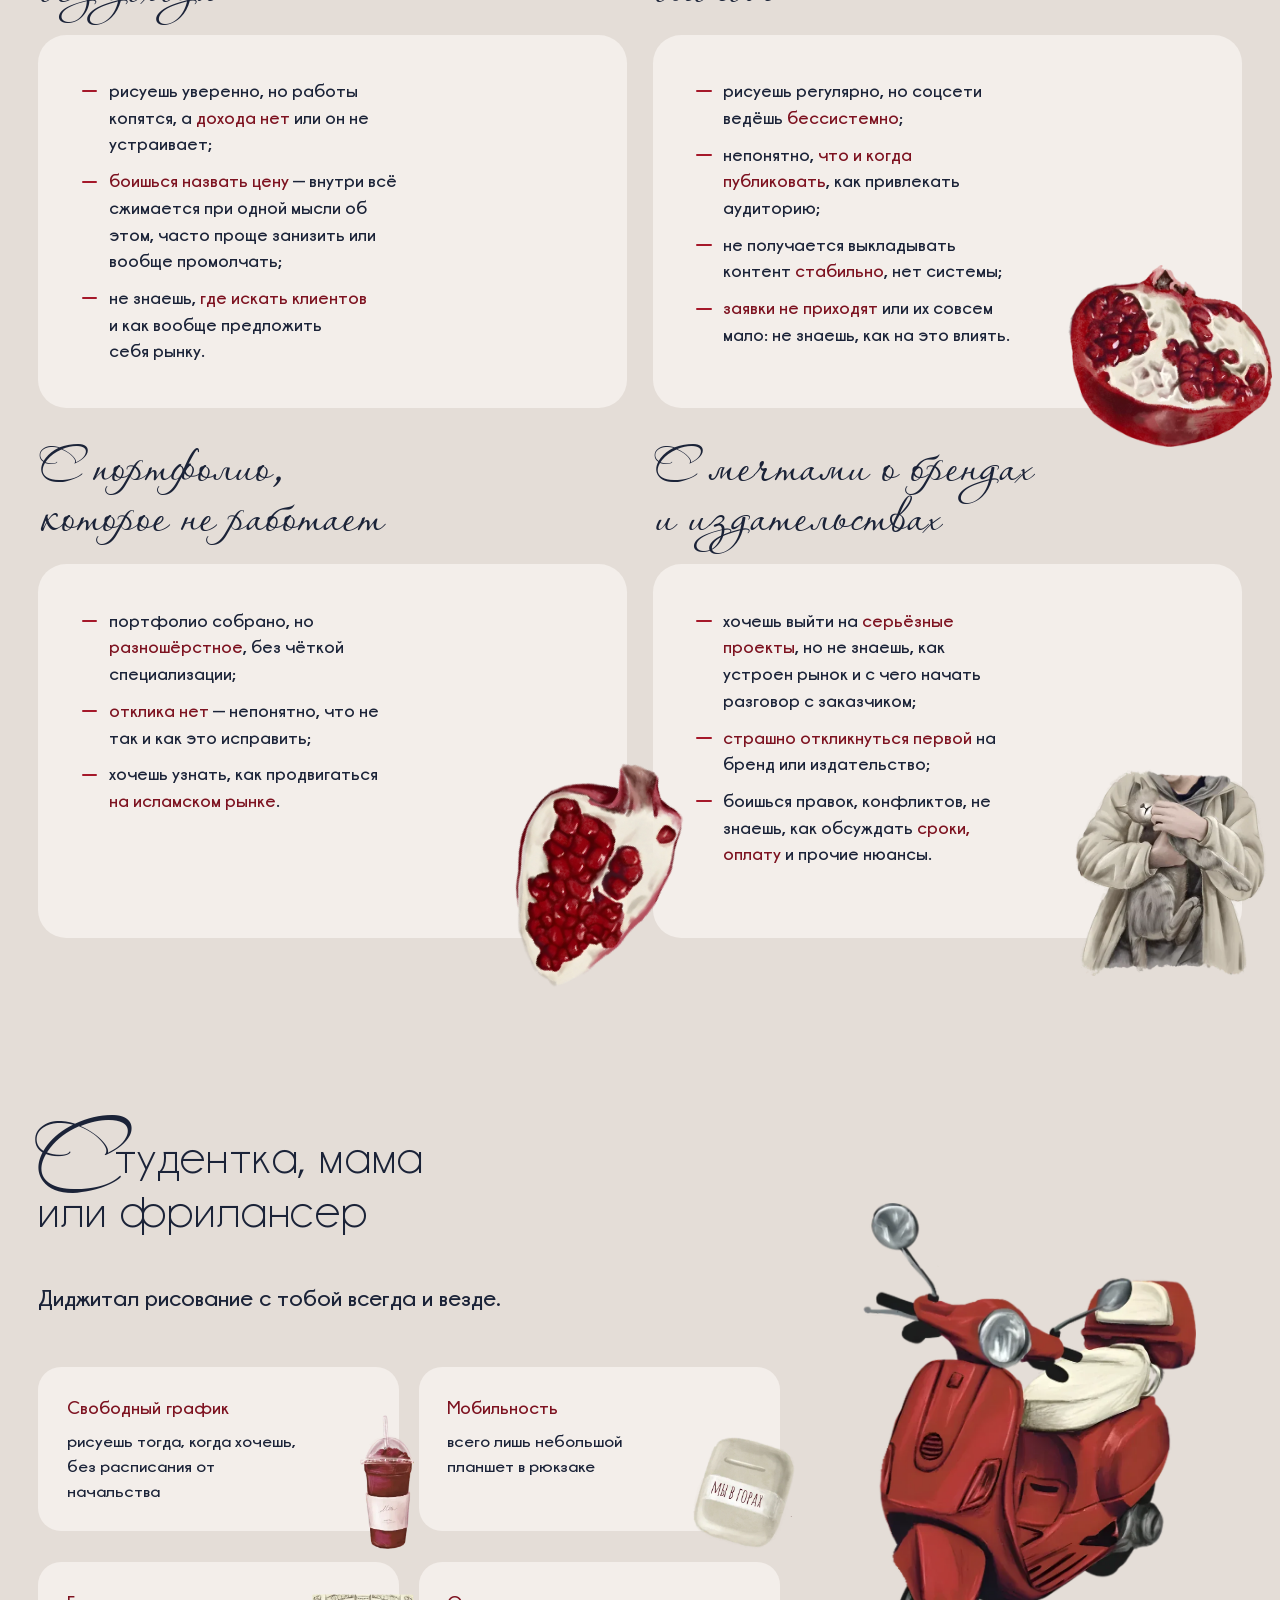
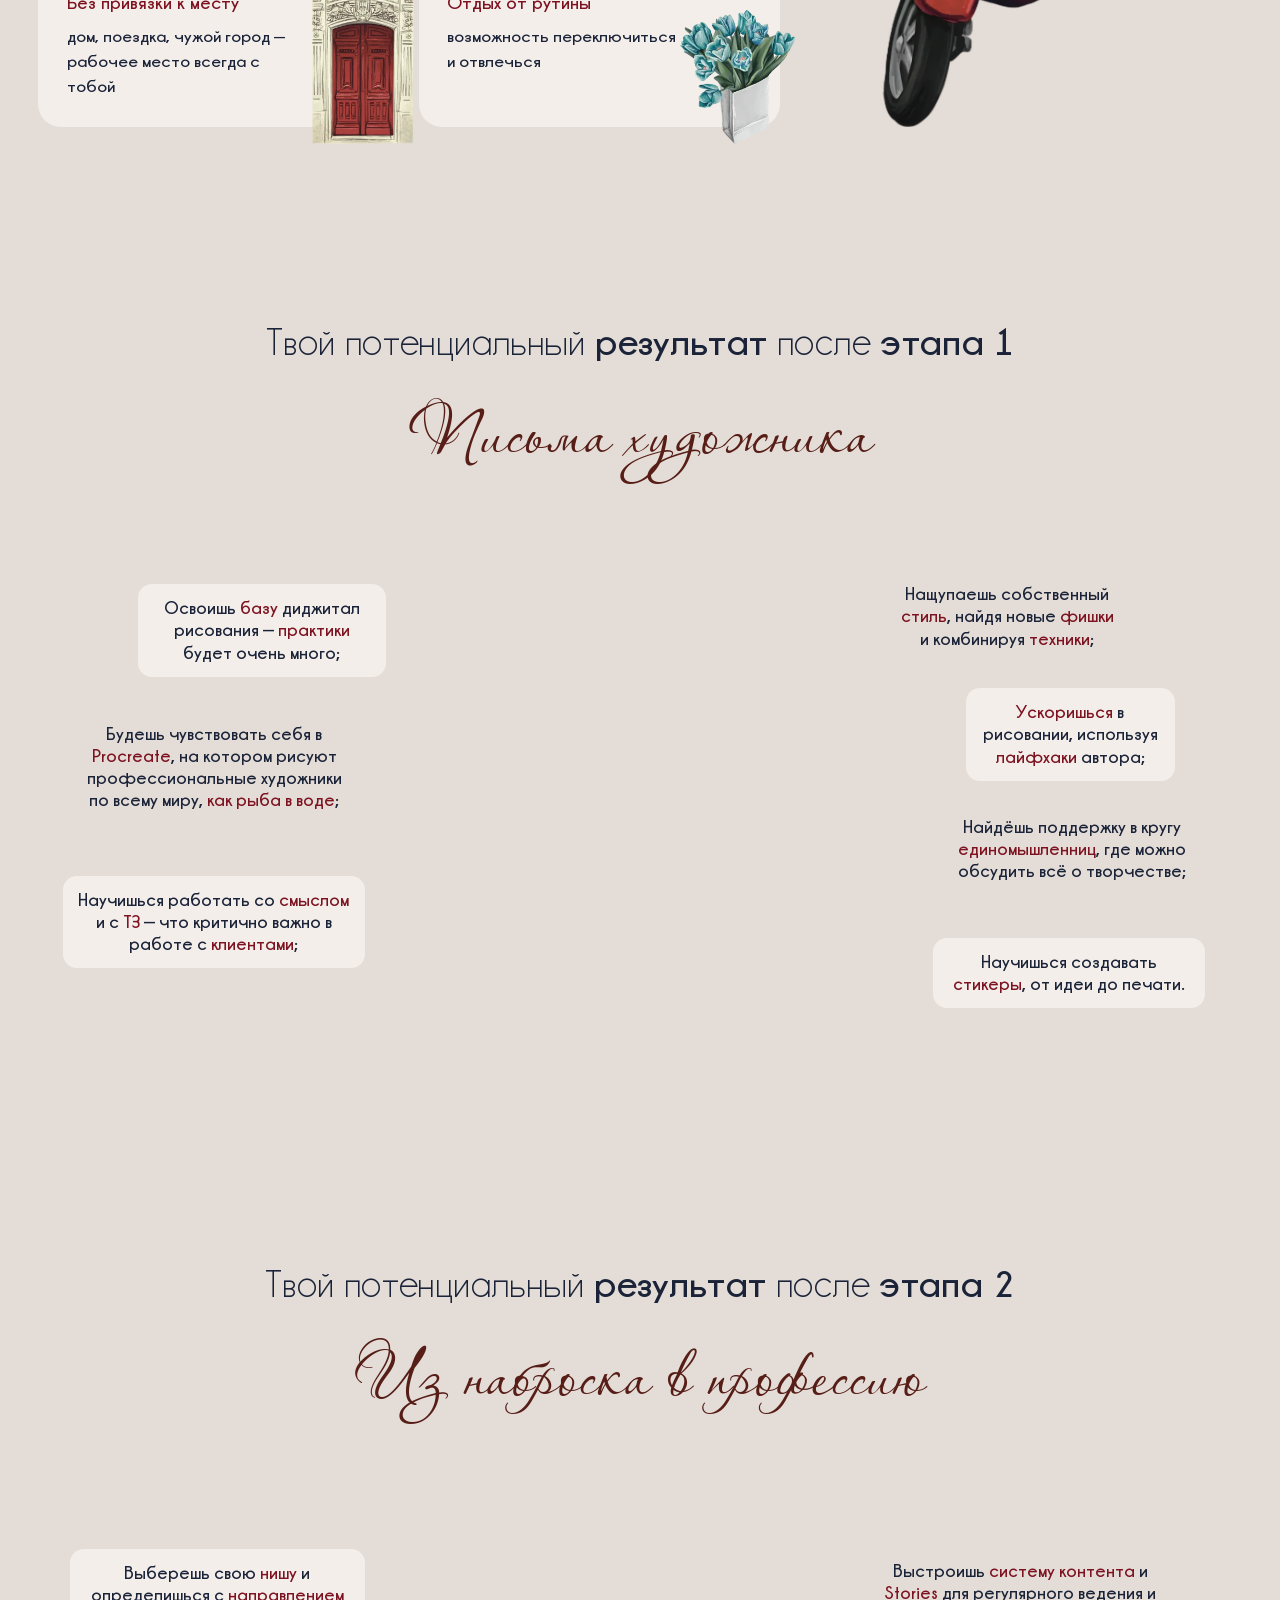
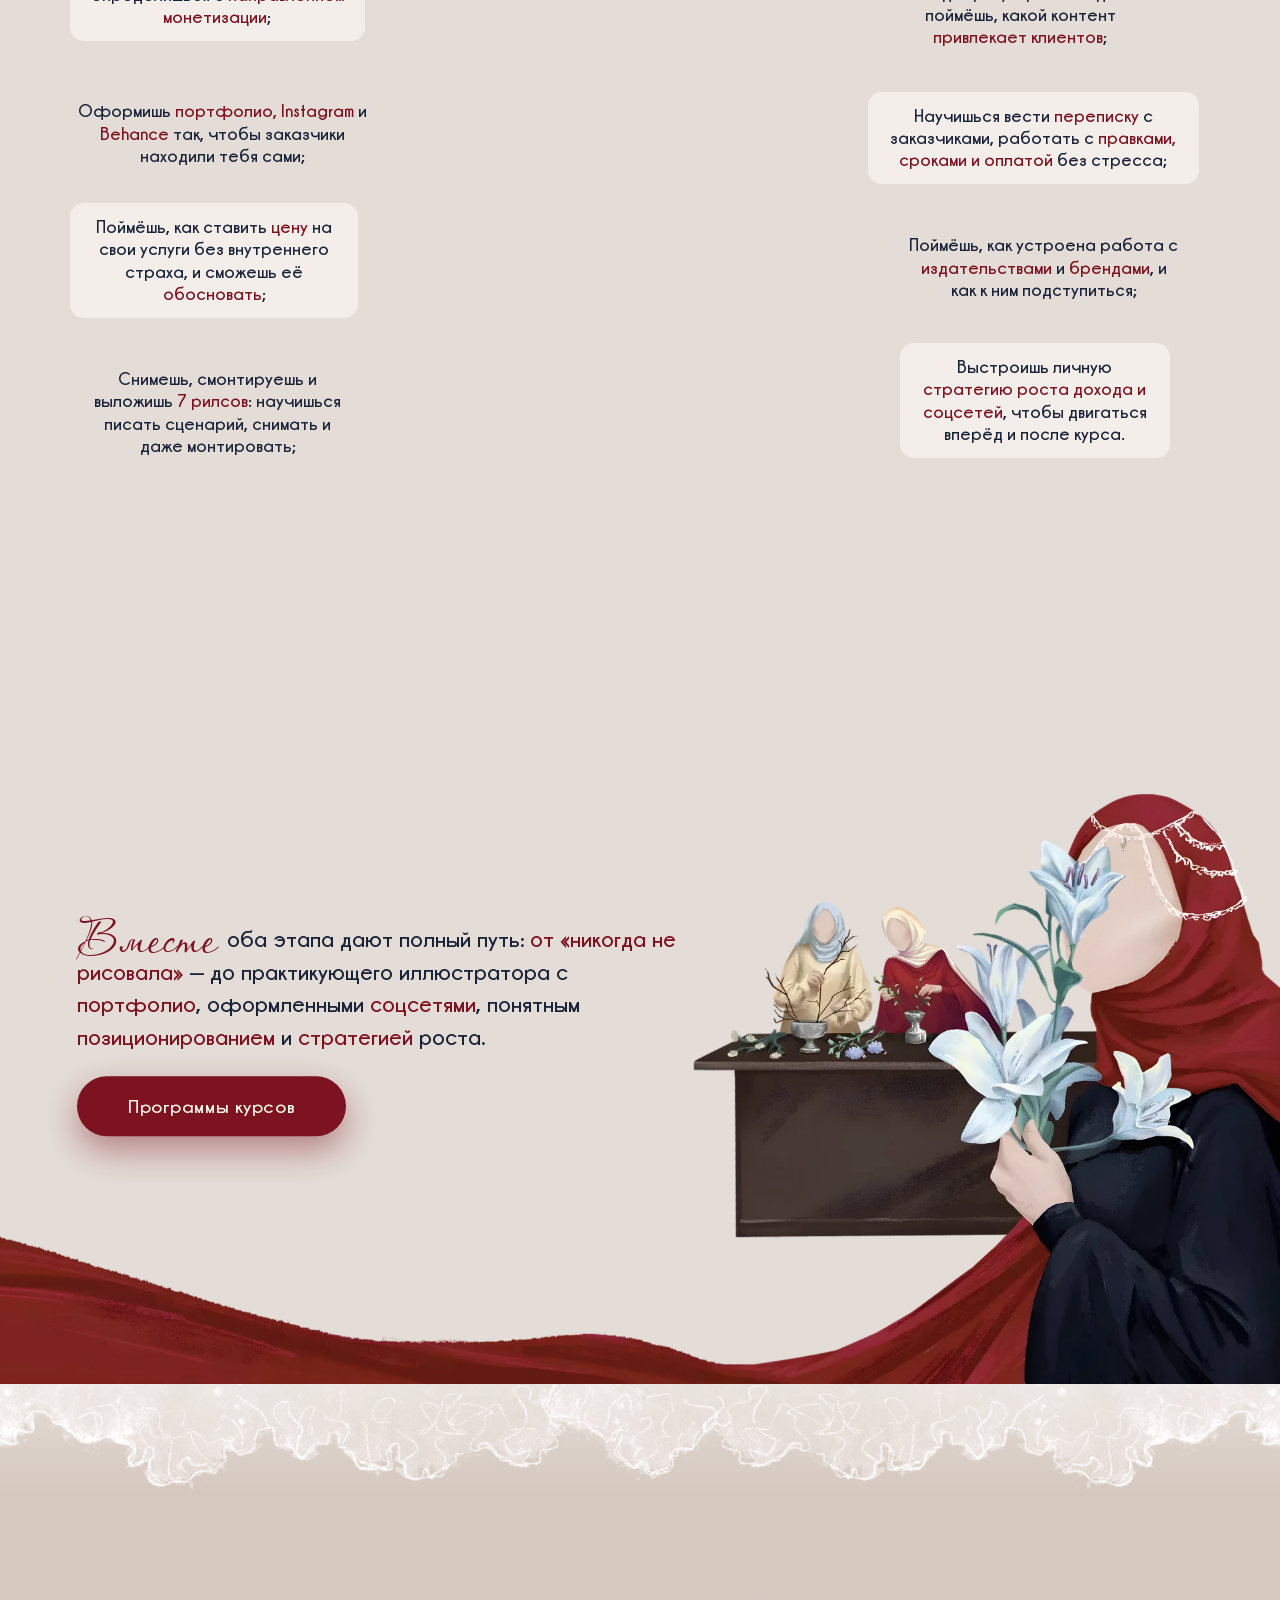
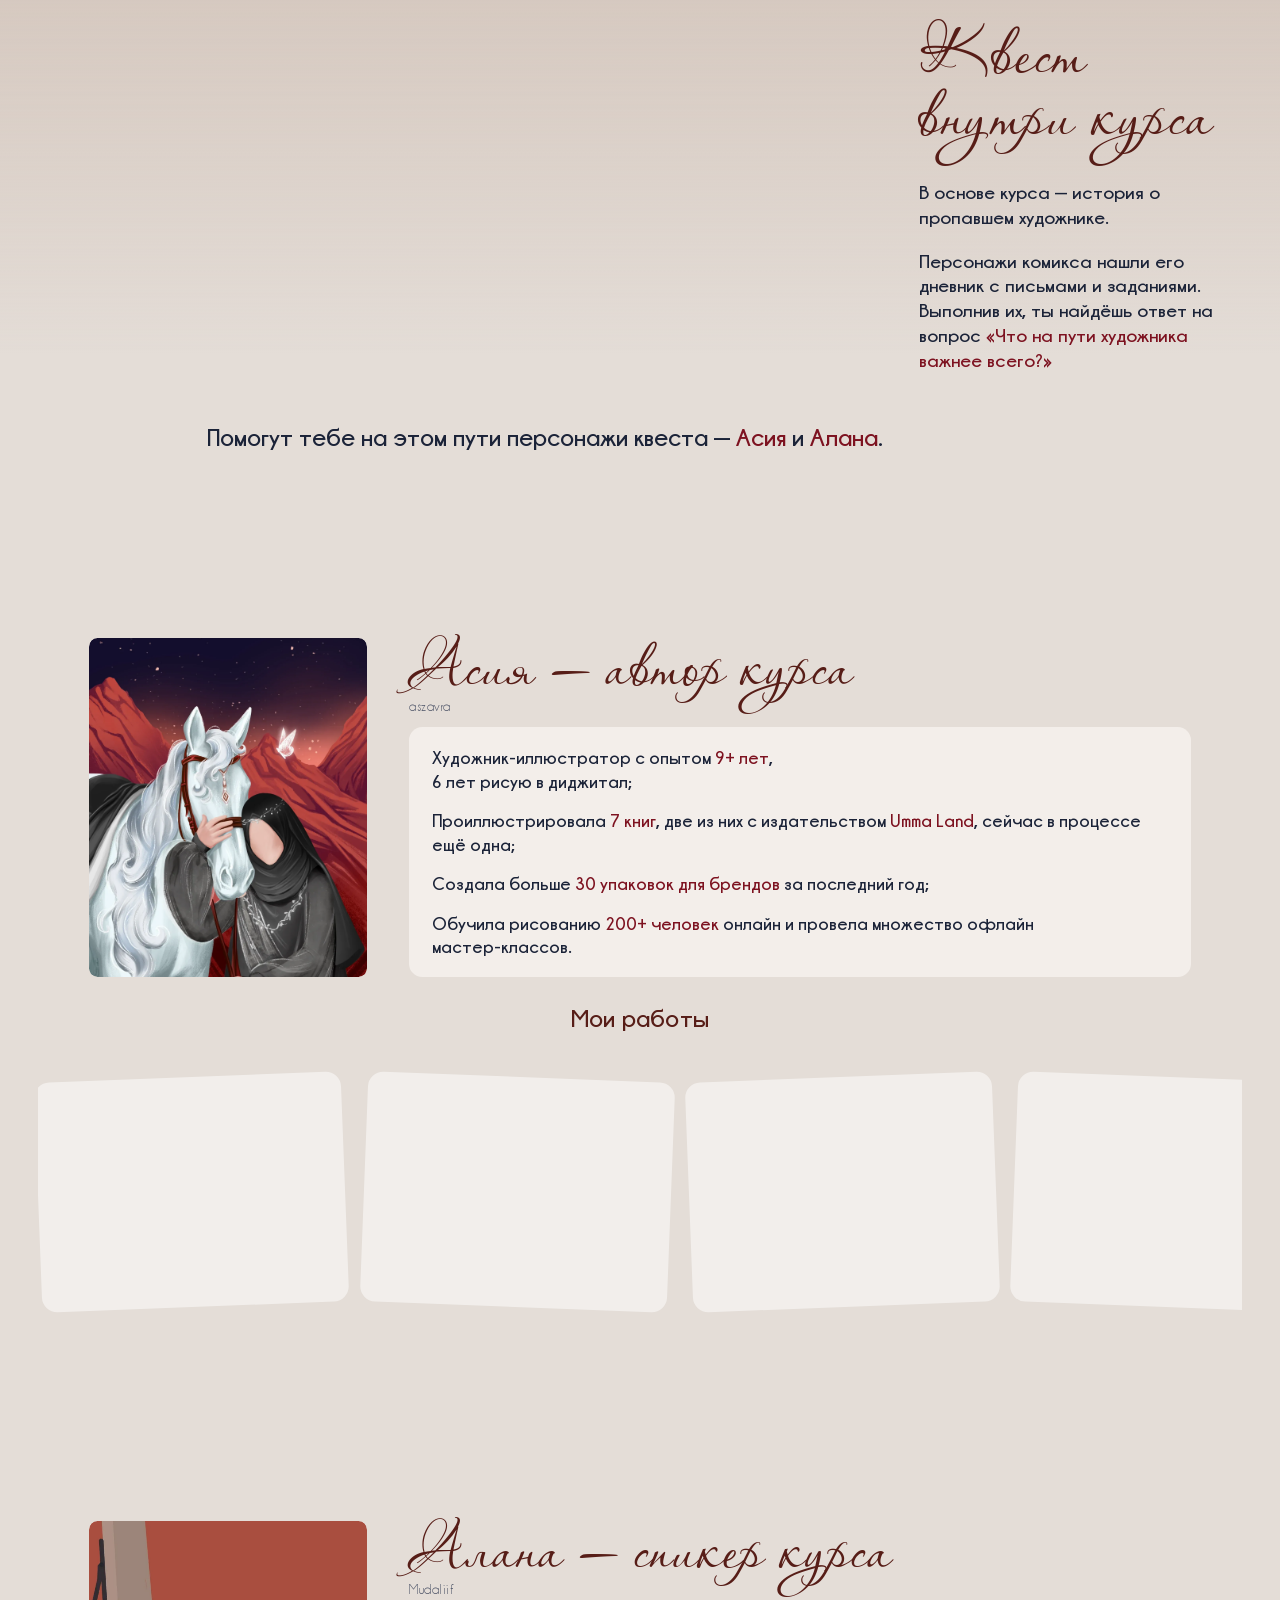
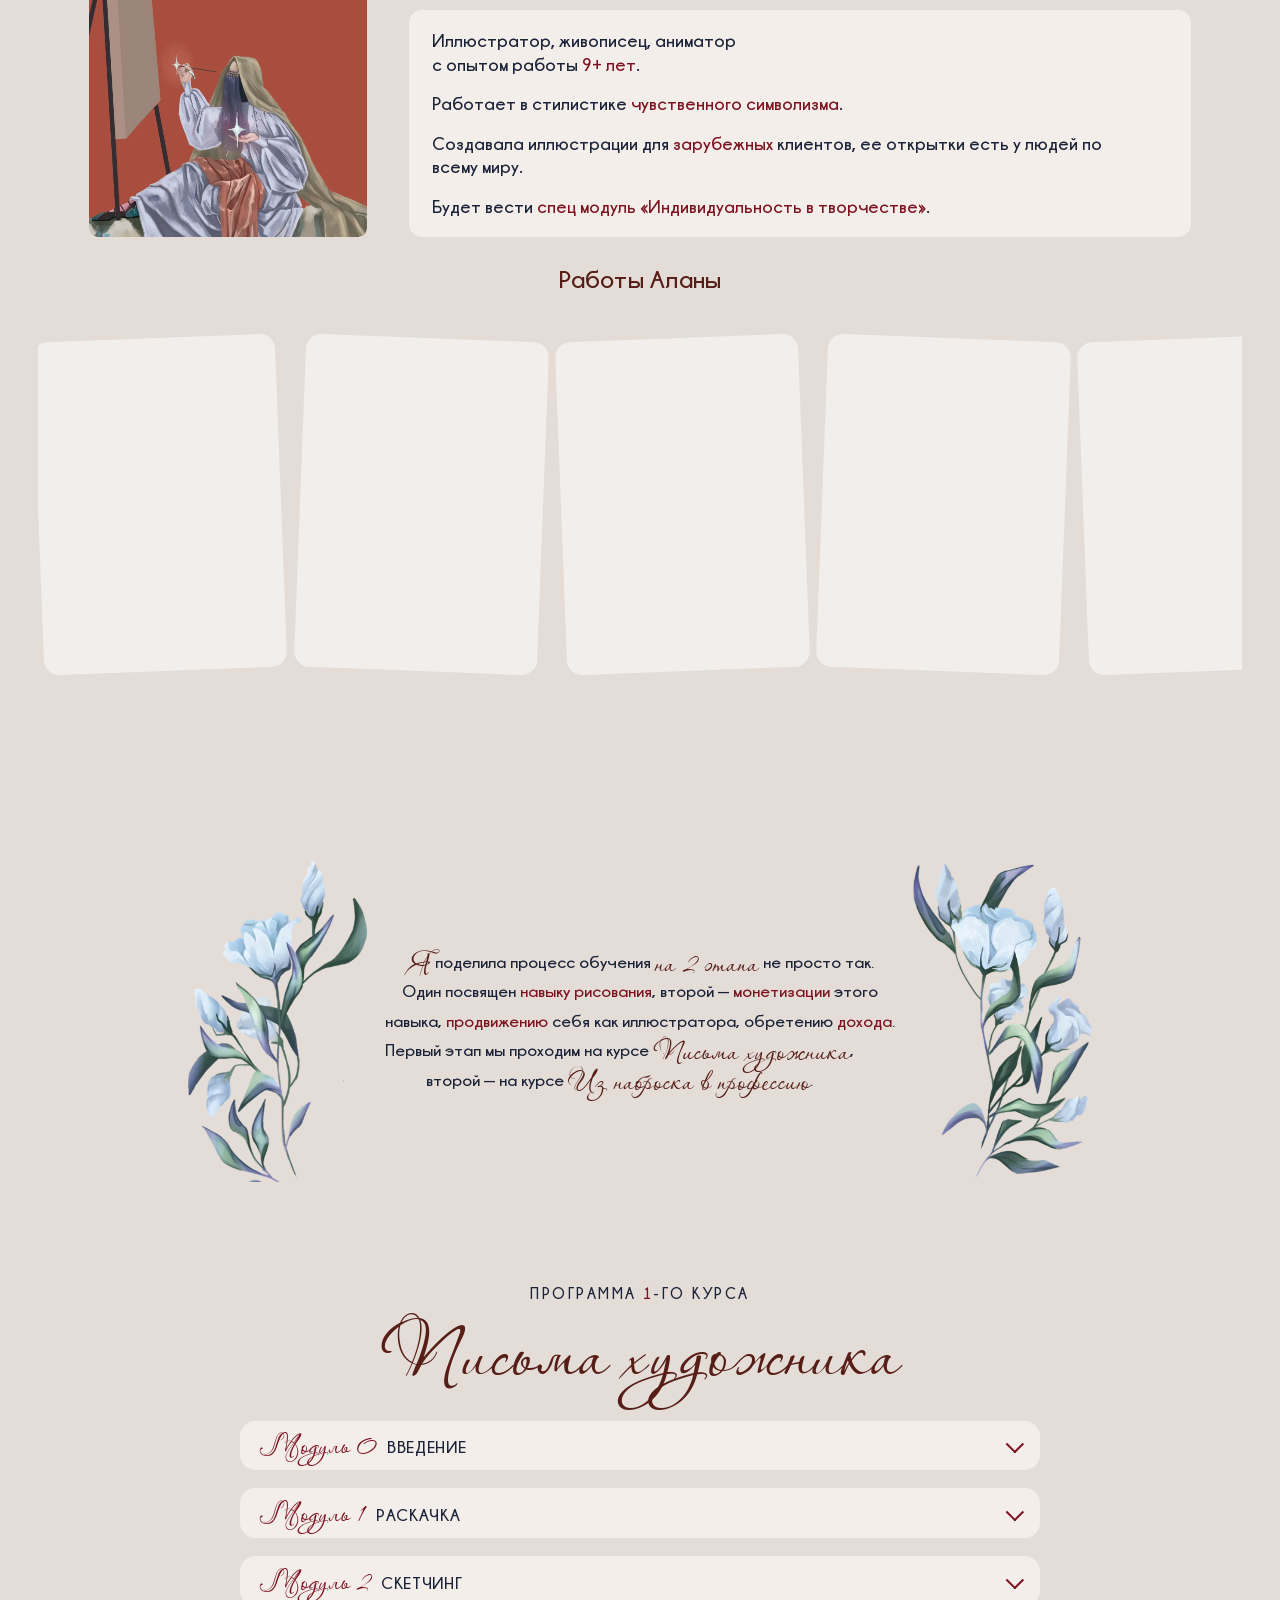
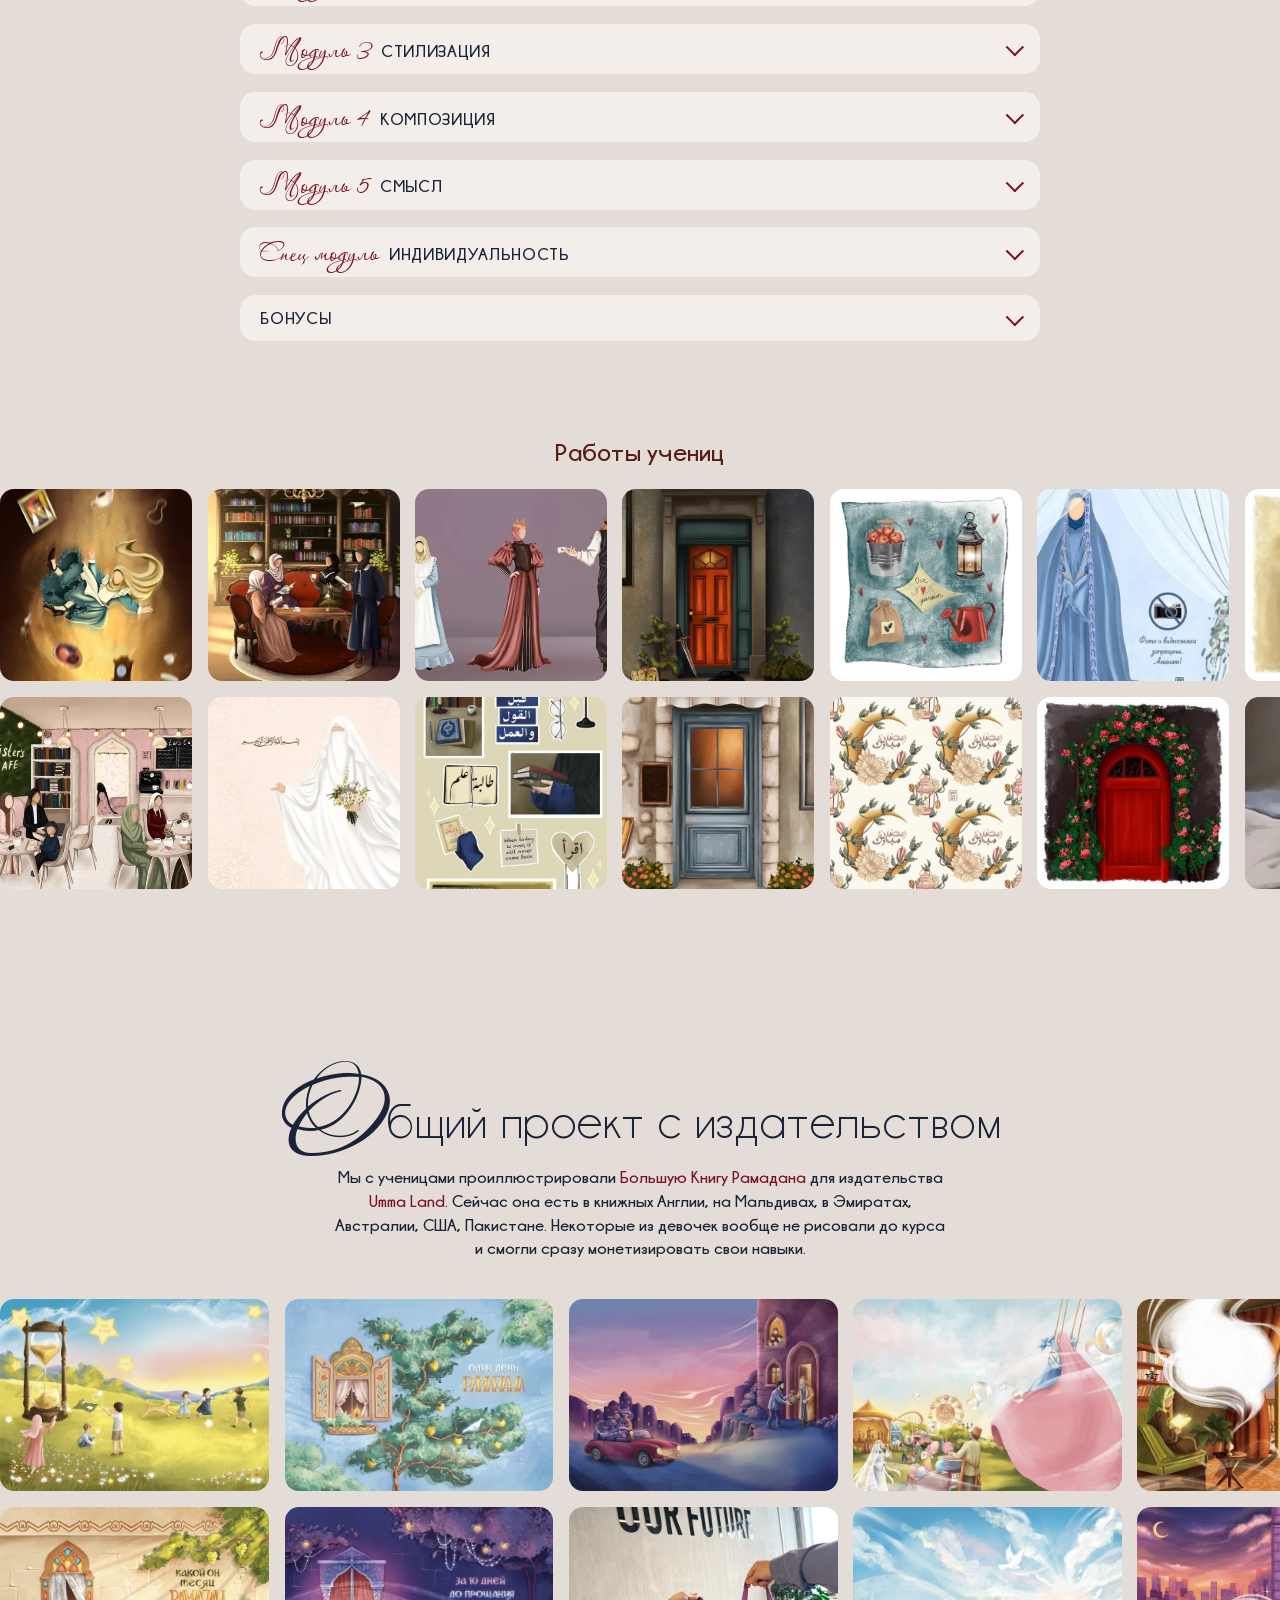
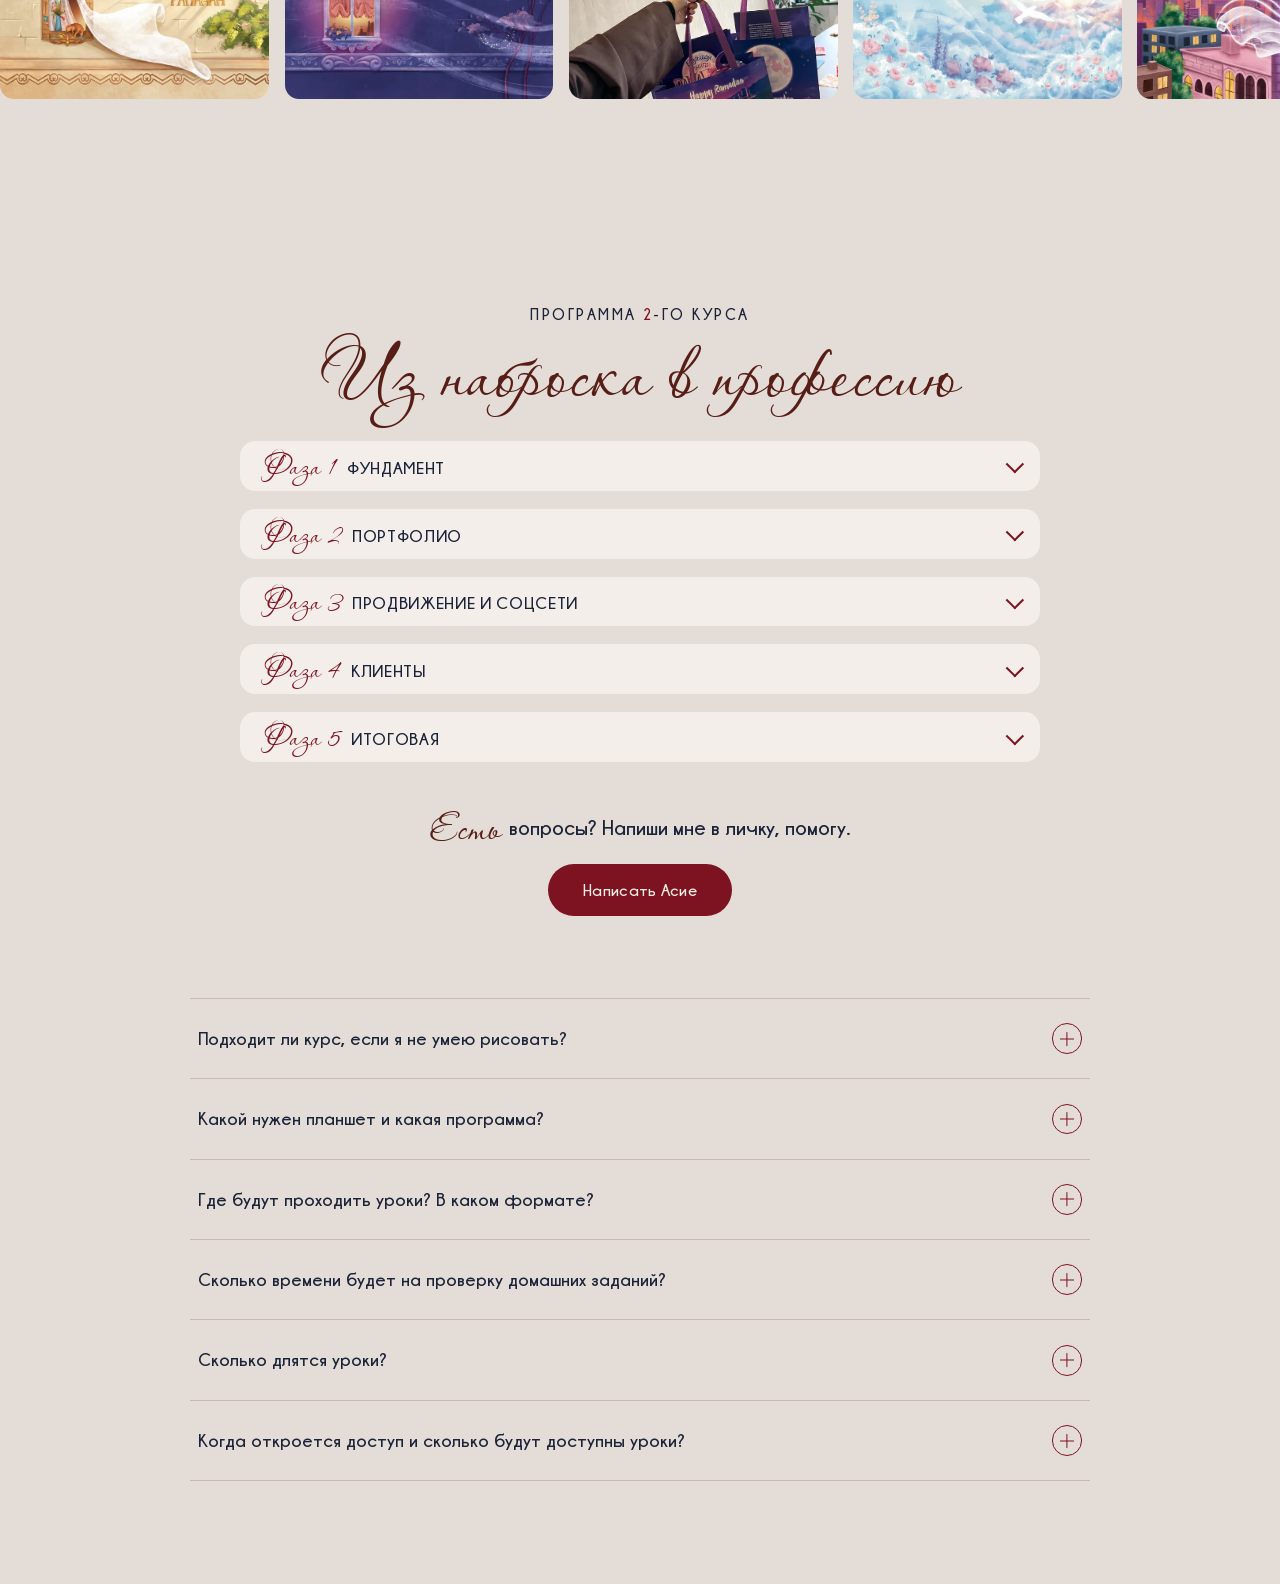
==== commit a6914bfe: "Две страницы: витрина на домене и полная версия на /predspisok/ - /            — тот же сайт без цен" ====
--- a/index.html
+++ b/index.html
@@ -13,7 +13,6 @@
 <meta property="og:image" content="https://aszavra.art/img/hero-1600.jpg">
 <meta property="og:url" content="https://aszavra.art/">
 <meta name="twitter:card" content="summary_large_image">
-
 <link rel="icon" type="image/png" sizes="32x32" href="favicon-32.png">
 <link rel="icon" type="image/png" sizes="16x16" href="favicon-16.png">
 
@@ -925,127 +924,6 @@
   </details>
 </section>
 
-<!-- ======================= ТАРИФЫ ======================= -->
-<!-- Одна лестница пути: «Письма художника» -> оба курса -> сопровождение.
-     Курс «Из наброска в профессию» отдельно не продаётся: он живёт в тарифах 3 и 4. -->
-<section class="section s-tar light">
-  <div class="wrap">
-    <h2 class="h2"><span class="script">В</span>арианты участия</h2>
-
-    <div class="tar__grid">
-    <article class="tar__card">
-      <img class="tar__orb" src="img/blocks/orb-blue.webp" alt="" style="--tilt: -4deg" loading="lazy" decoding="async">
-      <p class="tar__step">Тариф 1</p>
-      <h3 class="tar__name">Проба пера</h3>
-      <p class="tar__price">13 500 ₽</p>
-      <p class="tar__was">15 000 ₽</p>
-      <p class="tar__course">Курс «Письма художника»</p>
-      <p class="tar__sub">Что внутри</p>
-      <ul class="tar__list">
-        <li>первые 3 модуля курса по рисованию</li>
-        <li>доступ к урокам на год</li>
-        <li>домашние задания и бонусные уроки по каждому модулю</li>
-      </ul>
-      <p class="tar__sub tar__sub--no">Чего нет в этом тарифе</p>
-      <ul class="tar__list tar__list--no">
-        <li>нет двух оставшихся модулей курса</li>
-        <li>нет спецмодуля от Аланы</li>
-        <li>нет личной обратной связи от Асии</li>
-        <li>нет чата с другими ученицами</li>
-        <li>нет курса по монетизации</li>
-      </ul>
-      <div class="tar__foot">
-        <button class="tar__btn tar__btn--main" type="button" data-gcm="pay-1">Оплатить</button>
-        <button class="tar__btn tar__btn--book" type="button" data-gcm="book">Забронировать место</button>
-        <a class="tar__btn" href="https://t.me/aszavra" target="_blank" rel="noopener">Купить в рассрочку без банков %</a>
-      </div>
-    </article>
-
-    <article class="tar__card tar__card--pick">
-      <img class="tar__orb" src="img/blocks/orb-gray.webp" alt="" style="--tilt: 3deg" loading="lazy" decoding="async">
-      <p class="tar__badge">Хит</p>
-      <p class="tar__step">Тариф 2</p>
-      <h3 class="tar__name">Засучив рукава</h3>
-      <p class="tar__price">19 500 ₽</p>
-      <p class="tar__was">22 000 ₽</p>
-      <p class="tar__course">Курс «Письма художника»</p>
-      <p class="tar__sub">Что внутри</p>
-      <ul class="tar__list">
-        <li>все 5 модулей курса по рисованию</li>
-        <li>спецмодуль «Индивидуальность» от Аланы</li>
-        <li>личная обратная связь от Асии по домашним заданиям</li>
-        <li>разбор 1 домашнего задания от Аланы по её модулю</li>
-        <li>закрытый чат с другими ученицами потока</li>
-        <li>доступ к урокам на год</li>
-      </ul>
-      <p class="tar__sub tar__sub--no">Чего нет в этом тарифе</p>
-      <ul class="tar__list tar__list--no">
-        <li>нет курса по монетизации</li>
-      </ul>
-      <div class="tar__foot">
-        <div class="tar__seats">
-          <div class="tar__bar"><span style="width: 30%"></span></div>
-          <p>12 из 40 мест занято</p>
-        </div>
-        <button class="tar__btn tar__btn--main" type="button" data-gcm="pay-2">Оплатить</button>
-        <button class="tar__btn tar__btn--book" type="button" data-gcm="book">Забронировать место</button>
-        <a class="tar__btn" href="https://t.me/aszavra" target="_blank" rel="noopener">Купить в рассрочку без банков %</a>
-      </div>
-    </article>
-
-    <article class="tar__card tar__card--pick">
-      <img class="tar__orb" src="img/blocks/orb-pink.webp" alt="" style="--tilt: -3deg" loading="lazy" decoding="async">
-      <p class="tar__badge">Выгодный</p>
-      <p class="tar__step">Тариф 3</p>
-      <h3 class="tar__name">До победного</h3>
-      <p class="tar__price">39 500 ₽</p>
-      <p class="tar__was">45 000 ₽</p>
-      <p class="tar__course">Курс «Письма художника»<br>Курс «Из наброска в профессию»</p>
-      <p class="tar__sub">Что внутри</p>
-      <ul class="tar__list">
-        <li>Курс «Письма художника»</li>
-        <li>Курс «Из наброска в профессию»: 5 фаз — фундамент, портфолио, продвижение и соцсети, клиенты, итоговая стратегия</li>
-        <li>выбранная ниша и направление монетизации</li>
-        <li>готовое портфолио, оформленные Instagram и Behance</li>
-        <li>система соцсетей и Stories, съёмка 7 Reels</li>
-        <li>навык переговоров с клиентами, брендами и издательствами</li>
-        <li>личная стратегия роста дохода на год вперёд</li>
-      </ul>
-      <p class="tar__note">Купить курс по монетизации отдельно позже будет дороже, чем взять его сейчас вместе с курсом по рисованию.</p>
-      <div class="tar__foot">
-        <div class="tar__seats">
-          <div class="tar__bar"><span style="width: 50%"></span></div>
-          <p>5 из 10 мест занято</p>
-        </div>
-        <button class="tar__btn tar__btn--main" type="button" data-gcm="pay-3">Оплатить</button>
-        <button class="tar__btn tar__btn--book" type="button" data-gcm="book">Забронировать место</button>
-        <a class="tar__btn" href="https://t.me/aszavra" target="_blank" rel="noopener">Купить в рассрочку без банков %</a>
-        <a class="tar__btn tar__btn--ask" href="https://t.me/aszavra" target="_blank" rel="noopener">Уже брала 1-й курс, хочу 2-й.<br>Написать Асие</a>
-      </div>
-    </article>
-
-    <article class="tar__card">
-      <img class="tar__orb" src="img/blocks/donut.webp" alt="" style="--tilt: 4deg" loading="lazy" decoding="async">
-      <p class="tar__step">Тариф 4</p>
-      <h3 class="tar__name">Наставничество</h3>
-      <p class="tar__price">79 000 ₽</p>
-      <p class="tar__was">89 000 ₽</p>
-      <p class="tar__course">Оба курса и личное сопровождение</p>
-      <p class="tar__sub">Что внутри</p>
-      <ul class="tar__list">
-        <li>Курс «Письма художника»</li>
-        <li>Курс «Из наброска в профессию»</li>
-        <li>личное сопровождение с индивидуальным графиком созвонов и проверкой домашнего задания в обоих курсах</li>
-        <li>приоритетная обратная связь</li>
-      </ul>
-      <div class="tar__foot">
-        <p class="tar__soldout" aria-disabled="true">Мест нет</p>
-      </div>
-    </article>
-    </div>
-  </div>
-</section>
-
 <!-- ======================= СВЯЗЬ С АСИЕЙ ======================= -->
 <section class="section s-ask light">
   <div class="wrap">
@@ -1087,29 +965,6 @@
     </div>
   </div>
 </section>
-
-<!-- ======================= ОКНО БРОНИРОВАНИЯ ======================= -->
-<!-- 🔴 Виджет GetCourse вставляет iframe ВМЕСТО своего <script> и задаёт
-     высоту его РОДИТЕЛЮ, поэтому у него отдельная обёртка .gcm__form.
-     Скрипт отрабатывает на DOMContentLoaded, а не по клику, поэтому окно
-     прячем видимостью, а не display:none — иначе iframe не измерит высоту. -->
-<div class="gcm" id="gcm" aria-hidden="true">
-  <div class="gcm__box" role="dialog" aria-modal="true" aria-label="Бронирование места">
-    <button class="gcm__close" id="gcm-close" type="button" aria-label="Закрыть">&times;</button>
-    <div class="gcm__form" data-form="book">
-      <script id="f72ab7a6e8a40b432aeb825b94781642b12d5c39" src="https://liberty-university.getcourse.ru/pl/lite/widget/script?id=1317283"></script>
-    </div>
-    <div class="gcm__form" data-form="pay-1">
-      <script id="a354bc82b170cece6ee54f7ab13a8b1a223501a6" src="https://liberty-university.getcourse.ru/pl/lite/widget/script?id=1317274"></script>
-    </div>
-    <div class="gcm__form" data-form="pay-2">
-      <script id="34a0b247f6c1edc7a322df518a0d7c447f6baea5" src="https://liberty-university.getcourse.ru/pl/lite/widget/script?id=1317279"></script>
-    </div>
-    <div class="gcm__form" data-form="pay-3">
-      <script id="4b8a3f1aabf79c08802923e6c51e957052bfd6ea" src="https://liberty-university.getcourse.ru/pl/lite/widget/script?id=1649769"></script>
-    </div>
-  </div>
-</div>
 
 <div class="lb" id="lb" hidden>
   <button class="lb__close" id="lb-close" aria-label="Закрыть">×</button>
@@ -1255,43 +1110,5 @@
 </script>
 
 
-<script>
-/* Окно бронирования: все кнопки «Забронировать место» открывают одну и ту же
-   форму GetCourse. Виджет живёт в странице с самого начала (иначе он не
-   успевает измерить свою высоту), окно только показываем и прячем. */
-(function () {
-  var box = document.getElementById('gcm');
-  if (!box) return;
-  var closeBtn = document.getElementById('gcm-close');
-  var opened = false;
-
-  function open() {
-    box.classList.add('is-open');
-    box.setAttribute('aria-hidden', 'false');
-    document.body.style.overflow = 'hidden';
-    opened = true;
-  }
-  function close() {
-    box.classList.remove('is-open');
-    box.setAttribute('aria-hidden', 'true');
-    document.body.style.overflow = '';
-    opened = false;
-  }
-
-  var forms = box.querySelectorAll('.gcm__form');
-  document.querySelectorAll('[data-gcm]').forEach(function (b) {
-    b.addEventListener('click', function (e) {
-      e.preventDefault();
-      var key = b.dataset.gcm;
-      forms.forEach(function (f) { f.classList.toggle('is-active', f.dataset.form === key); });
-      box.querySelector('.gcm__box').scrollTop = 0;
-      open();
-    });
-  });
-  closeBtn.addEventListener('click', close);
-  box.addEventListener('click', function (e) { if (e.target === box) close(); });
-  addEventListener('keydown', function (e) { if (opened && e.key === 'Escape') close(); });
-})();
-</script>
 </body>
 </html>
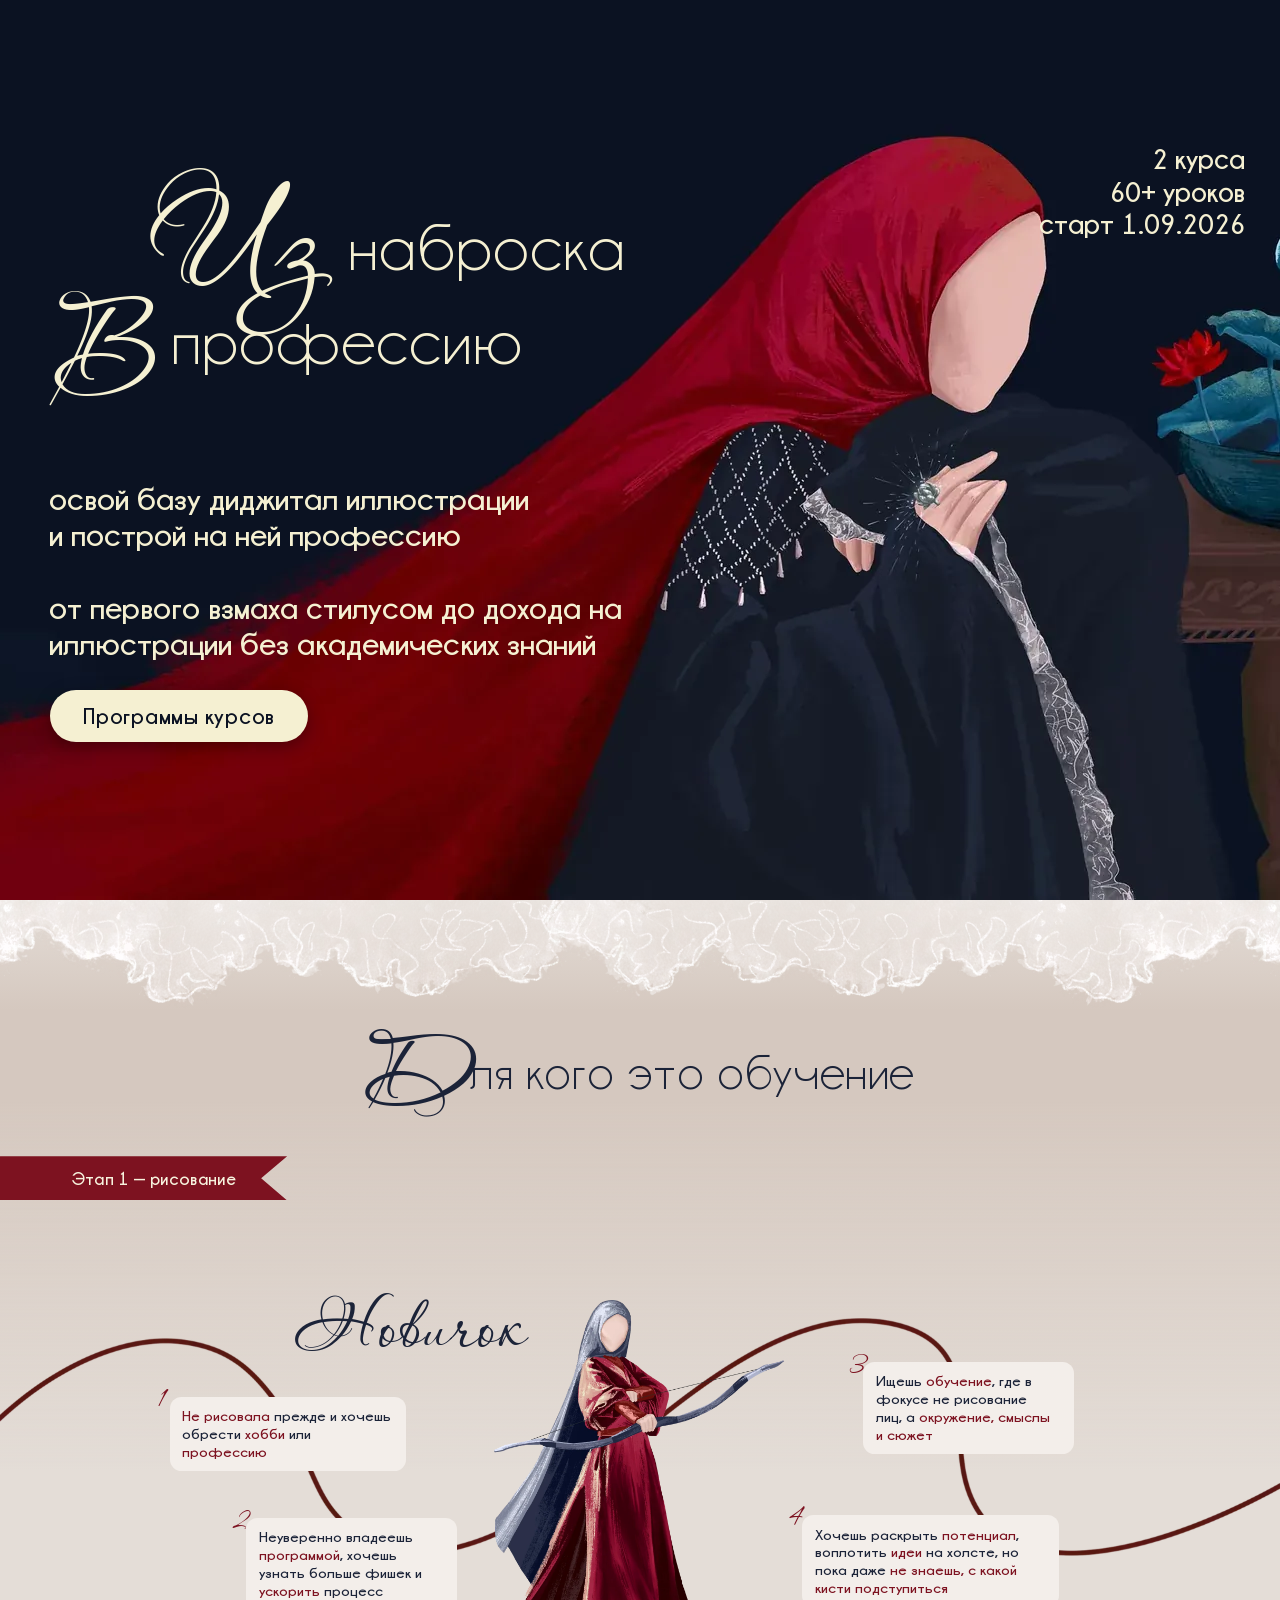
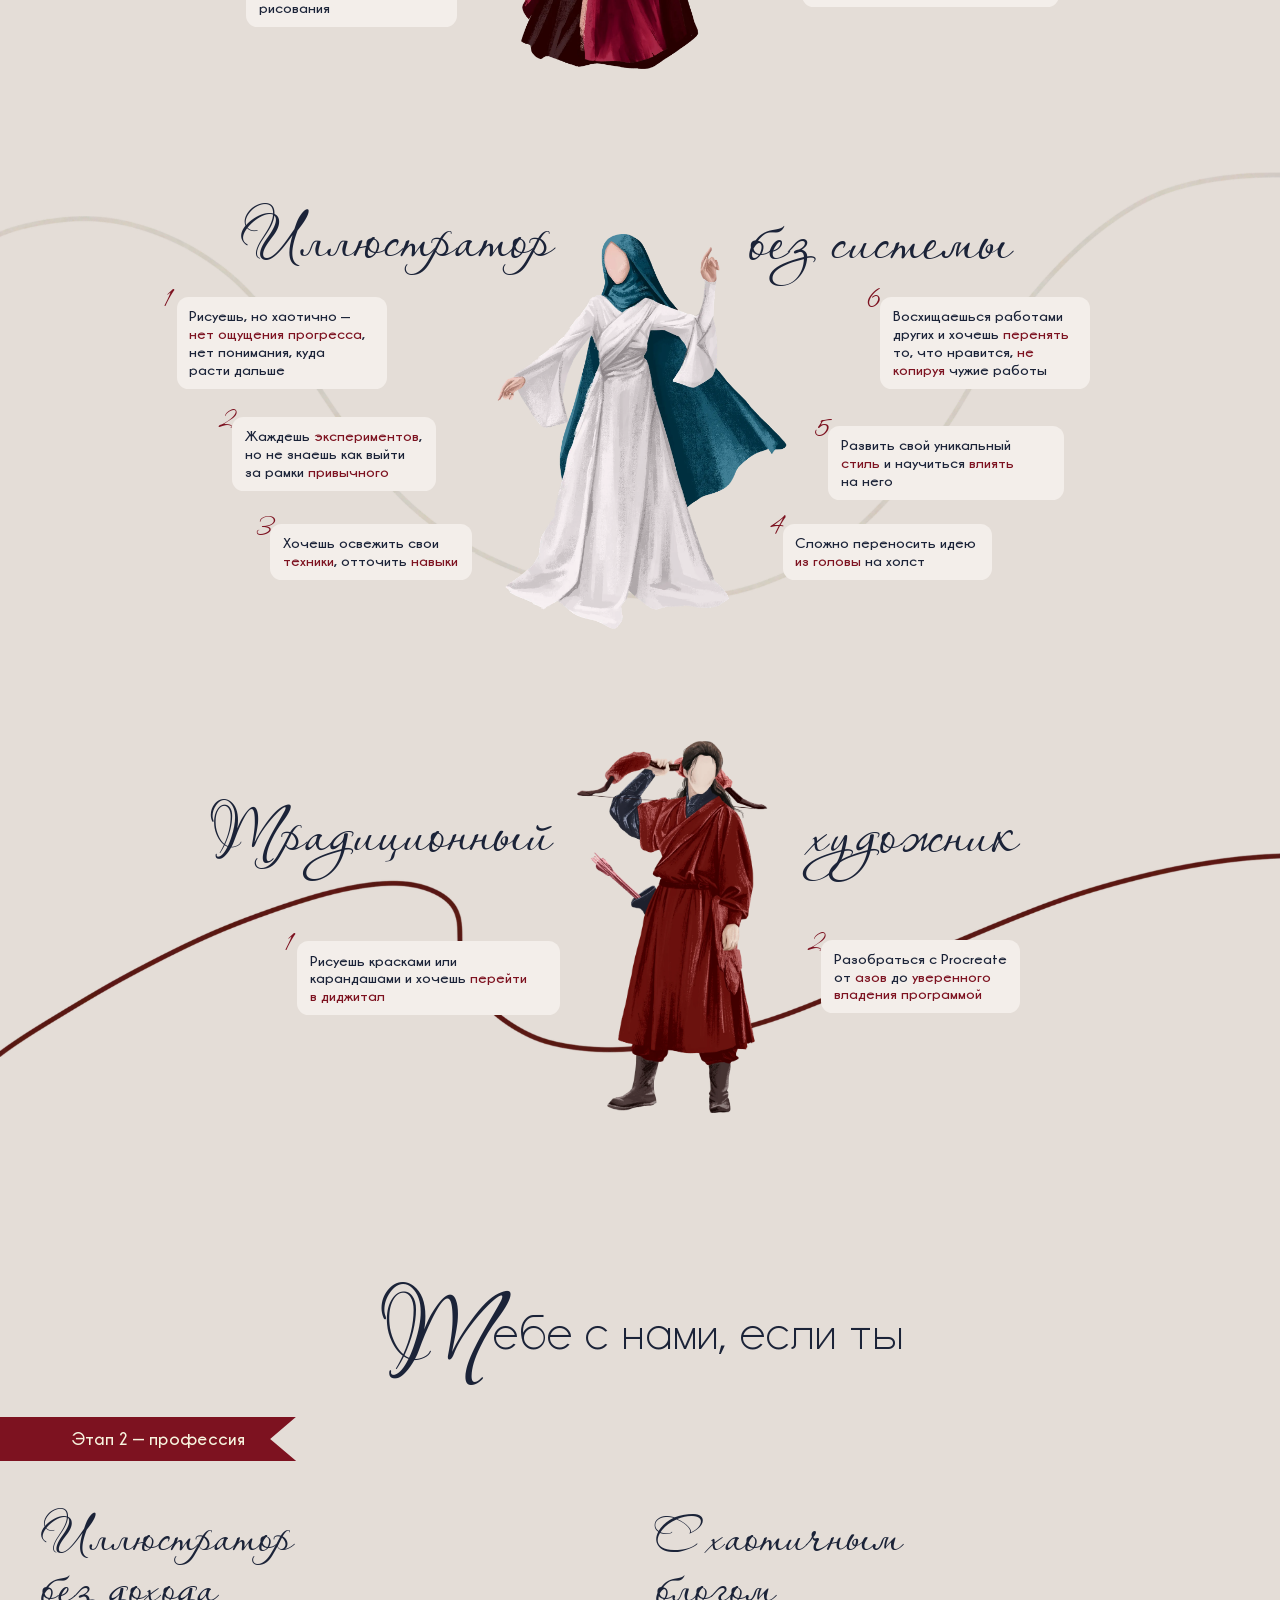
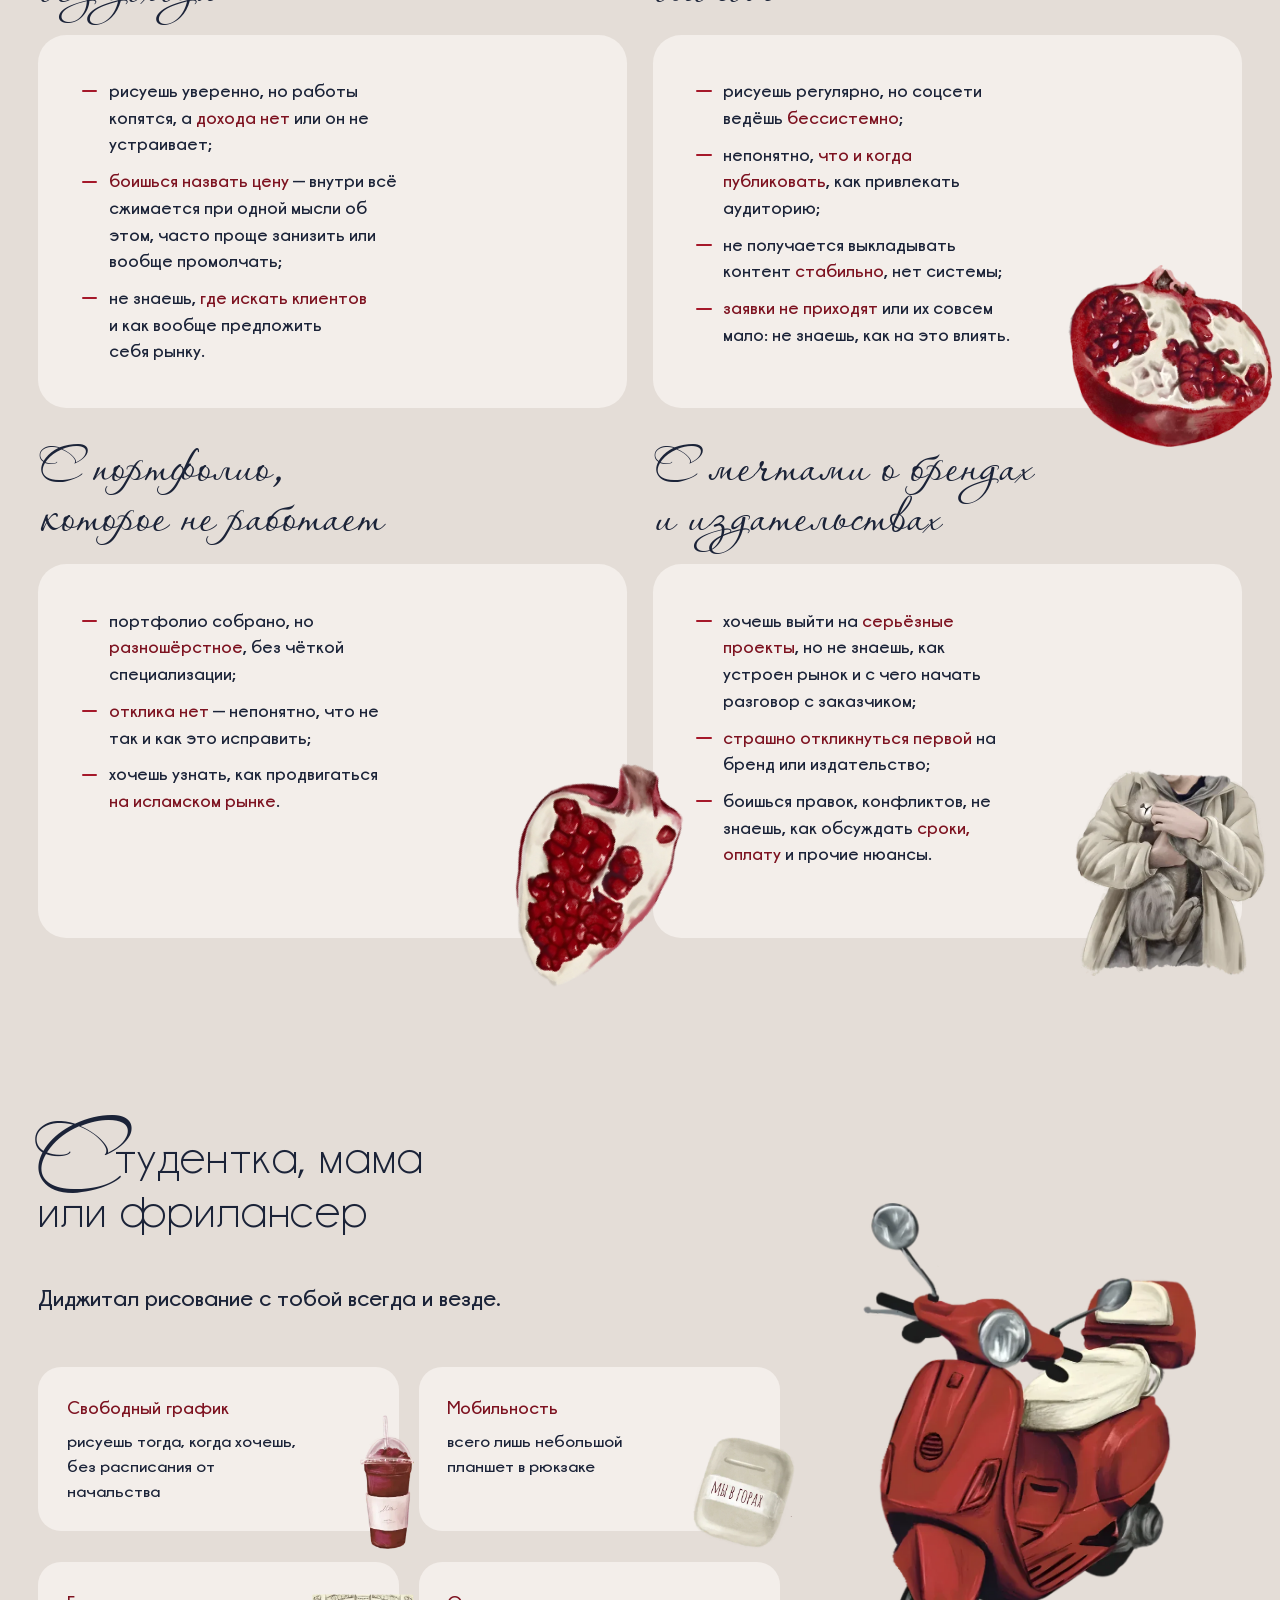
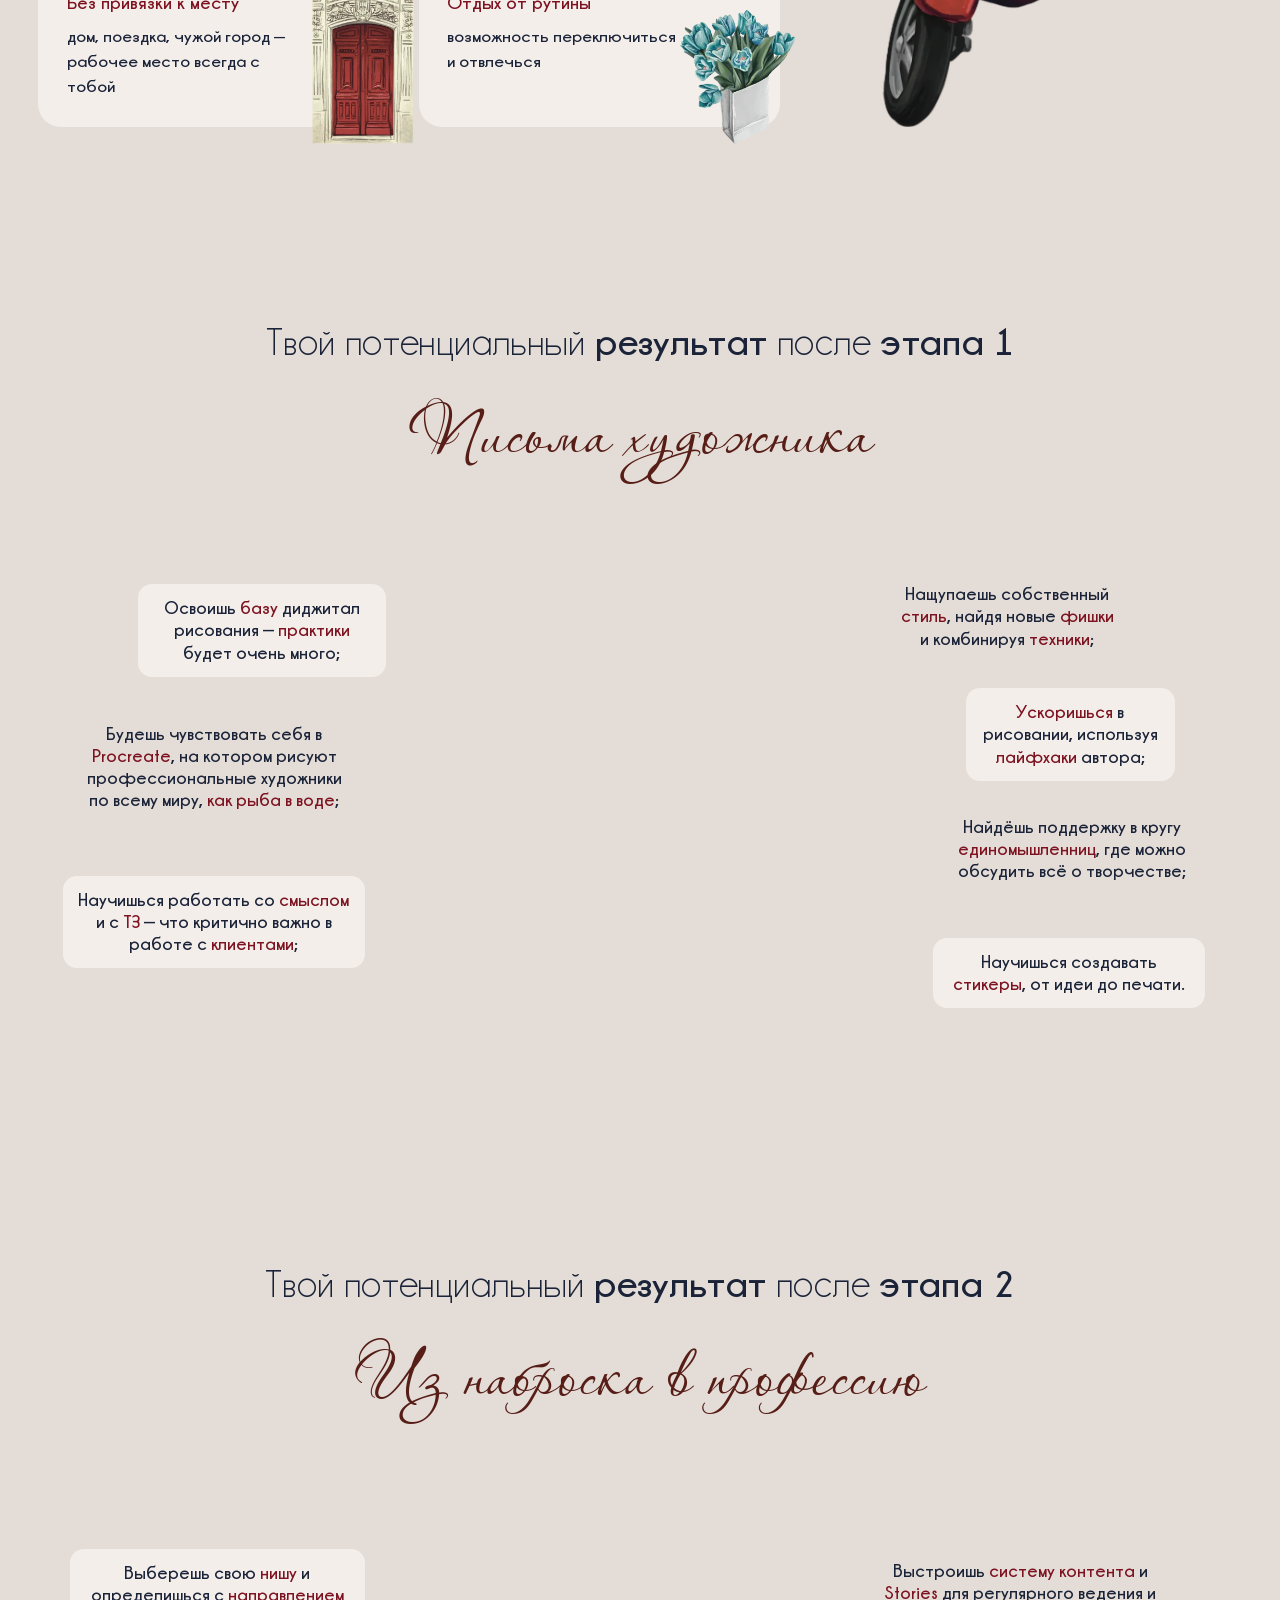
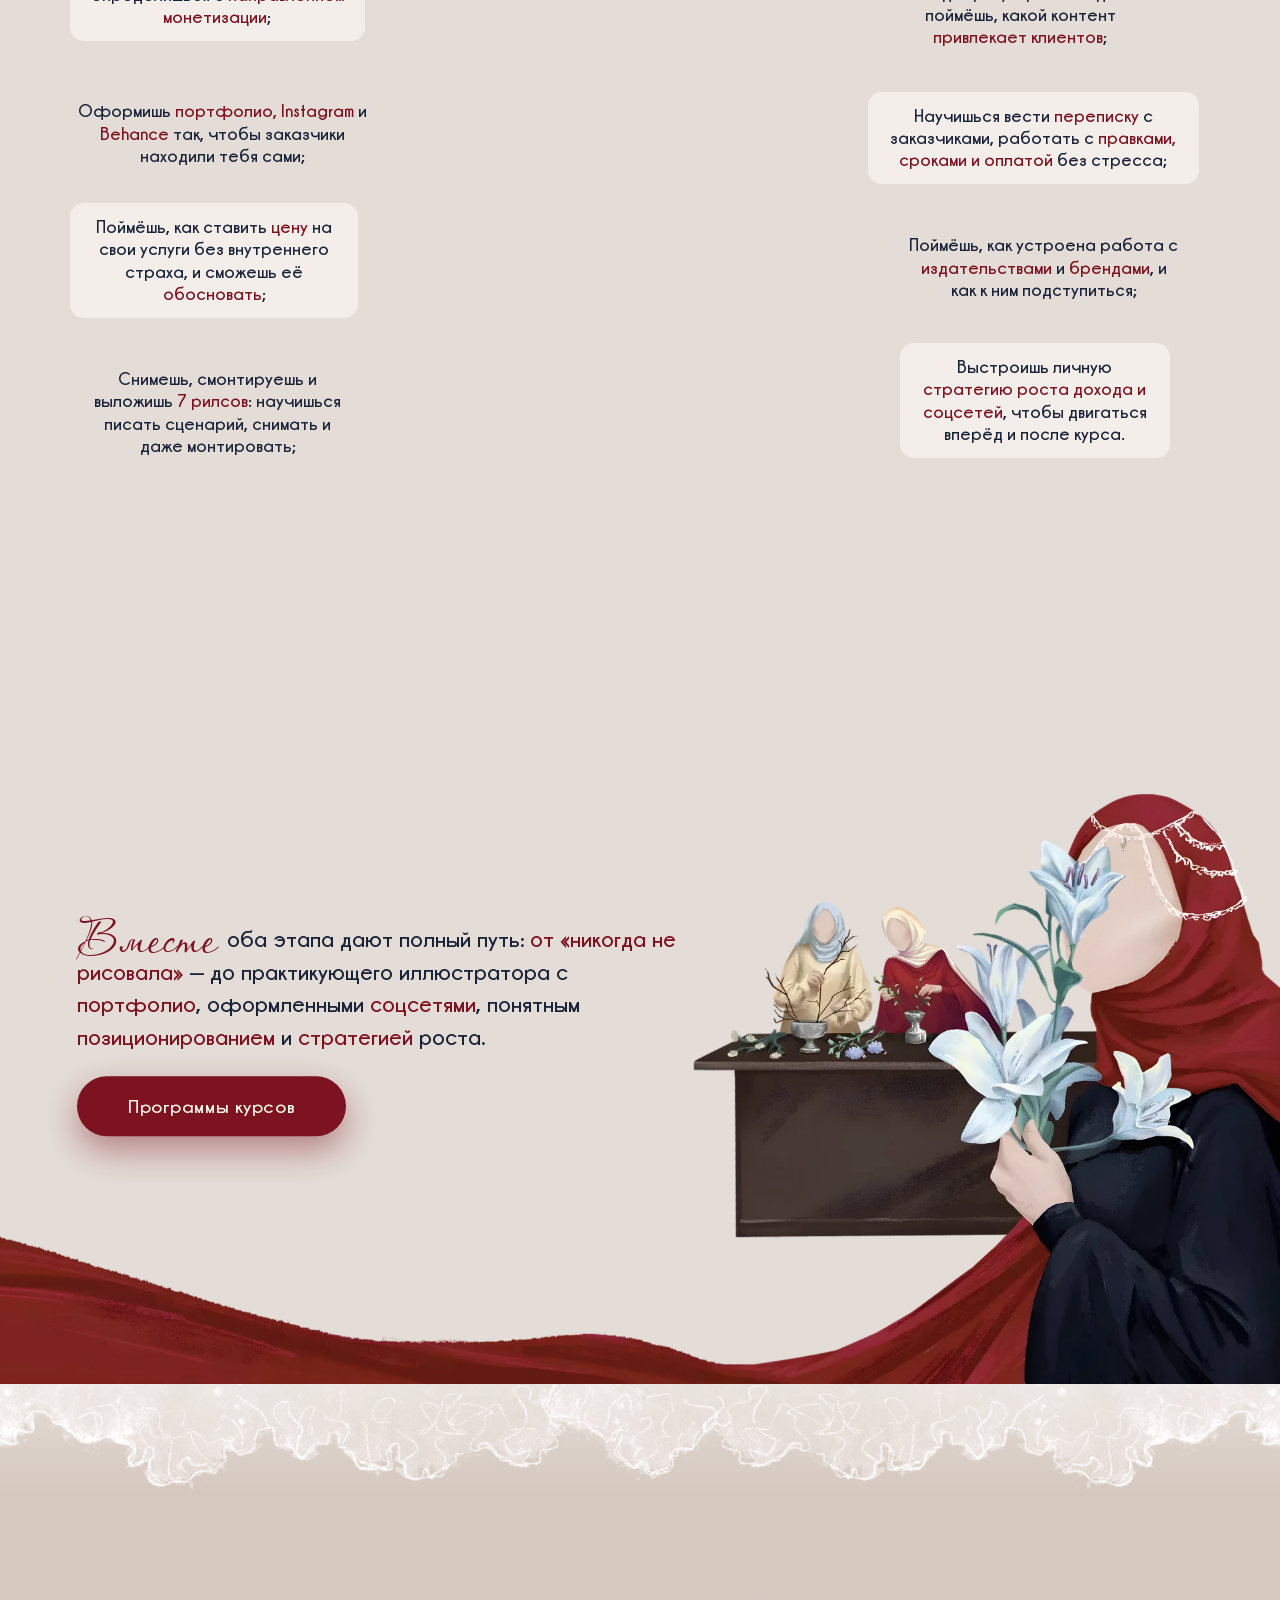
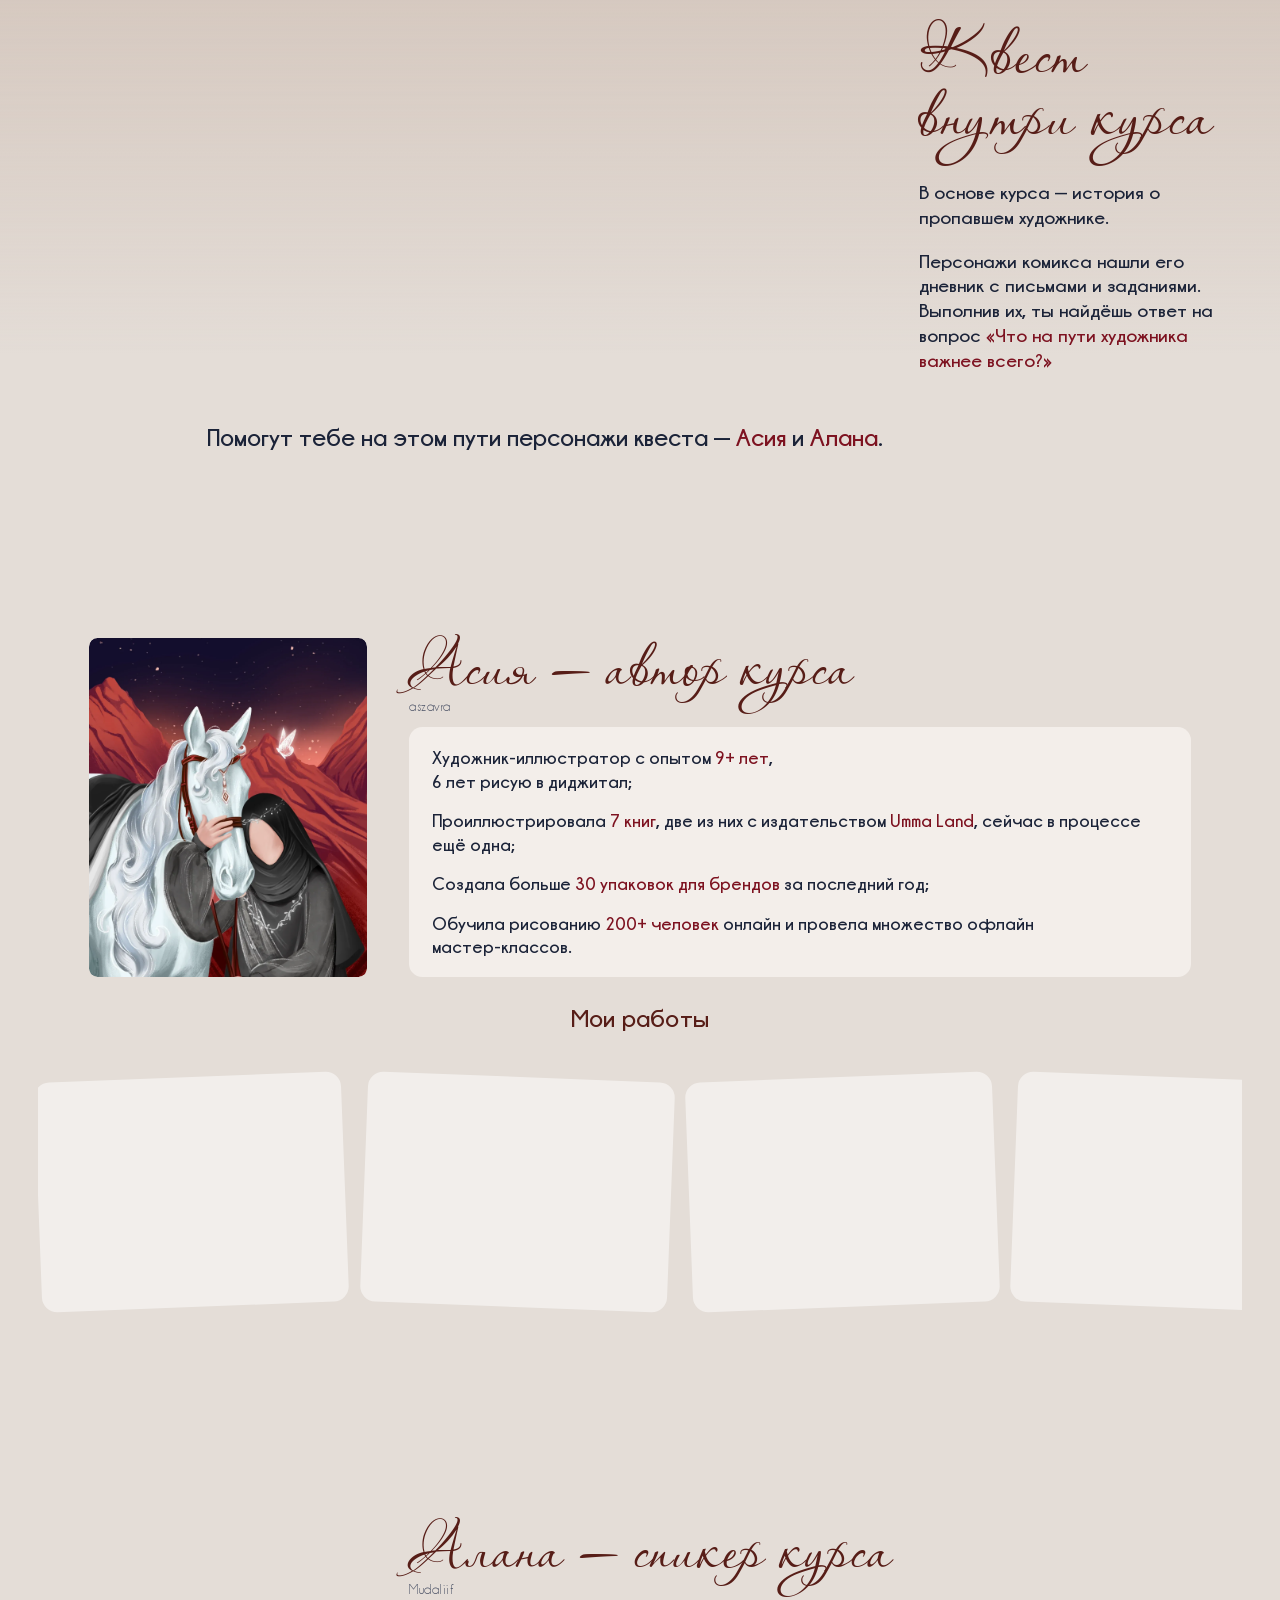
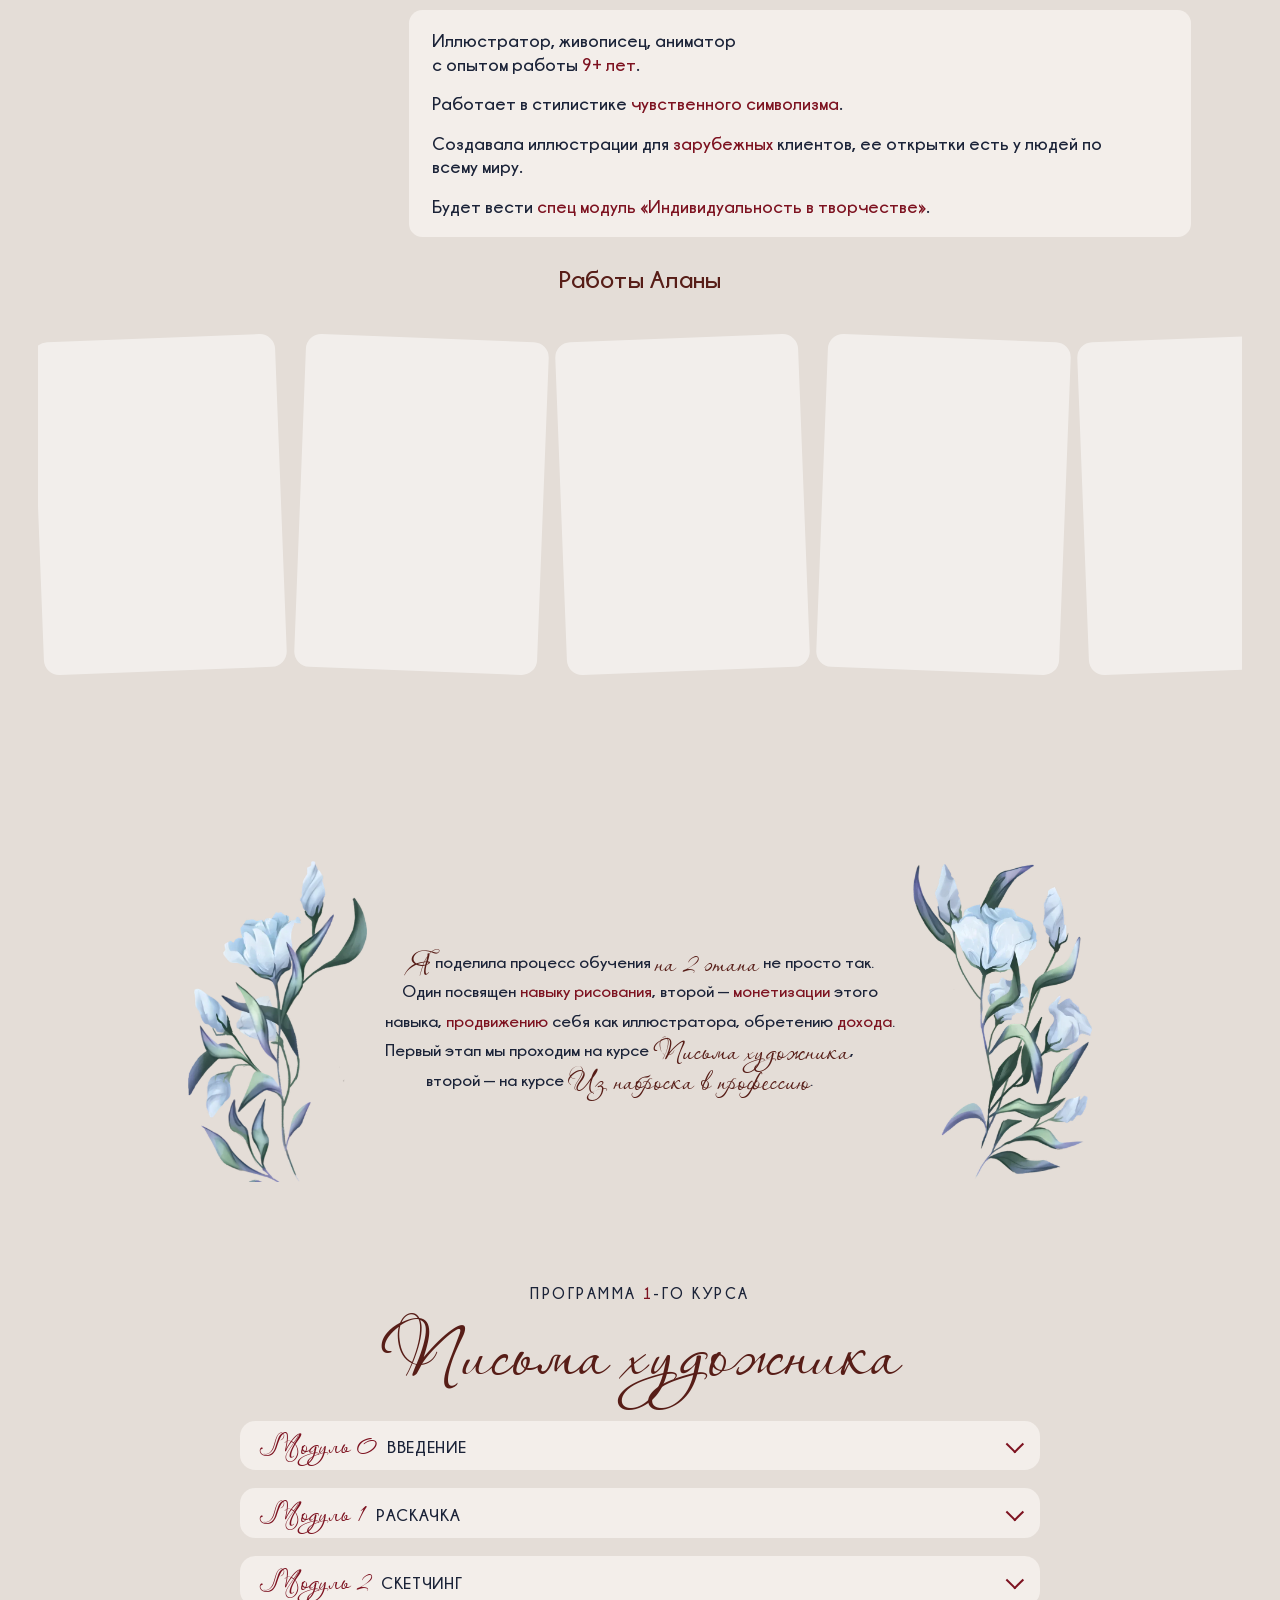
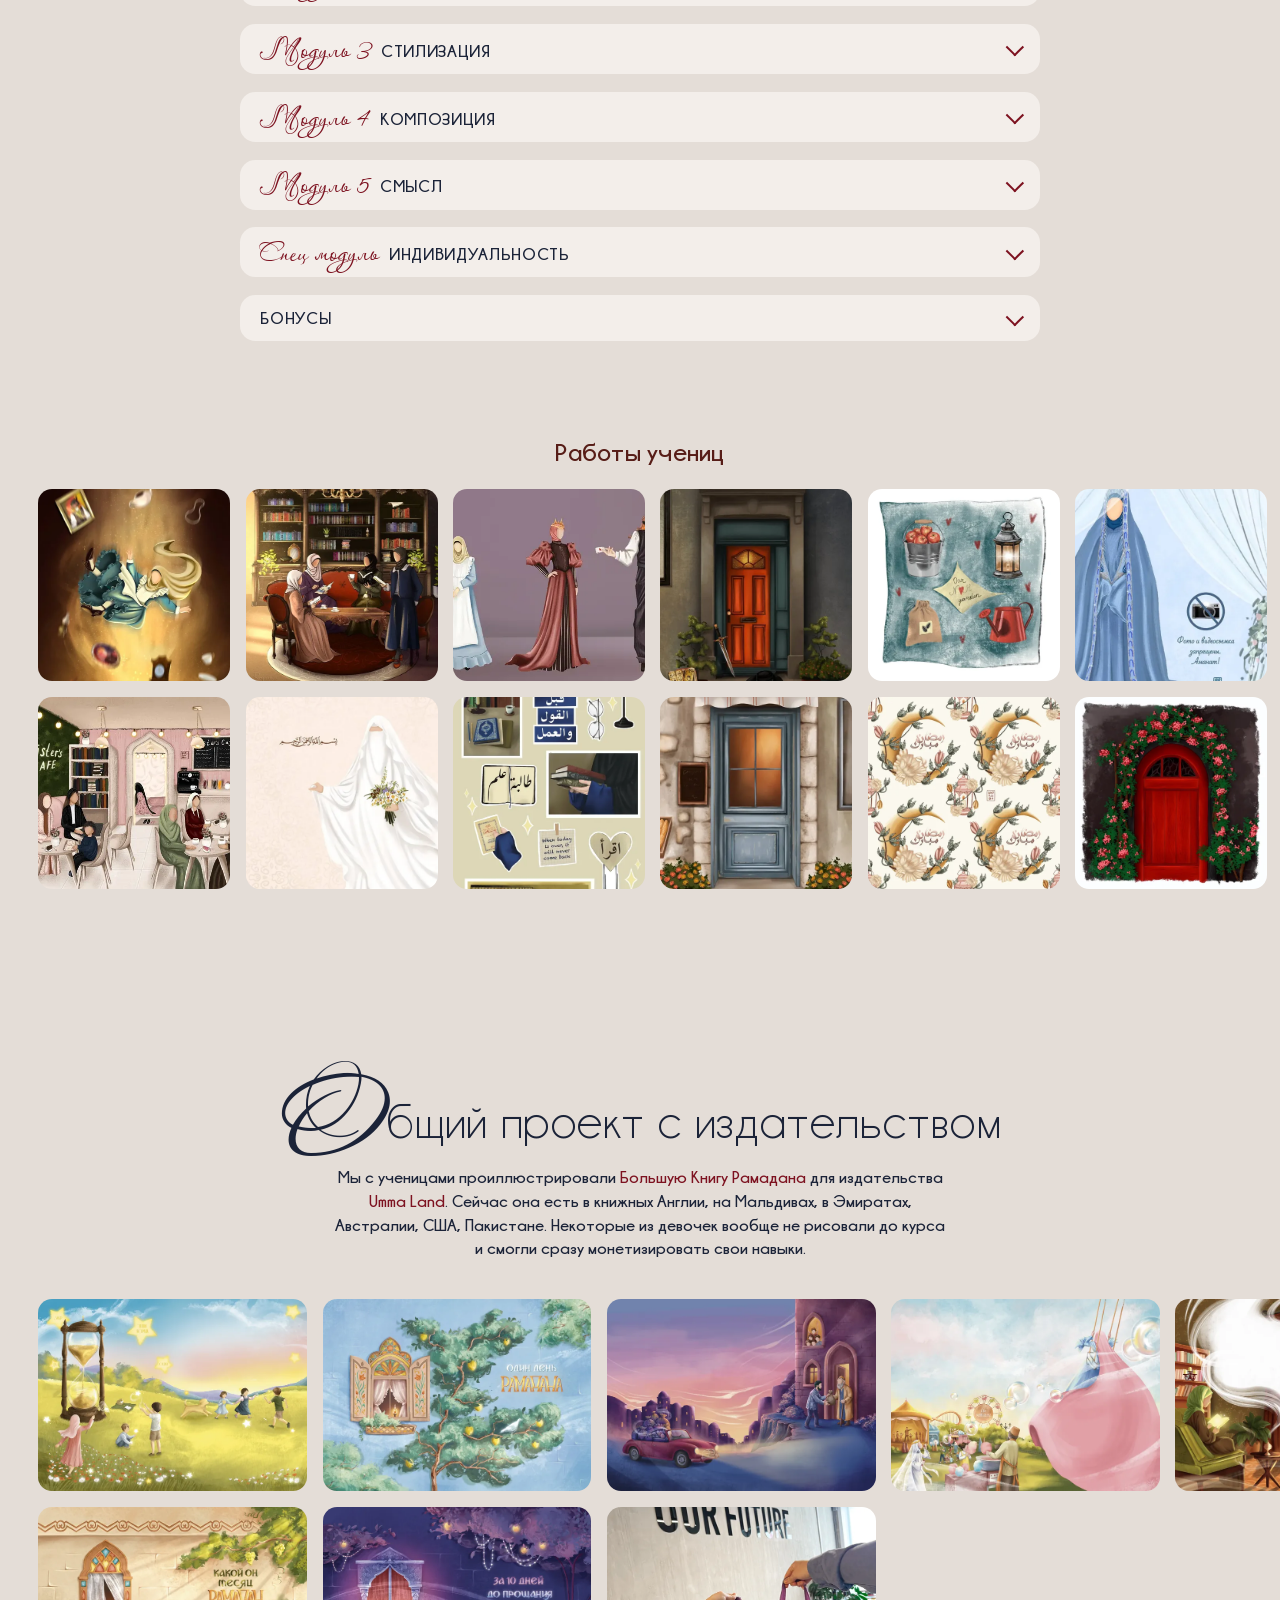
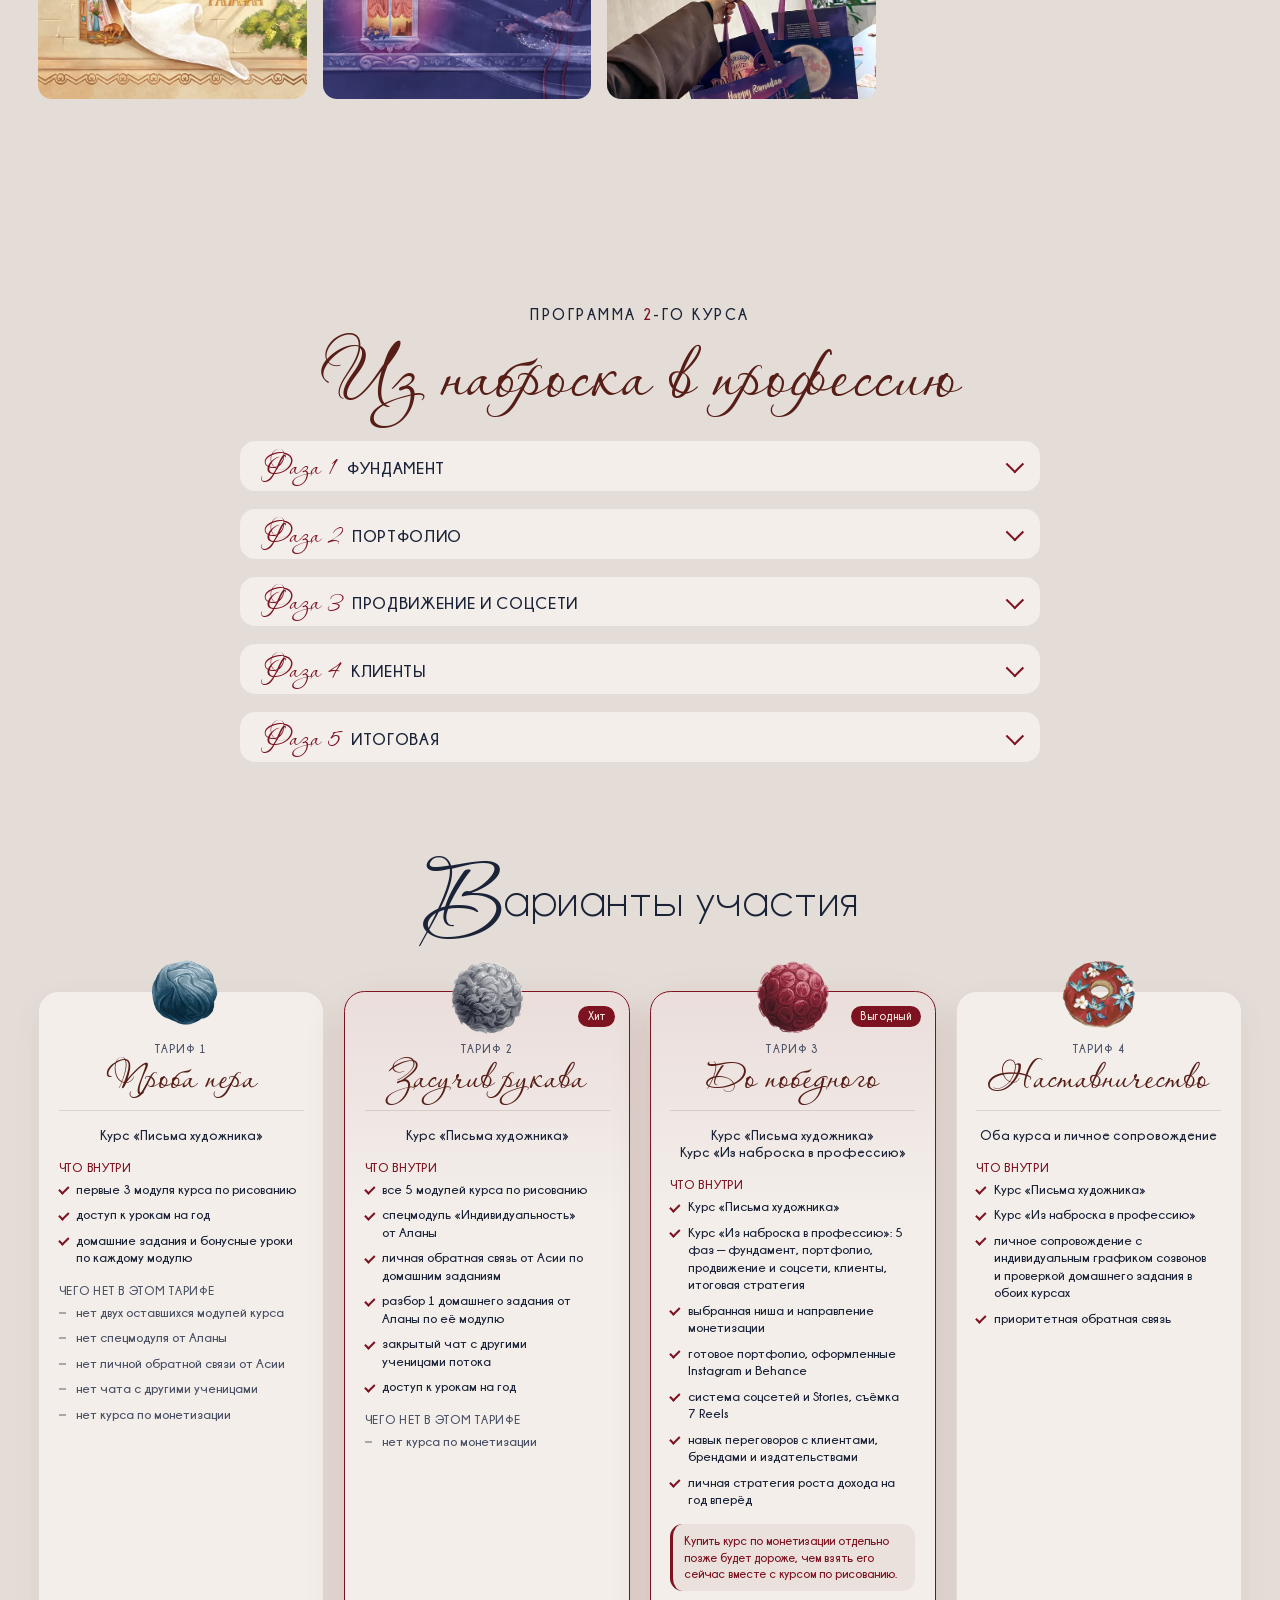
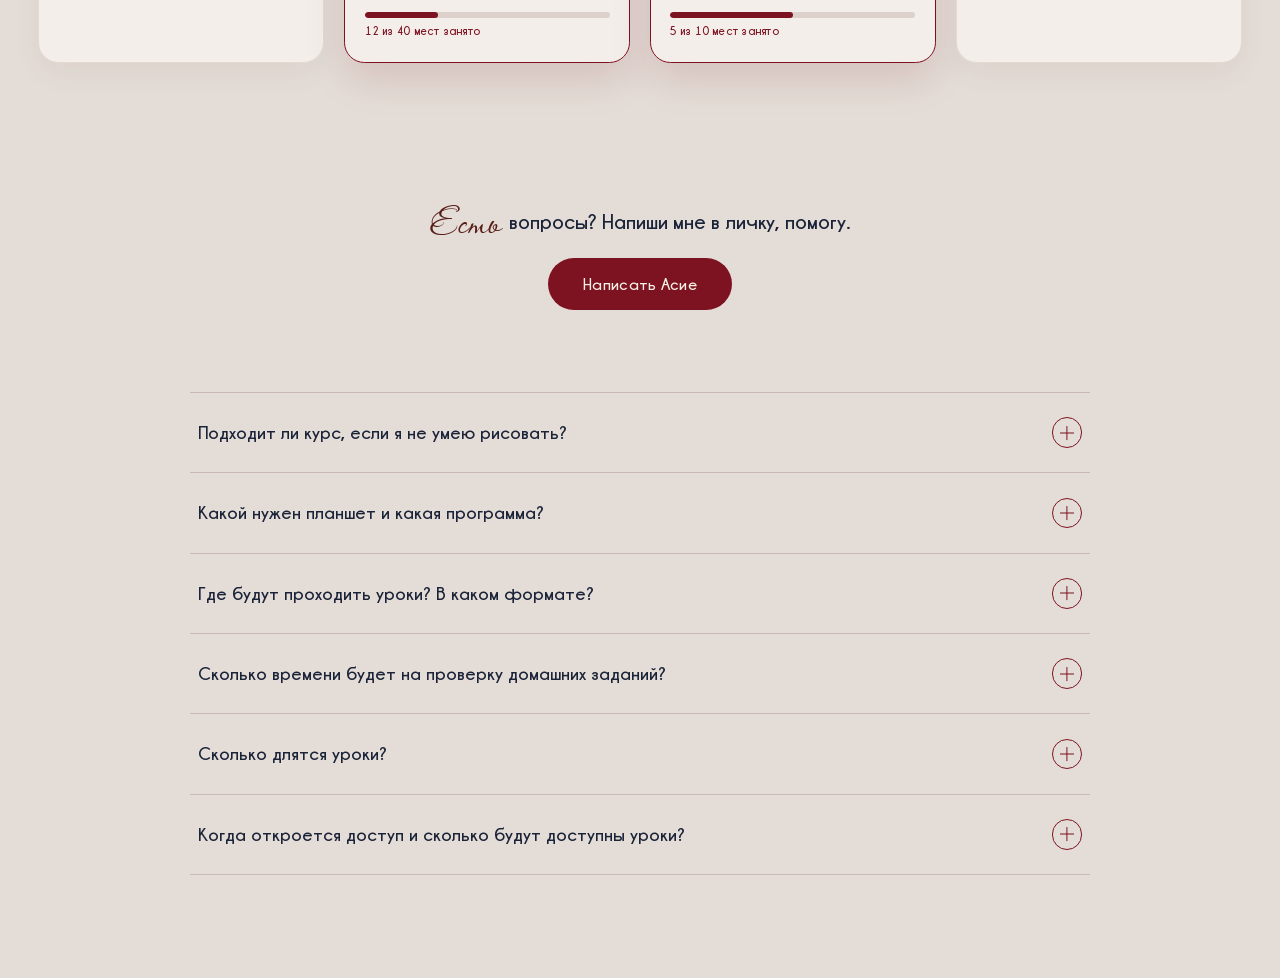
==== commit 8068aa8e: "Витрина: тарифы остаются, убраны только цены и кнопки - на главной карточки тарифов на месте: видно," ====
--- a/index.html
+++ b/index.html
@@ -924,6 +924,108 @@
   </details>
 </section>
 
+<!-- ======================= ТАРИФЫ ======================= -->
+<!-- Одна лестница пути: «Письма художника» -> оба курса -> сопровождение.
+     Курс «Из наброска в профессию» отдельно не продаётся: он живёт в тарифах 3 и 4. -->
+<section class="section s-tar light">
+  <div class="wrap">
+    <h2 class="h2"><span class="script">В</span>арианты участия</h2>
+
+    <div class="tar__grid">
+    <article class="tar__card">
+      <img class="tar__orb" src="img/blocks/orb-blue.webp" alt="" style="--tilt: -4deg" loading="lazy" decoding="async">
+      <p class="tar__step">Тариф 1</p>
+      <h3 class="tar__name">Проба пера</h3>
+            <p class="tar__course">Курс «Письма художника»</p>
+      <p class="tar__sub">Что внутри</p>
+      <ul class="tar__list">
+        <li>первые 3 модуля курса по рисованию</li>
+        <li>доступ к урокам на год</li>
+        <li>домашние задания и бонусные уроки по каждому модулю</li>
+      </ul>
+      <p class="tar__sub tar__sub--no">Чего нет в этом тарифе</p>
+      <ul class="tar__list tar__list--no">
+        <li>нет двух оставшихся модулей курса</li>
+        <li>нет спецмодуля от Аланы</li>
+        <li>нет личной обратной связи от Асии</li>
+        <li>нет чата с другими ученицами</li>
+        <li>нет курса по монетизации</li>
+      </ul>
+      <div class="tar__foot">
+              </div>
+    </article>
+
+    <article class="tar__card tar__card--pick">
+      <img class="tar__orb" src="img/blocks/orb-gray.webp" alt="" style="--tilt: 3deg" loading="lazy" decoding="async">
+      <p class="tar__badge">Хит</p>
+      <p class="tar__step">Тариф 2</p>
+      <h3 class="tar__name">Засучив рукава</h3>
+            <p class="tar__course">Курс «Письма художника»</p>
+      <p class="tar__sub">Что внутри</p>
+      <ul class="tar__list">
+        <li>все 5 модулей курса по рисованию</li>
+        <li>спецмодуль «Индивидуальность» от Аланы</li>
+        <li>личная обратная связь от Асии по домашним заданиям</li>
+        <li>разбор 1 домашнего задания от Аланы по её модулю</li>
+        <li>закрытый чат с другими ученицами потока</li>
+        <li>доступ к урокам на год</li>
+      </ul>
+      <p class="tar__sub tar__sub--no">Чего нет в этом тарифе</p>
+      <ul class="tar__list tar__list--no">
+        <li>нет курса по монетизации</li>
+      </ul>
+      <div class="tar__foot">
+        <div class="tar__seats">
+          <div class="tar__bar"><span style="width: 30%"></span></div>
+          <p>12 из 40 мест занято</p>
+        </div>
+              </div>
+    </article>
+
+    <article class="tar__card tar__card--pick">
+      <img class="tar__orb" src="img/blocks/orb-pink.webp" alt="" style="--tilt: -3deg" loading="lazy" decoding="async">
+      <p class="tar__badge">Выгодный</p>
+      <p class="tar__step">Тариф 3</p>
+      <h3 class="tar__name">До победного</h3>
+            <p class="tar__course">Курс «Письма художника»<br>Курс «Из наброска в профессию»</p>
+      <p class="tar__sub">Что внутри</p>
+      <ul class="tar__list">
+        <li>Курс «Письма художника»</li>
+        <li>Курс «Из наброска в профессию»: 5 фаз — фундамент, портфолио, продвижение и соцсети, клиенты, итоговая стратегия</li>
+        <li>выбранная ниша и направление монетизации</li>
+        <li>готовое портфолио, оформленные Instagram и Behance</li>
+        <li>система соцсетей и Stories, съёмка 7 Reels</li>
+        <li>навык переговоров с клиентами, брендами и издательствами</li>
+        <li>личная стратегия роста дохода на год вперёд</li>
+      </ul>
+      <p class="tar__note">Купить курс по монетизации отдельно позже будет дороже, чем взять его сейчас вместе с курсом по рисованию.</p>
+      <div class="tar__foot">
+        <div class="tar__seats">
+          <div class="tar__bar"><span style="width: 50%"></span></div>
+          <p>5 из 10 мест занято</p>
+        </div>
+              </div>
+    </article>
+
+    <article class="tar__card">
+      <img class="tar__orb" src="img/blocks/donut.webp" alt="" style="--tilt: 4deg" loading="lazy" decoding="async">
+      <p class="tar__step">Тариф 4</p>
+      <h3 class="tar__name">Наставничество</h3>
+            <p class="tar__course">Оба курса и личное сопровождение</p>
+      <p class="tar__sub">Что внутри</p>
+      <ul class="tar__list">
+        <li>Курс «Письма художника»</li>
+        <li>Курс «Из наброска в профессию»</li>
+        <li>личное сопровождение с индивидуальным графиком созвонов и проверкой домашнего задания в обоих курсах</li>
+        <li>приоритетная обратная связь</li>
+      </ul>
+      <div class="tar__foot">
+              </div>
+    </article>
+    </div>
+  </div>
+</section>
+
 <!-- ======================= СВЯЗЬ С АСИЕЙ ======================= -->
 <section class="section s-ask light">
   <div class="wrap">
--- a/css/offer.css
+++ b/css/offer.css
@@ -578,3 +578,10 @@
   font-size: clamp(14px, 1.1vw, 19px);
 }
 @media (prefers-reduced-motion: reduce) { .gcm { transition: none; } }
+
+/* ---------- левый отступ у лент с работами ----------
+   🔴 Отступ у .stu был задан всегда, но первая карточка всё равно липла
+   к краю: лента со scroll-snap подкручивается так, чтобы карточка легла
+   к началу области привязки, а та начинается ВНУТРИ отступа. scroll-padding
+   сдвигает область привязки — и отступ снова виден. Работает на всех ширинах. */
+.stu { scroll-padding-inline: clamp(16px, 3vw, 60px); }
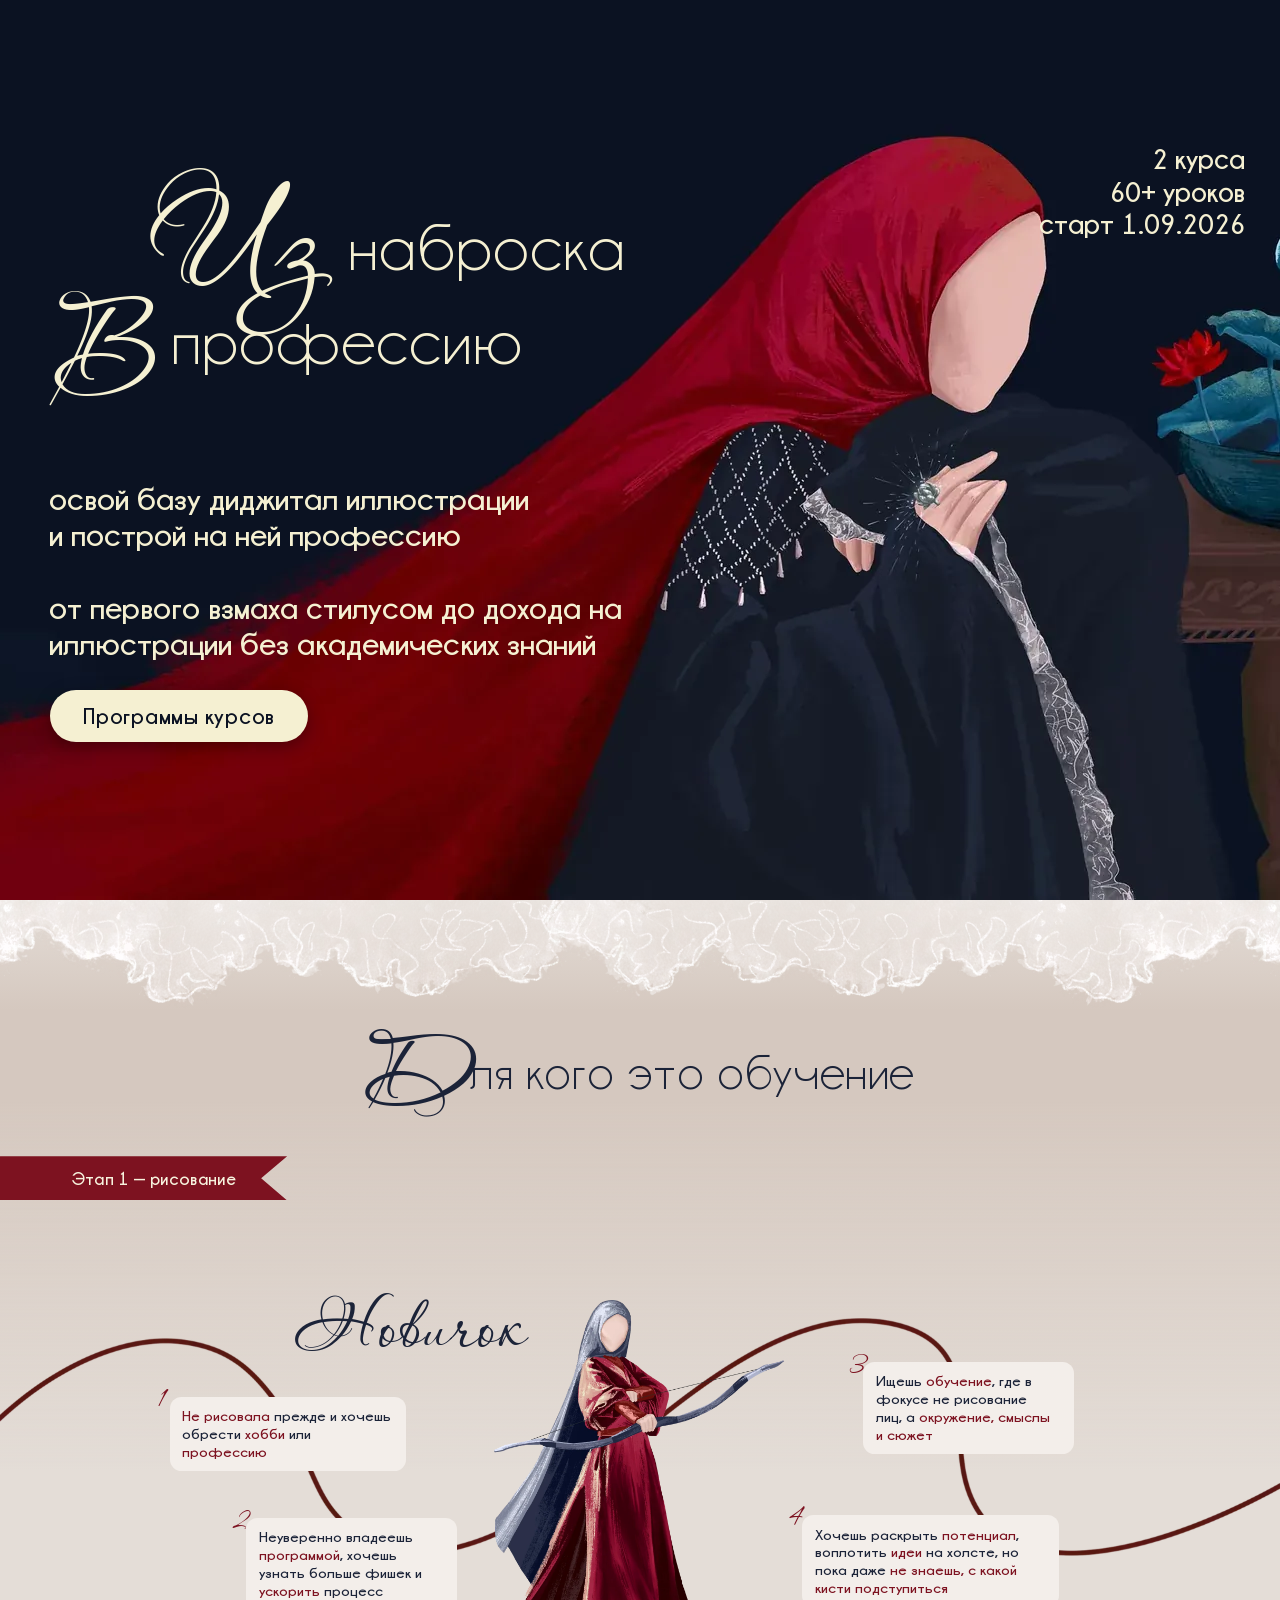
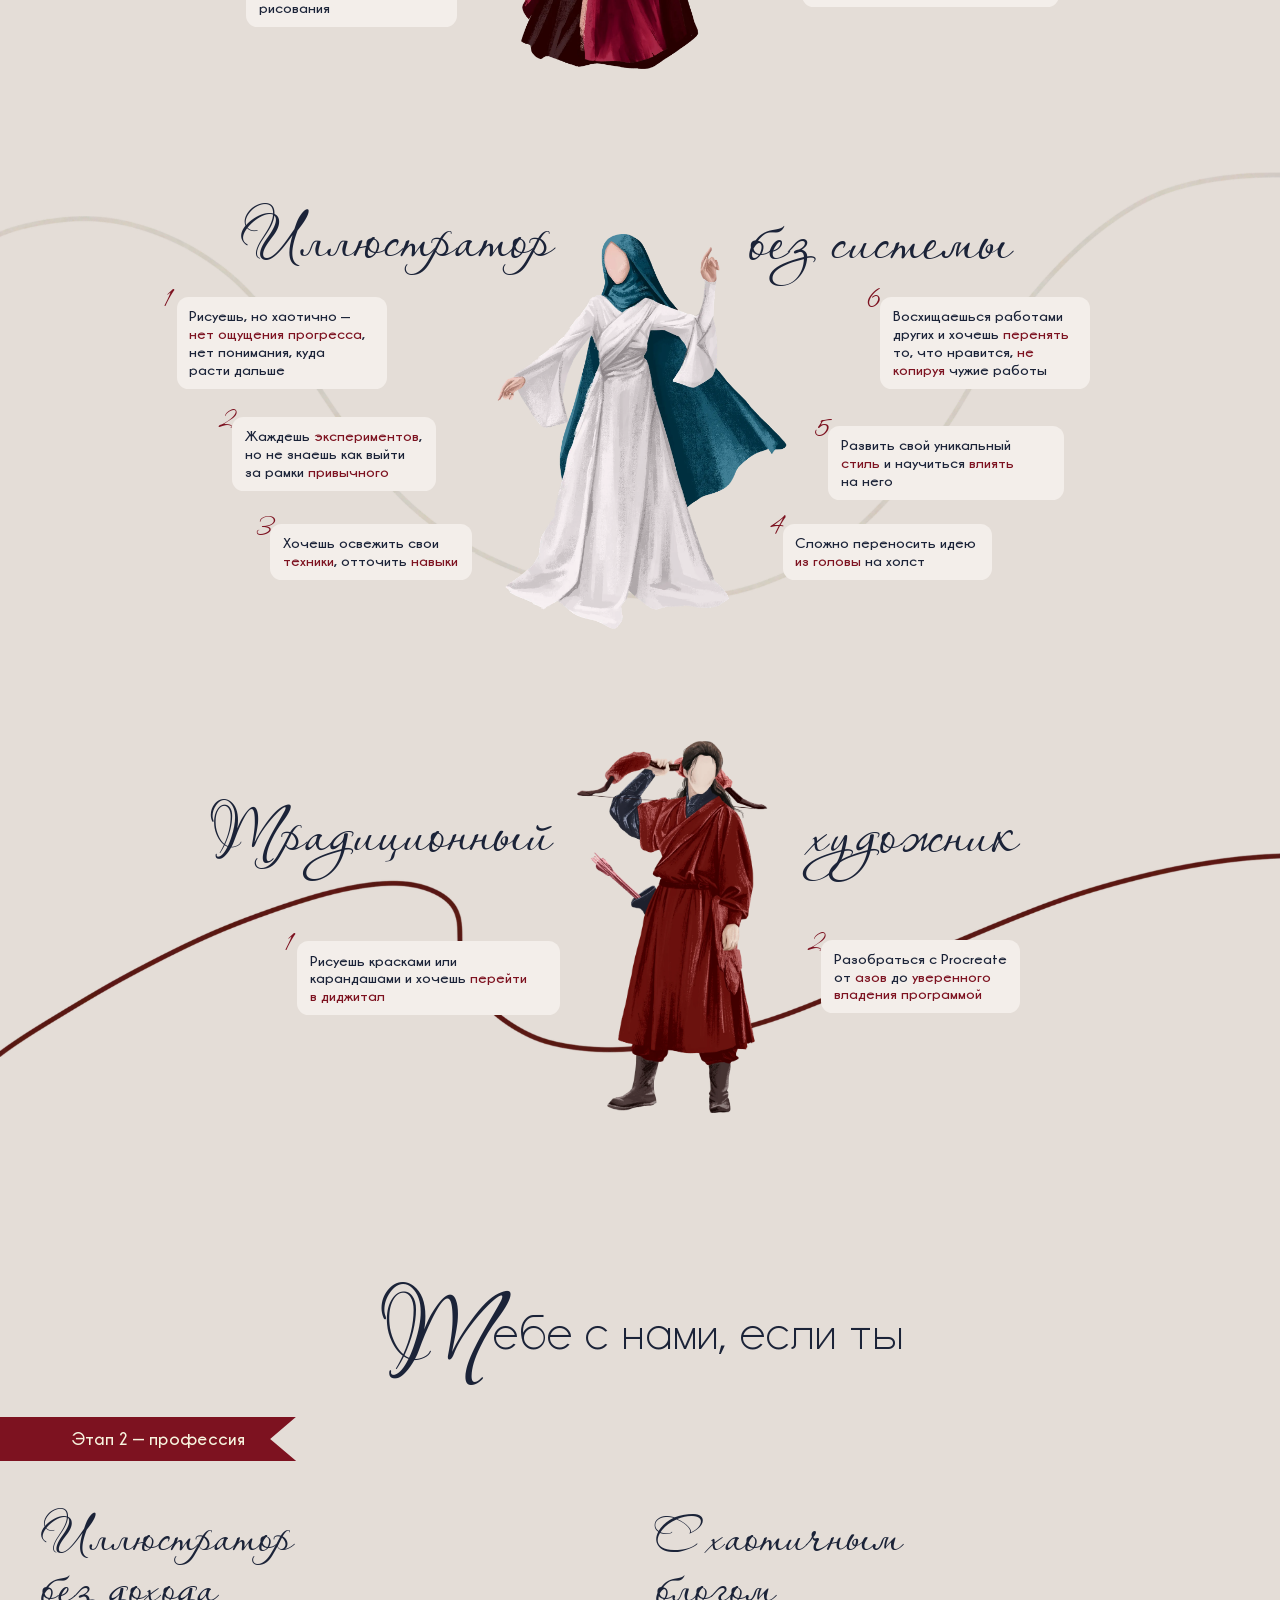
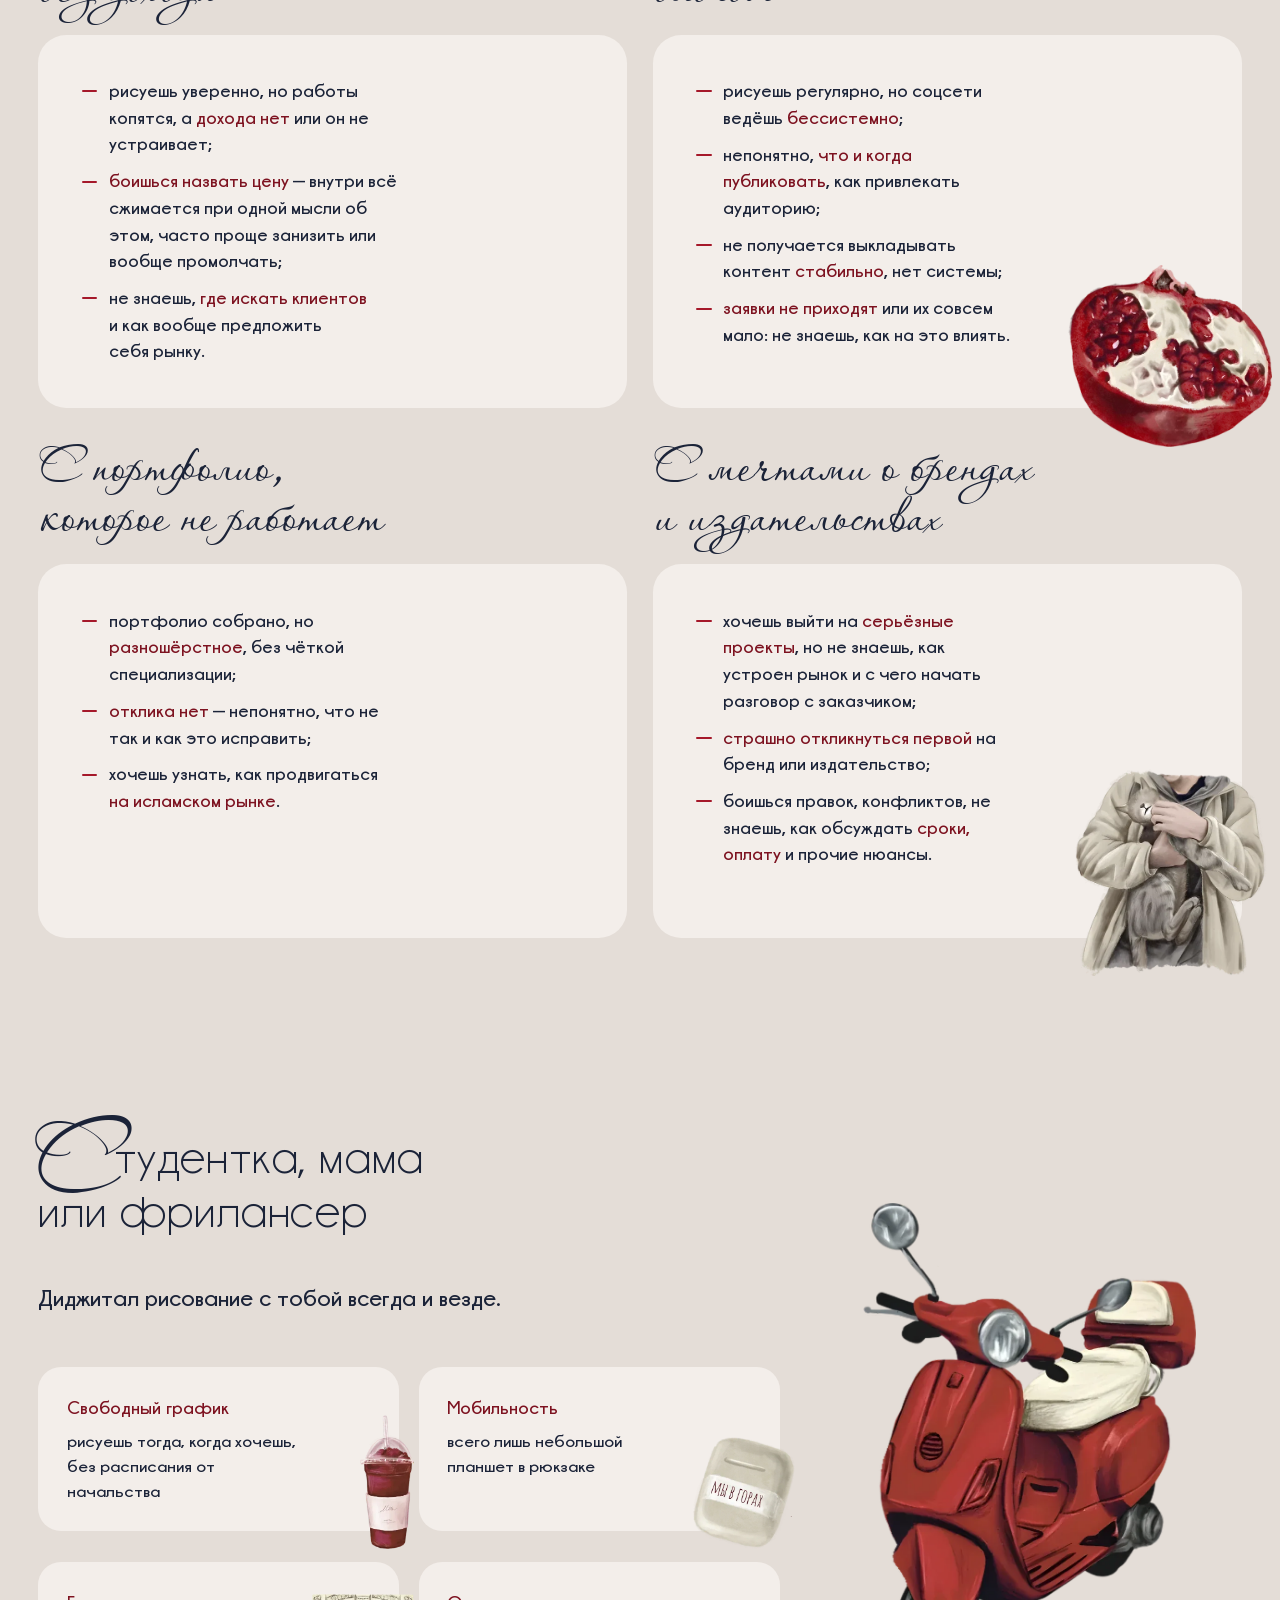
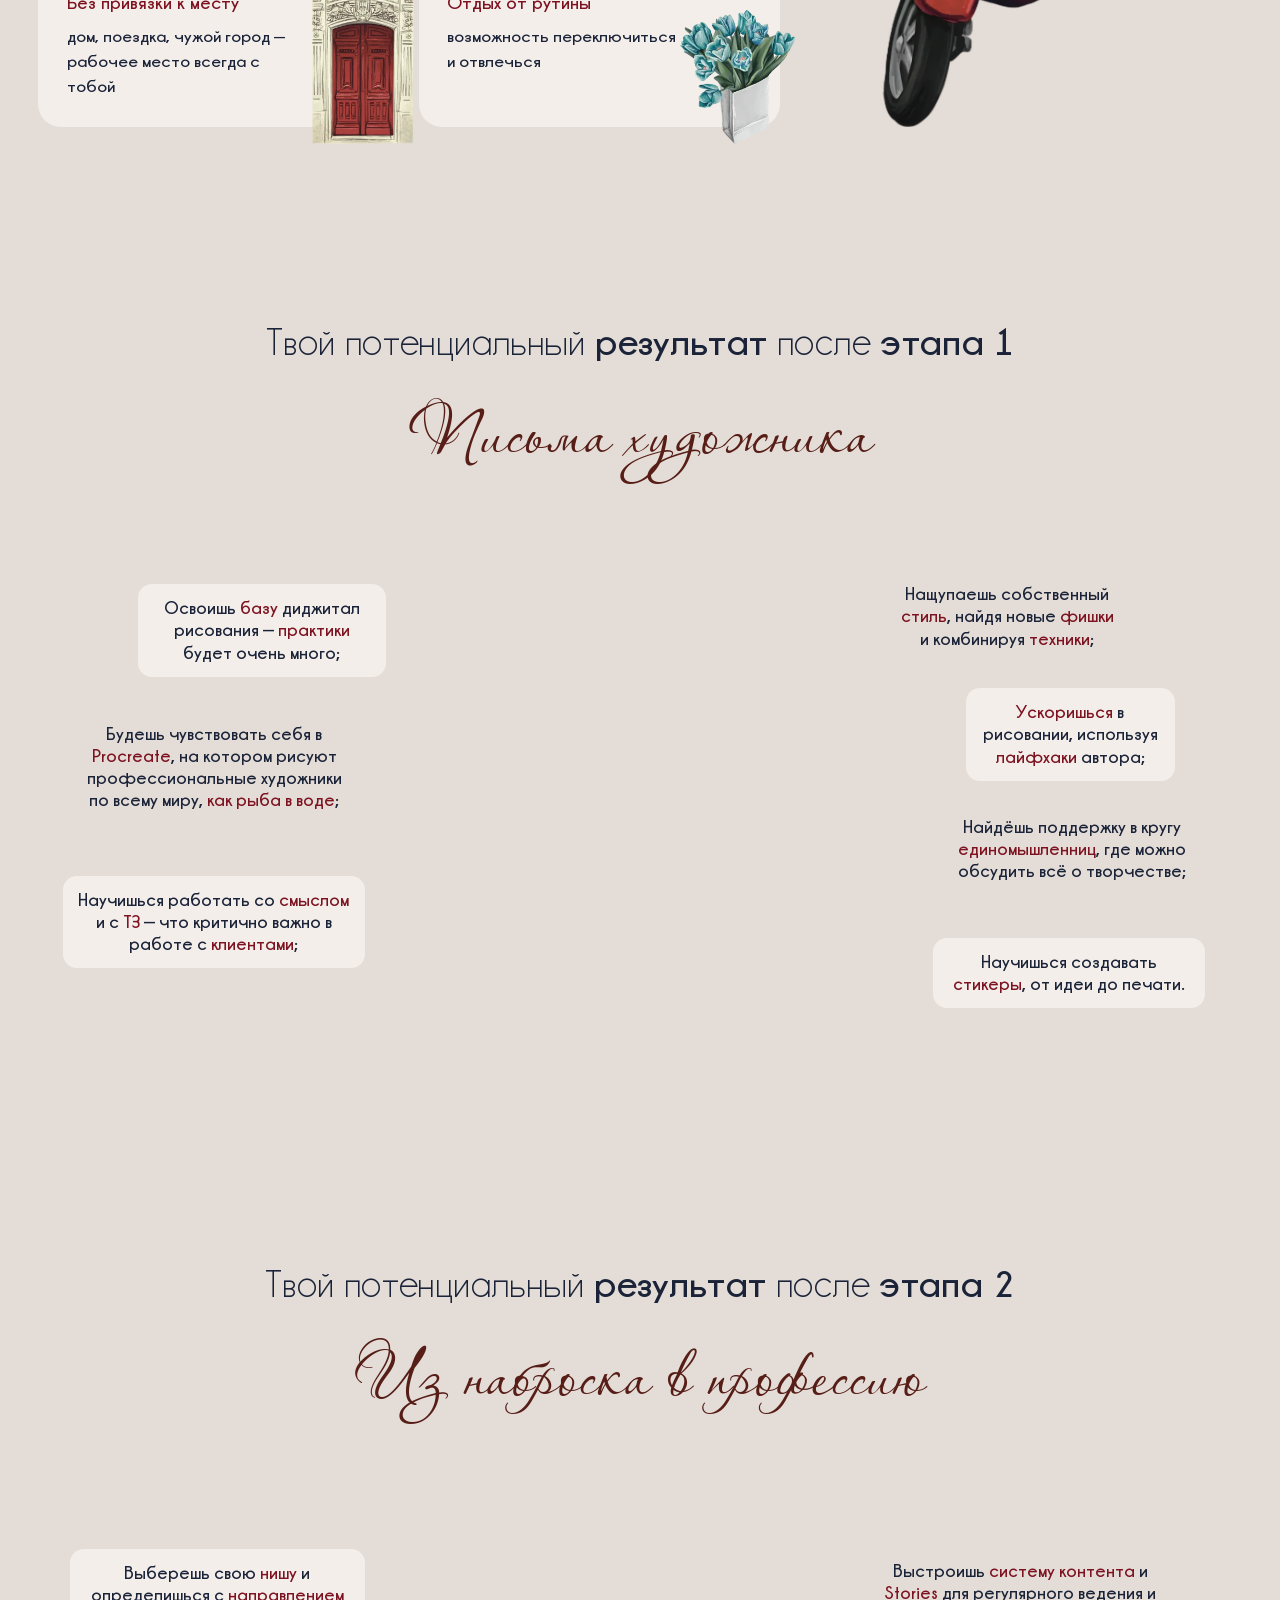
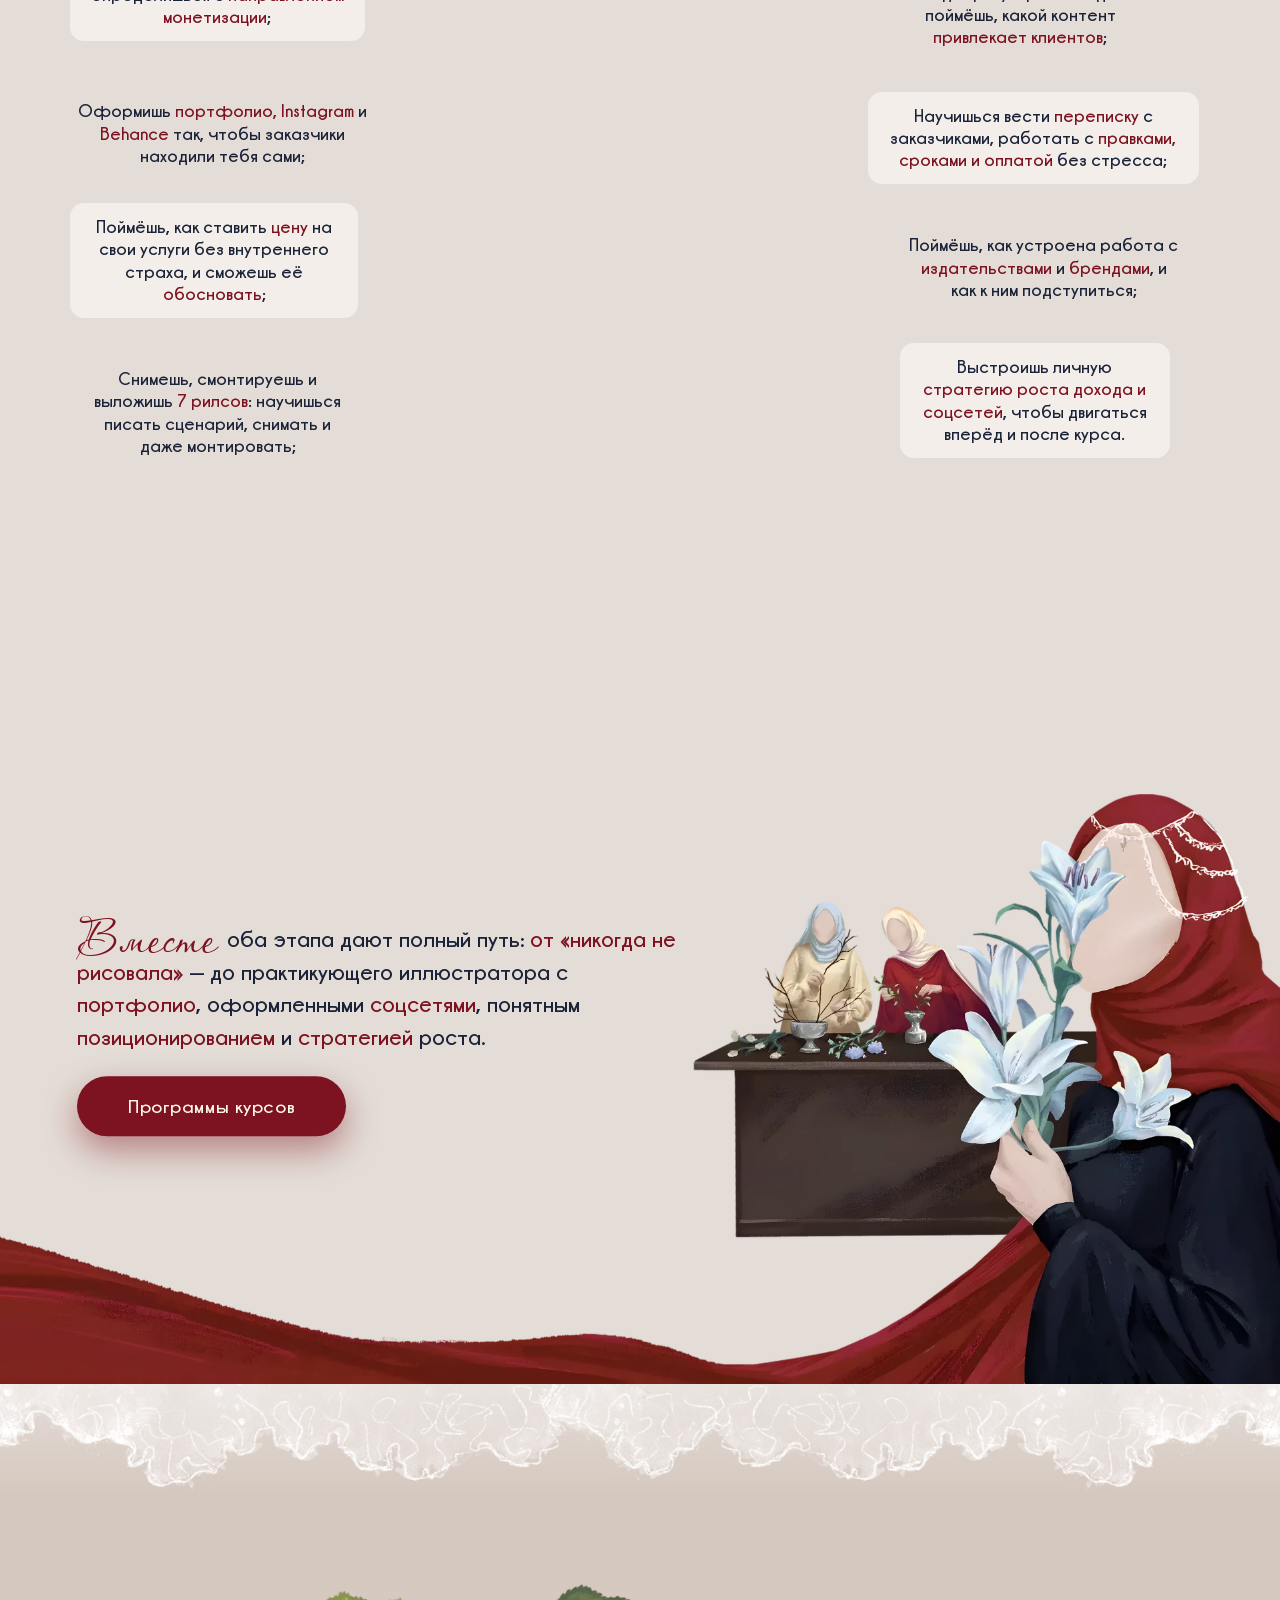
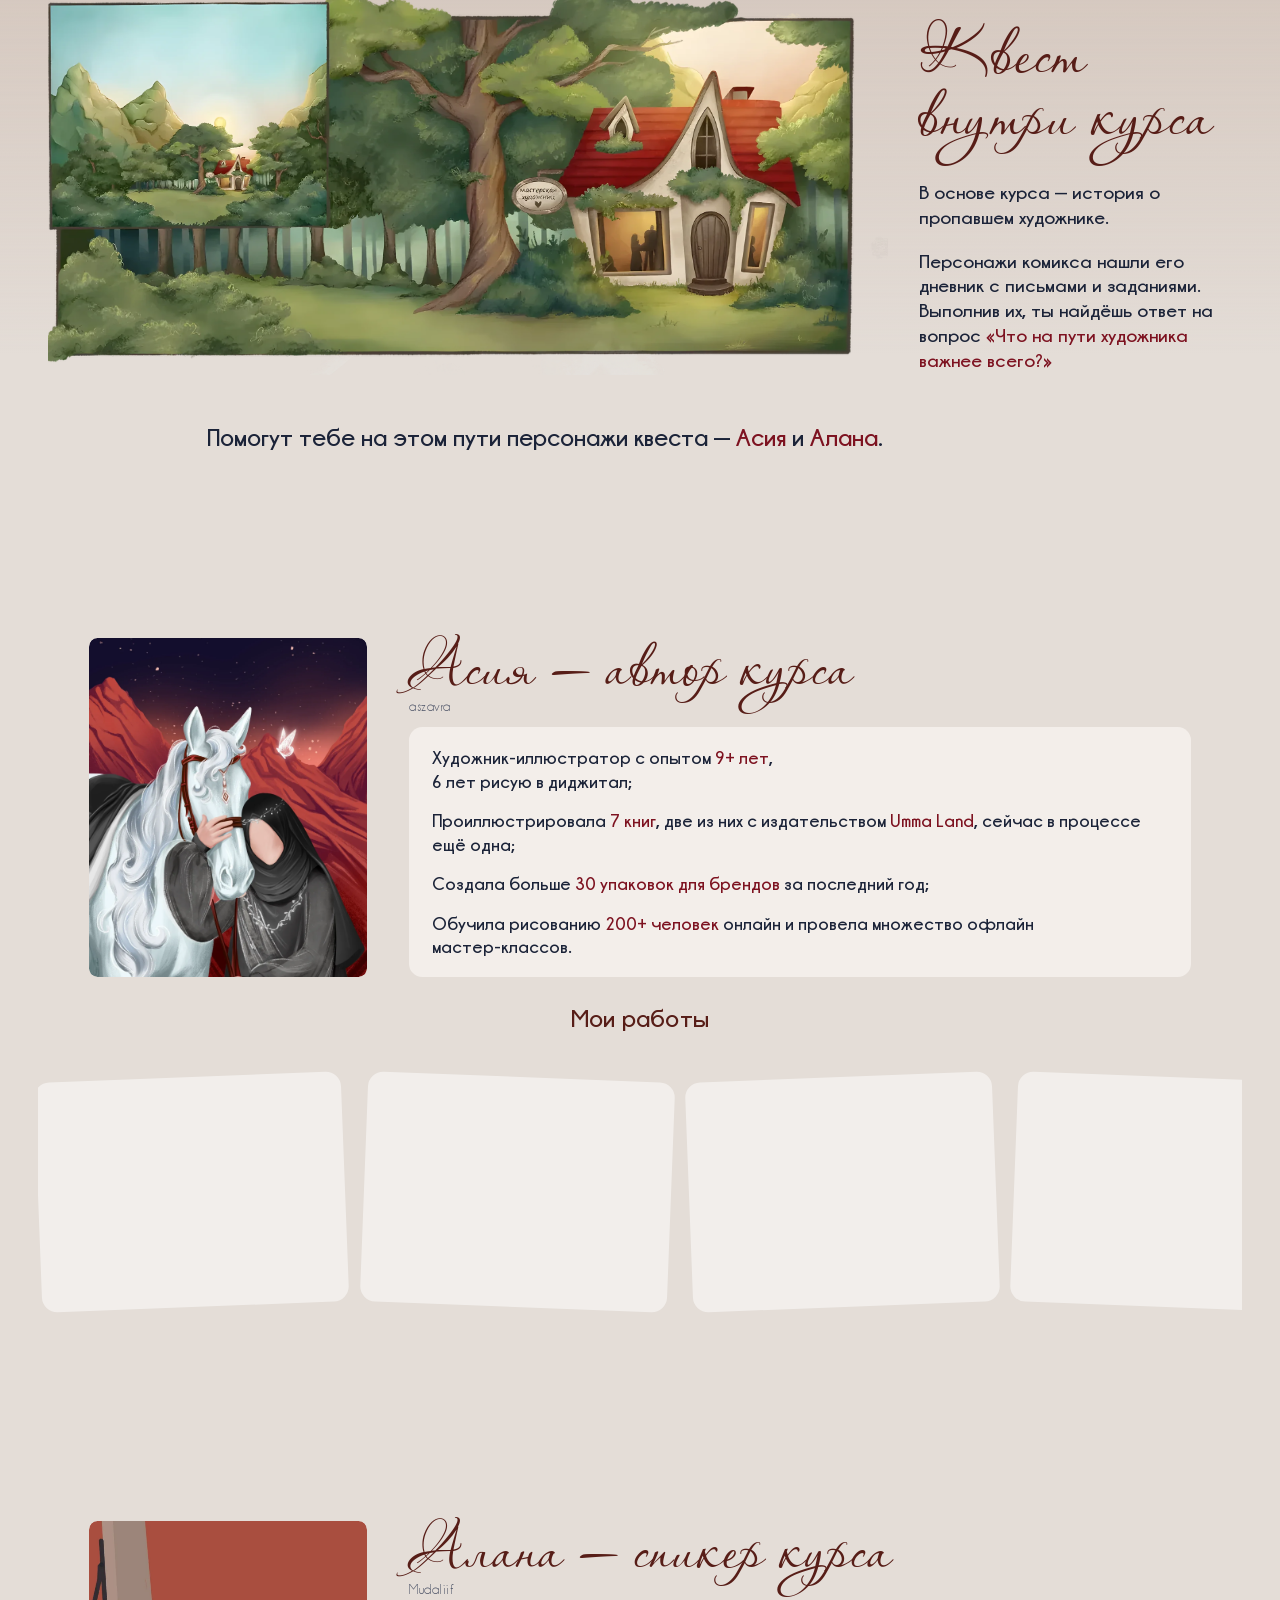
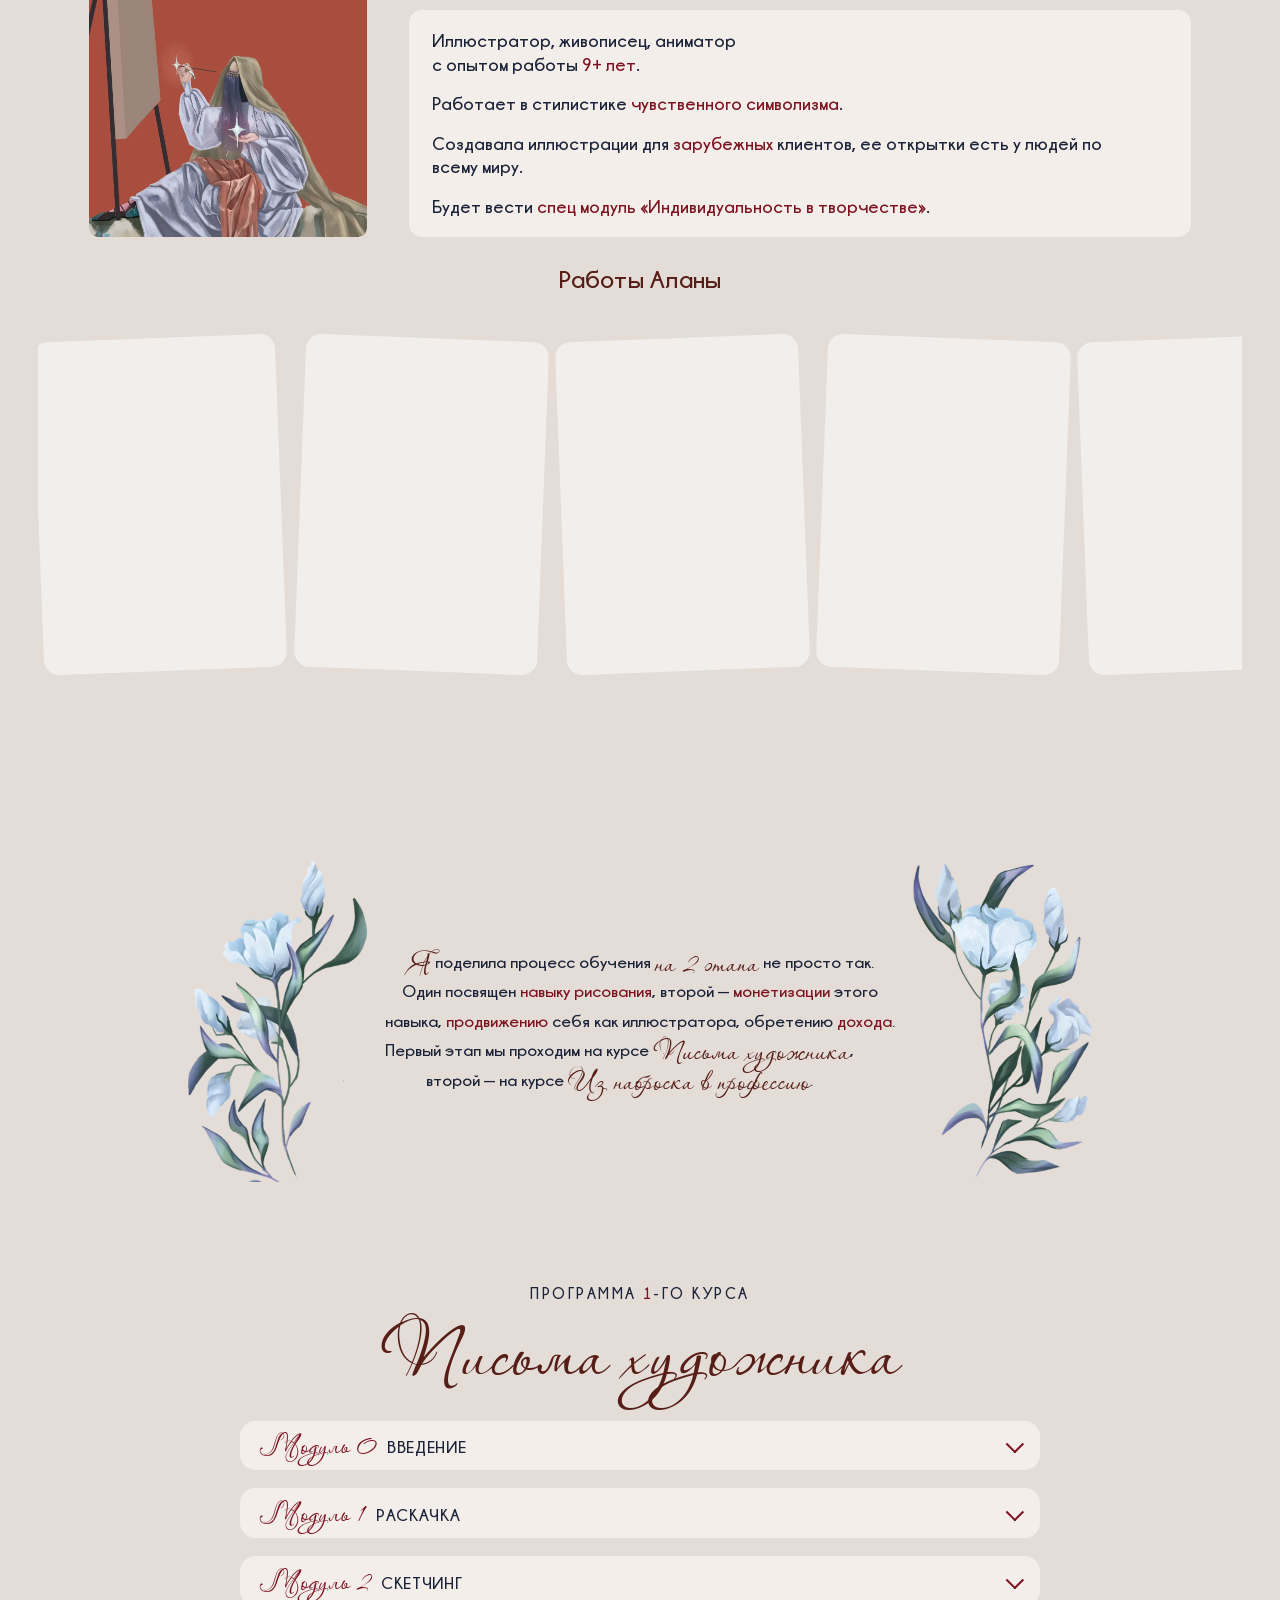
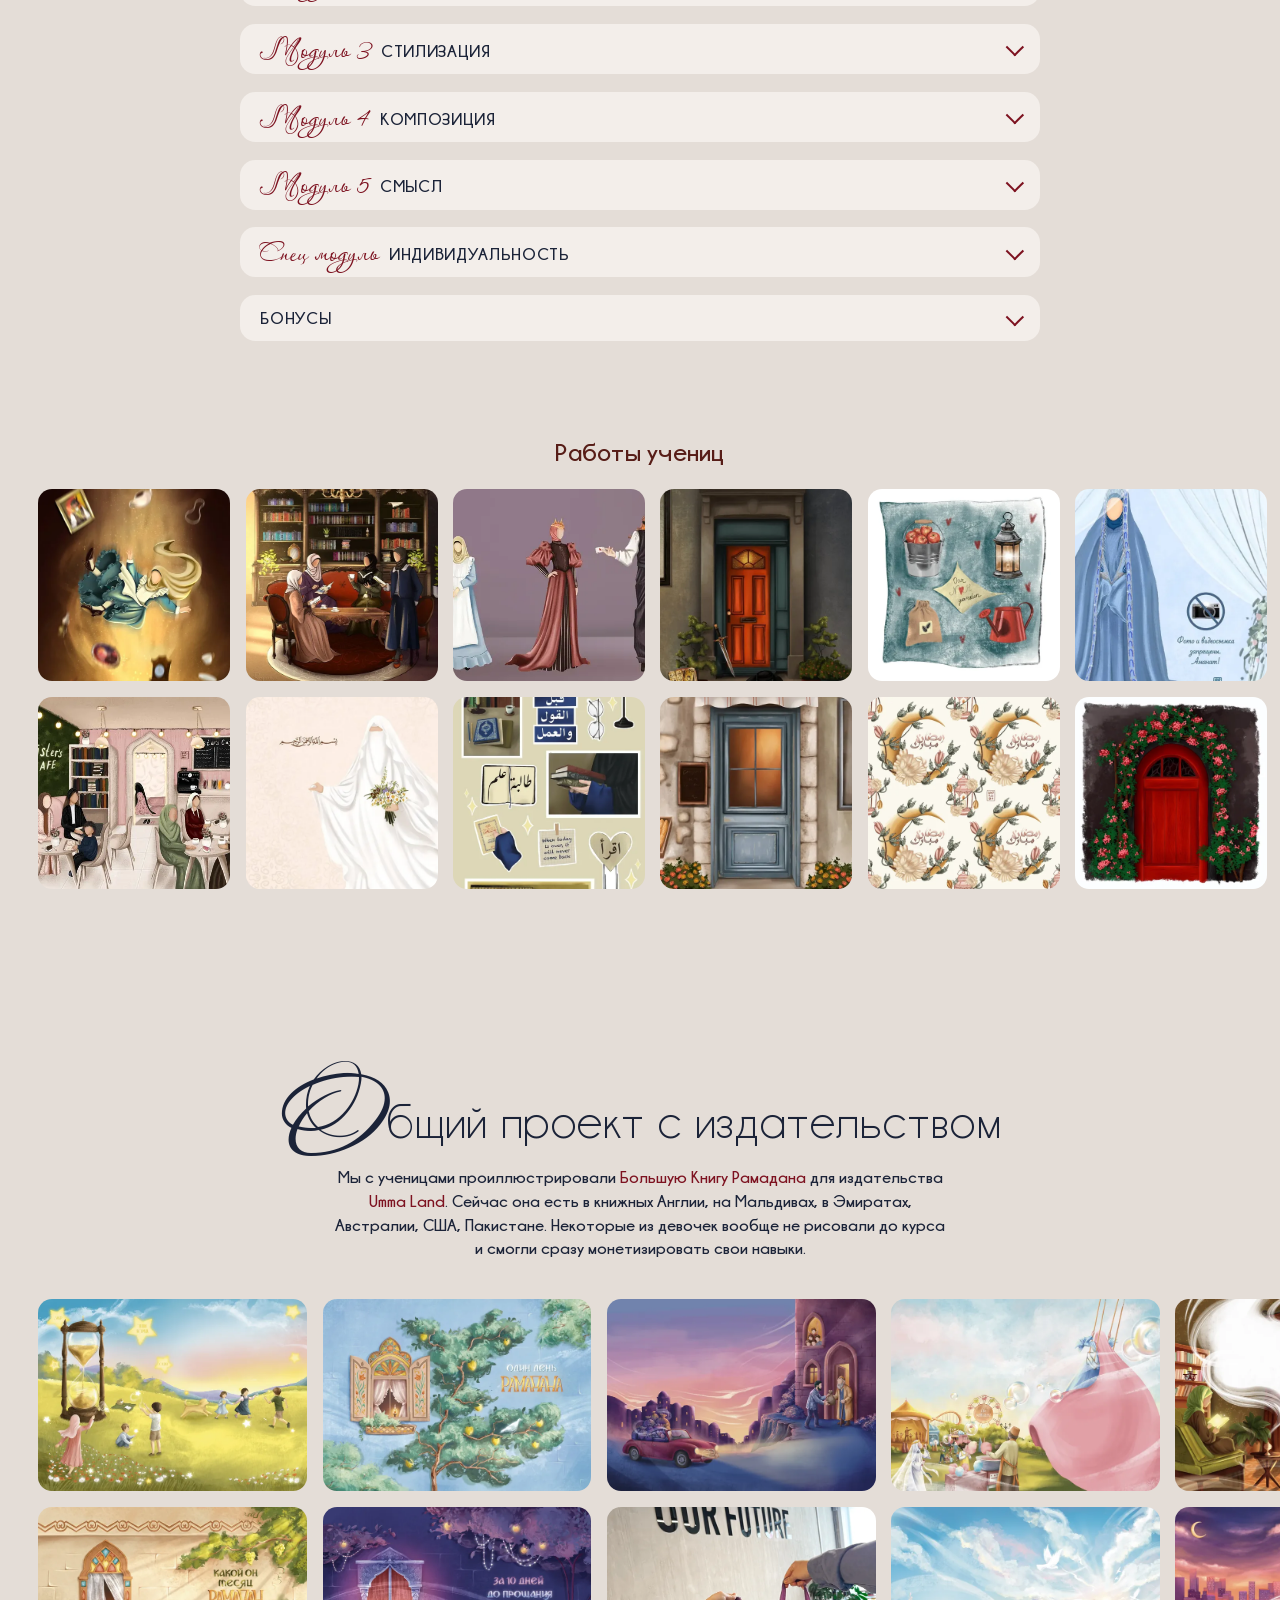
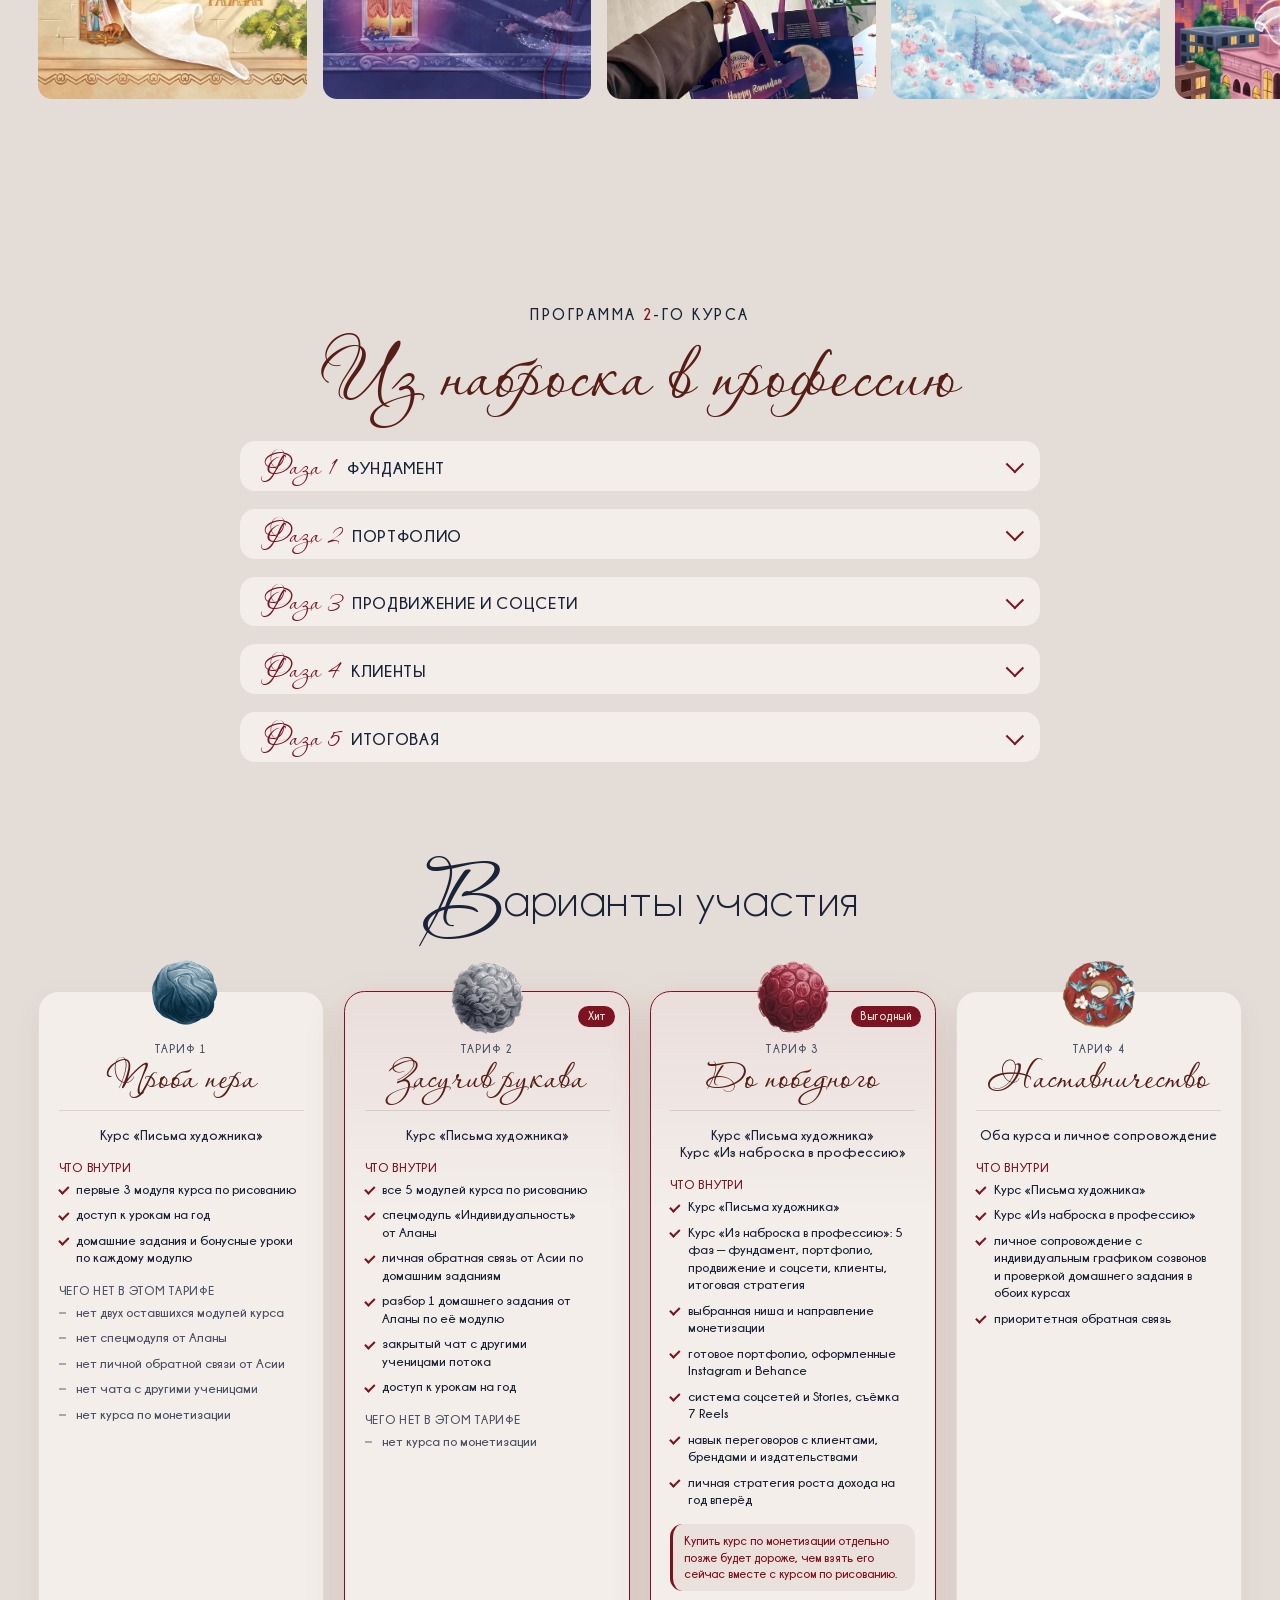
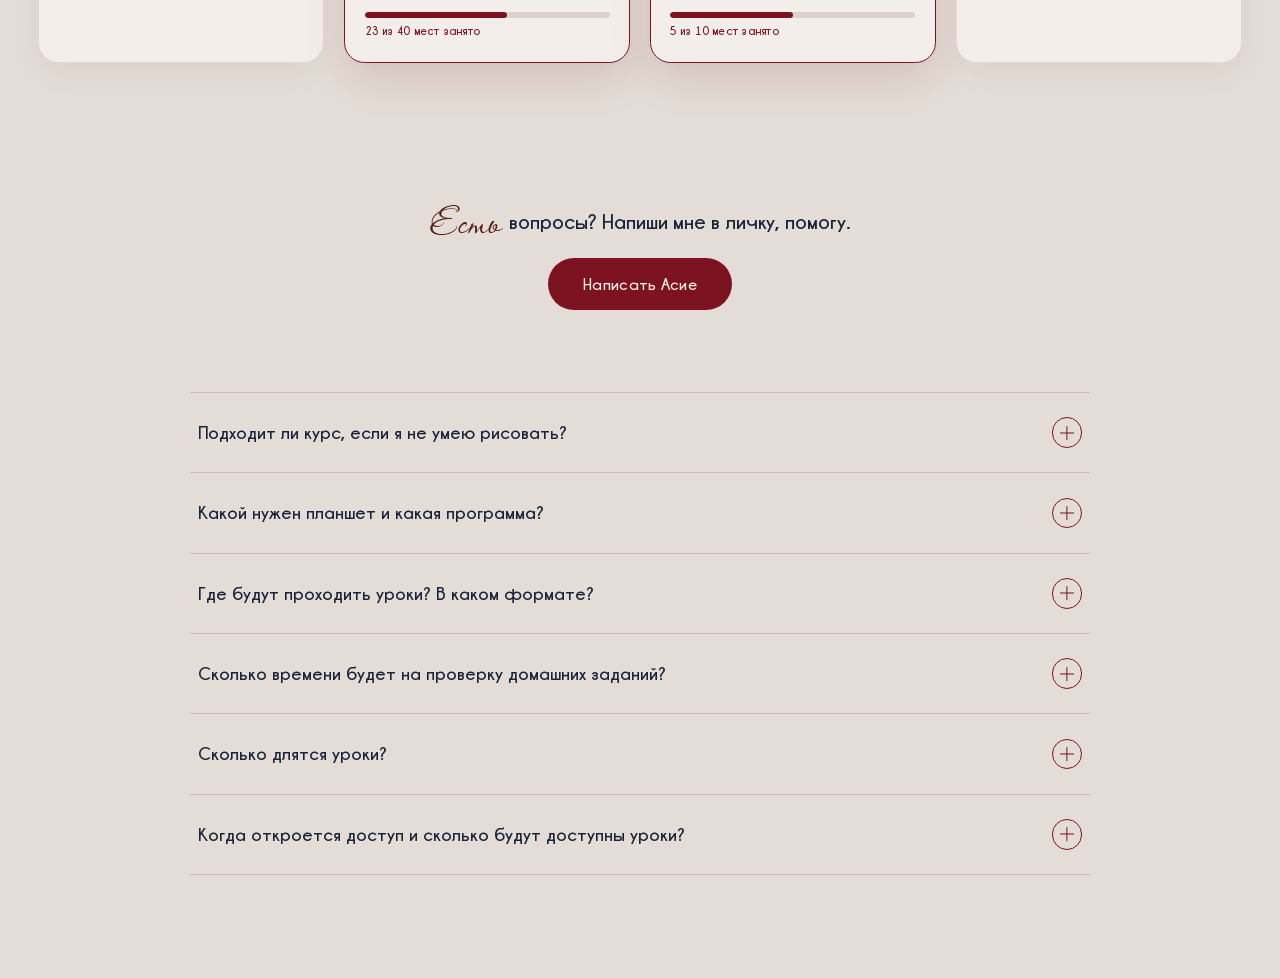
==== commit 00ba1494: "Тариф «Засучив рукава»: 23 из 40 мест занято (полоса 58%)" ====
--- a/index.html
+++ b/index.html
@@ -976,8 +976,8 @@
       </ul>
       <div class="tar__foot">
         <div class="tar__seats">
-          <div class="tar__bar"><span style="width: 30%"></span></div>
-          <p>12 из 40 мест занято</p>
+          <div class="tar__bar"><span style="width: 58%"></span></div>
+          <p>23 из 40 мест занято</p>
         </div>
               </div>
     </article>
